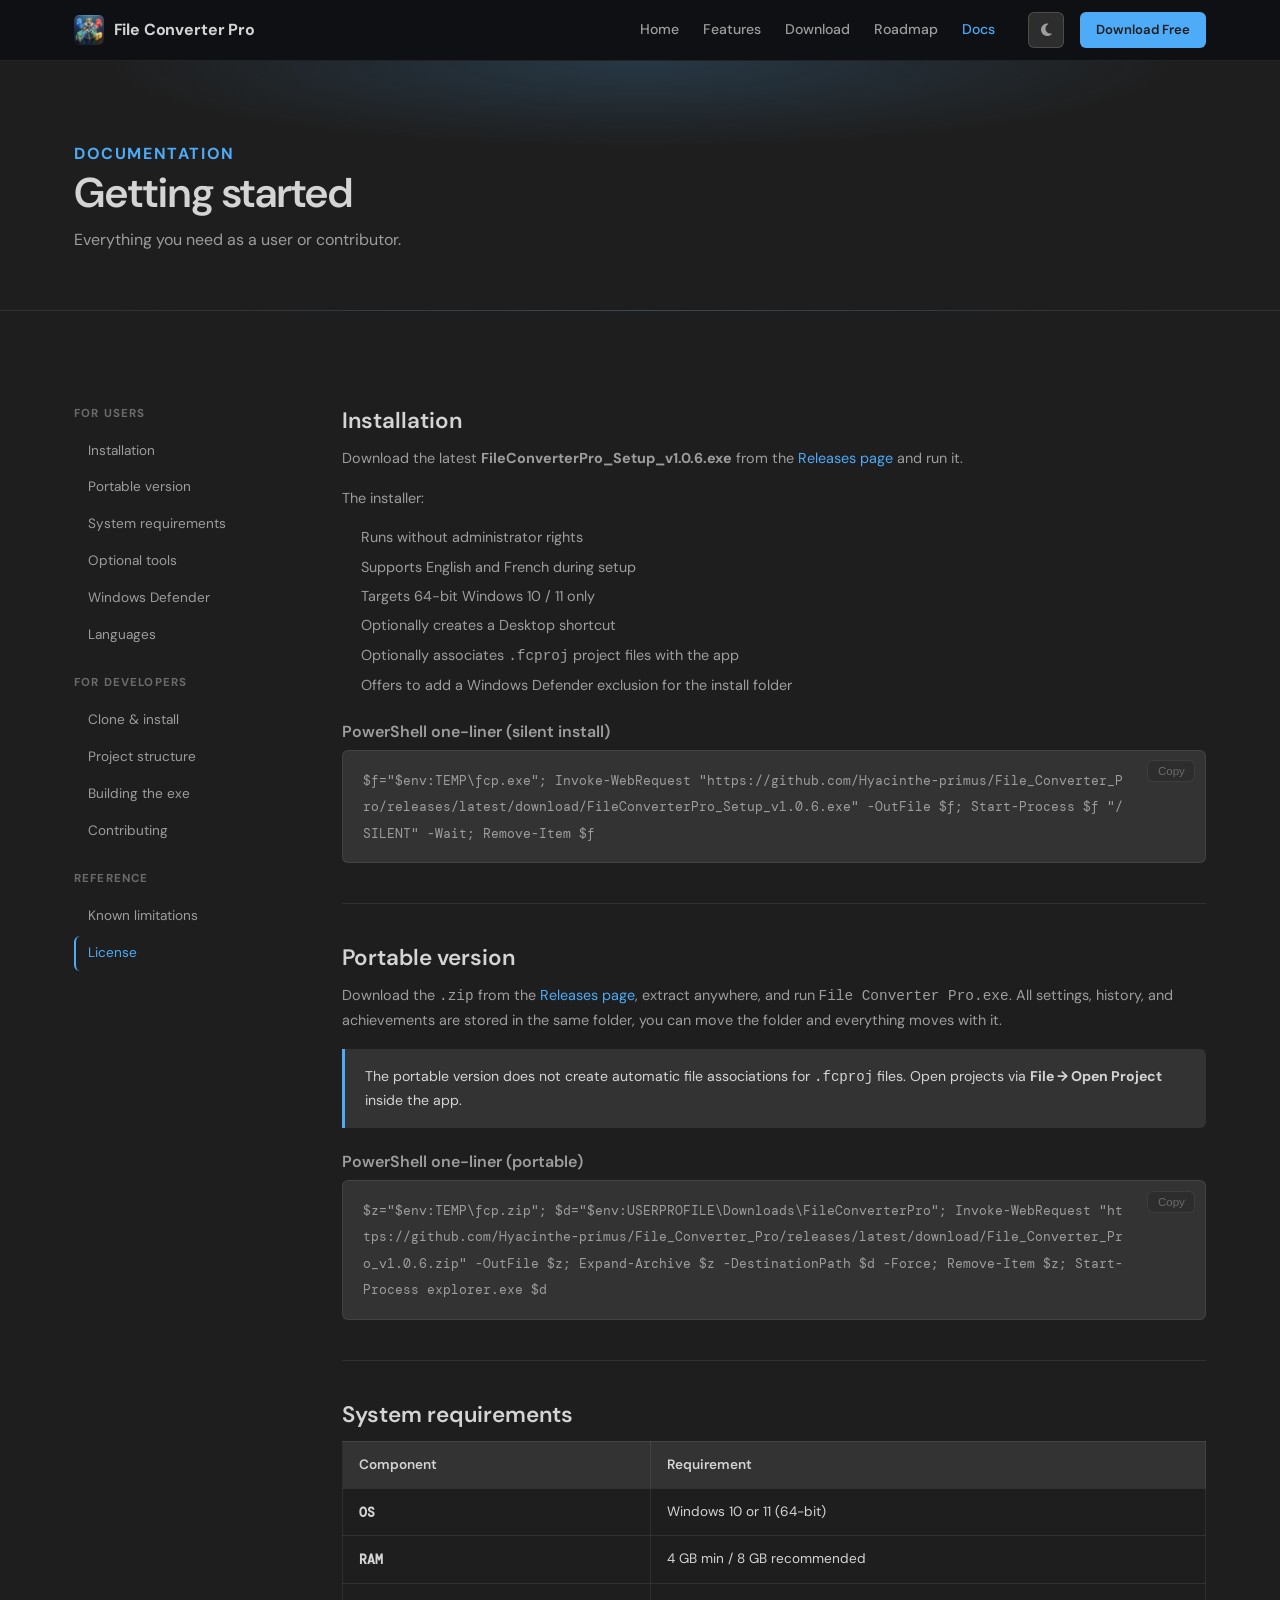
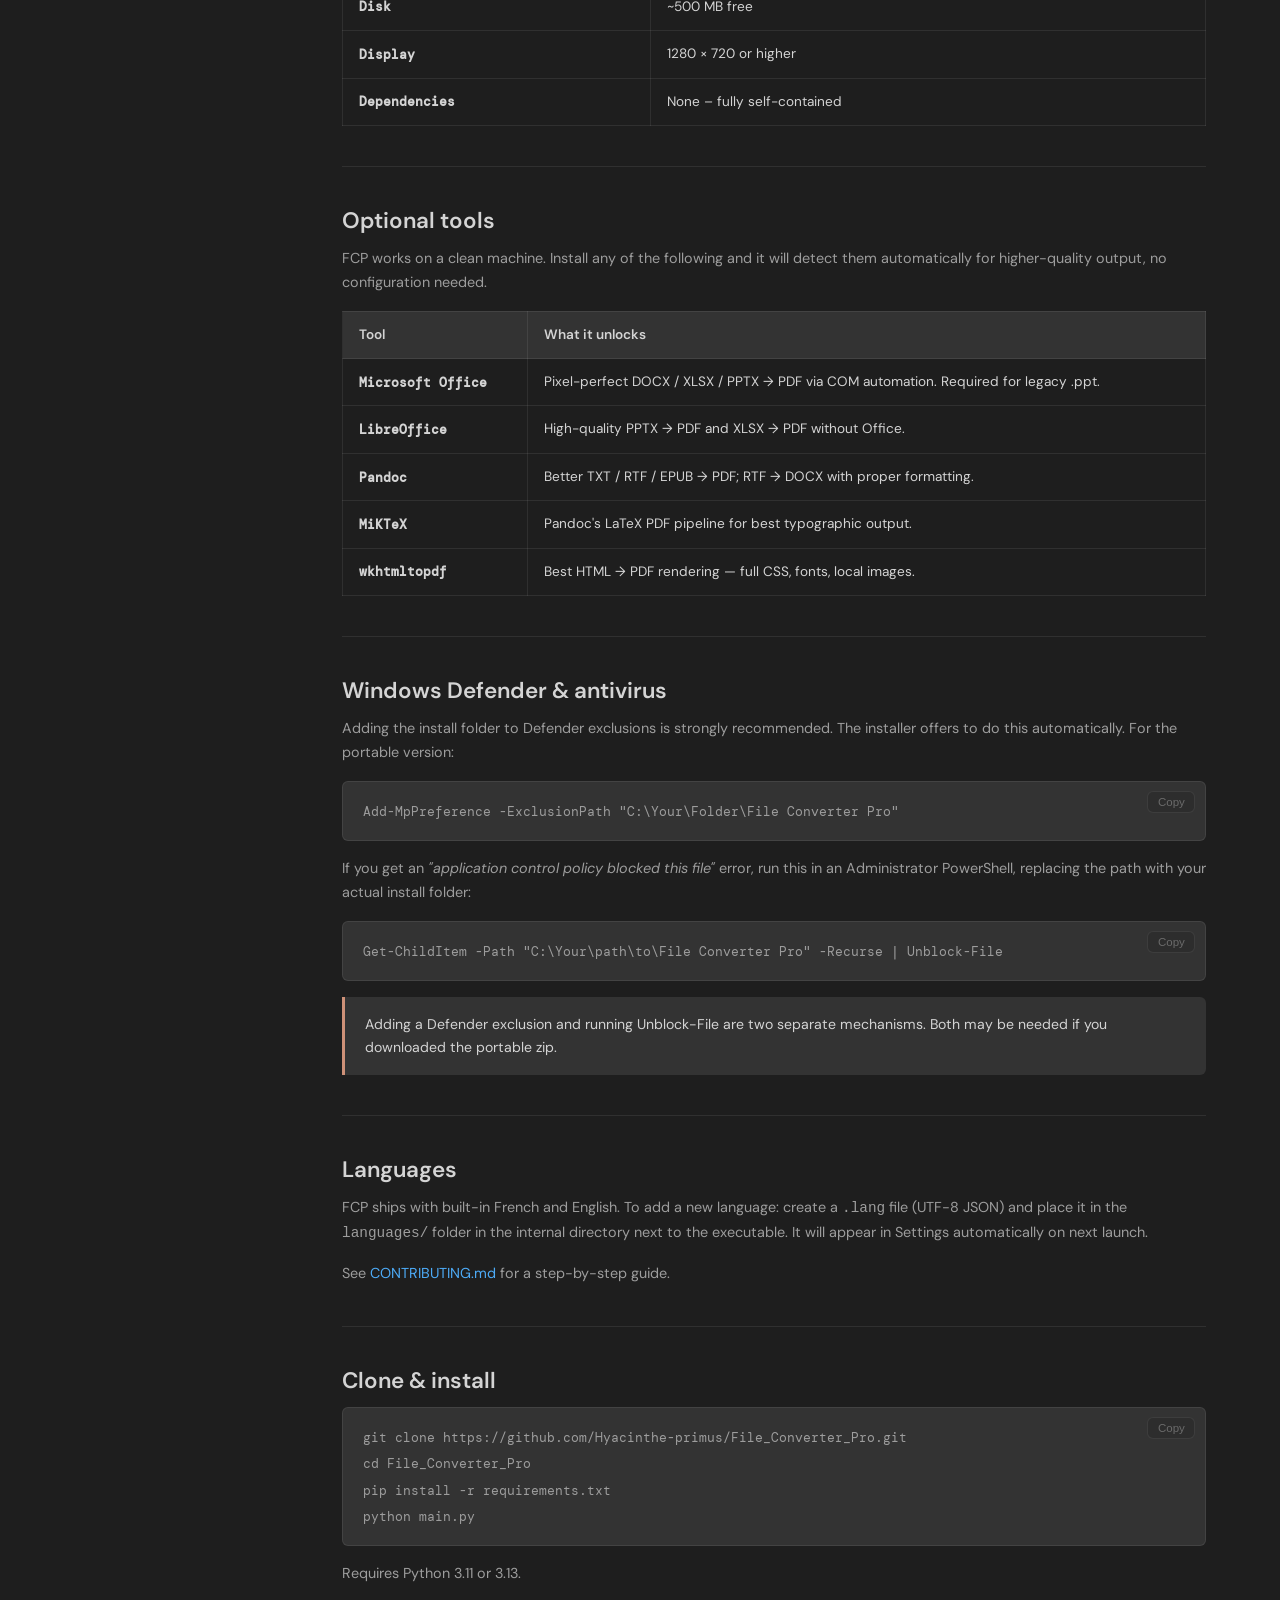
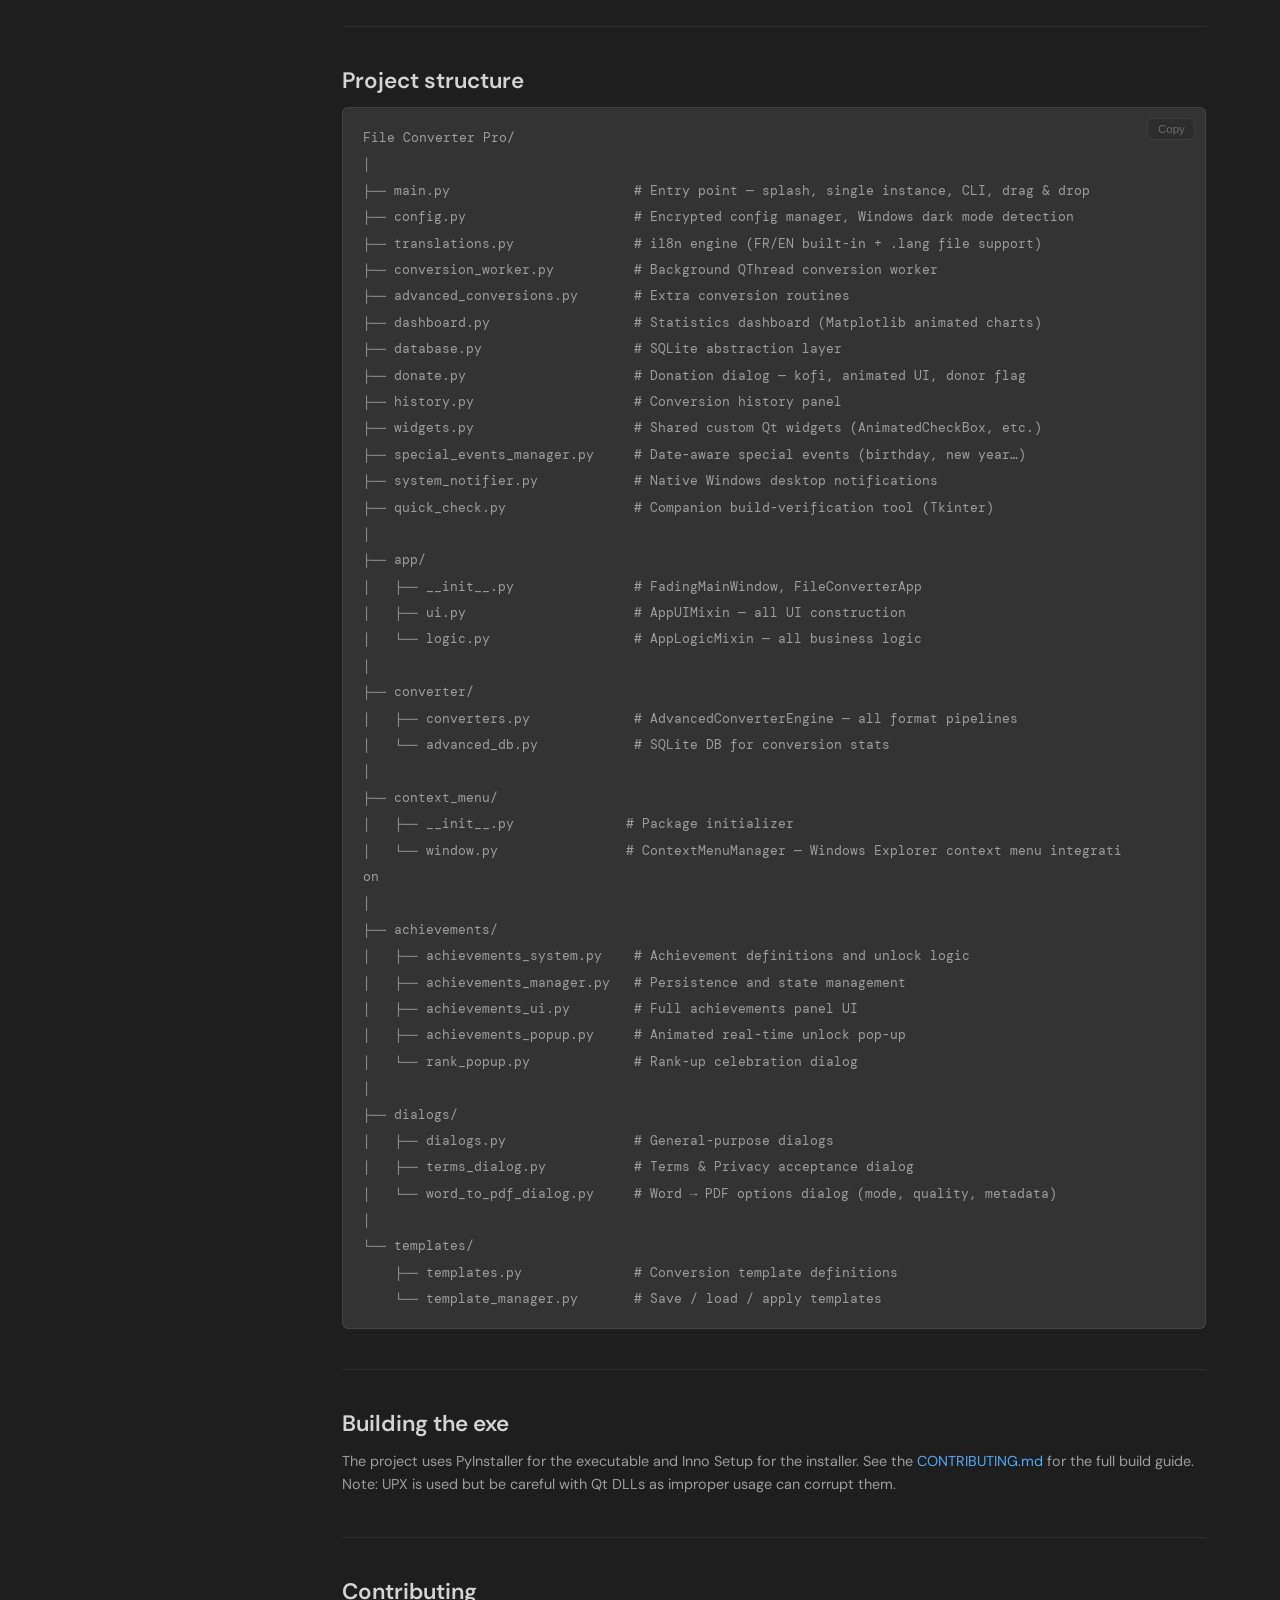
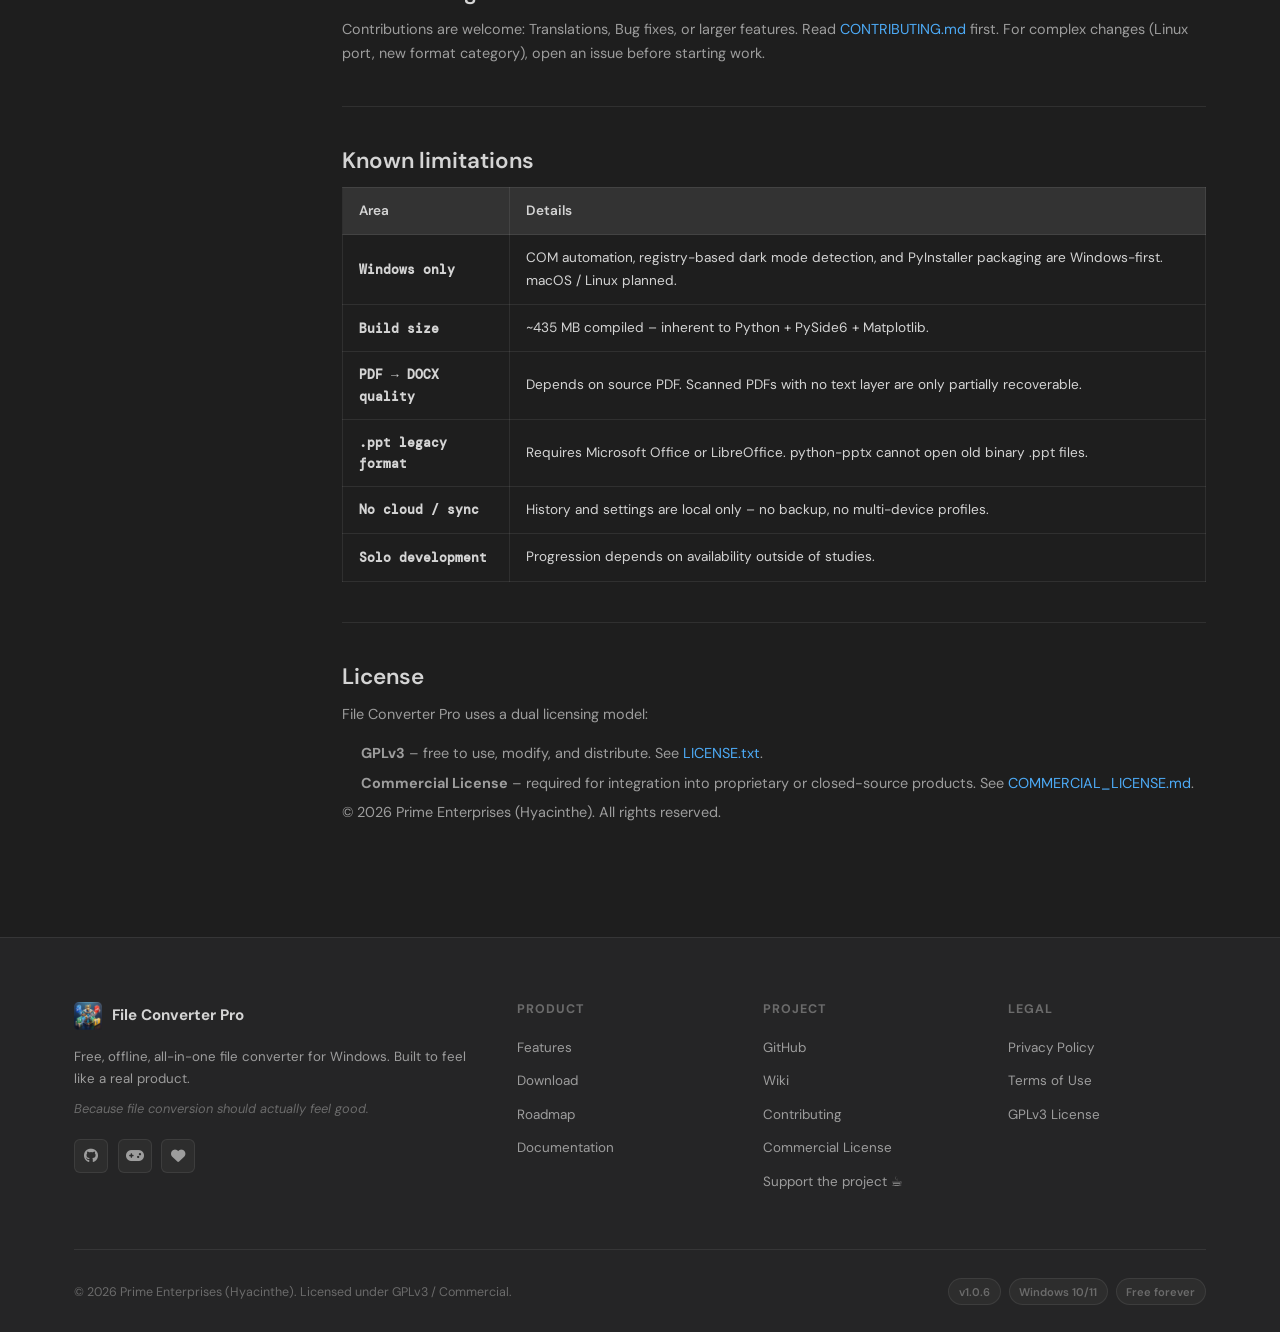
==== docs.html @ 2042a0cc "Added wiki to footer" ====
<!DOCTYPE html>
<html lang="en" data-theme="dark">
<head>
  <meta charset="UTF-8">
  <meta name="viewport" content="width=device-width, initial-scale=1.0">
  <title>Documentation - File Converter Pro</title>
  <meta name="description" content="Setup guide, supported formats, optional tools, troubleshooting and contributing guide for File Converter Pro.">
  <link rel="icon" href="images/favicon.ico" type="image/x-icon">
  <link rel="stylesheet" href="https://cdnjs.cloudflare.com/ajax/libs/font-awesome/6.4.0/css/all.min.css">
  <link href="https://fonts.googleapis.com/css2?family=DM+Sans:ital,opsz,wght@0,9..40,300;0,9..40,400;0,9..40,500;0,9..40,600;0,9..40,700;1,9..40,400&family=DM+Mono:wght@400;500&display=swap" rel="stylesheet">
  <link rel="stylesheet" href="css/style.css">
  <script>(function(){const t=localStorage.getItem('fcp-theme')||'dark';document.documentElement.setAttribute('data-theme',t);})();</script>
</head>
<body>
  <a href="#main-content" class="skip-link">Skip to main content</a>

  <header class="header" id="site-header">
    <div class="container">
      <div class="header-content">
        <div class="logo">
          <a href="index.html">
            <img src="images/logo.png" alt="File Converter Pro" class="logo-img">
            <span class="logo-text">File Converter Pro</span>
          </a>
        </div>
        <button class="mobile-menu-toggle" aria-label="Toggle navigation" id="mobile-toggle">
          <span class="bar"></span><span class="bar"></span><span class="bar"></span>
        </button>
        <nav class="main-nav" id="main-nav">
          <ul class="nav-list">
            <li class="nav-item"><a href="index.html" class="nav-link">Home</a></li>
            <li class="nav-item"><a href="features.html" class="nav-link">Features</a></li>
            <li class="nav-item"><a href="download.html" class="nav-link">Download</a></li>
            <li class="nav-item"><a href="roadmap.html" class="nav-link">Roadmap</a></li>
            <li class="nav-item active"><a href="docs.html" class="nav-link">Docs</a></li>
          </ul>
          <div class="header-right">
            <button class="theme-toggle" id="theme-toggle" aria-label="Toggle dark/light mode">
              <i class="fas fa-moon icon-moon"></i>
              <i class="fas fa-sun icon-sun"></i>
            </button>
            <a href="download.html" class="btn btn-primary btn-sm nav-cta">Download Free</a>
          </div>
        </nav>
      </div>
    </div>
  </header>

  <main id="main-content">

    <section class="page-hero">
      <div class="container">
        <p class="section-label">Documentation</p>
        <h1>Getting started</h1>
        <p>Everything you need as a user or contributor.</p>
      </div>
    </section>

    <section class="section">
      <div class="container">
        <div class="docs-layout">

          <aside class="docs-sidebar">
            <nav class="docs-nav">
              <h4>For Users</h4>
              <ul>
                <li><a href="#install">Installation</a></li>
                <li><a href="#portable">Portable version</a></li>
                <li><a href="#requirements">System requirements</a></li>
                <li><a href="#optional-tools">Optional tools</a></li>
                <li><a href="#defender">Windows Defender</a></li>
                <li><a href="#i18n">Languages</a></li>
              </ul>
              <h4 style="margin-top:1.5rem">For Developers</h4>
              <ul>
                <li><a href="#clone">Clone &amp; install</a></li>
                <li><a href="#structure">Project structure</a></li>
                <li><a href="#build">Building the exe</a></li>
                <li><a href="#contributing">Contributing</a></li>
              </ul>
              <h4 style="margin-top:1.5rem">Reference</h4>
              <ul>
                <li><a href="#known-limits">Known limitations</a></li>
                <li><a href="#license">License</a></li>
              </ul>
            </nav>
          </aside>

          <div class="docs-content">

            <h2 id="install">Installation</h2>
            <p>Download the latest <strong>FileConverterPro_Setup_v<span data-fcp="version">1.0.6</span>.exe</strong> from the <a href="https://github.com/Hyacinthe-primus/File_Converter_Pro/releases" target="_blank" rel="noopener">Releases page</a> and run it.</p>
            <p>The installer:</p>
            <ul>
              <li>Runs without administrator rights</li>
              <li>Supports English and French during setup</li>
              <li>Targets 64-bit Windows 10 / 11 only</li>
              <li>Optionally creates a Desktop shortcut</li>
              <li>Optionally associates <code>.fcproj</code> project files with the app</li>
              <li>Offers to add a Windows Defender exclusion for the install folder</li>
            </ul>

            <h3>PowerShell one-liner (silent install)</h3>
            <div class="code-block">
              <code data-fcp-installer-cmd>$f="$env:TEMP\fcp.exe"; Invoke-WebRequest "https://github.com/Hyacinthe-primus/File_Converter_Pro/releases/latest/download/FileConverterPro_Setup_v1.0.6.exe" -OutFile $f; Start-Process $f "/SILENT" -Wait; Remove-Item $f</code>
              <button class="copy-btn">Copy</button>
            </div>

            <h2 id="portable">Portable version</h2>
            <p>Download the <code>.zip</code> from the <a href="https://github.com/Hyacinthe-primus/File_Converter_Pro/releases" target="_blank" rel="noopener">Releases page</a>, extract anywhere, and run <code>File Converter Pro.exe</code>. All settings, history, and achievements are stored in the same folder, you can move the folder and everything moves with it.</p>
            <div class="alert">The portable version does not create automatic file associations for <code>.fcproj</code> files. Open projects via <strong>File → Open Project</strong> inside the app.</div>

            <h3>PowerShell one-liner (portable)</h3>
            <div class="code-block">
              <code data-fcp-portable-cmd>$z="$env:TEMP\fcp.zip"; $d="$env:USERPROFILE\Downloads\FileConverterPro"; Invoke-WebRequest "https://github.com/Hyacinthe-primus/File_Converter_Pro/releases/latest/download/File_Converter_Pro_v1.0.6.zip" -OutFile $z; Expand-Archive $z -DestinationPath $d -Force; Remove-Item $z; Start-Process explorer.exe $d</code>
              <button class="copy-btn">Copy</button>
            </div>

            <h2 id="requirements">System requirements</h2>
            <table class="req-table">
              <thead><tr><th>Component</th><th>Requirement</th></tr></thead>
              <tbody>
                <tr><td>OS</td><td>Windows 10 or 11 (64-bit)</td></tr>
                <tr><td>RAM</td><td>4 GB min / 8 GB recommended</td></tr>
                <tr><td>Disk</td><td>~500 MB free</td></tr>
                <tr><td>Display</td><td>1280 × 720 or higher</td></tr>
                <tr><td>Dependencies</td><td>None – fully self-contained</td></tr>
              </tbody>
            </table>

            <h2 id="optional-tools">Optional tools</h2>
            <p>FCP works on a clean machine. Install any of the following and it will detect them automatically for higher-quality output, no configuration needed.</p>
            <table class="req-table">
              <thead><tr><th>Tool</th><th>What it unlocks</th></tr></thead>
              <tbody>
                <tr><td>Microsoft Office</td><td>Pixel-perfect DOCX / XLSX / PPTX → PDF via COM automation. Required for legacy .ppt.</td></tr>
                <tr><td>LibreOffice</td><td>High-quality PPTX → PDF and XLSX → PDF without Office.</td></tr>
                <tr><td>Pandoc</td><td>Better TXT / RTF / EPUB → PDF; RTF → DOCX with proper formatting.</td></tr>
                <tr><td>MiKTeX</td><td>Pandoc's LaTeX PDF pipeline for best typographic output.</td></tr>
                <tr><td>wkhtmltopdf</td><td>Best HTML → PDF rendering — full CSS, fonts, local images.</td></tr>
              </tbody>
            </table>

            <h2 id="defender">Windows Defender &amp; antivirus</h2>
            <p>Adding the install folder to Defender exclusions is strongly recommended. The installer offers to do this automatically. For the portable version:</p>
            <div class="code-block">
              <code>Add-MpPreference -ExclusionPath "C:\Your\Folder\File Converter Pro"</code>
              <button class="copy-btn">Copy</button>
            </div>
            <p>If you get an <em>"application control policy blocked this file"</em> error, run this in an Administrator PowerShell, replacing the path with your actual install folder:</p>
            <div class="code-block">
              <code>Get-ChildItem -Path "C:\Your\path\to\File Converter Pro" -Recurse | Unblock-File</code>
              <button class="copy-btn">Copy</button>
            </div>
            <div class="alert warn">Adding a Defender exclusion and running Unblock-File are two separate mechanisms. Both may be needed if you downloaded the portable zip.</div>

            <h2 id="i18n">Languages</h2>
            <p>FCP ships with built-in French and English. To add a new language: create a <code>.lang</code> file (UTF-8 JSON) and place it in the <code>languages/</code> folder in the internal directory next to the executable. It will appear in Settings automatically on next launch.</p>
            <p>See <a href="https://github.com/Hyacinthe-primus/File_Converter_Pro/blob/main/CONTRIBUTING.md" target="_blank" rel="noopener">CONTRIBUTING.md</a> for a step-by-step guide.</p>

            <h2 id="clone">Clone &amp; install</h2>
            <div class="code-block">
              <code>git clone https://github.com/Hyacinthe-primus/File_Converter_Pro.git
cd File_Converter_Pro
pip install -r requirements.txt
python main.py</code>
              <button class="copy-btn">Copy</button>
            </div>
            <p>Requires Python 3.11 or 3.13.</p>

            <h2 id="structure">Project structure</h2>
            <div class="code-block">
              <code>File Converter Pro/
│
├── main.py                       # Entry point — splash, single instance, CLI, drag &amp; drop
├── config.py                     # Encrypted config manager, Windows dark mode detection
├── translations.py               # i18n engine (FR/EN built-in + .lang file support)
├── conversion_worker.py          # Background QThread conversion worker
├── advanced_conversions.py       # Extra conversion routines
├── dashboard.py                  # Statistics dashboard (Matplotlib animated charts)
├── database.py                   # SQLite abstraction layer
├── donate.py                     # Donation dialog — kofi, animated UI, donor flag
├── history.py                    # Conversion history panel
├── widgets.py                    # Shared custom Qt widgets (AnimatedCheckBox, etc.)
├── special_events_manager.py     # Date-aware special events (birthday, new year…)
├── system_notifier.py            # Native Windows desktop notifications
├── quick_check.py                # Companion build-verification tool (Tkinter)
│
├── app/
│   ├── __init__.py               # FadingMainWindow, FileConverterApp
│   ├── ui.py                     # AppUIMixin — all UI construction
│   └── logic.py                  # AppLogicMixin — all business logic
│
├── converter/
│   ├── converters.py             # AdvancedConverterEngine — all format pipelines
│   └── advanced_db.py            # SQLite DB for conversion stats
│
├── context_menu/
│   ├── __init__.py              # Package initializer
│   └── window.py                # ContextMenuManager — Windows Explorer context menu integration
│
├── achievements/
│   ├── achievements_system.py    # Achievement definitions and unlock logic
│   ├── achievements_manager.py   # Persistence and state management
│   ├── achievements_ui.py        # Full achievements panel UI
│   ├── achievements_popup.py     # Animated real-time unlock pop-up
│   └── rank_popup.py             # Rank-up celebration dialog
│
├── dialogs/
│   ├── dialogs.py                # General-purpose dialogs
│   ├── terms_dialog.py           # Terms &amp; Privacy acceptance dialog
│   └── word_to_pdf_dialog.py     # Word → PDF options dialog (mode, quality, metadata)
│
└── templates/
    ├── templates.py              # Conversion template definitions
    └── template_manager.py       # Save / load / apply templates</code>
              <button class="copy-btn">Copy</button>
            </div>

            <h2 id="build">Building the exe</h2>
            <p>The project uses PyInstaller for the executable and Inno Setup for the installer. See the <a href="https://github.com/Hyacinthe-primus/File_Converter_Pro/blob/main/CONTRIBUTING.md" target="_blank" rel="noopener">CONTRIBUTING.md</a> for the full build guide. Note: UPX is used but be careful with Qt DLLs as improper usage can corrupt them.</p>

            <h2 id="contributing">Contributing</h2>
            <p>Contributions are welcome: Translations, Bug fixes, or larger features. Read <a href="https://github.com/Hyacinthe-primus/File_Converter_Pro/blob/main/CONTRIBUTING.md" target="_blank" rel="noopener">CONTRIBUTING.md</a> first. For complex changes (Linux port, new format category), open an issue before starting work.</p>

            <h2 id="known-limits">Known limitations</h2>
            <table class="req-table">
              <thead><tr><th>Area</th><th>Details</th></tr></thead>
              <tbody>
                <tr><td>Windows only</td><td>COM automation, registry-based dark mode detection, and PyInstaller packaging are Windows-first. macOS / Linux planned.</td></tr>
                <tr><td>Build size</td><td>~435 MB compiled – inherent to Python + PySide6 + Matplotlib.</td></tr>
                <tr><td>PDF → DOCX quality</td><td>Depends on source PDF. Scanned PDFs with no text layer are only partially recoverable.</td></tr>
                <tr><td>.ppt legacy format</td><td>Requires Microsoft Office or LibreOffice. python-pptx cannot open old binary .ppt files.</td></tr>
                <tr><td>No cloud / sync</td><td>History and settings are local only – no backup, no multi-device profiles.</td></tr>
                <tr><td>Solo development</td><td>Progression depends on availability outside of studies.</td></tr>
              </tbody>
            </table>

            <h2 id="license">License</h2>
            <p>File Converter Pro uses a dual licensing model:</p>
            <ul>
              <li><strong>GPLv3</strong> – free to use, modify, and distribute. See <a href="https://www.gnu.org/licenses/gpl-3.0.fr.html#license-text" target="_blank" rel="noopener">LICENSE.txt</a>.</li>
              <li><strong>Commercial License</strong> – required for integration into proprietary or closed-source products. See <a href="https://github.com/Hyacinthe-primus/File_Converter_Pro/blob/main/COMMERCIAL_LICENSE.md" target="_blank" rel="noopener">COMMERCIAL_LICENSE.md</a>.</li>
            </ul>
            <p>&copy; <span data-fcp-year></span> Prime Enterprises (Hyacinthe). All rights reserved.</p>

          </div>
        </div>
      </div>
    </section>

  </main>

  <footer class="footer">
    <div class="container">
      <div class="footer-grid">
        <div class="footer-col footer-brand">
          <div class="footer-logo">
            <img src="images/logo.png" alt="File Converter Pro" class="footer-logo-img">
            <span>File Converter Pro</span>
          </div>
          <p>Free, offline, all-in-one file converter for Windows. Built to feel like a real product.</p>
          <p class="footer-tagline"><em>Because file conversion should actually feel good.</em></p>
          <div class="footer-social">
            <a href="https://github.com/Hyacinthe-primus/File_Converter_Pro" aria-label="GitHub" target="_blank" rel="noopener" data-fcp-href="githubUrl"><i class="fab fa-github"></i></a>
            <a href="https://hyacinthe-primus.itch.io/file-converter-pro" aria-label="itch.io" target="_blank" rel="noopener" data-fcp-href="itchioUrl"><i class="fas fa-gamepad"></i></a>
            <a href="https://ko-fi.com/hyacinthe_primus/goal?g=0" aria-label="Ko-fi" target="_blank" rel="noopener" data-fcp-href="kofiUrl"><i class="fas fa-heart"></i></a>
          </div>
        </div>
        <div class="footer-col">
          <h4>Product</h4>
          <ul>
            <li><a href="features.html">Features</a></li>
            <li><a href="download.html">Download</a></li>
            <li><a href="roadmap.html">Roadmap</a></li>
            <li><a href="docs.html">Documentation</a></li>
          </ul>
        </div>
        <div class="footer-col">
          <h4>Project</h4>
          <ul>
            <li><a href="https://github.com/Hyacinthe-primus/File_Converter_Pro" target="_blank" rel="noopener" data-fcp-href="githubUrl">GitHub</a></li>
            <li><a href="https://github.com/Hyacinthe-primus/File_Converter_Pro/wiki" target="_blank" rel="noopener">Wiki</a></li>
            <li><a href="https://github.com/Hyacinthe-primus/File_Converter_Pro/blob/main/CONTRIBUTING.md" target="_blank" rel="noopener">Contributing</a></li>
            <li><a href="https://github.com/Hyacinthe-primus/File_Converter_Pro/blob/main/COMMERCIAL_LICENSE.md" target="_blank" rel="noopener">Commercial License</a></li>
            <li><a href="https://ko-fi.com/hyacinthe_primus/goal?g=0" target="_blank" rel="noopener" data-fcp-href="kofiUrl">Support the project ☕</a></li>
          </ul>
        </div>
        <div class="footer-col">
          <h4>Legal</h4>
          <ul>
            <li><a href="legal/privacy_policy_en.html">Privacy Policy</a></li>
            <li><a href="legal/terms_conditions_en.html">Terms of Use</a></li>
            <li><a href="https://www.gnu.org/licenses/gpl-3.0.fr.html#license-text" target="_blank" rel="noopener">GPLv3 License</a></li>
          </ul>
        </div>
      </div>
      <div class="footer-bottom">
        <p>&copy; <span data-fcp-year></span> Prime Enterprises (Hyacinthe). Licensed under GPLv3 / Commercial.</p>
        <div class="footer-badges">
          <span class="badge-pill">v<span data-fcp="version">1.0.6</span></span>
          <span class="badge-pill">Windows 10/11</span>
          <span class="badge-pill">Free forever</span>
        </div>
      </div>
    </div>
  </footer>

  <button id="back-to-top" aria-label="Back to top"><i class="fas fa-arrow-up"></i></button>
  <script src="js/config.js"></script>
  <script src="js/script.js"></script>
</body>
</html>
---- css/style.css ----
/* Dark theme (default) */
:root,
[data-theme="dark"] {
    --bg:          #1e1e1e;
    --bg-2:        #252526;
    --bg-card:     #2d2d2d;
    --bg-card-2:   #333333;
    --border:      rgba(255,255,255,0.08);
    --border-2:    rgba(255,255,255,0.15);
    --text:        #d4d4d4;
    --text-muted:  #9d9d9d;
    --text-dim:    #6b6b6b;
    --accent:      #4dabf7;
    --accent-2:    #74c0fc;
    --accent-glow: rgba(77,171,247,0.18);
    --green:       #4ec994;
    --orange:      #ce9178;
    --red:         #f47067;
    --shadow-card: 0 4px 24px rgba(0,0,0,0.4);
    --shadow-hero: 0 32px 80px rgba(0,0,0,0.7), 0 0 0 1px var(--border);
    --radius:      6px;
    --radius-lg:   12px;
    --transition:  0.22s ease;
    --font-body:   'DM Sans', system-ui, sans-serif;
    --font-mono:   'DM Mono', 'Fira Code', monospace;
}

/* Light theme */
[data-theme="light"] {
    --bg:          #ffffff;
    --bg-2:        #f3f6fb;
    --bg-card:     #ffffff;
    --bg-card-2:   #e8f0fb;
    --border:      rgba(26,127,212,0.12);
    --border-2:    rgba(26,127,212,0.22);
    --text:        #0f1117;
    --text-muted:  #3b4a63;
    --text-dim:    #8494ae;
    --accent:      #1a7fd4;
    --accent-2:    #3a9ff5;
    --accent-glow: rgba(26,127,212,0.16);
    --green:       #1a7a3c;
    --orange:      #a85c00;
    --red:         #b83232;
    --shadow-card: 0 1px 3px rgba(26,127,212,0.07), 0 4px 16px rgba(26,127,212,0.06);
    --shadow-hero: 0 32px 80px rgba(26,127,212,0.10), 0 0 0 1px var(--border);
    --radius:      6px;
    --radius-lg:   12px;
    --transition:  0.22s ease;
    --font-body:   'DM Sans', system-ui, sans-serif;
    --font-mono:   'DM Mono', 'Fira Code', monospace;
}

*, *::before, *::after { box-sizing: border-box; margin: 0; padding: 0; }
html { scroll-behavior: smooth; font-size: 16px; }
body {
    font-family: var(--font-body);
    background: var(--bg);
    color: var(--text);
    line-height: 1.65;
    -webkit-font-smoothing: antialiased;
    transition: background 0.3s ease, color 0.3s ease;
}
a { color: var(--accent); text-decoration: none; transition: color var(--transition); }
a:hover { color: var(--accent-2); }
img { max-width: 100%; height: auto; display: block; }
ul { list-style: none; }
p { margin-bottom: 1rem; color: var(--text-muted); }
h1,h2,h3,h4,h5,h6 { color: var(--text); font-weight: 600; line-height: 1.25; }

.container { width: 100%; max-width: 1180px; margin: 0 auto; padding: 0 1.5rem; }
.text-center { text-align: center; }
.text-accent { color: var(--accent); }

.skip-link {
    position: absolute; top: -60px; left: 0;
    background: var(--accent); color: #000; padding: .5rem 1rem;
    z-index: 9999; border-radius: 0 0 var(--radius) 0;
    transition: top var(--transition);
}
.skip-link:focus { top: 0; }

.btn {
    display: inline-flex; align-items: center; gap: .45rem;
    padding: .7rem 1.4rem; border-radius: var(--radius);
    font-family: var(--font-body); font-size: .9rem; font-weight: 600;
    cursor: pointer; border: none; transition: all var(--transition);
    white-space: nowrap; text-decoration: none;
}
.btn-primary { background: var(--accent); color: #fff; }
[data-theme="dark"] .btn-primary { color: #1e1e1e; }
[data-theme="light"] .btn-primary { color: #fff; }
.btn-primary:hover { background: var(--accent-2); transform: translateY(-1px); box-shadow: 0 6px 24px var(--accent-glow); color: #fff; }
[data-theme="dark"] .btn-primary:hover { color: #1e1e1e; }
.btn-outline { background: transparent; border: 1.5px solid var(--border-2); color: var(--text); }
.btn-outline:hover { border-color: var(--accent); color: var(--accent); }
.btn-ghost { background: var(--bg-card); color: var(--text); border: 1px solid var(--border); }
.btn-ghost:hover { background: var(--bg-card-2); color: var(--accent); }
.btn-lg { padding: .9rem 2rem; font-size: 1rem; }
.btn-sm { padding: .45rem 1rem; font-size: .82rem; }

.theme-toggle {
    width: 36px; height: 36px; border-radius: var(--radius);
    background: var(--bg-card); border: 1px solid var(--border-2);
    color: var(--text-muted); cursor: pointer;
    display: flex; align-items: center; justify-content: center;
    font-size: .9rem; transition: all var(--transition); flex-shrink: 0;
}
.theme-toggle:hover { border-color: var(--accent); color: var(--accent); }
.theme-toggle .icon-sun { display: none; }
.theme-toggle .icon-moon { display: block; }
[data-theme="light"] .theme-toggle .icon-sun { display: block; }
[data-theme="light"] .theme-toggle .icon-moon { display: none; }

.header {
    position: sticky; top: 0; z-index: 900;
    background: rgba(13,15,20,0.88);
    backdrop-filter: blur(16px) saturate(1.4);
    border-bottom: 1px solid var(--border);
    transition: box-shadow var(--transition), background 0.3s ease;
}
[data-theme="light"] .header { background: rgba(245,246,248,0.92); }
.header.scrolled { box-shadow: 0 4px 32px rgba(0,0,0,.15); }
[data-theme="dark"] .header.scrolled { box-shadow: 0 4px 32px rgba(0,0,0,.45); }
.header-content {
    display: flex; align-items: center; justify-content: space-between;
    height: 60px; gap: 1.5rem; position: relative;
}
.logo a { display: flex; align-items: center; gap: .6rem; text-decoration: none; }
.logo-img { width: 30px; height: 30px; object-fit: contain; }
.logo-text { font-weight: 700; font-size: 1rem; color: var(--text); letter-spacing: -.01em; }
.header-right { display: flex; align-items: center; gap: .75rem; }
.main-nav { display: flex; align-items: center; gap: 1.4rem; }
.nav-list { display: flex; align-items: center; gap: .2rem; }
.nav-link {
    padding: .4rem .65rem; border-radius: var(--radius);
    color: var(--text-muted); font-size: .88rem; font-weight: 500;
    transition: color var(--transition), background var(--transition);
}
.nav-link:hover { color: var(--text); background: var(--bg-card); }
.nav-item.active .nav-link { color: var(--accent); }
.nav-cta { margin-left: .25rem; }
.mobile-menu-toggle { display: none; flex-direction: column; gap: 5px; background: none; border: none; cursor: pointer; padding: .3rem; }
.bar { width: 22px; height: 2px; background: var(--text); border-radius: 2px; transition: all var(--transition); }

@keyframes fadeUp {
    from { opacity: 0; transform: translateY(18px); }
    to   { opacity: 1; transform: translateY(0); }
}
.fade-up { opacity: 0; animation: fadeUp 0.55s ease forwards; }
.fade-up-1 { animation-delay: 0.05s; }
.fade-up-2 { animation-delay: 0.15s; }
.fade-up-3 { animation-delay: 0.25s; }
.fade-up-4 { animation-delay: 0.35s; }
.fade-up-5 { animation-delay: 0.45s; }

.hero {
    position: relative; overflow: hidden;
    padding: 7rem 0 5rem;
    background: radial-gradient(ellipse 80% 60% at 50% -10%, var(--accent-glow) 0%, transparent 65%);
}
.hero::before {
    content: ''; position: absolute; inset: 0;
    background-image: linear-gradient(var(--border) 1px, transparent 1px), linear-gradient(90deg, var(--border) 1px, transparent 1px);
    background-size: 48px 48px;
    mask-image: radial-gradient(ellipse 70% 60% at 50% 0%, black 30%, transparent 80%);
    pointer-events: none;
}
.hero-content { display: grid; grid-template-columns: 1fr 1fr; gap: 4rem; align-items: center; position: relative; }
.hero-label {
    display: inline-flex; align-items: center; gap: .45rem;
    background: var(--bg-card); border: 1px solid var(--border-2);
    color: var(--accent); font-size: .78rem; font-weight: 600; letter-spacing: .06em; text-transform: uppercase;
    padding: .3rem .8rem; border-radius: 99px; margin-bottom: 1.5rem;
}
.hero-title { font-size: clamp(2rem, 4.5vw, 3.2rem); font-weight: 700; letter-spacing: -.03em; line-height: 1.13; margin-bottom: 1.2rem; }
.hero-title .line-accent { color: var(--accent); display: block; }
.hero-subtitle { font-size: 1.05rem; color: var(--text-muted); margin-bottom: 2rem; max-width: 480px; }
.hero-actions { display: flex; flex-wrap: wrap; gap: .8rem; margin-bottom: 2.5rem; }
.hero-stats { display: flex; gap: 2rem; }
.stat-value { font-size: 1.5rem; font-weight: 700; color: var(--text); line-height: 1; }
.stat-label { font-size: .75rem; color: var(--text-dim); margin-top: .25rem; text-transform: uppercase; letter-spacing: .05em; }
.hero-visual { position: relative; }
.hero-screen { background: var(--bg-card); border: 1px solid var(--border-2); border-radius: var(--radius-lg); overflow: hidden; box-shadow: var(--shadow-hero); }
.screen-bar { background: var(--bg-card-2); border-bottom: 1px solid var(--border); padding: .6rem 1rem; display: flex; align-items: center; gap: .5rem; }
.screen-dots { display: flex; gap: .35rem; }
.dot { width: 10px; height: 10px; border-radius: 50%; }
.dot-red { background: #ff5f57; } .dot-yellow { background: #ffbd2e; } .dot-green { background: #28c840; }
.screen-title { font-size: .78rem; color: var(--text-dim); margin-left: .5rem; font-family: var(--font-mono); }
.hero-img { width: 100%; }

.trust-bar { padding: 1.5rem 0; border-top: 1px solid var(--border); border-bottom: 1px solid var(--border); background: var(--bg-2); }
.trust-bar-inner { display: flex; align-items: center; justify-content: center; gap: 2.5rem; flex-wrap: wrap; }
.trust-item { display: flex; align-items: center; gap: .45rem; font-size: .82rem; color: var(--text-dim); }
.trust-item i { color: var(--accent); font-size: .8rem; }
.trust-item strong { color: var(--text-muted); font-weight: 500; }

.handcrafted-bar { background: var(--bg-2); border-top: 1px solid var(--border); padding: .8rem 0; text-align: center; font-size: .82rem; color: var(--text-dim); }
.handcrafted-bar strong { color: var(--text-muted); }

.section { padding: 6rem 0; }
.section-alt { background: var(--bg-2); }
.section-label { font-size: .75rem; font-weight: 700; letter-spacing: .1em; text-transform: uppercase; color: var(--accent); margin-bottom: .75rem; }
.section-title { font-size: clamp(1.6rem, 3vw, 2.2rem); font-weight: 700; letter-spacing: -.025em; margin-bottom: .6rem; }
.section-sub { font-size: 1rem; color: var(--text-muted); max-width: 560px; }
.section-header { margin-bottom: 3.5rem; }
.section-header.center { text-align: center; }
.section-header.center .section-sub { margin: 0 auto; }

.features-grid { display: grid; grid-template-columns: repeat(3, 1fr); gap: 1.5px; background: var(--border); border: 1px solid var(--border); border-radius: var(--radius-lg); overflow: hidden; }
.feature-card { background: var(--bg-card); padding: 2rem; transition: background var(--transition); }
.feature-card:hover { background: var(--bg-card-2); }
.feature-card:hover .feature-icon { color: var(--accent); transform: scale(1.08); }
.feature-icon { font-size: 1.6rem; color: var(--accent); margin-bottom: 1rem; transition: all var(--transition); display: inline-block; }
.feature-card h3 { font-size: .98rem; margin-bottom: .45rem; }
.feature-card p { font-size: .85rem; margin: 0; }

.formats-tabs { display: flex; gap: .5rem; margin-bottom: 2rem; flex-wrap: wrap; }
.tab-btn { padding: .45rem 1rem; border-radius: var(--radius); font-size: .85rem; font-weight: 600; background: var(--bg-card); border: 1px solid var(--border-2); color: var(--text-muted); cursor: pointer; transition: all var(--transition); }
.tab-btn.active, .tab-btn:hover { background: var(--accent); color: #fff; border-color: var(--accent); }
[data-theme="dark"] .tab-btn.active, [data-theme="dark"] .tab-btn:hover { color: #0d0f14; }
.tab-content { display: none; }
.tab-content.active { display: block; }
.formats-list { display: flex; flex-wrap: wrap; gap: .5rem; }
.format-tag { font-family: var(--font-mono); font-size: .78rem; font-weight: 500; padding: .3rem .7rem; border-radius: var(--radius); background: var(--bg-card-2); border: 1px solid var(--border-2); color: var(--text-muted); }
.format-tag.arrow { color: var(--text-dim); background: none; border: none; padding: .3rem .2rem; }

.steps-grid { display: grid; grid-template-columns: repeat(4, 1fr); gap: 1.5px; background: var(--border); border: 1px solid var(--border); border-radius: var(--radius-lg); overflow: hidden; }
.step-card { background: var(--bg-card); padding: 2rem 1.75rem; position: relative; }
.step-num { font-size: 2.5rem; font-weight: 700; font-family: var(--font-mono); color: var(--bg-card-2); line-height: 1; margin-bottom: 1rem; -webkit-text-stroke: 1px var(--border-2); }
.step-card h3 { font-size: .95rem; margin-bottom: .45rem; }
.step-card p { font-size: .84rem; margin: 0; }

.compare-table-wrap { overflow-x: auto; }
.compare-table { width: 100%; border-collapse: collapse; font-size: .85rem; }
.compare-table th, .compare-table td { padding: .9rem 1rem; border: 1px solid var(--border); text-align: center; vertical-align: middle; }
.compare-table thead th { background: var(--bg-card-2); color: var(--text); font-weight: 600; }
.compare-table thead th:first-child { text-align: left; }
.compare-table tbody td:first-child { text-align: left; font-weight: 500; color: var(--text); }
.compare-table tbody tr:hover td { background: rgba(127,127,127,.04); }
.compare-table .fcp-col { background: rgba(77,171,247,.06); }
[data-theme="light"] .compare-table .fcp-col { background: rgba(26,127,212,.05); }
.check { color: var(--green); } .cross { color: var(--red); } .partial { color: var(--orange); }

.cta-band { background: linear-gradient(135deg, var(--bg-card-2) 0%, var(--accent-glow) 100%); border-top: 1px solid var(--border); border-bottom: 1px solid var(--border); padding: 5rem 0; text-align: center; }
.cta-band h2 { font-size: clamp(1.6rem, 3vw, 2.3rem); margin-bottom: .75rem; }
.cta-band p { max-width: 480px; margin: 0 auto 2rem; }
.cta-actions { display: flex; justify-content: center; gap: .8rem; flex-wrap: wrap; }

.page-hero { padding: 5rem 0 3.5rem; background: radial-gradient(ellipse 60% 50% at 50% 0%, var(--accent-glow) 0%, transparent 70%); border-bottom: 1px solid var(--border); }
.page-hero h1 { font-size: clamp(1.8rem, 3.5vw, 2.6rem); margin-bottom: .5rem; }
.page-hero p { font-size: 1rem; margin: 0; }
.download-count { display: inline-flex; align-items: center; gap: .35rem; background: rgba(105,219,124,.12); border: 1px solid rgba(105,219,124,.25); color: var(--green); font-size: .78rem; font-weight: 600; padding: .25rem .7rem; border-radius: 99px; margin-top: .75rem; }
[data-theme="light"] .download-count { background: rgba(26,143,58,.08); border-color: rgba(26,143,58,.2); }
.download-cards { display: grid; grid-template-columns: repeat(auto-fit, minmax(280px, 1fr)); gap: 1.5rem; margin-bottom: 3.5rem; }
.download-card { background: var(--bg-card); border: 1px solid var(--border-2); border-radius: var(--radius-lg); padding: 2rem; position: relative; transition: border-color var(--transition), transform var(--transition), box-shadow var(--transition); box-shadow: var(--shadow-card); display: flex; flex-direction: column; }
.download-card:hover { border-color: var(--accent); transform: translateY(-2px); box-shadow: 0 8px 32px var(--accent-glow); }
.download-card.featured { border-color: var(--accent); }
.card-badge { position: absolute; top: -11px; left: 1.5rem; background: var(--accent); color: #fff; font-size: .72rem; font-weight: 700; letter-spacing: .05em; text-transform: uppercase; padding: .2rem .6rem; border-radius: 99px; }
[data-theme="dark"] .card-badge { color: #0d0f14; }
.card-icon { font-size: 2rem; color: var(--accent); margin-bottom: 1rem; }
.download-card h3 { font-size: 1.1rem; margin-bottom: .25rem; }
.download-card .card-sub { font-size: .82rem; color: var(--text-dim); margin-bottom: 1.5rem; flex: 1; }
.download-card .btn { width: 100%; justify-content: center; text-align: center; }
.card-meta { font-size: .78rem; color: var(--text-dim); margin-top: .5rem; font-family: var(--font-mono); text-align: center; }

.modal-overlay { position: fixed; inset: 0; z-index: 1000; background: rgba(0,0,0,0.65); backdrop-filter: blur(6px); display: flex; align-items: center; justify-content: center; padding: 1.5rem; opacity: 0; pointer-events: none; transition: opacity 0.25s ease; }
.modal-overlay.open { opacity: 1; pointer-events: auto; }
.modal-box { background: var(--bg-card); border: 1px solid var(--border-2); border-radius: var(--radius-lg); padding: 2.5rem; max-width: 460px; width: 100%; text-align: center; transform: translateY(20px) scale(0.97); transition: transform 0.25s ease; box-shadow: var(--shadow-hero); position: relative; }
.modal-overlay.open .modal-box { transform: translateY(0) scale(1); }
.modal-close { position: absolute; top: 1rem; right: 1rem; background: none; border: none; color: var(--text-dim); font-size: 1rem; cursor: pointer; padding: .3rem; border-radius: var(--radius); transition: color var(--transition); }
.modal-close:hover { color: var(--text); }
.modal-emoji { font-size: 2.8rem; margin-bottom: 1rem; line-height: 1; }
.modal-box h2 { font-size: 1.25rem; margin-bottom: .5rem; }
.modal-box p { font-size: .88rem; color: var(--text-muted); margin-bottom: 1.5rem; }
.modal-actions { display: flex; flex-direction: column; gap: .6rem; }
.modal-actions .btn { justify-content: center; width: 100%; }
.modal-skip { background: none; border: none; color: var(--text-dim); font-size: .8rem; cursor: pointer; padding: .4rem; margin-top: .25rem; transition: color var(--transition); }
.modal-skip:hover { color: var(--text-muted); }
.download-starting { display: none; align-items: center; gap: .5rem; justify-content: center; color: var(--green); font-size: .82rem; font-weight: 600; margin-top: .85rem; }
.download-starting.visible { display: flex; }

.code-block { background: var(--bg-card-2); border: 1px solid var(--border); border-radius: var(--radius); padding: 1rem 1.25rem; padding-right: 5rem; position: relative; overflow-x: auto; margin-bottom: 1rem; }
.code-block code { font-family: var(--font-mono); font-size: .8rem; color: var(--text-muted); white-space: pre-wrap; word-break: break-all; }
.copy-btn { position: absolute; top: .6rem; right: .6rem; background: var(--bg-card); border: 1px solid var(--border); color: var(--text-dim); font-size: .72rem; padding: .25rem .6rem; border-radius: var(--radius); cursor: pointer; transition: all var(--transition); }
.copy-btn:hover { border-color: var(--accent); color: var(--accent); }
.copy-btn.copied { color: var(--green); border-color: var(--green); }

.req-table { width: 100%; border-collapse: collapse; font-size: .85rem; }
.req-table th, .req-table td { padding: .75rem 1rem; border: 1px solid var(--border); text-align: left; }
.req-table th { background: var(--bg-card-2); color: var(--text); font-weight: 600; }
.req-table tbody td:first-child { font-weight: 600; color: var(--text); font-family: var(--font-mono); font-size: .8rem; }

.feature-detail { display: grid; grid-template-columns: 1fr 1fr; gap: 4rem; align-items: center; padding: 4rem 0; border-bottom: 1px solid var(--border); }
.feature-detail:last-child { border-bottom: none; }
.feature-detail.reverse { direction: rtl; }
.feature-detail.reverse > * { direction: ltr; }
.feature-detail-content h2 { font-size: 1.5rem; margin-bottom: .75rem; }
.feature-detail-content p { margin-bottom: 1.25rem; }
.feature-benefits { display: flex; flex-direction: column; gap: .5rem; }
.feature-benefits li { display: flex; align-items: center; gap: .55rem; font-size: .88rem; color: var(--text-muted); }
.feature-benefits li i { color: var(--green); font-size: .8rem; }
.feature-visual { background: var(--bg-card-2); border: 1px solid var(--border); border-radius: var(--radius-lg); padding: 2rem; aspect-ratio: 4/3; display: flex; align-items: center; justify-content: center; font-size: 4rem; }

/* Roadmap */
.roadmap-grid { display: grid; grid-template-columns: repeat(auto-fit, minmax(280px, 1fr)); gap: 1.5rem; }
.roadmap-card { background: var(--bg-card); border: 1px solid var(--border); border-radius: var(--radius-lg); padding: 1.75rem; transition: border-color var(--transition); box-shadow: var(--shadow-card); }
.roadmap-card:hover { border-color: var(--border-2); }
.rm-status { display: inline-flex; align-items: center; gap: .4rem; font-size: .72rem; font-weight: 700; letter-spacing: .06em; text-transform: uppercase; padding: .2rem .6rem; border-radius: 99px; margin-bottom: 1rem; }
.rm-status.done { background: rgba(105,219,124,.12); color: var(--green); }
.rm-status.wip { background: rgba(255,169,77,.12); color: var(--orange); }
.rm-status.planned { background: rgba(77,171,247,.1); color: var(--accent); }
[data-theme="light"] .rm-status.done { background: rgba(26,143,58,.1); }
[data-theme="light"] .rm-status.planned { background: rgba(26,127,212,.1); }
.rm-dot { width: 6px; height: 6px; border-radius: 50%; background: currentColor; }
.roadmap-card h3 { font-size: .95rem; margin-bottom: .4rem; }
.roadmap-card p { font-size: .83rem; margin: 0; }

/* Docs */
.docs-layout { display: grid; grid-template-columns: 220px 1fr; gap: 3rem; align-items: start; }
.docs-sidebar { position: sticky; top: 80px; }
.docs-nav h4 { font-size: .72rem; font-weight: 700; letter-spacing: .1em; text-transform: uppercase; color: var(--text-dim); margin-bottom: .75rem; }
.docs-nav ul { display: flex; flex-direction: column; gap: .1rem; }
.docs-nav a { display: block; padding: .4rem .75rem; border-radius: var(--radius); font-size: .85rem; color: var(--text-muted); transition: all var(--transition); border-left: 2px solid transparent; }
.docs-nav a:hover { color: var(--text); background: var(--bg-card); }
.docs-nav a.active { color: var(--accent); border-left-color: var(--accent); }
.docs-content h2 { font-size: 1.4rem; margin-top: 2.5rem; margin-bottom: .75rem; padding-top: 2.5rem; border-top: 1px solid var(--border); }
.docs-content h2:first-child { margin-top: 0; padding-top: 0; border-top: none; }
.docs-content h3 { font-size: 1rem; margin-top: 1.5rem; margin-bottom: .5rem; color: var(--text-muted); }
.docs-content p { font-size: .9rem; }
.docs-content ul { padding-left: 1.2rem; }
.docs-content li { font-size: .9rem; color: var(--text-muted); margin-bottom: .35rem; }
.alert { background: var(--bg-card-2); border-left: 3px solid var(--accent); padding: 1rem 1.25rem; border-radius: 0 var(--radius) var(--radius) 0; font-size: .88rem; margin-bottom: 1.5rem; }
.alert.warn { border-color: var(--orange); }
.alert.success { border-color: var(--green); }

.solo-strip { background: var(--bg-card); border: 1px solid var(--border); border-radius: var(--radius-lg); padding: 2rem 2.5rem; display: flex; align-items: center; gap: 2rem; margin-top: 4rem; flex-wrap: wrap; box-shadow: var(--shadow-card); }
.solo-strip-icon { font-size: 2.5rem; flex-shrink: 0; }
.solo-strip h3 { font-size: 1rem; margin-bottom: .3rem; }
.solo-strip p { font-size: .84rem; margin: 0; }
.solo-strip-actions { display: flex; gap: .6rem; flex-wrap: wrap; margin-left: auto; }

.footer { background: var(--bg-2); border-top: 1px solid var(--border); padding: 4rem 0 2rem; }
.footer-grid { display: grid; grid-template-columns: 2fr 1fr 1fr 1fr; gap: 3rem; margin-bottom: 3rem; }
.footer-brand .footer-logo { display: flex; align-items: center; gap: .6rem; margin-bottom: 1rem; }
.footer-logo-img { width: 28px; height: 28px; object-fit: contain; }
.footer-brand span { font-weight: 700; font-size: .95rem; }
.footer-brand p { font-size: .83rem; margin-bottom: .5rem; }
.footer-tagline { font-style: italic; color: var(--text-dim) !important; font-size: .8rem !important; }
.footer-social { display: flex; gap: .6rem; margin-top: 1.25rem; }
.footer-social a { width: 34px; height: 34px; border-radius: var(--radius); background: var(--bg-card); border: 1px solid var(--border); display: flex; align-items: center; justify-content: center; color: var(--text-muted); font-size: .9rem; transition: all var(--transition); }
.footer-social a:hover { border-color: var(--accent); color: var(--accent); }
.footer-col h4 { font-size: .78rem; font-weight: 700; letter-spacing: .08em; text-transform: uppercase; color: var(--text-dim); margin-bottom: 1rem; }
.footer-col ul li { margin-bottom: .45rem; }
.footer-col ul a { font-size: .84rem; color: var(--text-muted); transition: color var(--transition); }
.footer-col ul a:hover { color: var(--text); }
.footer-bottom { border-top: 1px solid var(--border); padding-top: 1.75rem; display: flex; align-items: center; justify-content: space-between; flex-wrap: wrap; gap: 1rem; }
.footer-bottom p { font-size: .78rem; color: var(--text-dim); margin: 0; }
.footer-badges { display: flex; gap: .5rem; }
.badge-pill { font-size: .7rem; font-weight: 600; padding: .2rem .6rem; background: var(--bg-card); border: 1px solid var(--border); border-radius: 99px; color: var(--text-dim); }

#back-to-top { position: fixed; bottom: 1.5rem; right: 1.5rem; z-index: 800; width: 40px; height: 40px; border-radius: var(--radius); background: var(--bg-card-2); border: 1px solid var(--border-2); color: var(--text-muted); font-size: .9rem; cursor: pointer; opacity: 0; pointer-events: none; transition: all var(--transition); display: flex; align-items: center; justify-content: center; }
#back-to-top.visible { opacity: 1; pointer-events: auto; }
#back-to-top:hover { border-color: var(--accent); color: var(--accent); }

@media (max-width: 900px) {
    .hero-content { grid-template-columns: 1fr; gap: 2.5rem; }
    .hero-visual { order: -1; }
    .features-grid { grid-template-columns: 1fr 1fr; }
    .steps-grid { grid-template-columns: 1fr 1fr; }
    .feature-detail { grid-template-columns: 1fr; gap: 2rem; }
    .feature-detail.reverse { direction: ltr; }
    .footer-grid { grid-template-columns: 1fr 1fr; }
    .docs-layout { grid-template-columns: 1fr; }
    .docs-sidebar { position: static; }
    .trust-bar-inner { gap: 1.5rem; }
    .download-cards { grid-template-columns: 1fr 1fr; }
    .roadmap-grid { grid-template-columns: 1fr 1fr; }
    .req-table { font-size: .8rem; }
    .section { padding: 4rem 0; }
    .page-hero { padding: 3.5rem 0 2.5rem; }
}

@media (max-width: 640px) {
    .mobile-menu-toggle { display: flex; }
    .main-nav {
        display: none;
        flex-direction: column;
        align-items: stretch;
        position: absolute;
        top: calc(100% + 8px);
        right: 1rem;
        left: auto;
        width: 220px;
        background: var(--bg-card);
        border: 1px solid var(--border);
        border-radius: 12px;
        padding: .75rem;
        gap: .25rem;
        z-index: 950;
        box-shadow: 0 8px 24px rgba(0,0,0,0.25);
    }
    .main-nav.open { display: flex; }
    .nav-list {
        flex-direction: column;
        align-items: stretch;
        gap: 0;
        border-bottom: 1px solid var(--border);
        padding-bottom: 1rem;
        margin-bottom: 1rem;
    }
    .nav-item { border-radius: var(--radius); }
    .nav-link { padding: .8rem 1rem; font-size: 1rem; display: block; border-radius: var(--radius); }
    .nav-item.active .nav-link { background: var(--bg-card); }
    .header-right { flex-direction: column; align-items: stretch; gap: .75rem; margin-top: .5rem; }
    .theme-toggle { width: 100%; justify-content: center; height: 40px; }
    .nav-cta { margin: 0; text-align: center; justify-content: center; width: 100%; }
    /* Grids */
    .features-grid { grid-template-columns: 1fr; }
    .steps-grid { grid-template-columns: 1fr; }
    .download-cards { grid-template-columns: 1fr; }
    .roadmap-grid { grid-template-columns: 1fr; }
    /* Hero */
    .hero { padding: 4rem 0 3rem; }
    .hero-stats { gap: 1.25rem; flex-wrap: wrap; }
    .hero-actions { flex-direction: column; align-items: stretch; }
    .hero-actions .btn { justify-content: center; }
    /* Footer */
    .footer-grid { grid-template-columns: 1fr; gap: 2rem; }
    .footer-bottom { flex-direction: column; align-items: flex-start; }
    .footer-badges { flex-wrap: wrap; }
    /* Misc */
    .solo-strip { flex-direction: column; text-align: center; }
    .solo-strip-actions { margin-left: 0; justify-content: center; }
    .modal-box { padding: 1.75rem 1.25rem; }
    .section { padding: 3rem 0; }
    .page-hero { padding: 2.5rem 0 2rem; }
    .page-hero h1 { font-size: 1.7rem; }
    .cta-band { padding: 3.5rem 0; }
    .cta-actions { flex-direction: column; align-items: stretch; }
    .cta-actions .btn { justify-content: center; }
}

@media (max-width: 480px) {
    html { font-size: 15px; }
    .container { padding: 0 1rem; }
    .logo-text { font-size: .9rem; }
    .header-content { height: 56px; }
    .hero { padding: 3rem 0 2.5rem; }
    .hero-title { font-size: 1.65rem; }
    .hero-subtitle { font-size: .92rem; }
    .hero-label { font-size: .7rem; }
    .stat-value { font-size: 1.2rem; }
    .section { padding: 2.5rem 0; }
    .section-title { font-size: 1.4rem; }
    .section-header { margin-bottom: 2rem; }
    .page-hero { padding: 2rem 0 1.75rem; }
    .page-hero h1 { font-size: 1.5rem; }
    .page-hero p { font-size: .9rem; }
    .feature-card { padding: 1.5rem; }
    .feature-detail { padding: 2rem 0; gap: 1.5rem; }
    .feature-detail-content h2 { font-size: 1.2rem; }
    .feature-visual { aspect-ratio: 3/2; padding: 1rem; font-size: 2.5rem; }
    .download-card { padding: 1.5rem; }
    .download-card h3 { font-size: 1rem; }
    .roadmap-card { padding: 1.25rem; }
    .req-table { font-size: .78rem; display: block; overflow-x: auto; }
    .req-table th, .req-table td { padding: .55rem .7rem; min-width: 90px; }
    .compare-table-wrap { overflow-x: auto; }
    .compare-table { font-size: .78rem; }
    .compare-table th, .compare-table td { padding: .55rem .7rem; }
    .code-block { padding: .85rem 1rem; padding-right: 4.5rem; }
    .code-block code { font-size: .72rem; }
    .docs-content h2 { font-size: 1.15rem; }
    .docs-nav a { font-size: .8rem; }
    .modal-overlay { padding: 1rem; }
    .modal-box { padding: 1.5rem 1rem; }
    .modal-emoji { font-size: 2.2rem; }
    .modal-box h2 { font-size: 1.1rem; }
    .step-card { padding: 1.5rem 1.25rem; }
    .step-num { font-size: 2rem; }
    .solo-strip { padding: 1.5rem; gap: 1rem; }
    .solo-strip-icon { font-size: 2rem; }
    #back-to-top { width: 36px; height: 36px; bottom: 1rem; right: 1rem; font-size: .8rem; }
    .trust-bar-inner { gap: .75rem; flex-direction: column; align-items: flex-start; padding: 0 1rem; }
    .formats-tabs { gap: .35rem; }
    .tab-btn { padding: .35rem .75rem; font-size: .78rem; }
    .footer { padding: 2.5rem 0 1.5rem; }
    .footer-grid { gap: 1.5rem; }
    .footer-bottom { gap: .75rem; }
    .cta-band { padding: 2.5rem 0; }
    .cta-band h2 { font-size: 1.35rem; }
    .download-count { font-size: .72rem; }
    .alert { font-size: .82rem; padding: .85rem 1rem; }
}
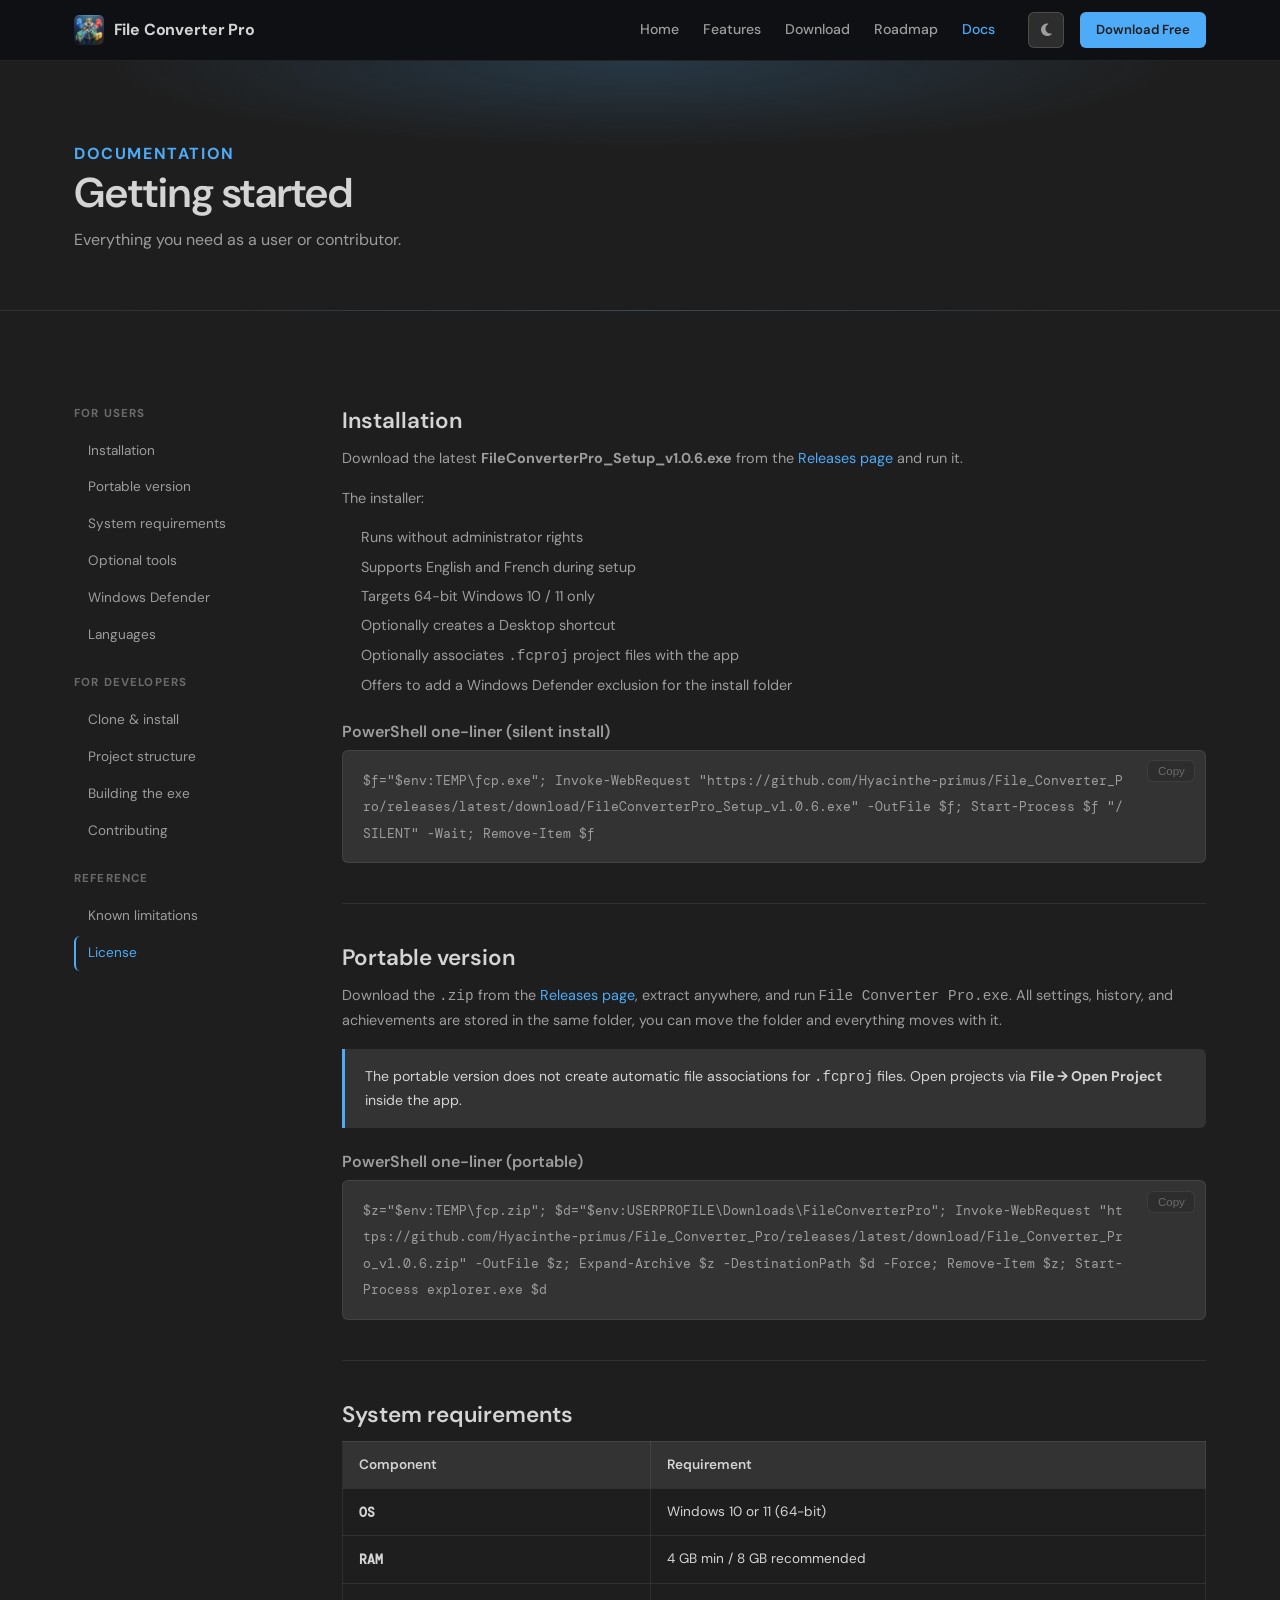
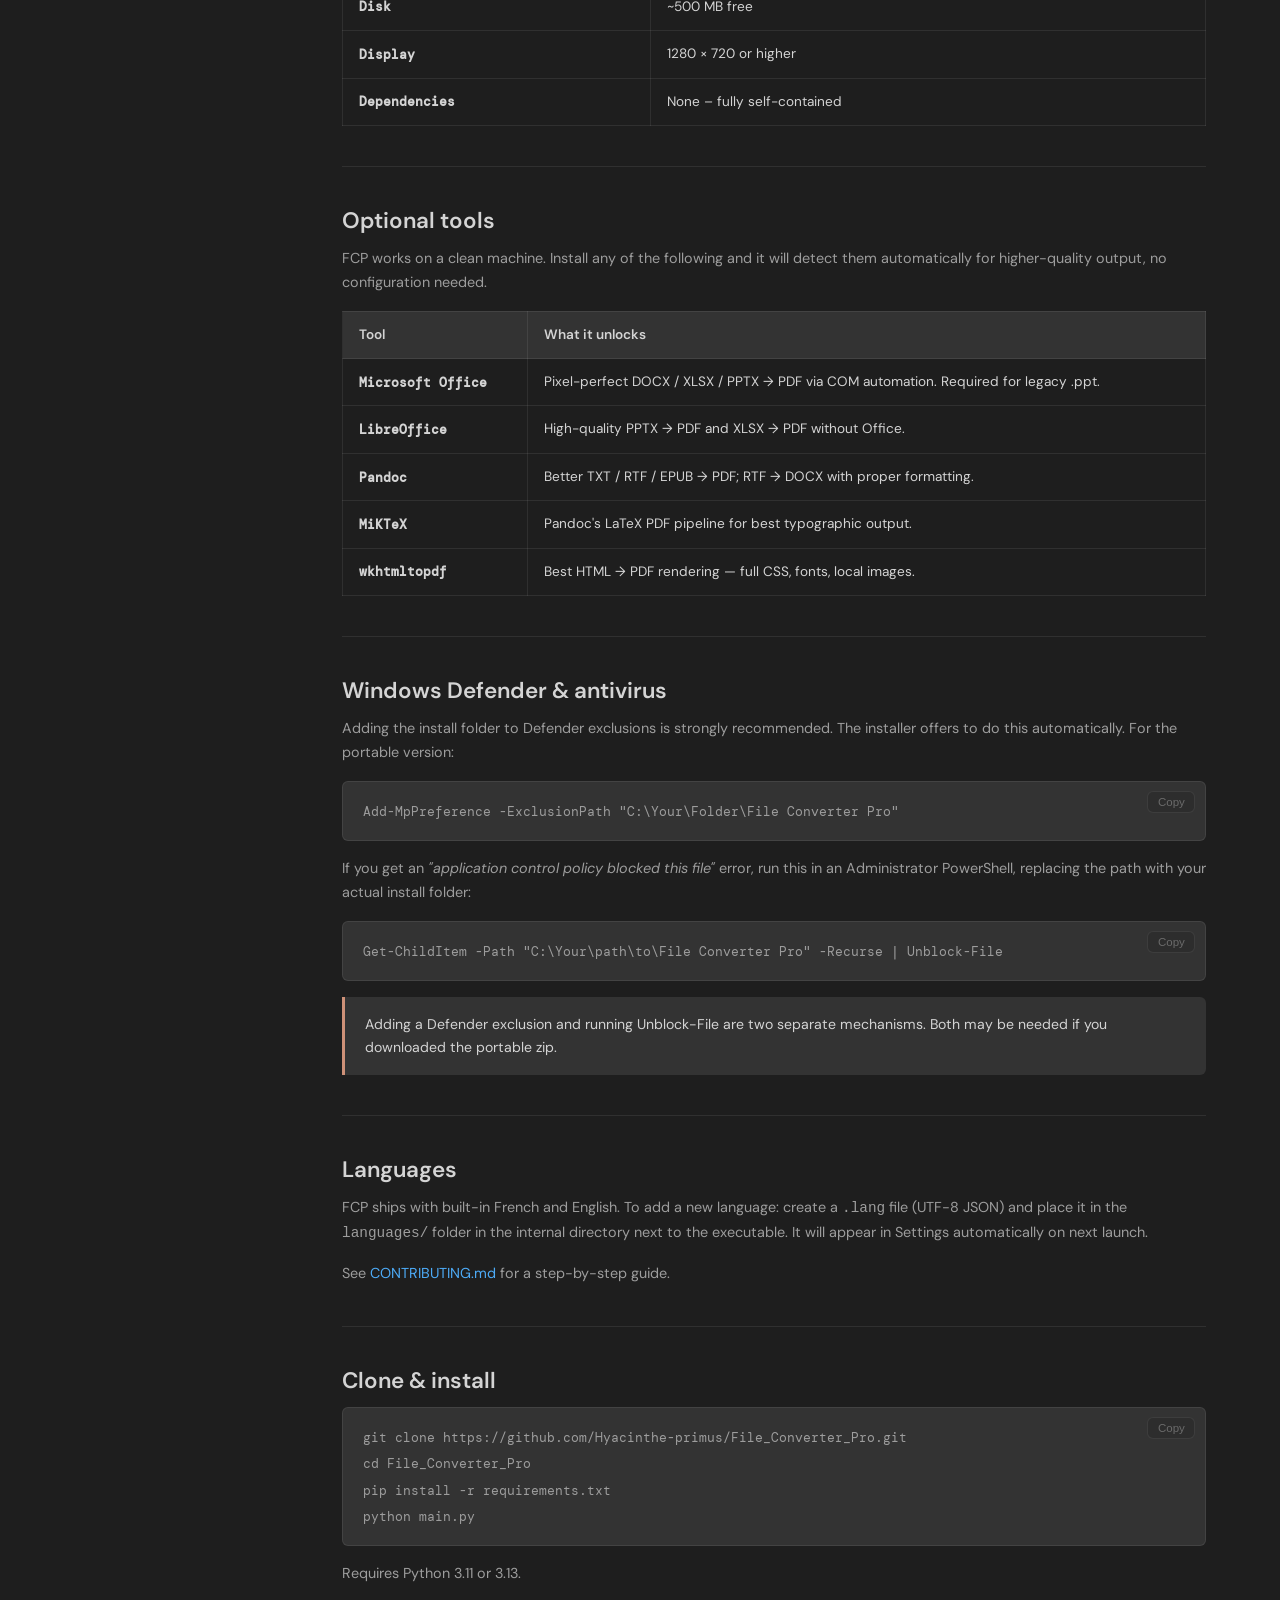
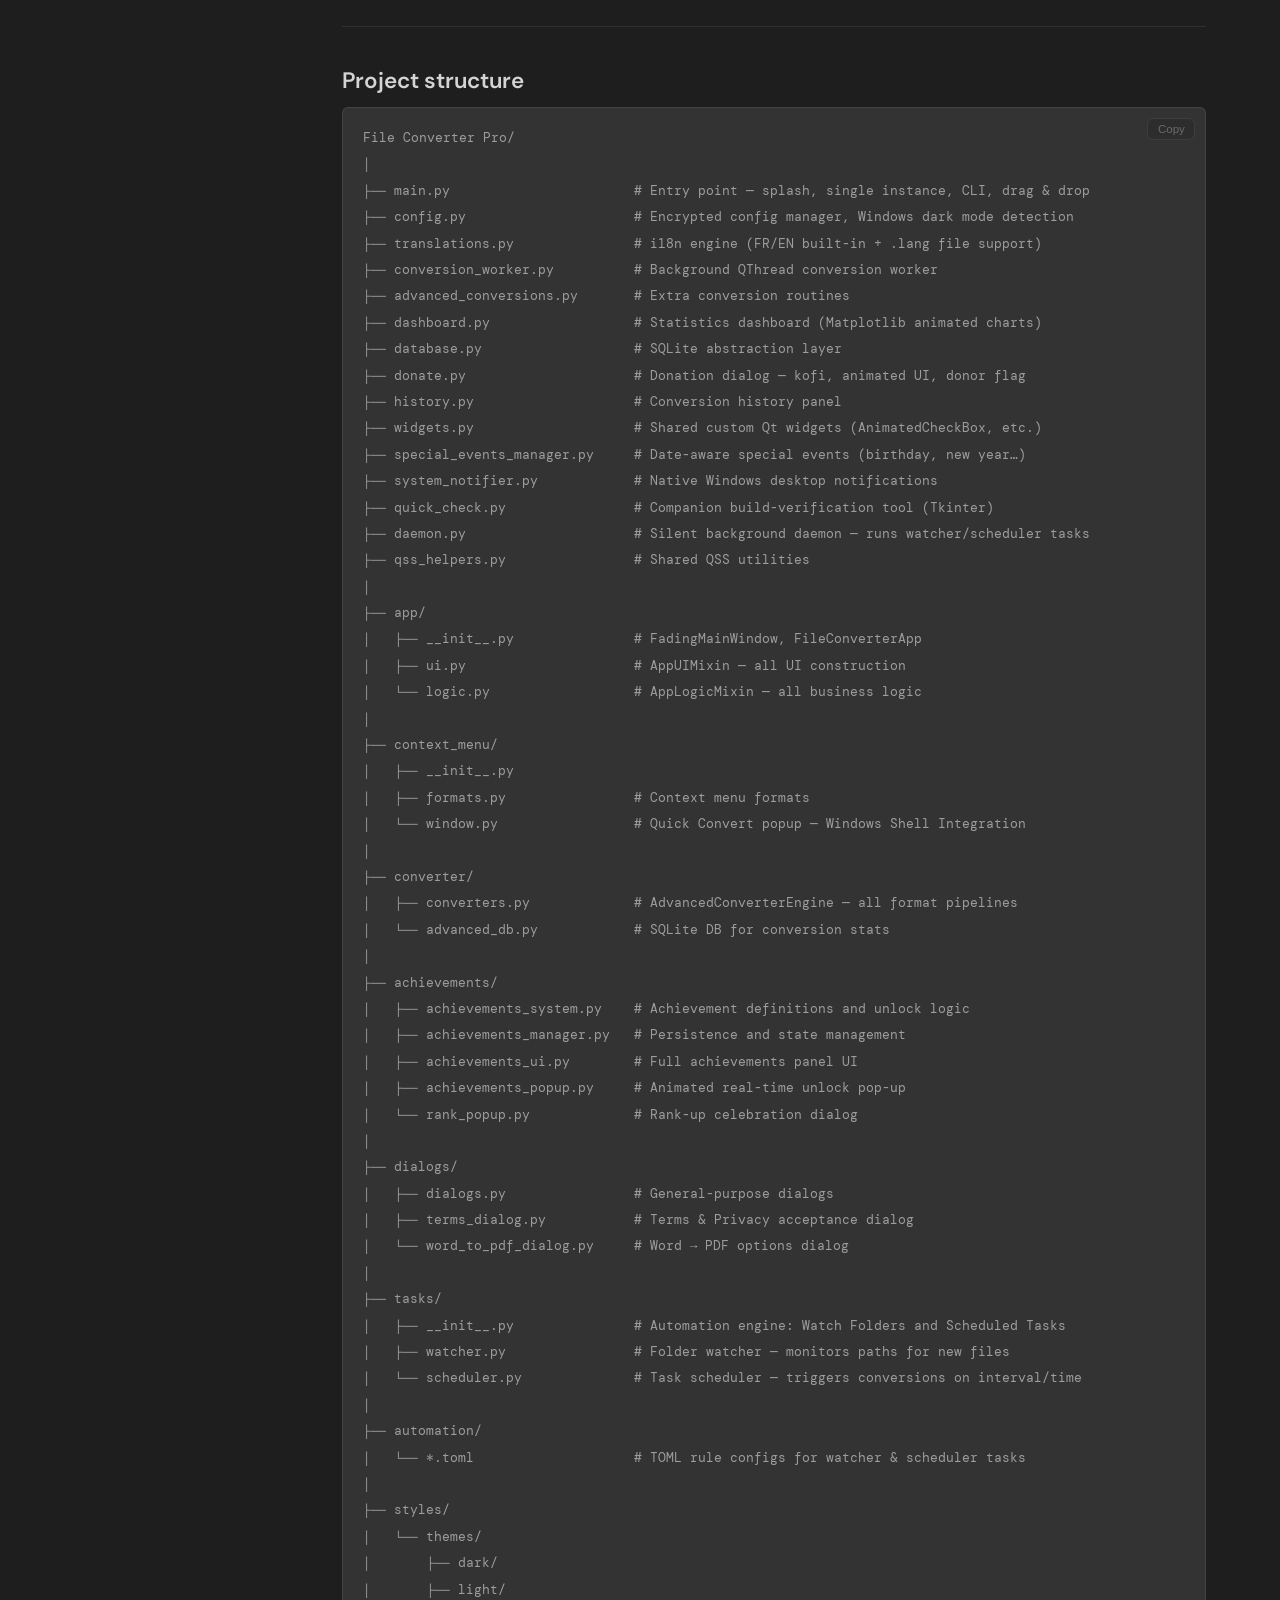
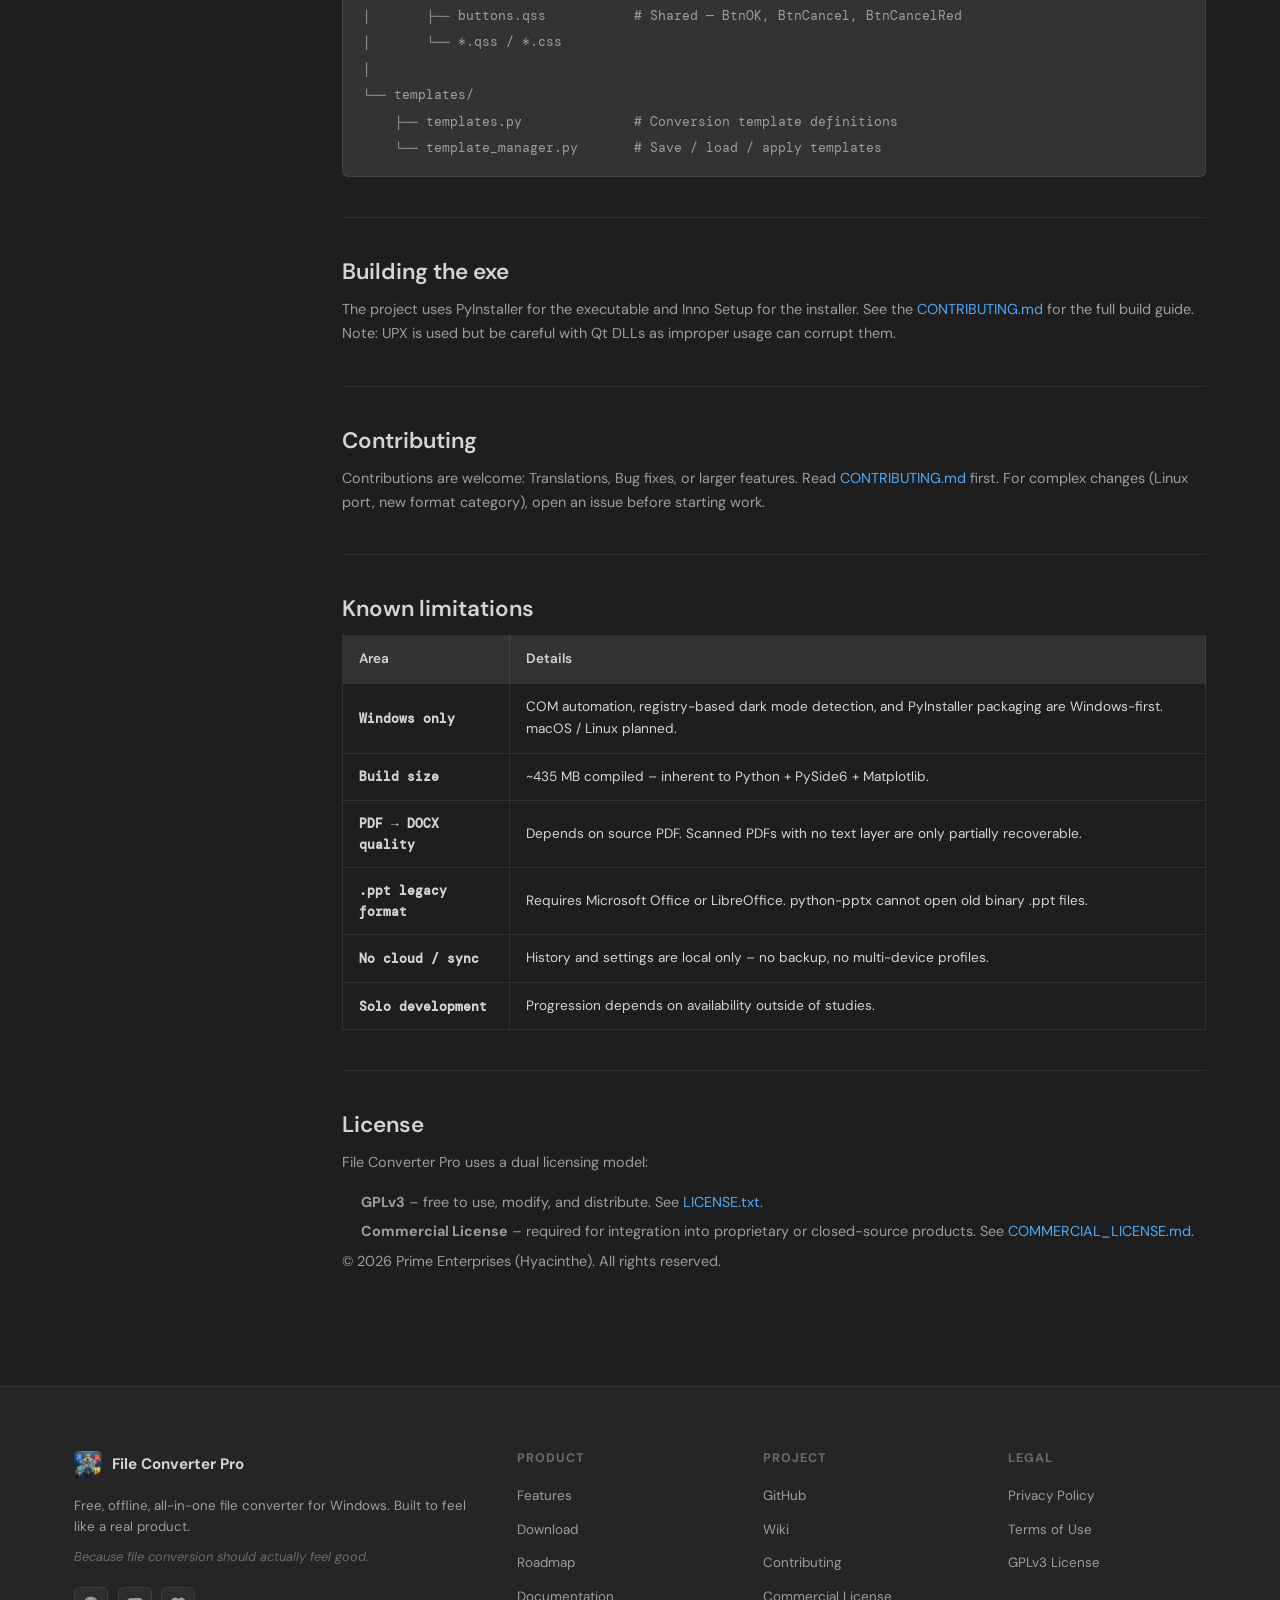
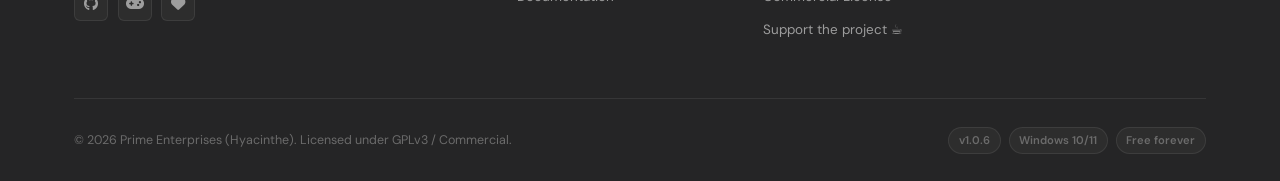
==== commit 718de14f: "Updated Project structure" ====
--- a/docs.html
+++ b/docs.html
@@ -172,7 +172,7 @@
             <div class="code-block">
               <code>File Converter Pro/
 │
-├── main.py                       # Entry point — splash, single instance, CLI, drag &amp; drop
+├── main.py                       # Entry point — splash, single instance, CLI, drag & drop
 ├── config.py                     # Encrypted config manager, Windows dark mode detection
 ├── translations.py               # i18n engine (FR/EN built-in + .lang file support)
 ├── conversion_worker.py          # Background QThread conversion worker
@@ -185,19 +185,22 @@
 ├── special_events_manager.py     # Date-aware special events (birthday, new year…)
 ├── system_notifier.py            # Native Windows desktop notifications
 ├── quick_check.py                # Companion build-verification tool (Tkinter)
+├── daemon.py                     # Silent background daemon — runs watcher/scheduler tasks
+├── qss_helpers.py                # Shared QSS utilities
 │
 ├── app/
 │   ├── __init__.py               # FadingMainWindow, FileConverterApp
 │   ├── ui.py                     # AppUIMixin — all UI construction
 │   └── logic.py                  # AppLogicMixin — all business logic
 │
+├── context_menu/
+│   ├── __init__.py
+│   ├── formats.py                # Context menu formats
+│   └── window.py                 # Quick Convert popup — Windows Shell Integration
+│
 ├── converter/
 │   ├── converters.py             # AdvancedConverterEngine — all format pipelines
 │   └── advanced_db.py            # SQLite DB for conversion stats
-│
-├── context_menu/
-│   ├── __init__.py              # Package initializer
-│   └── window.py                # ContextMenuManager — Windows Explorer context menu integration
 │
 ├── achievements/
 │   ├── achievements_system.py    # Achievement definitions and unlock logic
@@ -208,8 +211,23 @@
 │
 ├── dialogs/
 │   ├── dialogs.py                # General-purpose dialogs
-│   ├── terms_dialog.py           # Terms &amp; Privacy acceptance dialog
-│   └── word_to_pdf_dialog.py     # Word → PDF options dialog (mode, quality, metadata)
+│   ├── terms_dialog.py           # Terms & Privacy acceptance dialog
+│   └── word_to_pdf_dialog.py     # Word → PDF options dialog
+│
+├── tasks/
+│   ├── __init__.py               # Automation engine: Watch Folders and Scheduled Tasks
+│   ├── watcher.py                # Folder watcher — monitors paths for new files
+│   └── scheduler.py              # Task scheduler — triggers conversions on interval/time
+│
+├── automation/
+│   └── *.toml                    # TOML rule configs for watcher & scheduler tasks
+│
+├── styles/
+│   └── themes/
+│       ├── dark/
+│       ├── light/
+│       ├── buttons.qss           # Shared — BtnOK, BtnCancel, BtnCancelRed
+│       └── *.qss / *.css
 │
 └── templates/
     ├── templates.py              # Conversion template definitions
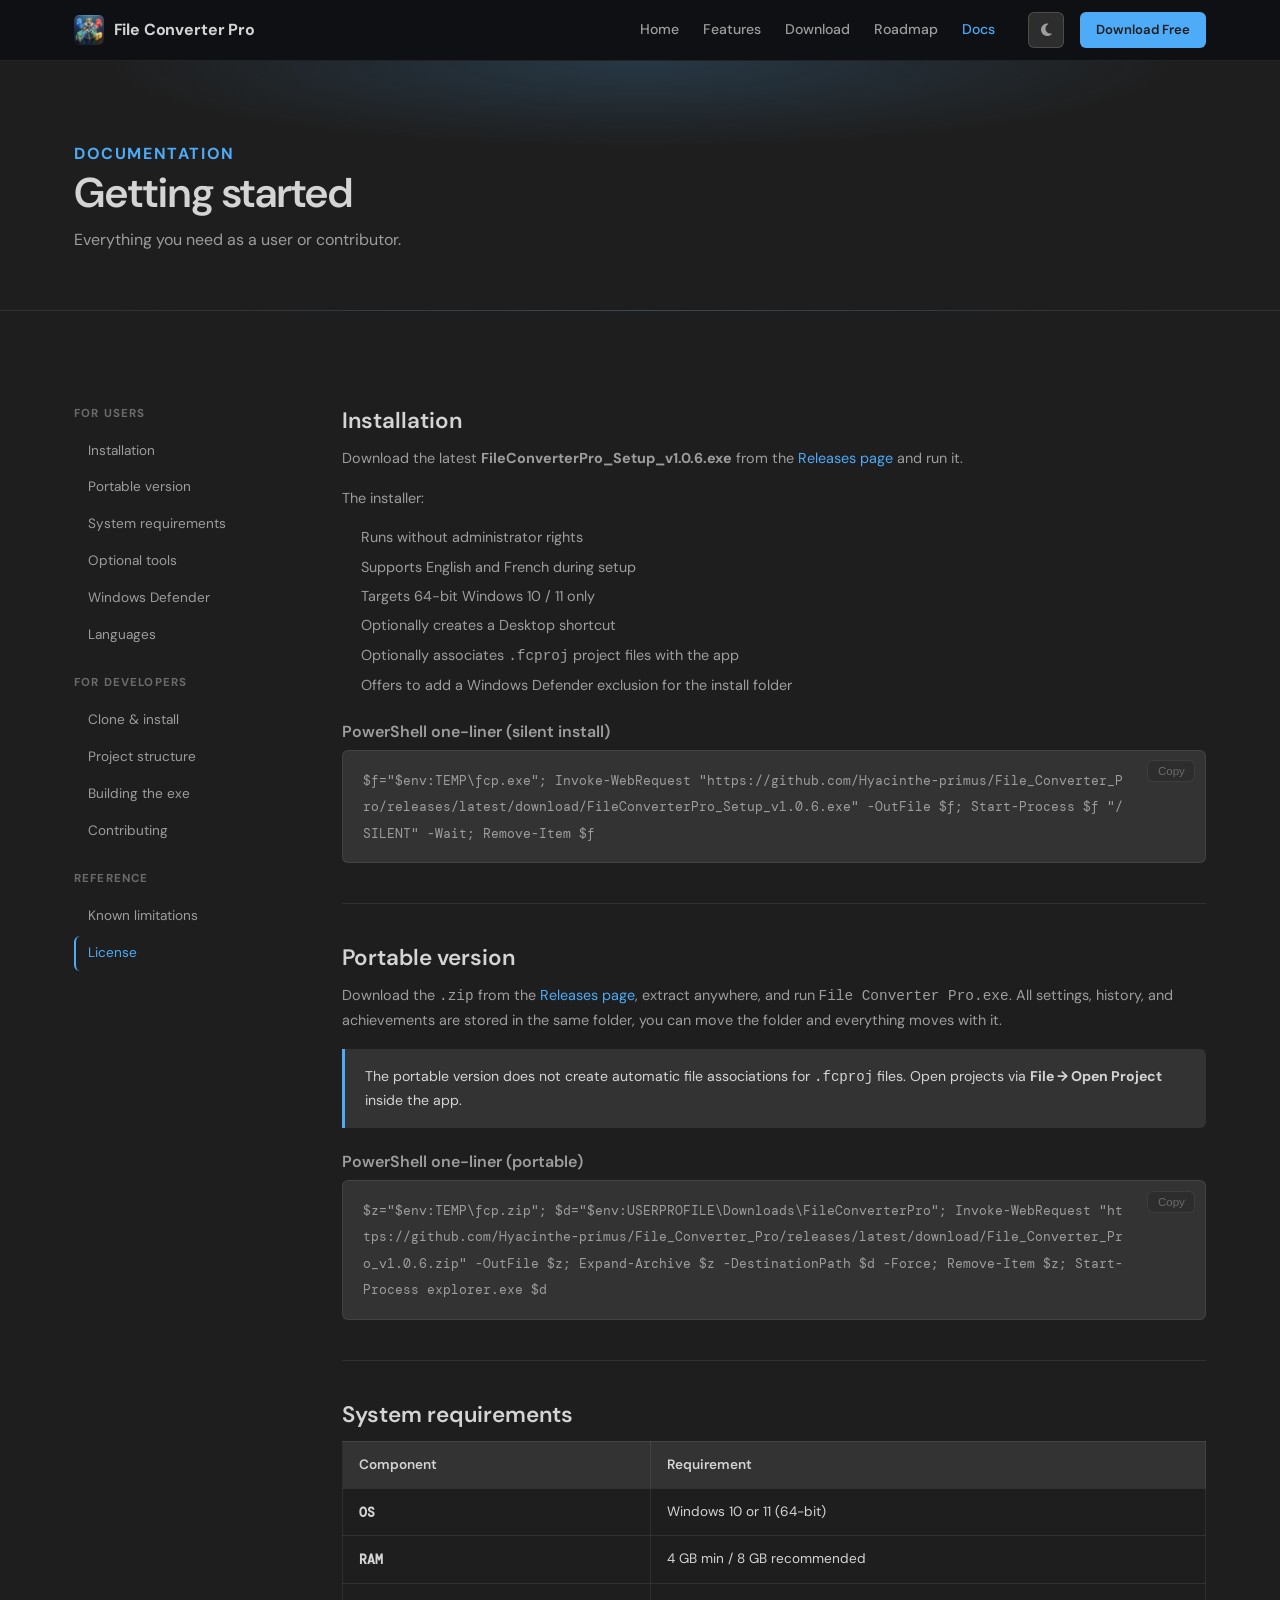
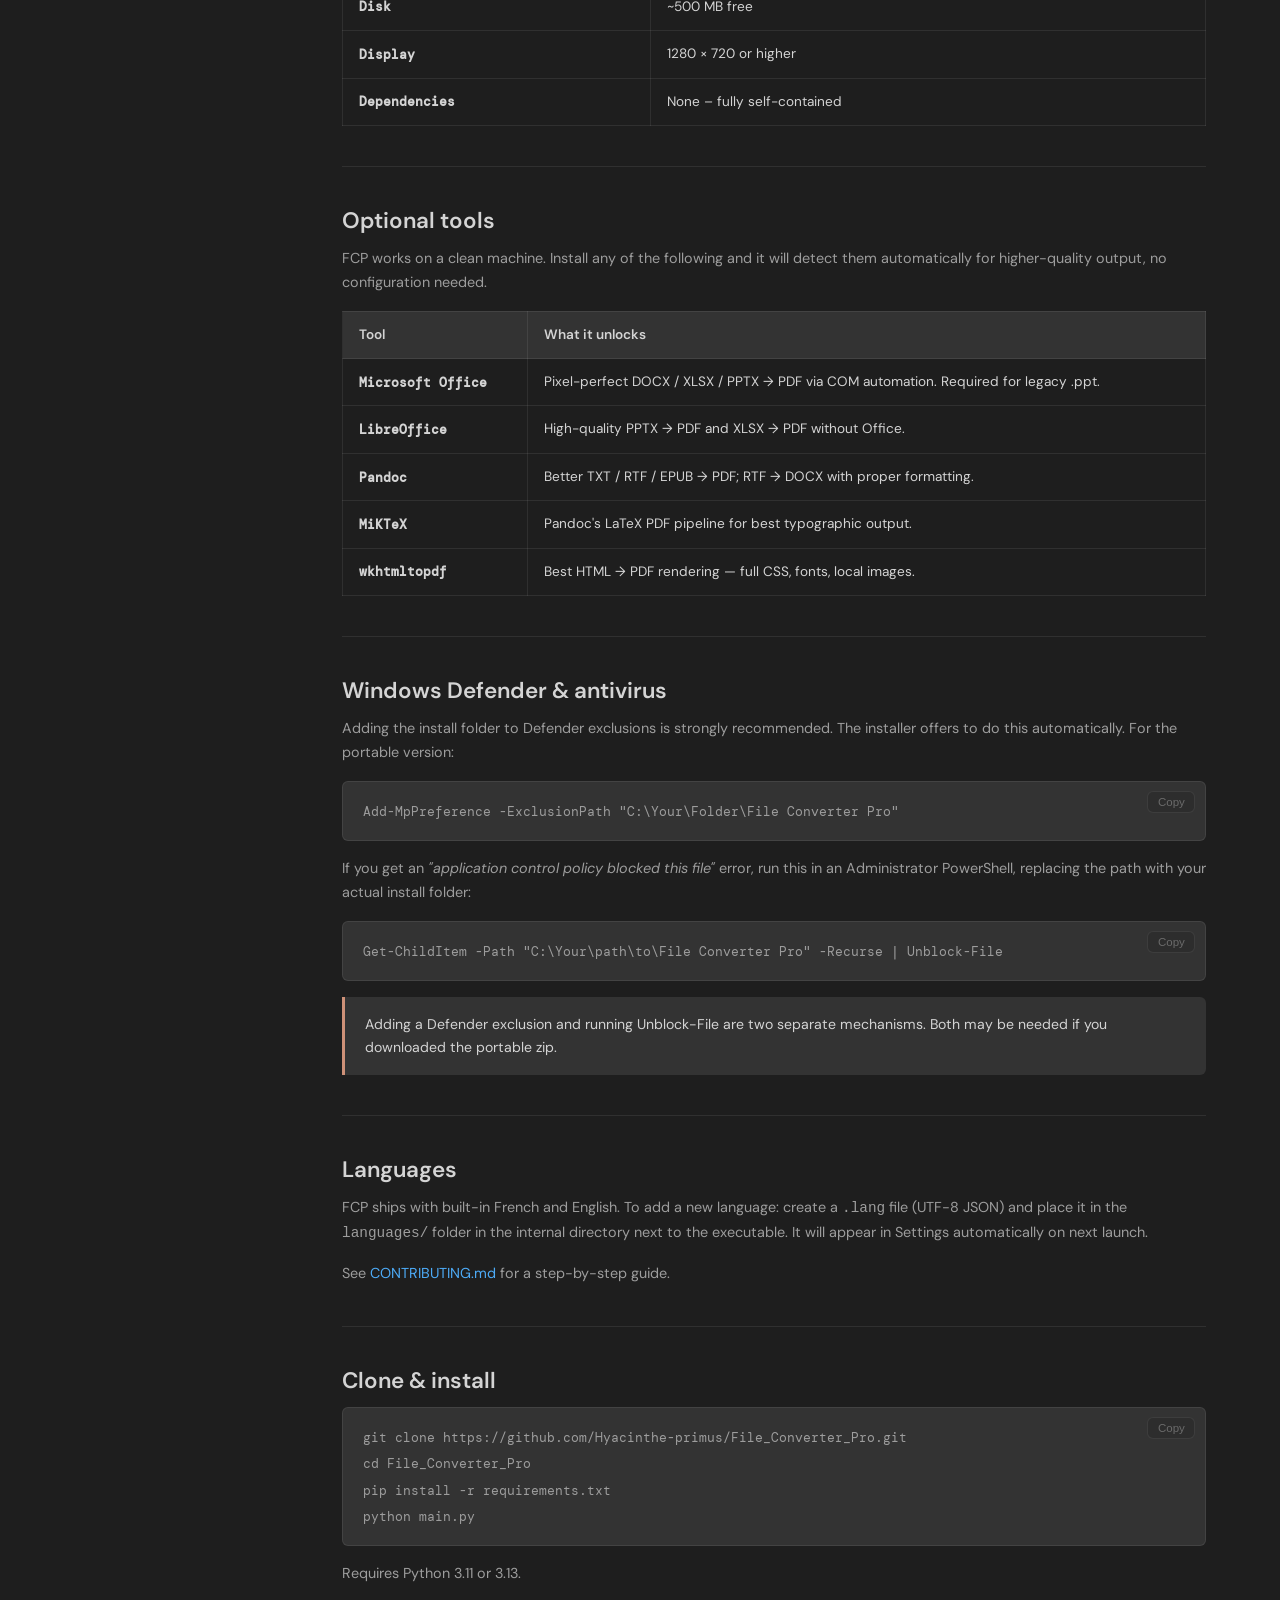
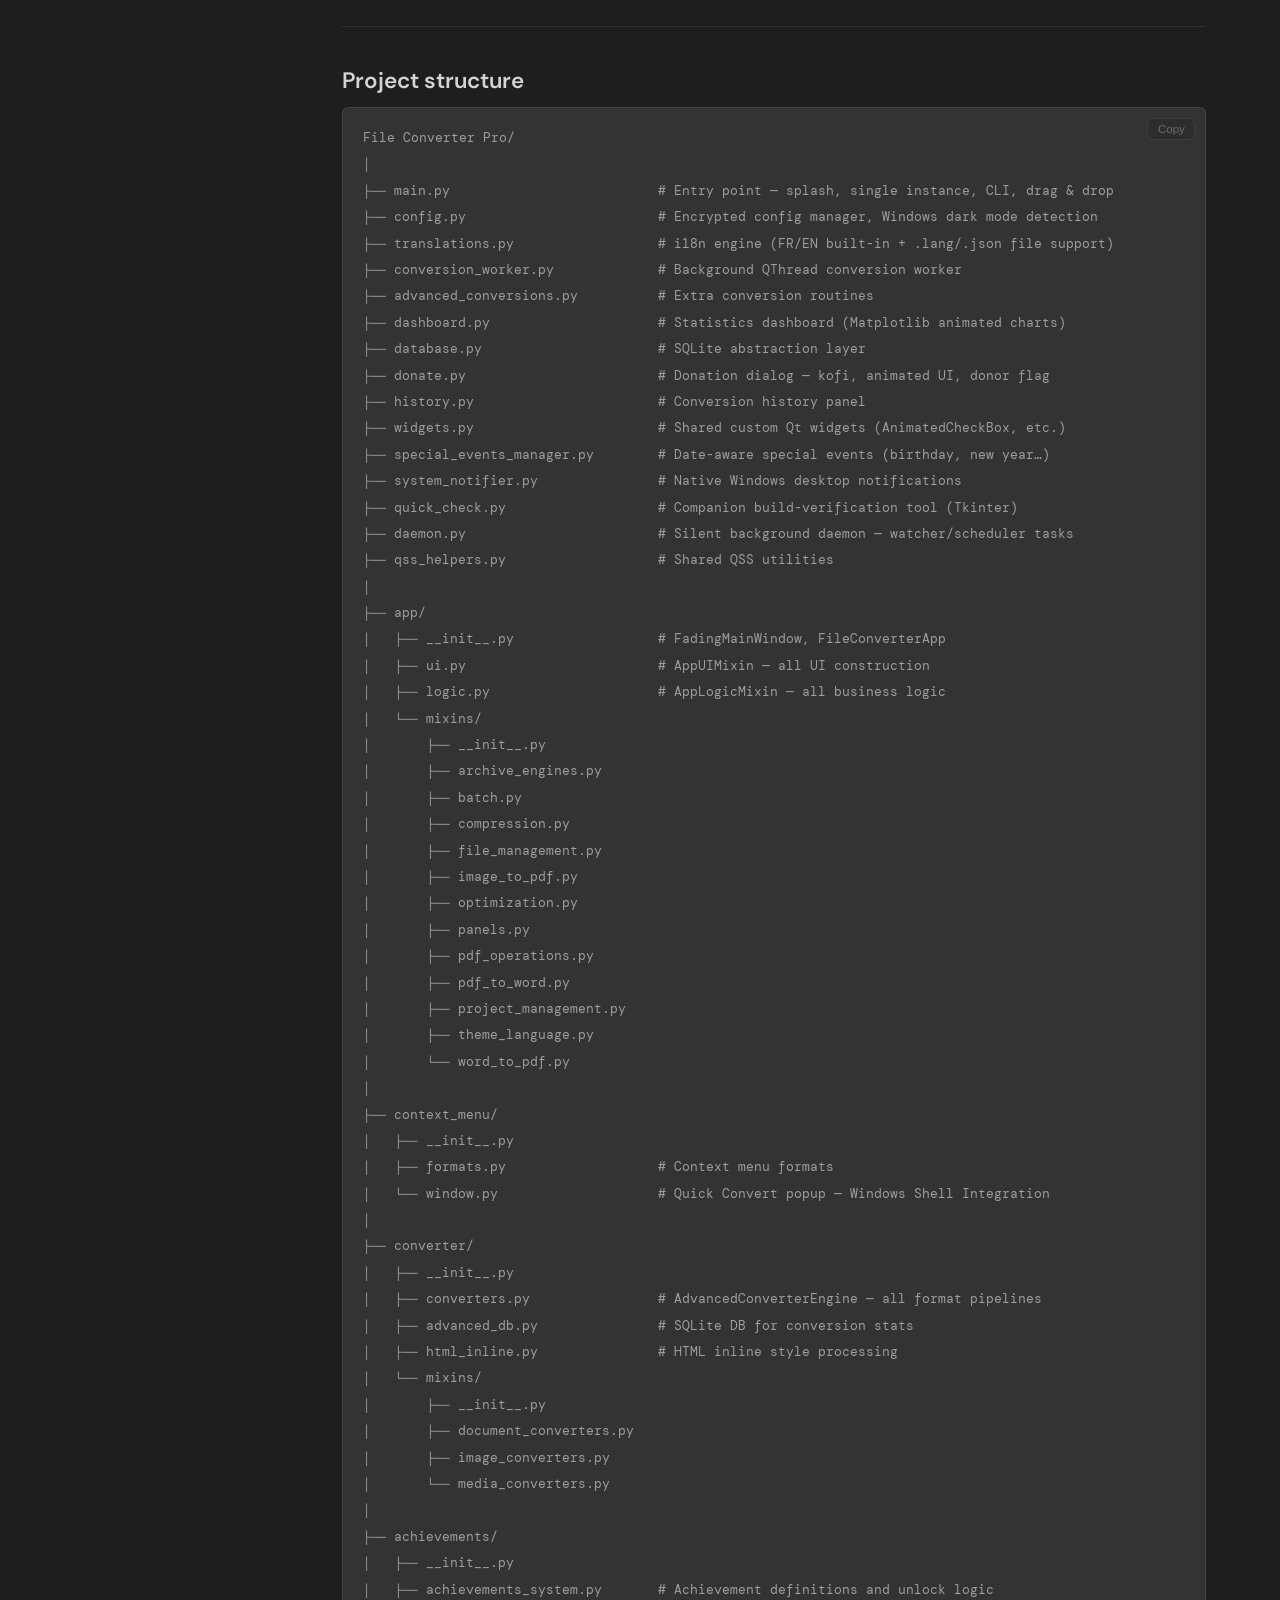
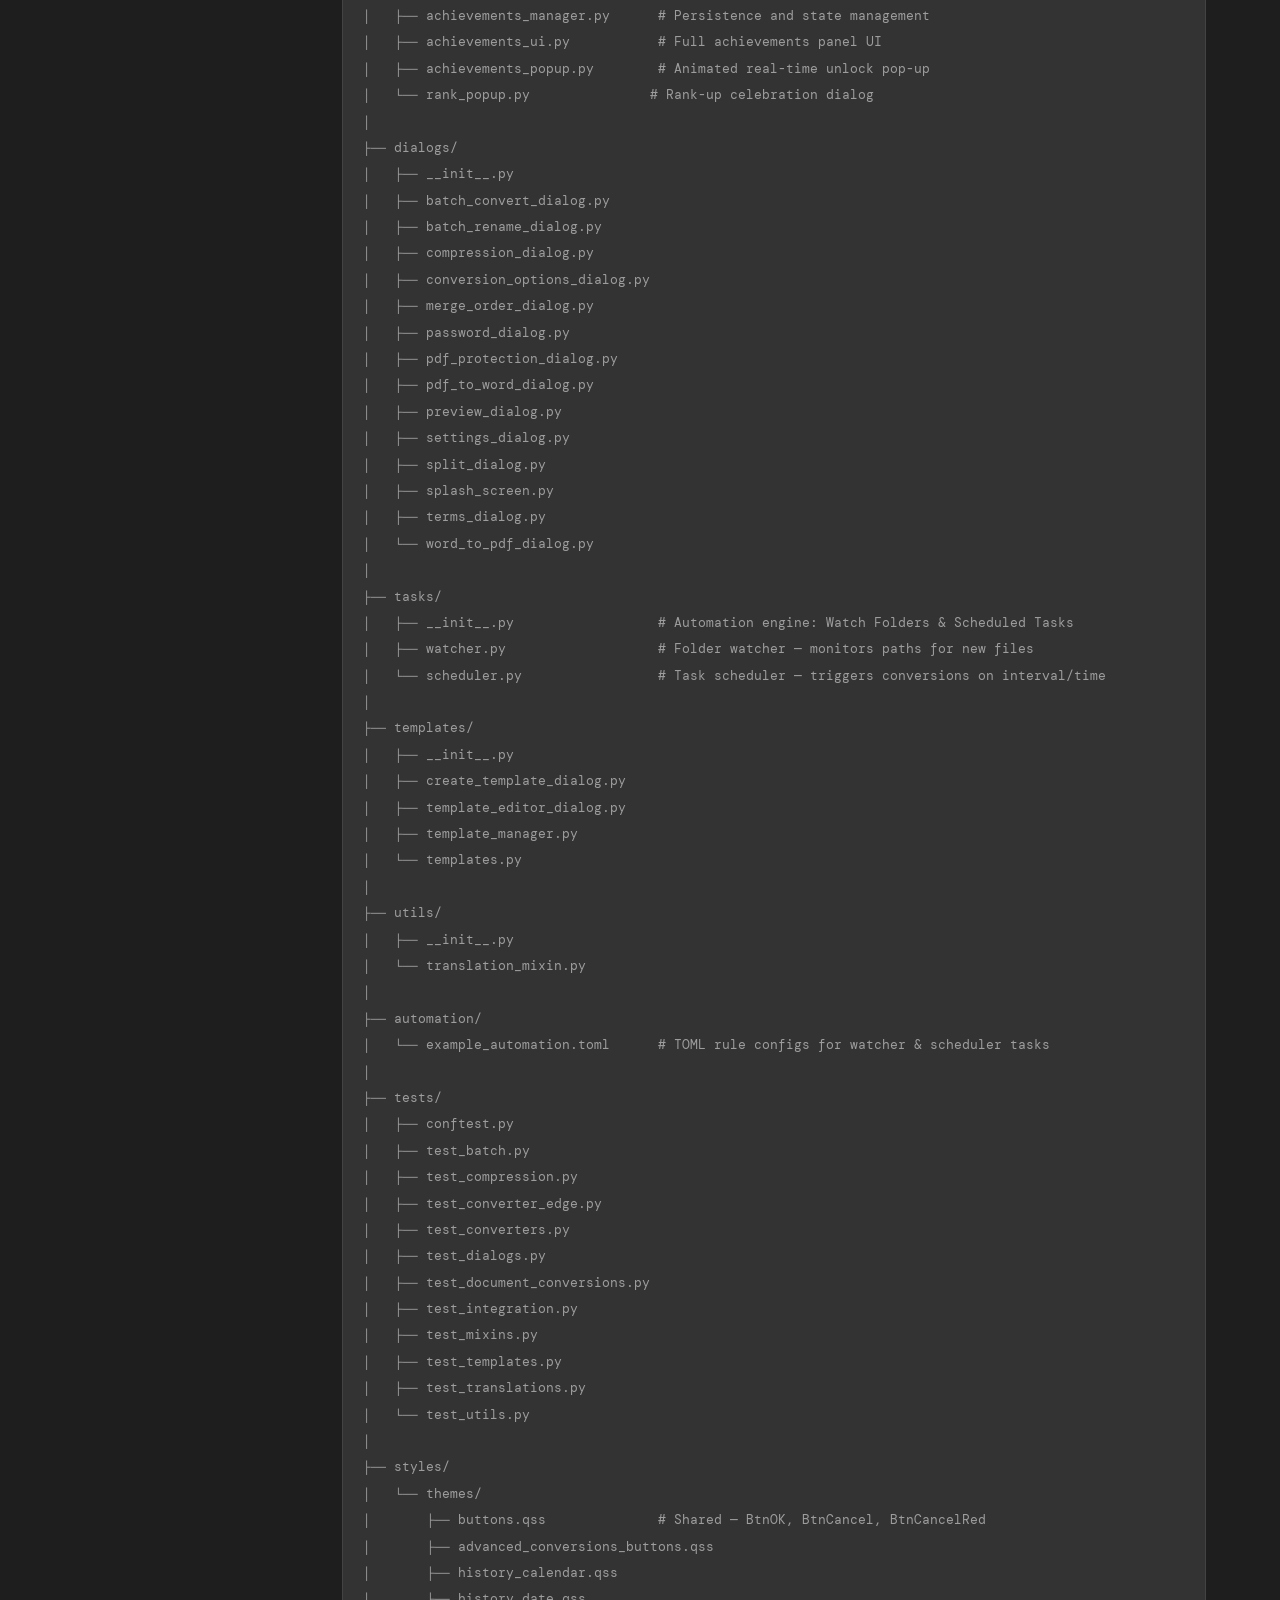
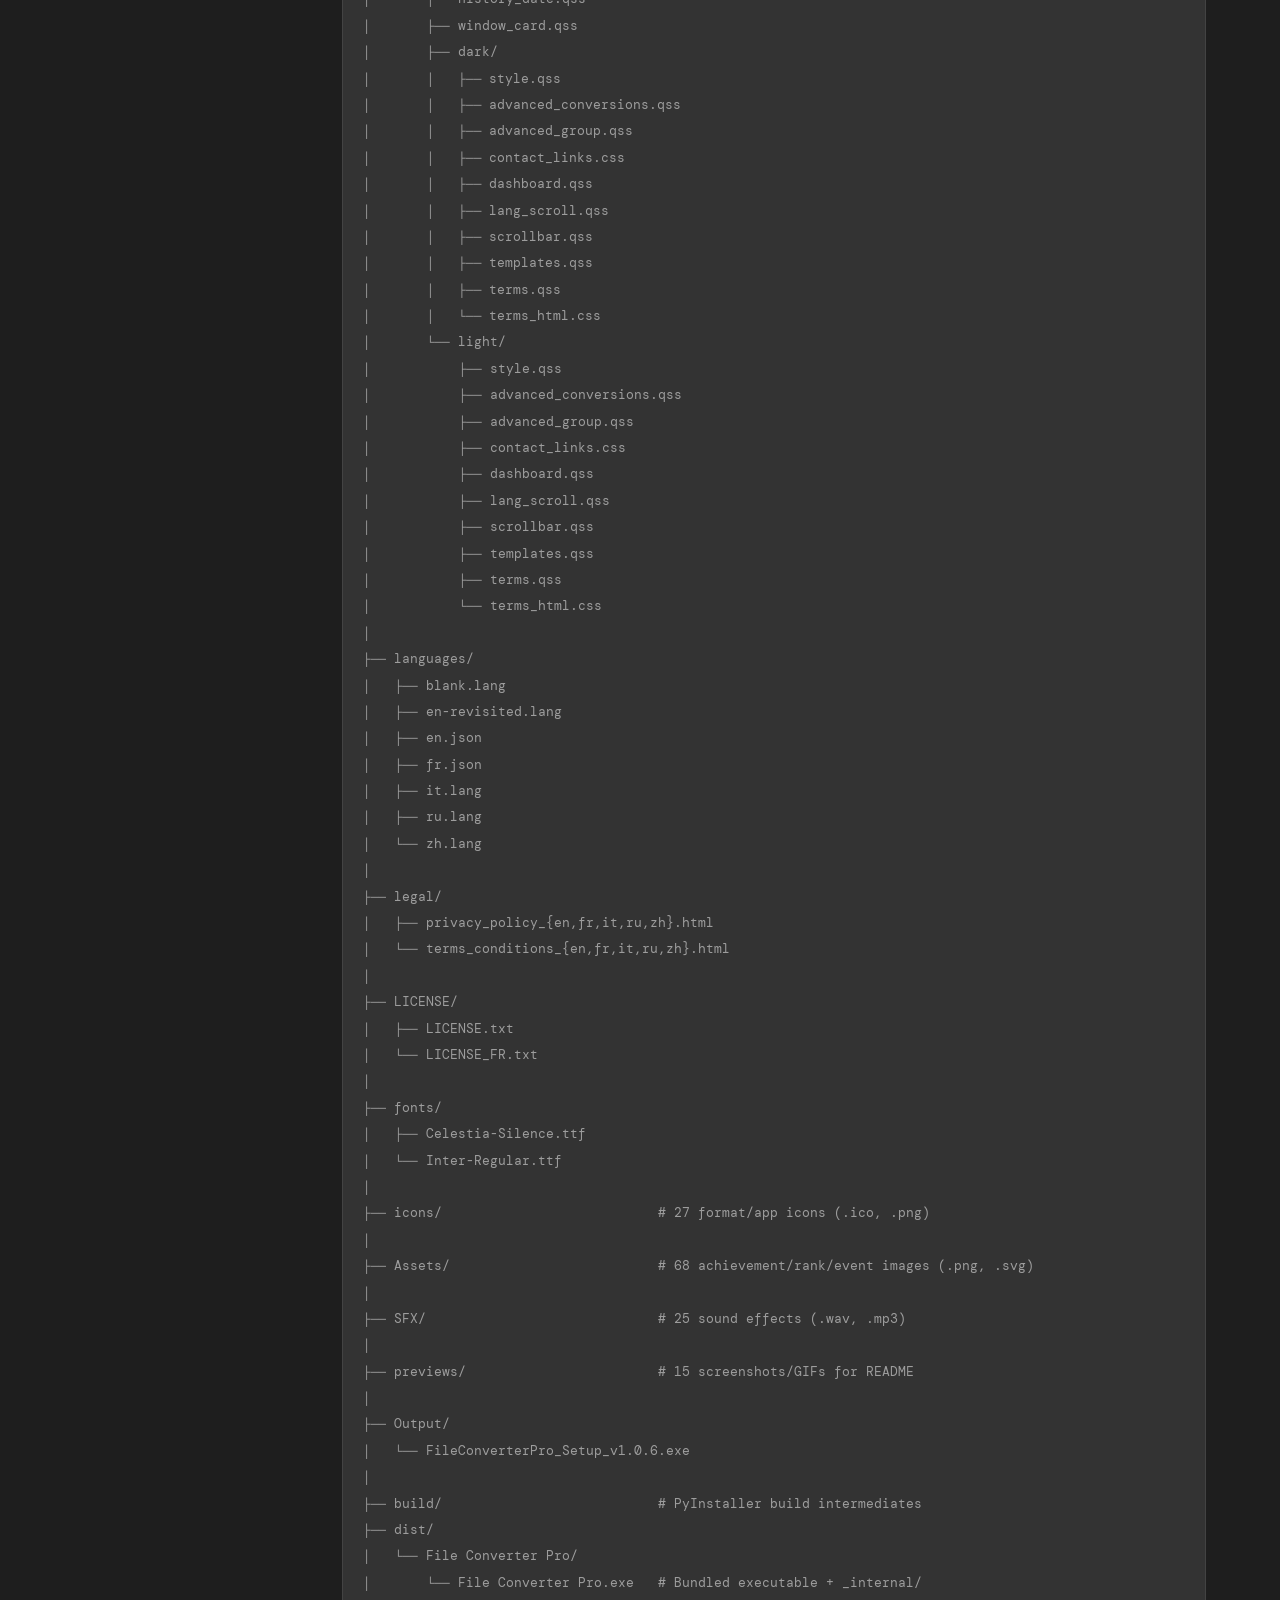
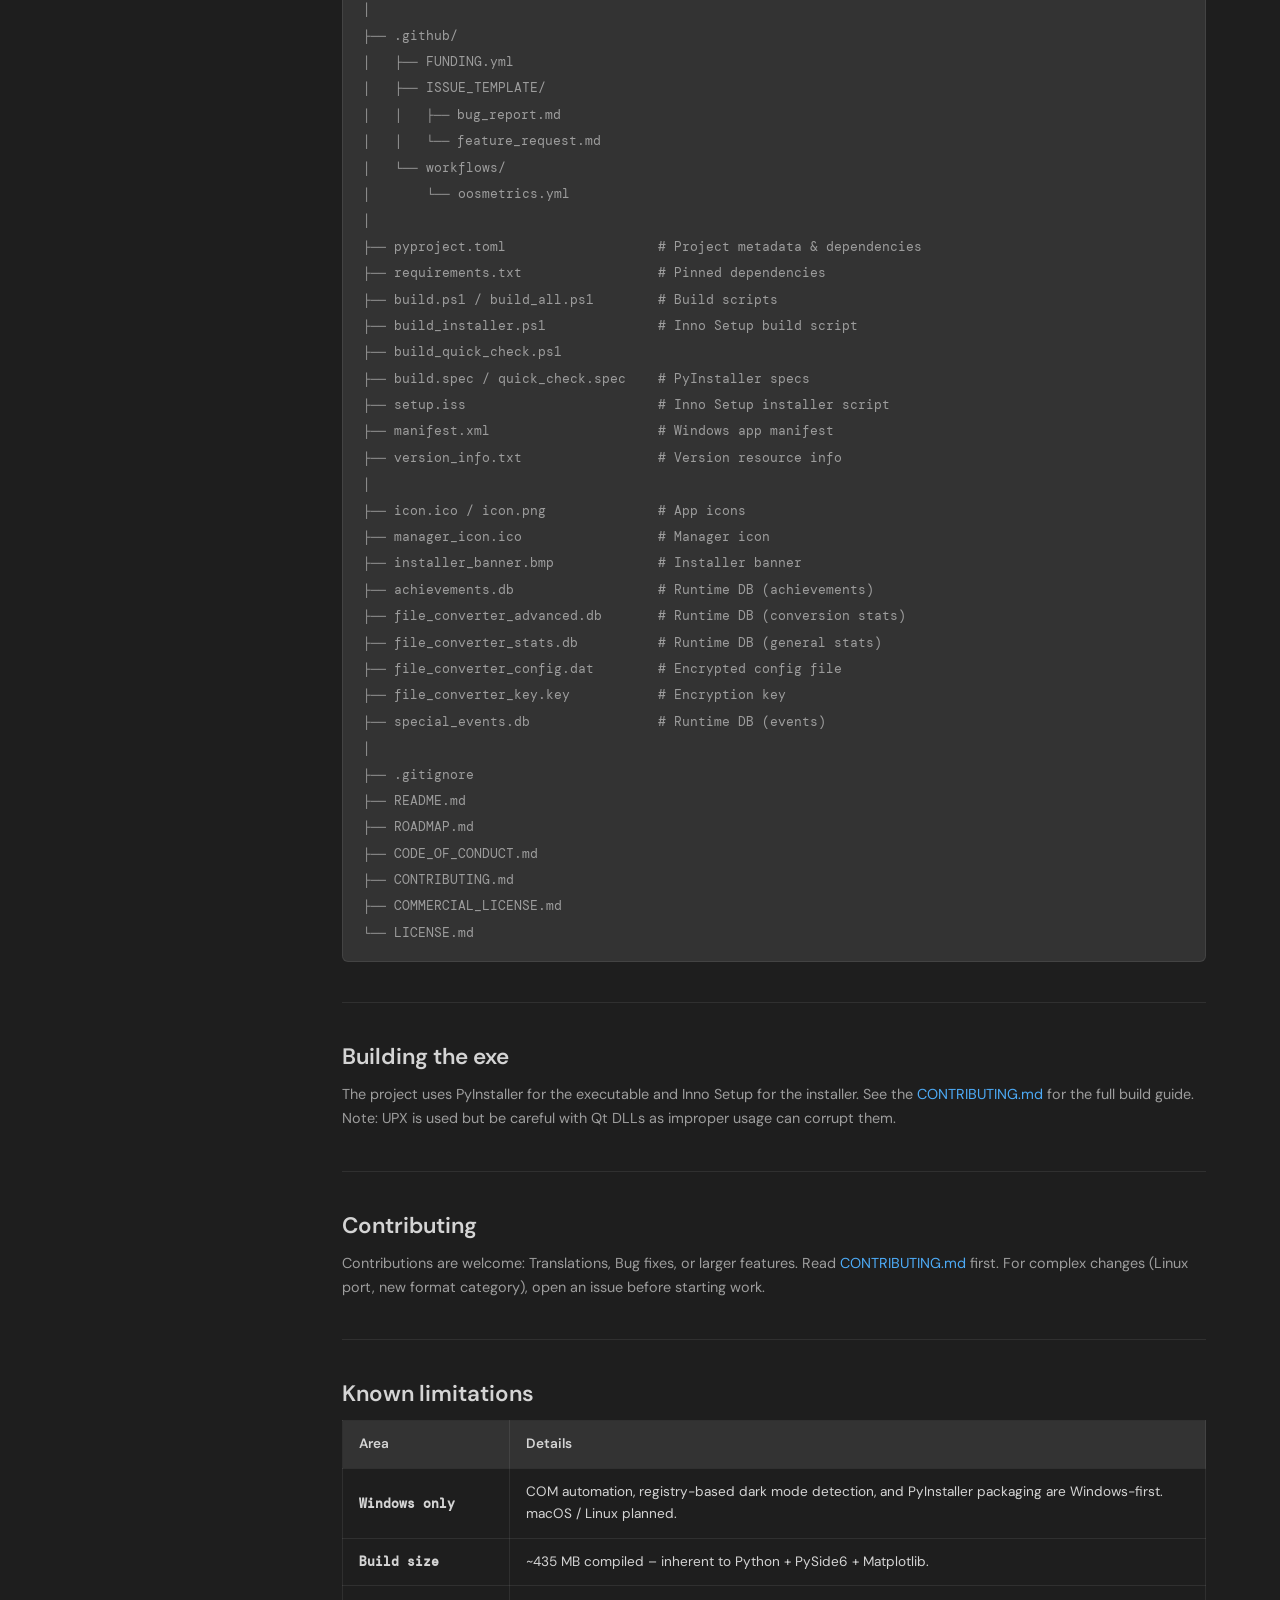
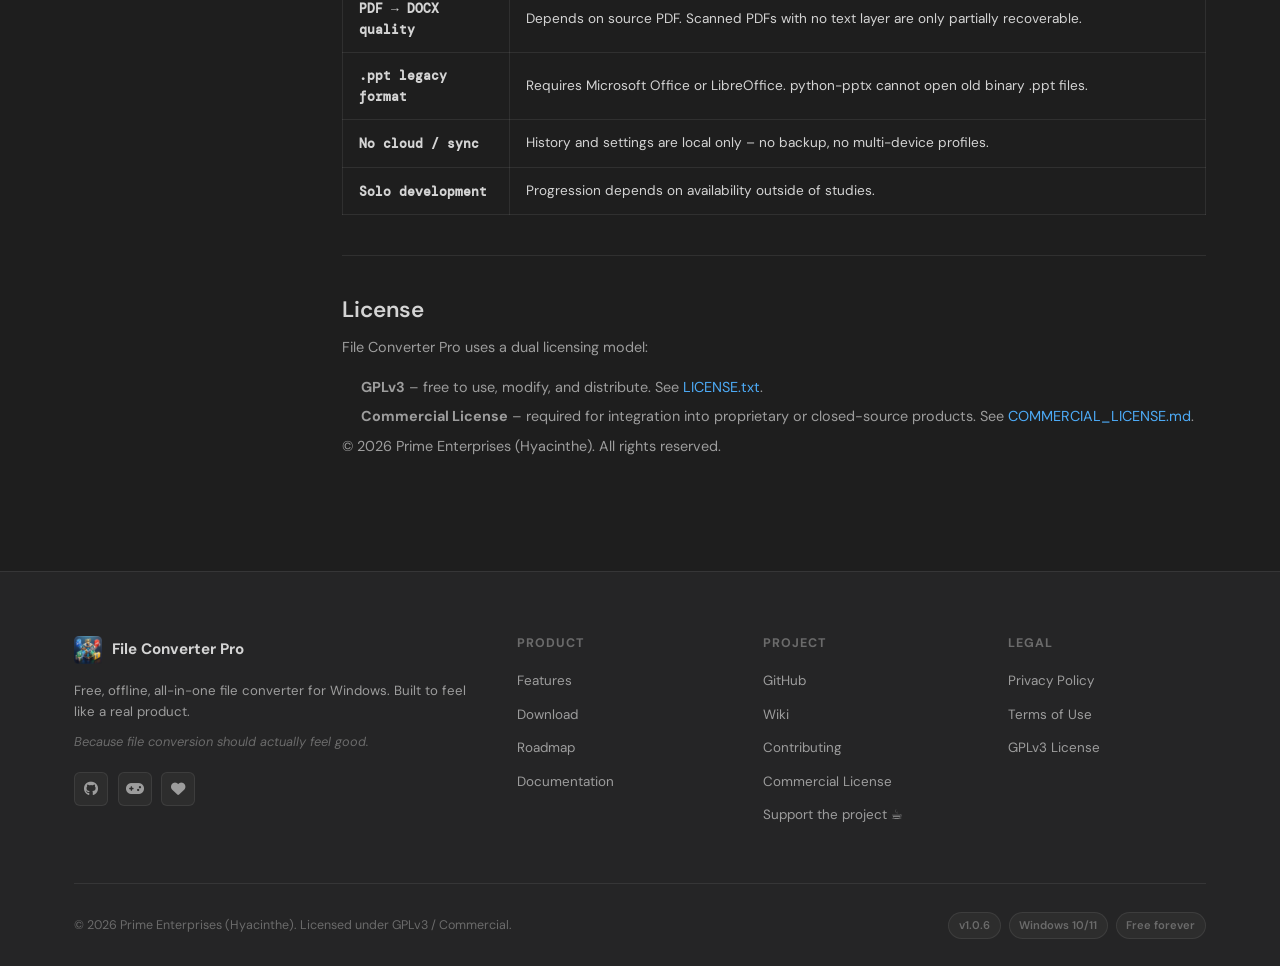
==== commit a70acaff: "Updated directory tree" ====
--- a/docs.html
+++ b/docs.html
@@ -172,66 +172,217 @@
             <div class="code-block">
               <code>File Converter Pro/
 │
-├── main.py                       # Entry point — splash, single instance, CLI, drag & drop
-├── config.py                     # Encrypted config manager, Windows dark mode detection
-├── translations.py               # i18n engine (FR/EN built-in + .lang file support)
-├── conversion_worker.py          # Background QThread conversion worker
-├── advanced_conversions.py       # Extra conversion routines
-├── dashboard.py                  # Statistics dashboard (Matplotlib animated charts)
-├── database.py                   # SQLite abstraction layer
-├── donate.py                     # Donation dialog — kofi, animated UI, donor flag
-├── history.py                    # Conversion history panel
-├── widgets.py                    # Shared custom Qt widgets (AnimatedCheckBox, etc.)
-├── special_events_manager.py     # Date-aware special events (birthday, new year…)
-├── system_notifier.py            # Native Windows desktop notifications
-├── quick_check.py                # Companion build-verification tool (Tkinter)
-├── daemon.py                     # Silent background daemon — runs watcher/scheduler tasks
-├── qss_helpers.py                # Shared QSS utilities
+├── main.py                          # Entry point — splash, single instance, CLI, drag & drop
+├── config.py                        # Encrypted config manager, Windows dark mode detection
+├── translations.py                  # i18n engine (FR/EN built-in + .lang/.json file support)
+├── conversion_worker.py             # Background QThread conversion worker
+├── advanced_conversions.py          # Extra conversion routines
+├── dashboard.py                     # Statistics dashboard (Matplotlib animated charts)
+├── database.py                      # SQLite abstraction layer
+├── donate.py                        # Donation dialog — kofi, animated UI, donor flag
+├── history.py                       # Conversion history panel
+├── widgets.py                       # Shared custom Qt widgets (AnimatedCheckBox, etc.)
+├── special_events_manager.py        # Date-aware special events (birthday, new year…)
+├── system_notifier.py               # Native Windows desktop notifications
+├── quick_check.py                   # Companion build-verification tool (Tkinter)
+├── daemon.py                        # Silent background daemon — watcher/scheduler tasks
+├── qss_helpers.py                   # Shared QSS utilities
 │
 ├── app/
-│   ├── __init__.py               # FadingMainWindow, FileConverterApp
-│   ├── ui.py                     # AppUIMixin — all UI construction
-│   └── logic.py                  # AppLogicMixin — all business logic
+│   ├── __init__.py                  # FadingMainWindow, FileConverterApp
+│   ├── ui.py                        # AppUIMixin — all UI construction
+│   ├── logic.py                     # AppLogicMixin — all business logic
+│   └── mixins/
+│       ├── __init__.py
+│       ├── archive_engines.py
+│       ├── batch.py
+│       ├── compression.py
+│       ├── file_management.py
+│       ├── image_to_pdf.py
+│       ├── optimization.py
+│       ├── panels.py
+│       ├── pdf_operations.py
+│       ├── pdf_to_word.py
+│       ├── project_management.py
+│       ├── theme_language.py
+│       └── word_to_pdf.py
 │
 ├── context_menu/
 │   ├── __init__.py
-│   ├── formats.py                # Context menu formats
-│   └── window.py                 # Quick Convert popup — Windows Shell Integration
+│   ├── formats.py                   # Context menu formats
+│   └── window.py                    # Quick Convert popup — Windows Shell Integration
 │
 ├── converter/
-│   ├── converters.py             # AdvancedConverterEngine — all format pipelines
-│   └── advanced_db.py            # SQLite DB for conversion stats
+│   ├── __init__.py
+│   ├── converters.py                # AdvancedConverterEngine — all format pipelines
+│   ├── advanced_db.py               # SQLite DB for conversion stats
+│   ├── html_inline.py               # HTML inline style processing
+│   └── mixins/
+│       ├── __init__.py
+│       ├── document_converters.py
+│       ├── image_converters.py
+│       └── media_converters.py
 │
 ├── achievements/
-│   ├── achievements_system.py    # Achievement definitions and unlock logic
-│   ├── achievements_manager.py   # Persistence and state management
-│   ├── achievements_ui.py        # Full achievements panel UI
-│   ├── achievements_popup.py     # Animated real-time unlock pop-up
-│   └── rank_popup.py             # Rank-up celebration dialog
+│   ├── __init__.py
+│   ├── achievements_system.py       # Achievement definitions and unlock logic
+│   ├── achievements_manager.py      # Persistence and state management
+│   ├── achievements_ui.py           # Full achievements panel UI
+│   ├── achievements_popup.py        # Animated real-time unlock pop-up
+│   └── rank_popup.py               # Rank-up celebration dialog
 │
 ├── dialogs/
-│   ├── dialogs.py                # General-purpose dialogs
-│   ├── terms_dialog.py           # Terms & Privacy acceptance dialog
-│   └── word_to_pdf_dialog.py     # Word → PDF options dialog
+│   ├── __init__.py
+│   ├── batch_convert_dialog.py
+│   ├── batch_rename_dialog.py
+│   ├── compression_dialog.py
+│   ├── conversion_options_dialog.py
+│   ├── merge_order_dialog.py
+│   ├── password_dialog.py
+│   ├── pdf_protection_dialog.py
+│   ├── pdf_to_word_dialog.py
+│   ├── preview_dialog.py
+│   ├── settings_dialog.py
+│   ├── split_dialog.py
+│   ├── splash_screen.py
+│   ├── terms_dialog.py
+│   └── word_to_pdf_dialog.py
 │
 ├── tasks/
-│   ├── __init__.py               # Automation engine: Watch Folders and Scheduled Tasks
-│   ├── watcher.py                # Folder watcher — monitors paths for new files
-│   └── scheduler.py              # Task scheduler — triggers conversions on interval/time
+│   ├── __init__.py                  # Automation engine: Watch Folders & Scheduled Tasks
+│   ├── watcher.py                   # Folder watcher — monitors paths for new files
+│   └── scheduler.py                 # Task scheduler — triggers conversions on interval/time
+│
+├── templates/
+│   ├── __init__.py
+│   ├── create_template_dialog.py
+│   ├── template_editor_dialog.py
+│   ├── template_manager.py
+│   └── templates.py
+│
+├── utils/
+│   ├── __init__.py
+│   └── translation_mixin.py
 │
 ├── automation/
-│   └── *.toml                    # TOML rule configs for watcher & scheduler tasks
+│   └── example_automation.toml      # TOML rule configs for watcher & scheduler tasks
+│
+├── tests/
+│   ├── conftest.py
+│   ├── test_batch.py
+│   ├── test_compression.py
+│   ├── test_converter_edge.py
+│   ├── test_converters.py
+│   ├── test_dialogs.py
+│   ├── test_document_conversions.py
+│   ├── test_integration.py
+│   ├── test_mixins.py
+│   ├── test_templates.py
+│   ├── test_translations.py
+│   └── test_utils.py
 │
 ├── styles/
 │   └── themes/
+│       ├── buttons.qss              # Shared — BtnOK, BtnCancel, BtnCancelRed
+│       ├── advanced_conversions_buttons.qss
+│       ├── history_calendar.qss
+│       ├── history_date.qss
+│       ├── window_card.qss
 │       ├── dark/
-│       ├── light/
-│       ├── buttons.qss           # Shared — BtnOK, BtnCancel, BtnCancelRed
-│       └── *.qss / *.css
-│
-└── templates/
-    ├── templates.py              # Conversion template definitions
-    └── template_manager.py       # Save / load / apply templates</code>
+│       │   ├── style.qss
+│       │   ├── advanced_conversions.qss
+│       │   ├── advanced_group.qss
+│       │   ├── contact_links.css
+│       │   ├── dashboard.qss
+│       │   ├── lang_scroll.qss
+│       │   ├── scrollbar.qss
+│       │   ├── templates.qss
+│       │   ├── terms.qss
+│       │   └── terms_html.css
+│       └── light/
+│           ├── style.qss
+│           ├── advanced_conversions.qss
+│           ├── advanced_group.qss
+│           ├── contact_links.css
+│           ├── dashboard.qss
+│           ├── lang_scroll.qss
+│           ├── scrollbar.qss
+│           ├── templates.qss
+│           ├── terms.qss
+│           └── terms_html.css
+│
+├── languages/
+│   ├── blank.lang
+│   ├── en-revisited.lang
+│   ├── en.json
+│   ├── fr.json
+│   ├── it.lang
+│   ├── ru.lang
+│   └── zh.lang
+│
+├── legal/
+│   ├── privacy_policy_{en,fr,it,ru,zh}.html
+│   └── terms_conditions_{en,fr,it,ru,zh}.html
+│
+├── LICENSE/
+│   ├── LICENSE.txt
+│   └── LICENSE_FR.txt
+│
+├── fonts/
+│   ├── Celestia-Silence.ttf
+│   └── Inter-Regular.ttf
+│
+├── icons/                           # 27 format/app icons (.ico, .png)
+│
+├── Assets/                          # 68 achievement/rank/event images (.png, .svg)
+│
+├── SFX/                             # 25 sound effects (.wav, .mp3)
+│
+├── previews/                        # 15 screenshots/GIFs for README
+│
+├── Output/
+│   └── FileConverterPro_Setup_v1.0.6.exe
+│
+├── build/                           # PyInstaller build intermediates
+├── dist/
+│   └── File Converter Pro/
+│       └── File Converter Pro.exe   # Bundled executable + _internal/
+│
+├── .github/
+│   ├── FUNDING.yml
+│   ├── ISSUE_TEMPLATE/
+│   │   ├── bug_report.md
+│   │   └── feature_request.md
+│   └── workflows/
+│       └── oosmetrics.yml
+│
+├── pyproject.toml                   # Project metadata & dependencies
+├── requirements.txt                 # Pinned dependencies
+├── build.ps1 / build_all.ps1        # Build scripts
+├── build_installer.ps1              # Inno Setup build script
+├── build_quick_check.ps1
+├── build.spec / quick_check.spec    # PyInstaller specs
+├── setup.iss                        # Inno Setup installer script
+├── manifest.xml                     # Windows app manifest
+├── version_info.txt                 # Version resource info
+│
+├── icon.ico / icon.png              # App icons
+├── manager_icon.ico                 # Manager icon
+├── installer_banner.bmp             # Installer banner
+├── achievements.db                  # Runtime DB (achievements)
+├── file_converter_advanced.db       # Runtime DB (conversion stats)
+├── file_converter_stats.db          # Runtime DB (general stats)
+├── file_converter_config.dat        # Encrypted config file
+├── file_converter_key.key           # Encryption key
+├── special_events.db                # Runtime DB (events)
+│
+├── .gitignore
+├── README.md
+├── ROADMAP.md
+├── CODE_OF_CONDUCT.md
+├── CONTRIBUTING.md
+├── COMMERCIAL_LICENSE.md
+└── LICENSE.md</code>
               <button class="copy-btn">Copy</button>
             </div>
 
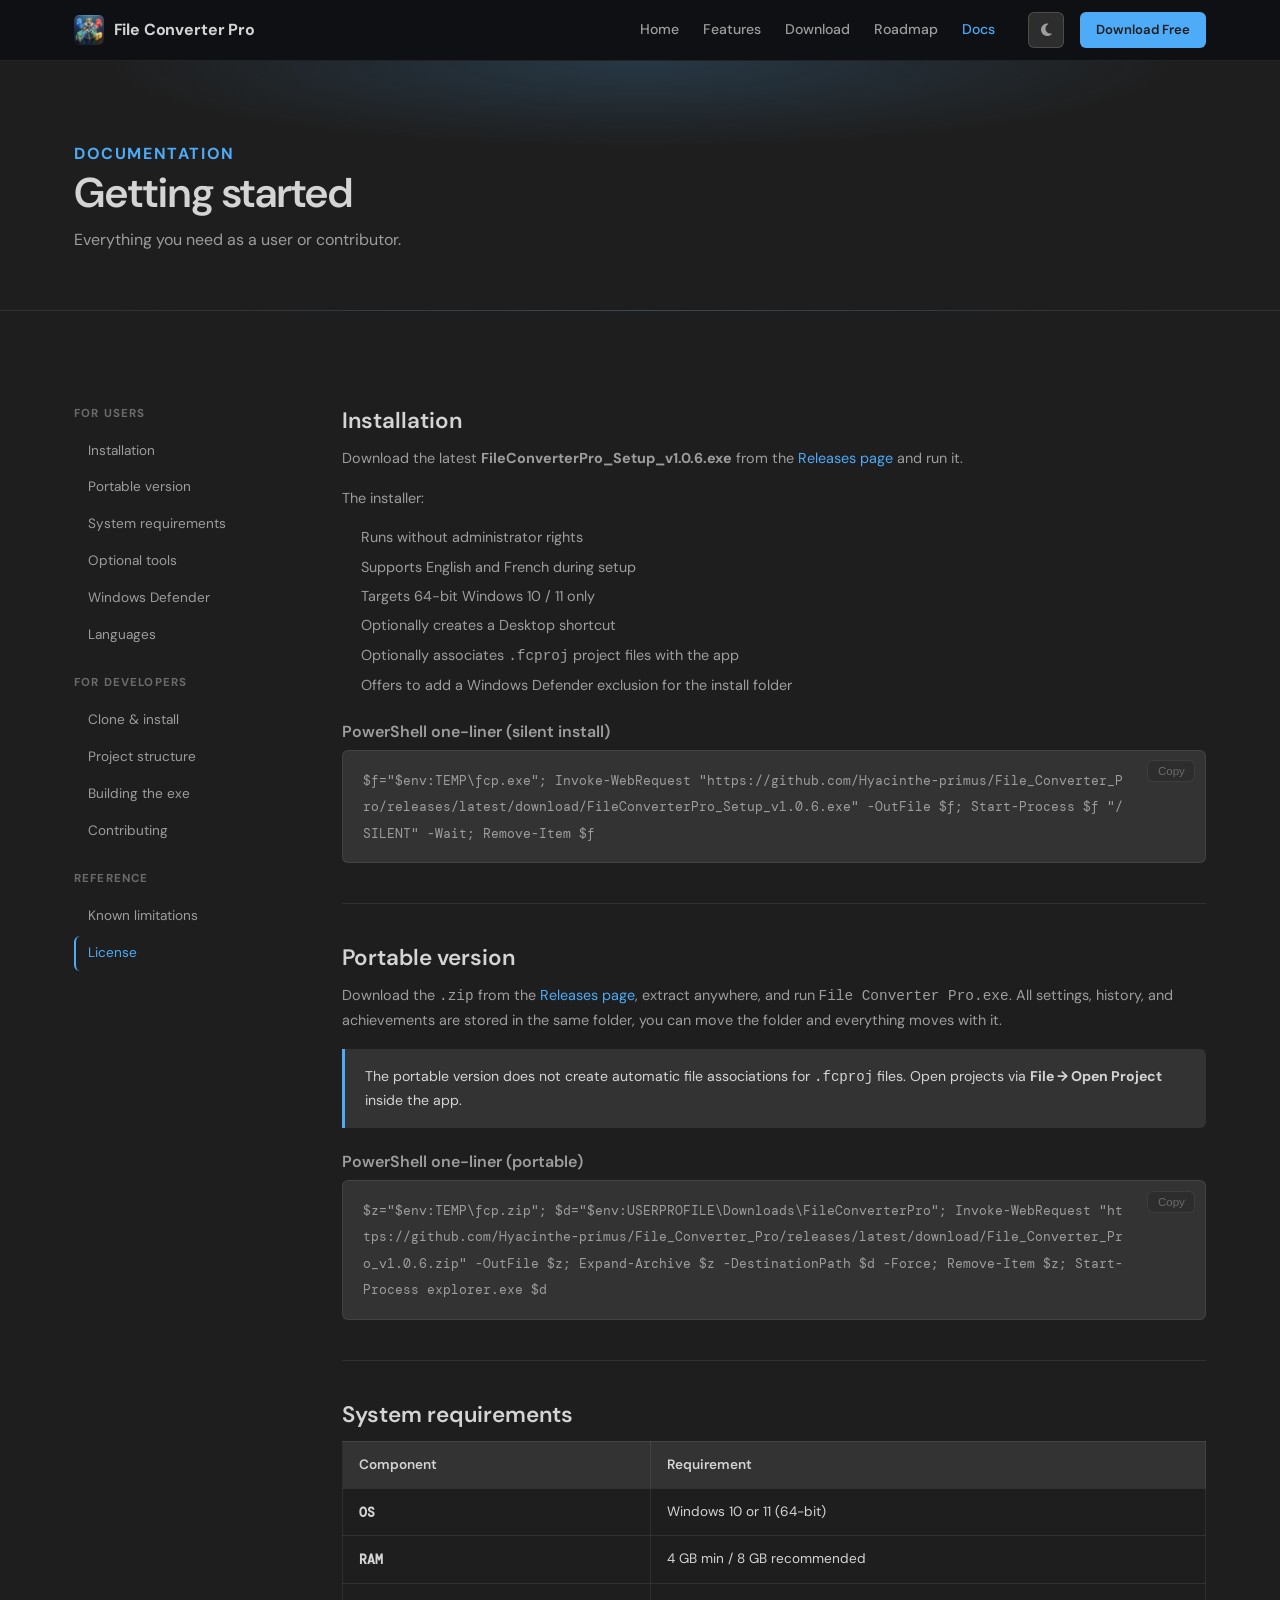
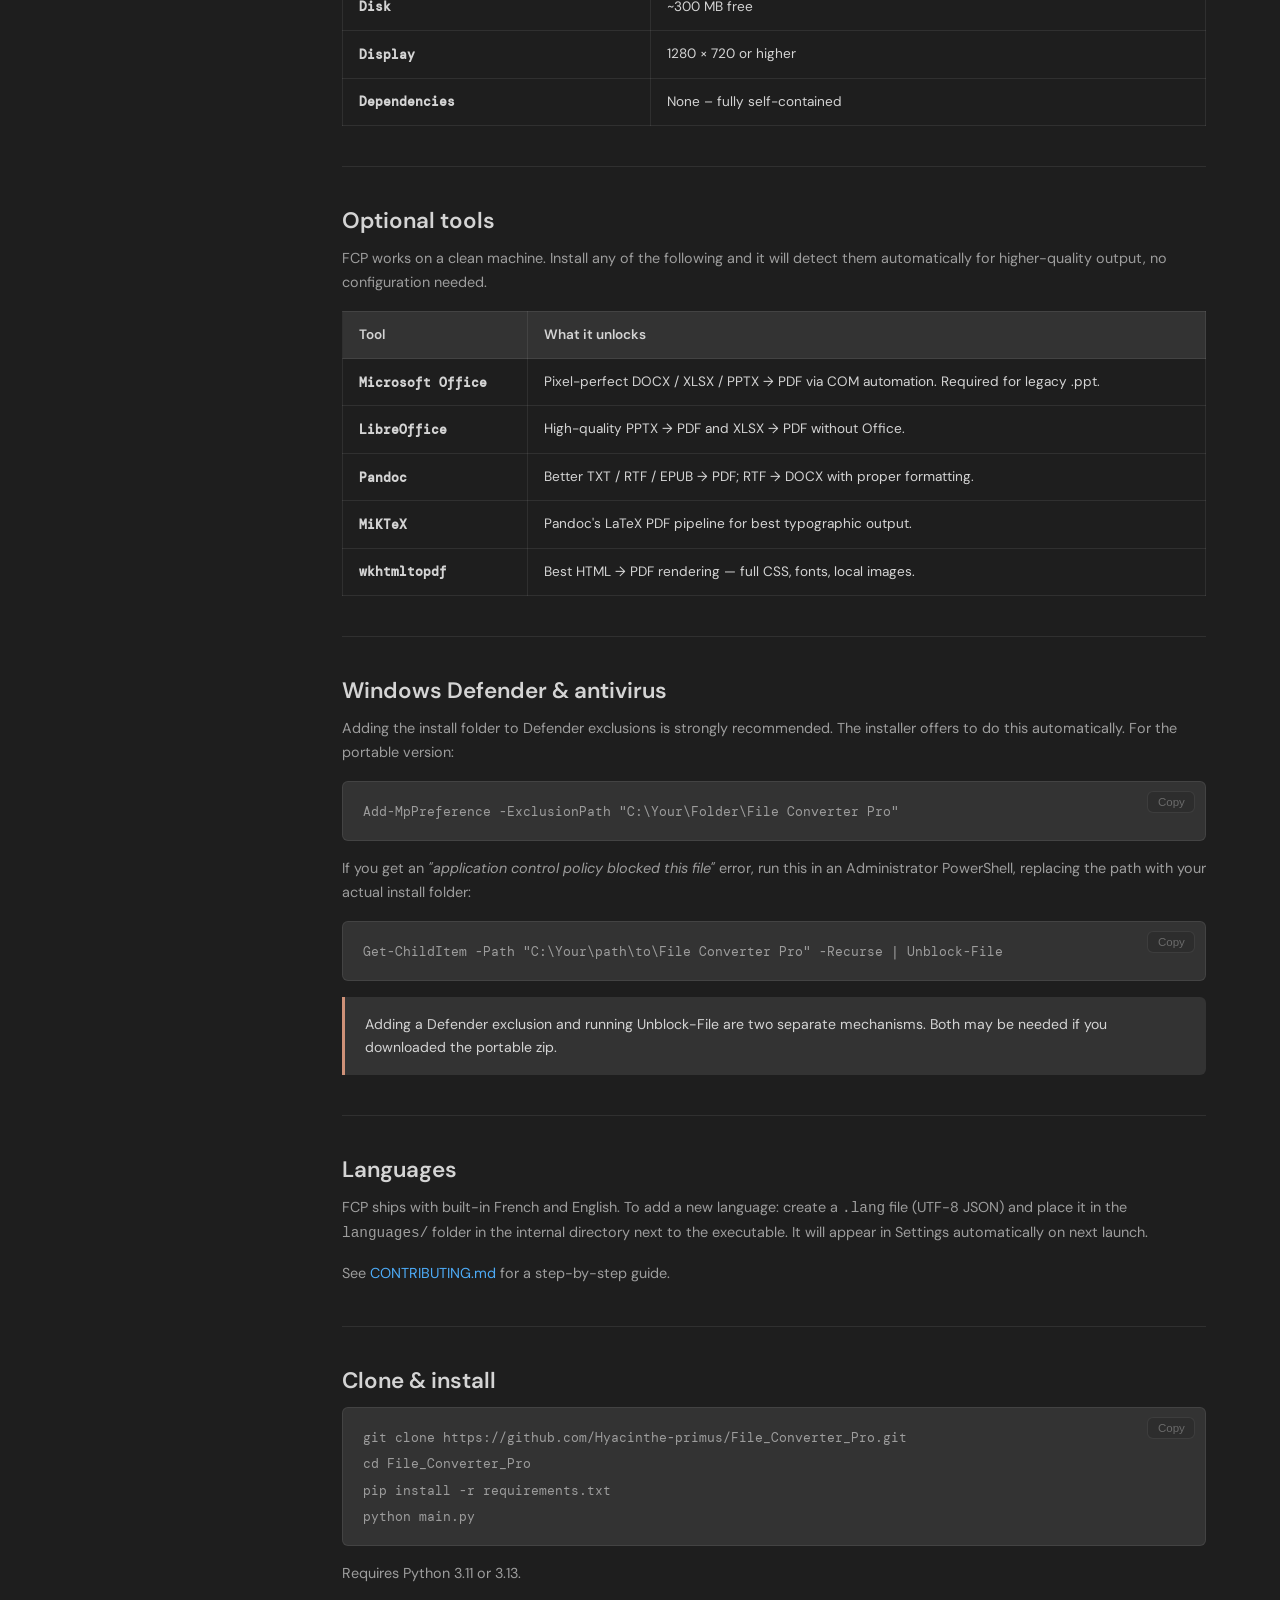
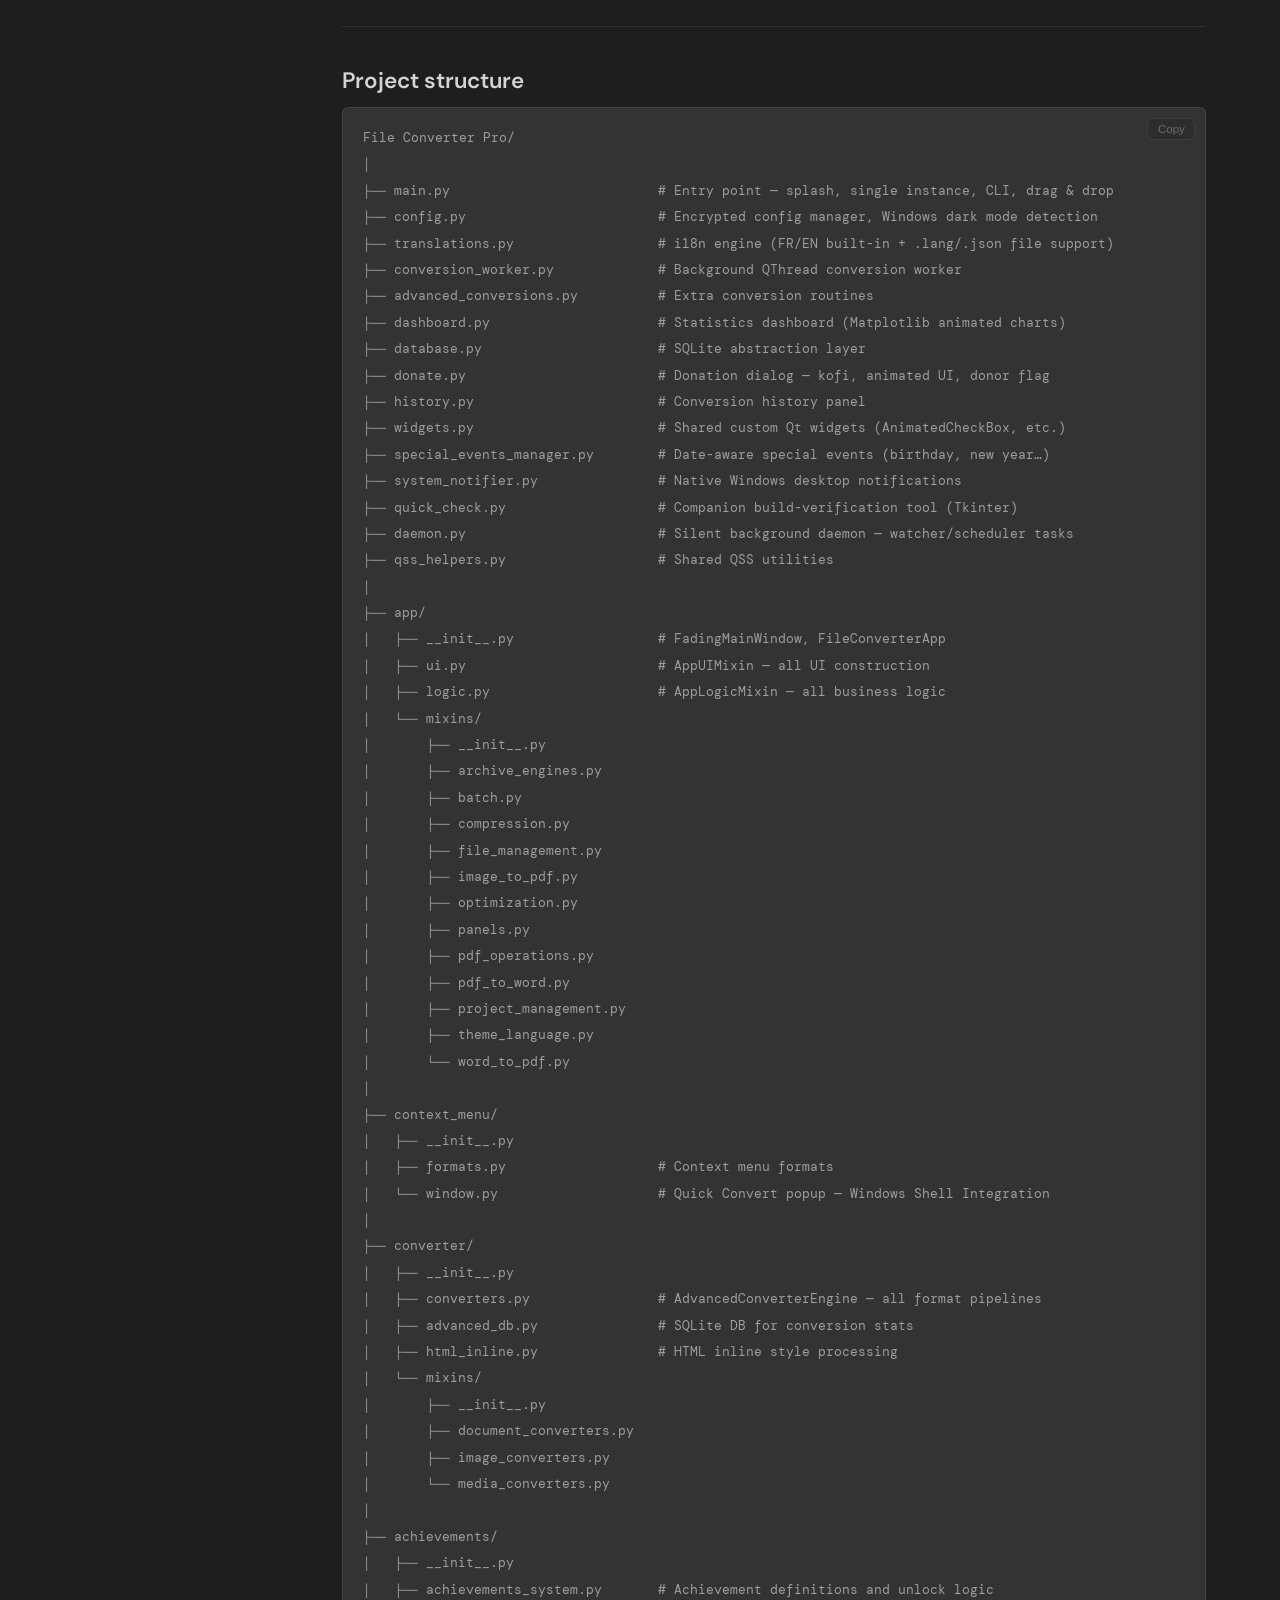
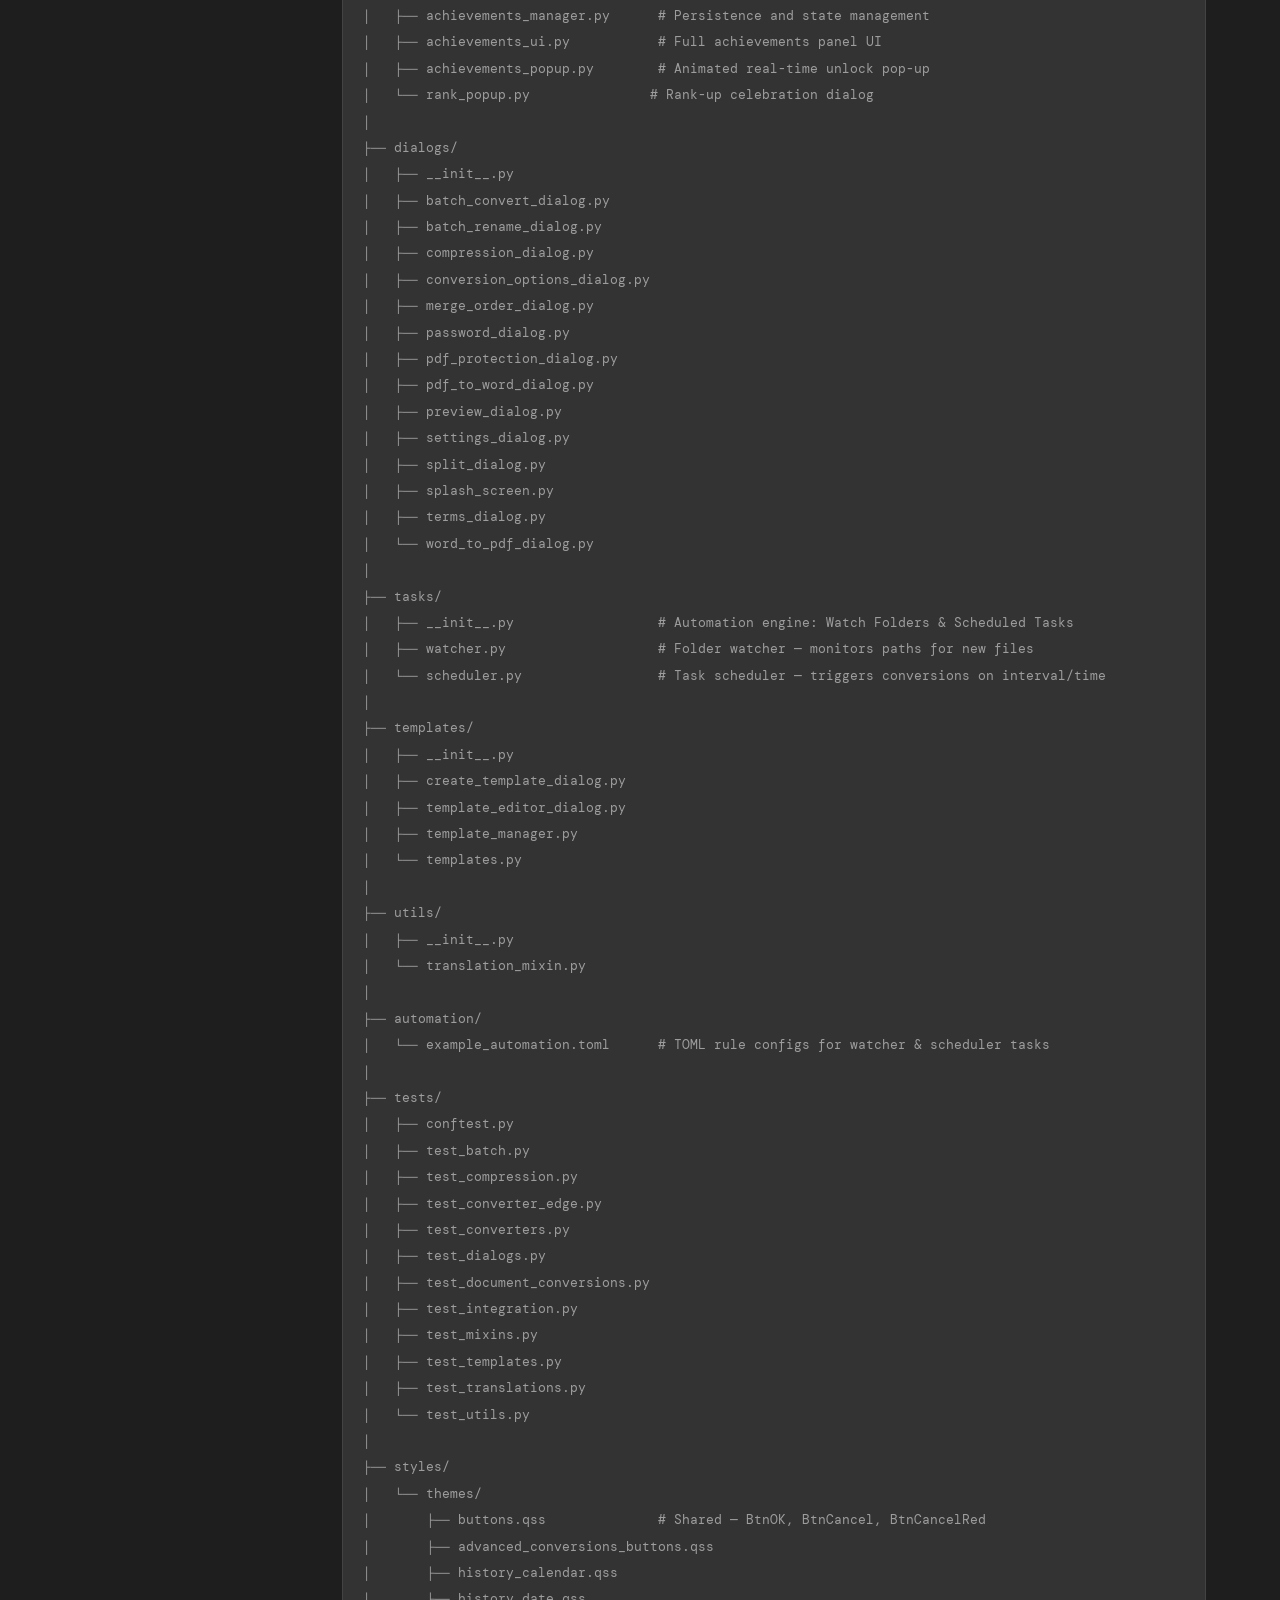
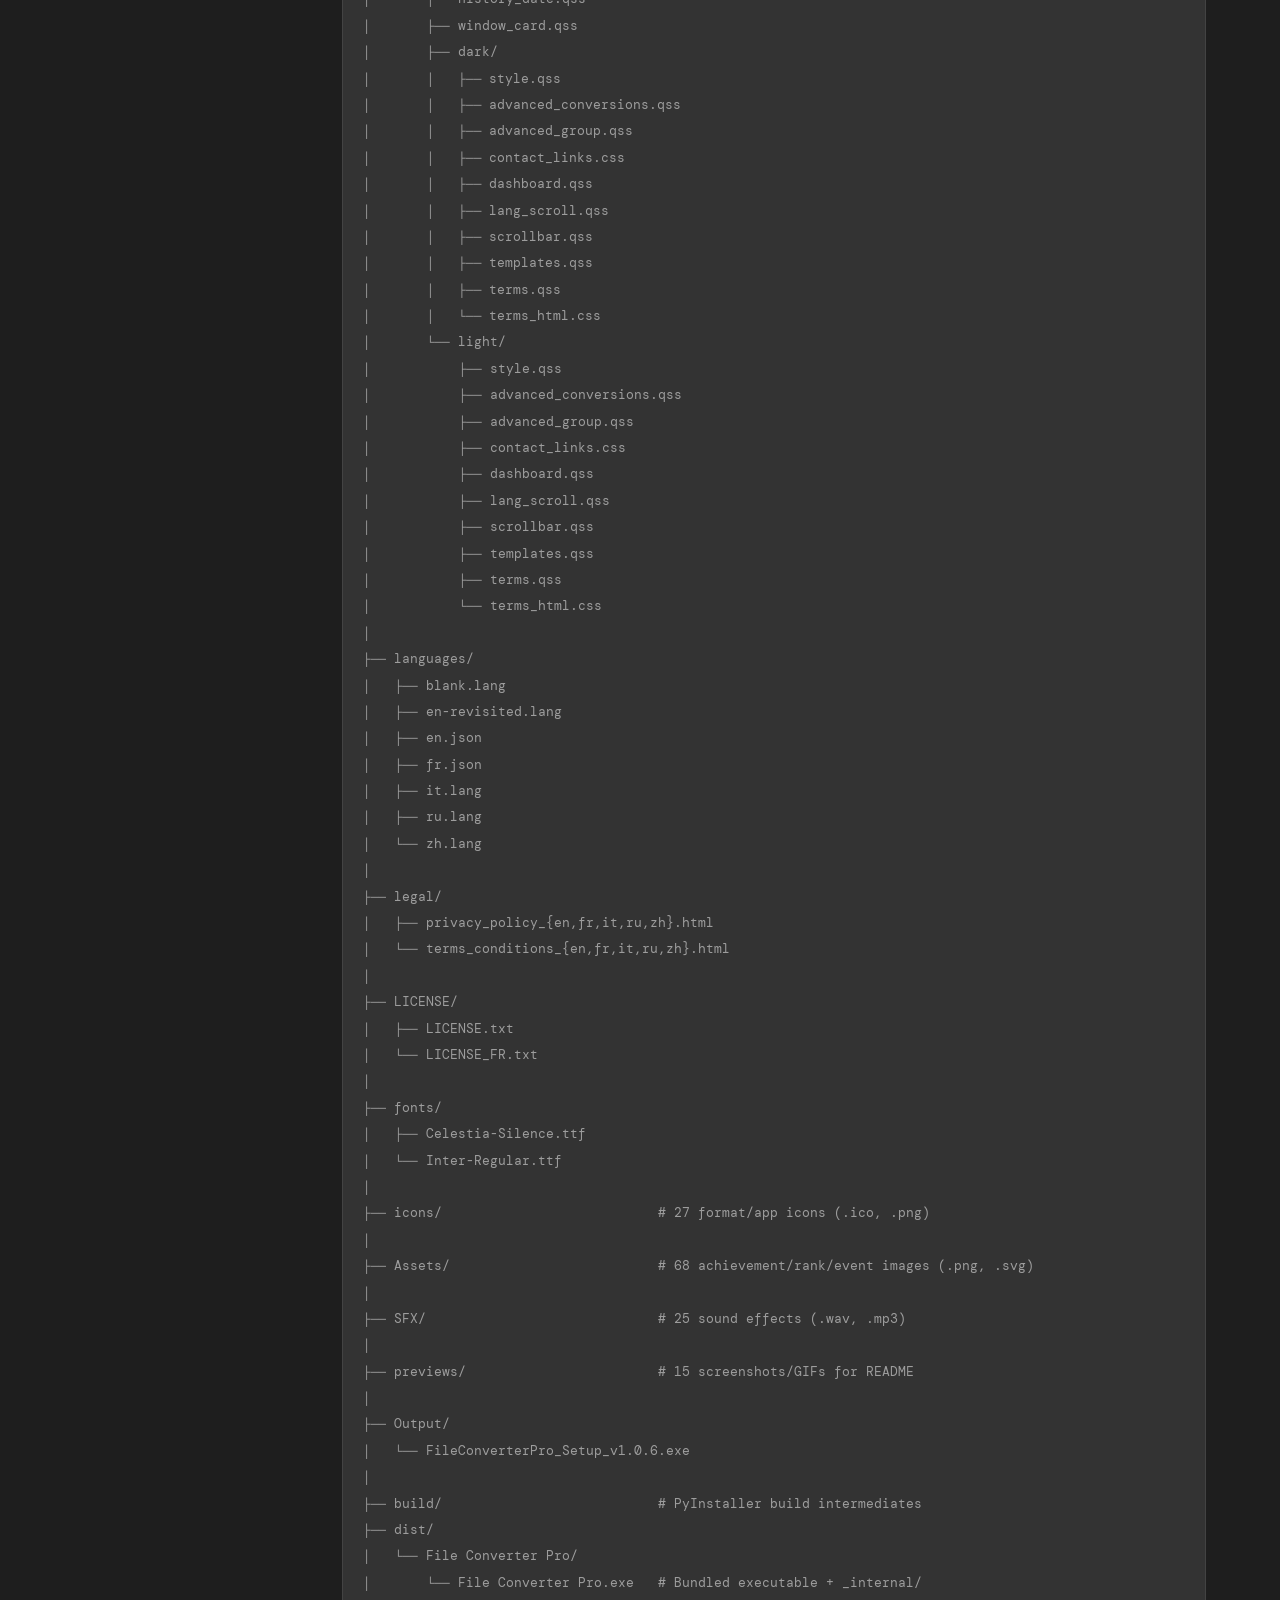
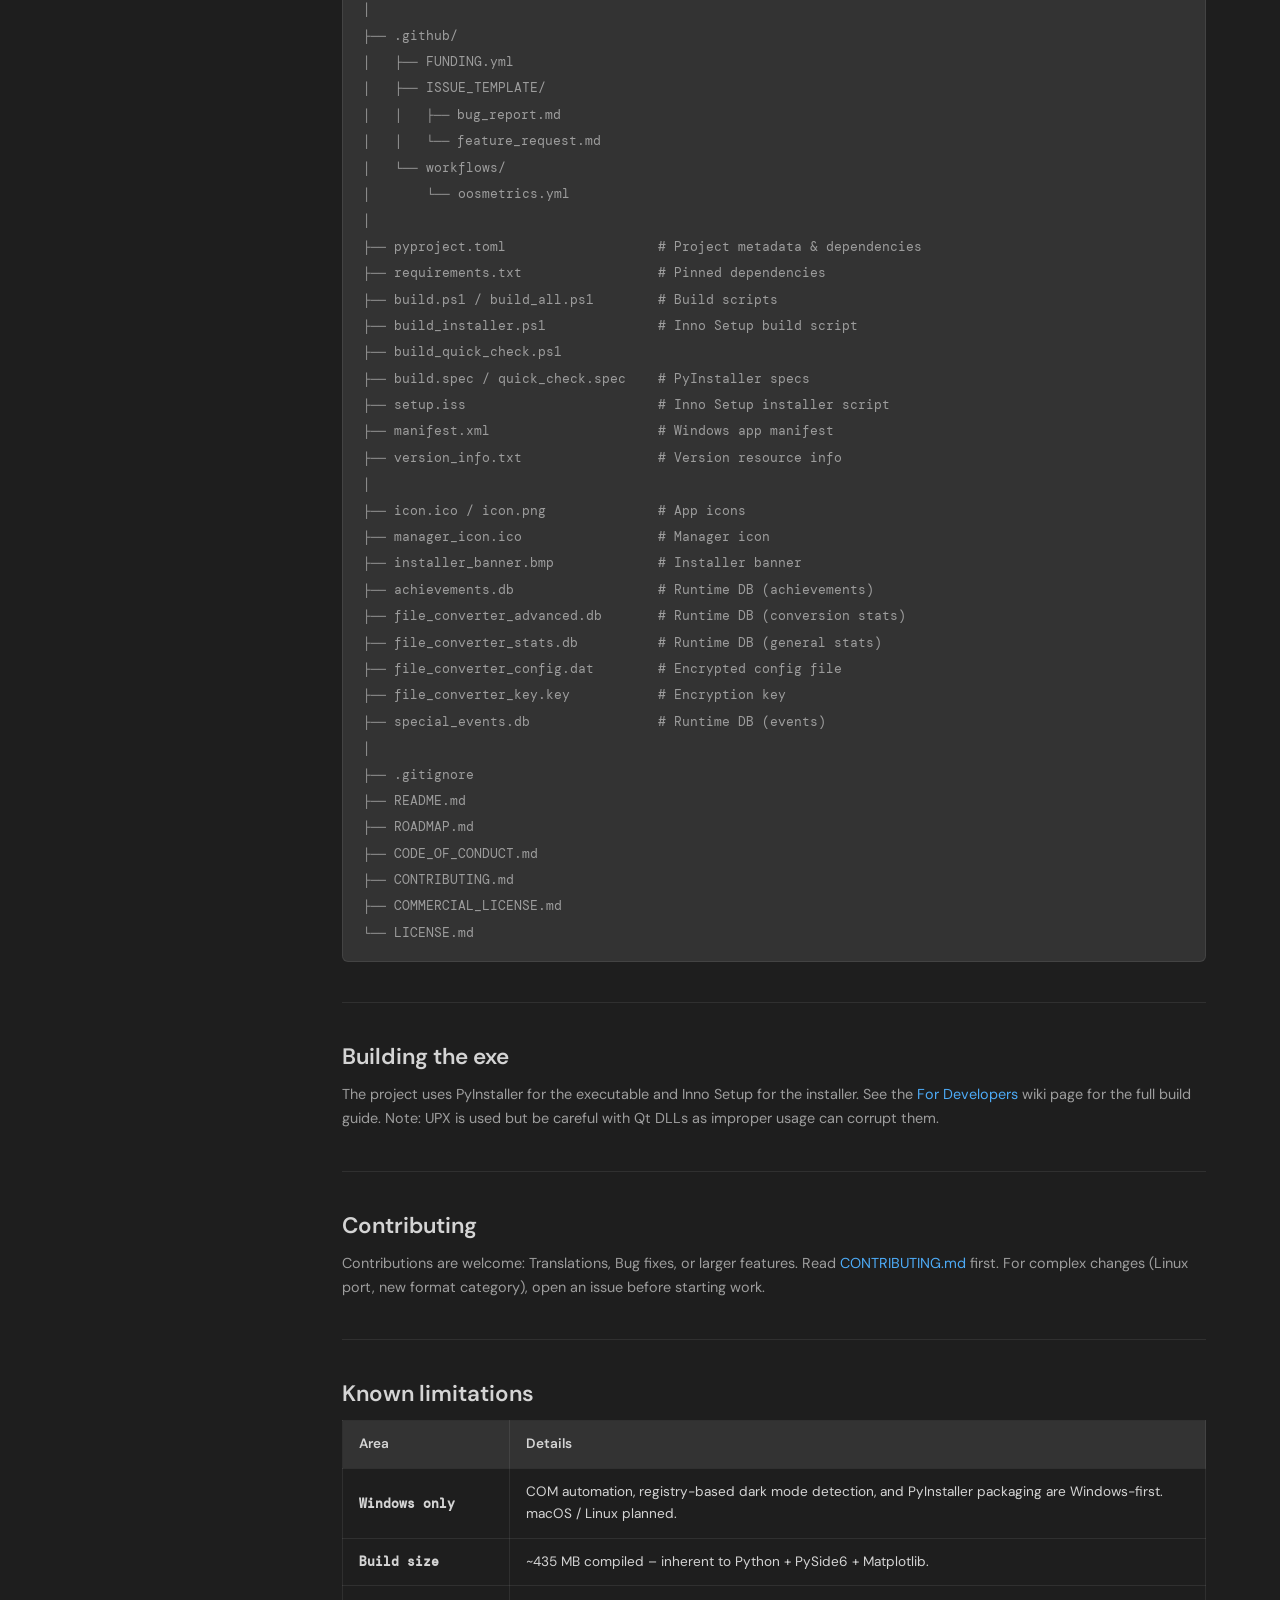
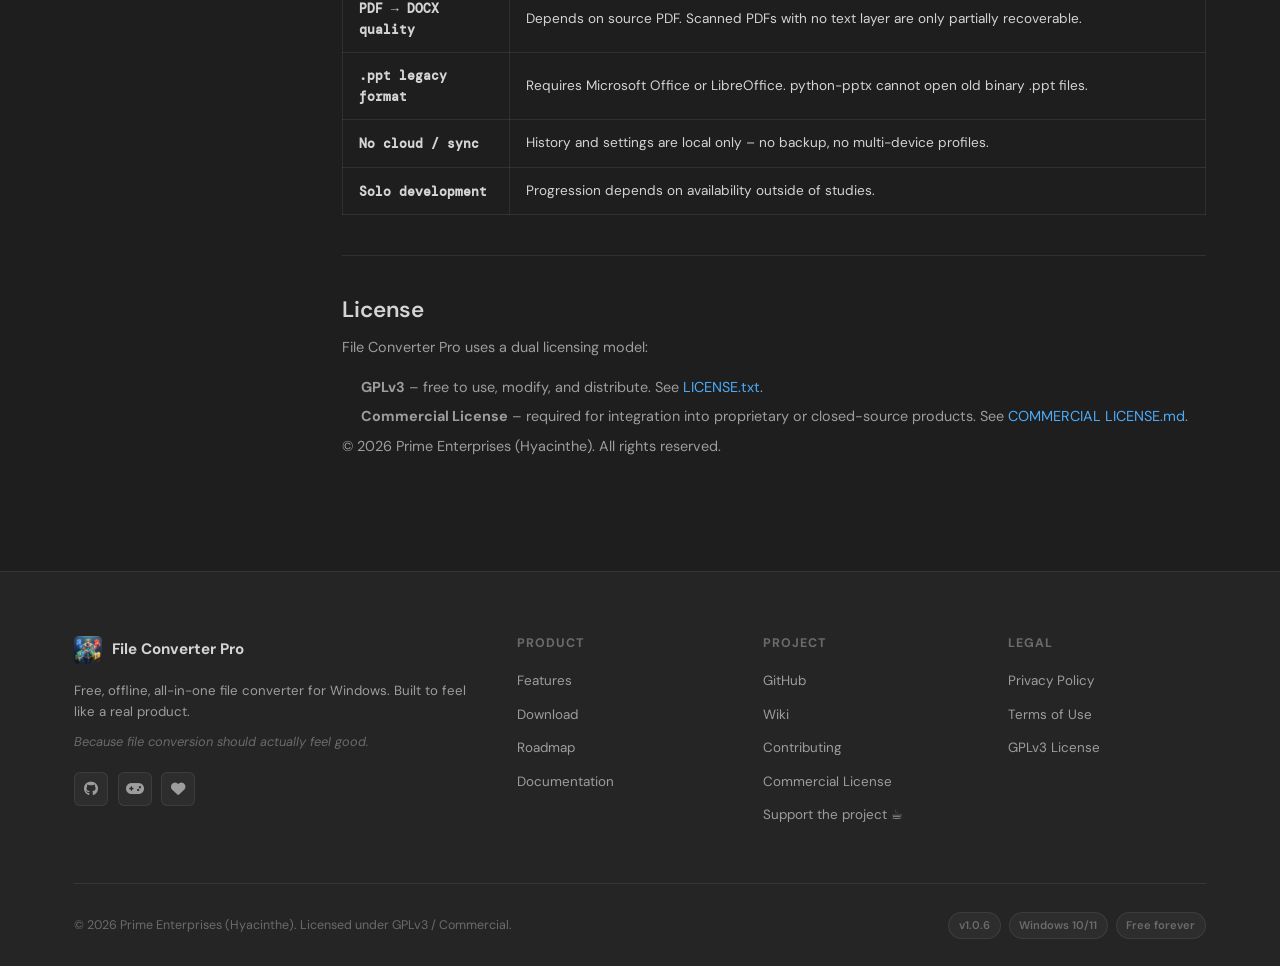
==== commit 3476ee7a: "Minor fixes" ====
--- a/docs.html
+++ b/docs.html
@@ -122,7 +122,7 @@
               <tbody>
                 <tr><td>OS</td><td>Windows 10 or 11 (64-bit)</td></tr>
                 <tr><td>RAM</td><td>4 GB min / 8 GB recommended</td></tr>
-                <tr><td>Disk</td><td>~500 MB free</td></tr>
+                <tr><td>Disk</td><td>~300 MB free</td></tr>
                 <tr><td>Display</td><td>1280 × 720 or higher</td></tr>
                 <tr><td>Dependencies</td><td>None – fully self-contained</td></tr>
               </tbody>
@@ -387,7 +387,7 @@
             </div>
 
             <h2 id="build">Building the exe</h2>
-            <p>The project uses PyInstaller for the executable and Inno Setup for the installer. See the <a href="https://github.com/Hyacinthe-primus/File_Converter_Pro/blob/main/CONTRIBUTING.md" target="_blank" rel="noopener">CONTRIBUTING.md</a> for the full build guide. Note: UPX is used but be careful with Qt DLLs as improper usage can corrupt them.</p>
+            <p>The project uses PyInstaller for the executable and Inno Setup for the installer. See the <a href="https://github.com/Hyacinthe-primus/File_Converter_Pro/wiki/For-Developers#building-the-exe" target="_blank" rel="noopener">For Developers</a> wiki page for the full build guide. Note: UPX is used but be careful with Qt DLLs as improper usage can corrupt them.</p>
 
             <h2 id="contributing">Contributing</h2>
             <p>Contributions are welcome: Translations, Bug fixes, or larger features. Read <a href="https://github.com/Hyacinthe-primus/File_Converter_Pro/blob/main/CONTRIBUTING.md" target="_blank" rel="noopener">CONTRIBUTING.md</a> first. For complex changes (Linux port, new format category), open an issue before starting work.</p>
@@ -408,8 +408,8 @@
             <h2 id="license">License</h2>
             <p>File Converter Pro uses a dual licensing model:</p>
             <ul>
-              <li><strong>GPLv3</strong> – free to use, modify, and distribute. See <a href="https://www.gnu.org/licenses/gpl-3.0.fr.html#license-text" target="_blank" rel="noopener">LICENSE.txt</a>.</li>
-              <li><strong>Commercial License</strong> – required for integration into proprietary or closed-source products. See <a href="https://github.com/Hyacinthe-primus/File_Converter_Pro/blob/main/COMMERCIAL_LICENSE.md" target="_blank" rel="noopener">COMMERCIAL_LICENSE.md</a>.</li>
+              <li><strong>GPLv3</strong> – free to use, modify, and distribute. See <a href="https://www.gnu.org/licenses/gpl-3.0.html#license-text" target="_blank" rel="noopener">LICENSE.txt</a>.</li>
+              <li><strong>Commercial License</strong> – required for integration into proprietary or closed-source products. See <a href="https://github.com/Hyacinthe-primus/File_Converter_Pro/blob/main/COMMERCIAL_LICENSE.md" target="_blank" rel="noopener">COMMERCIAL LICENSE.md</a>.</li>
             </ul>
             <p>&copy; <span data-fcp-year></span> Prime Enterprises (Hyacinthe). All rights reserved.</p>
 
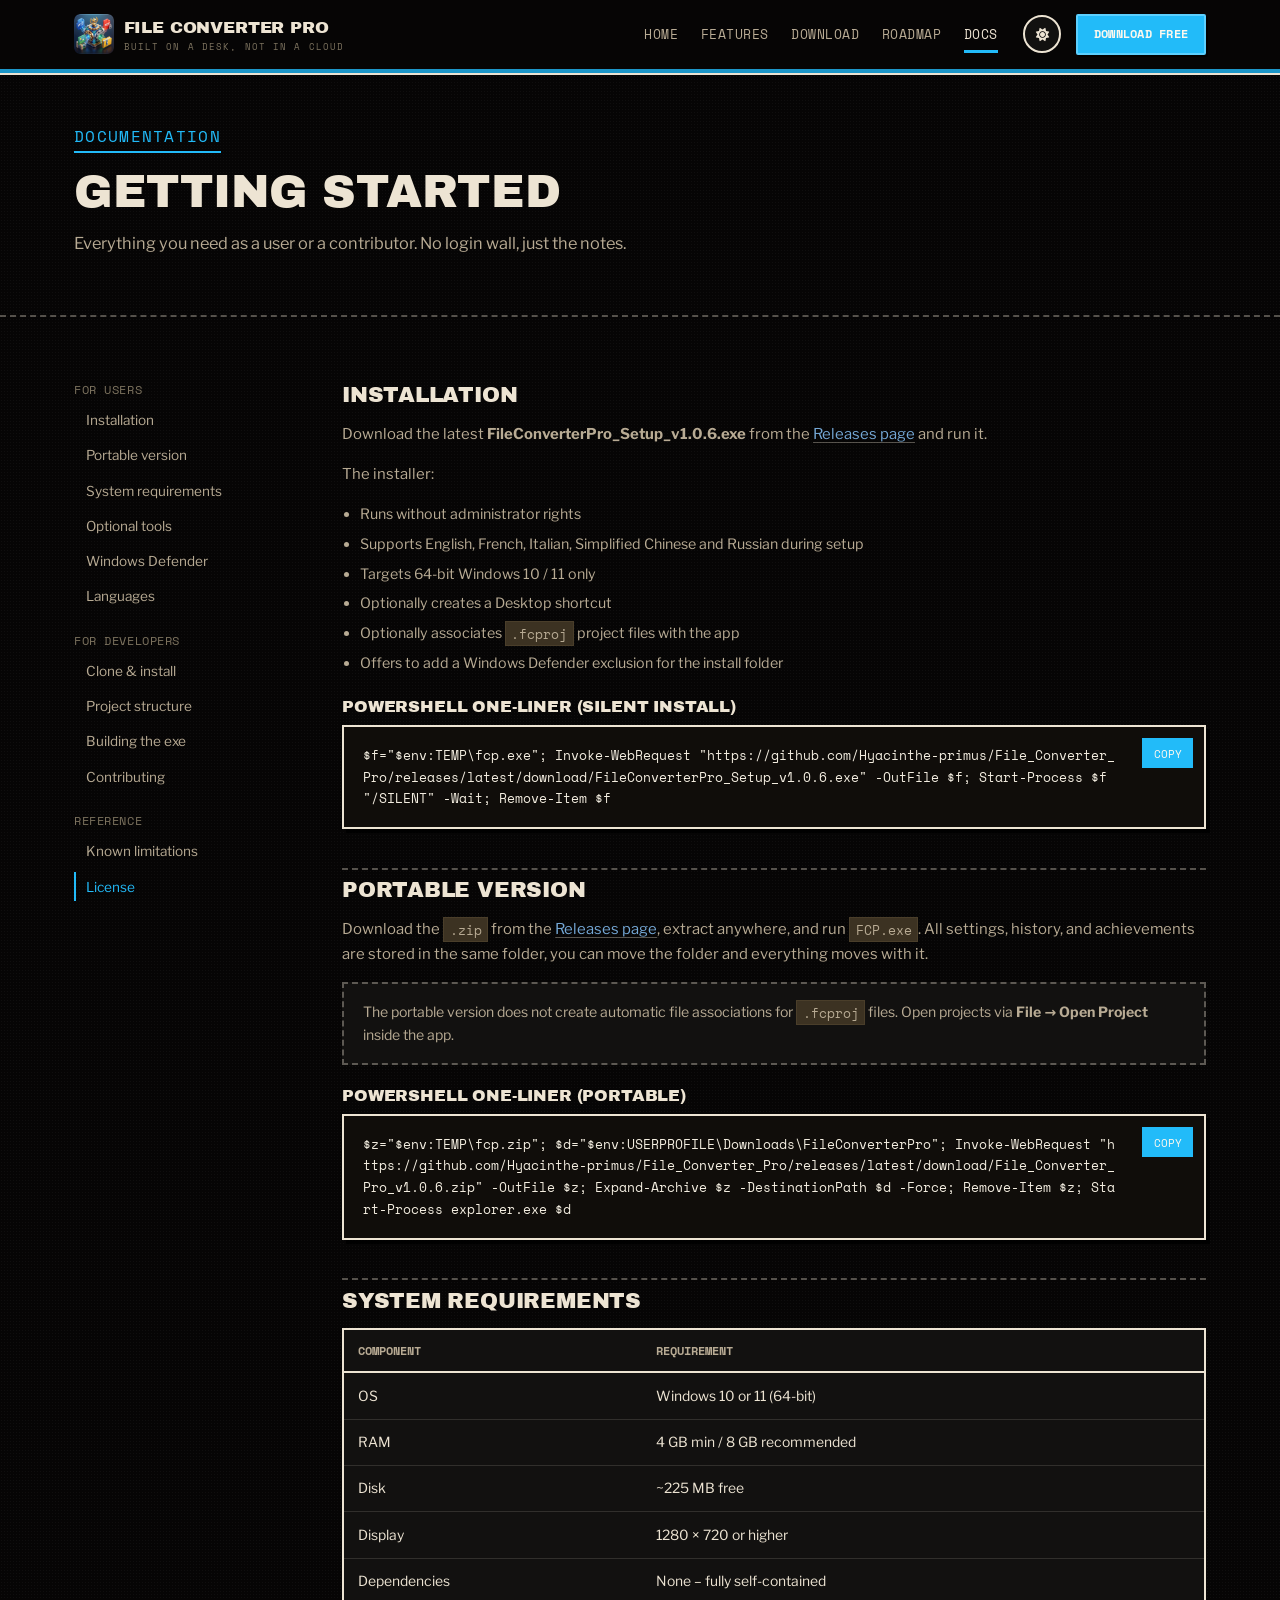
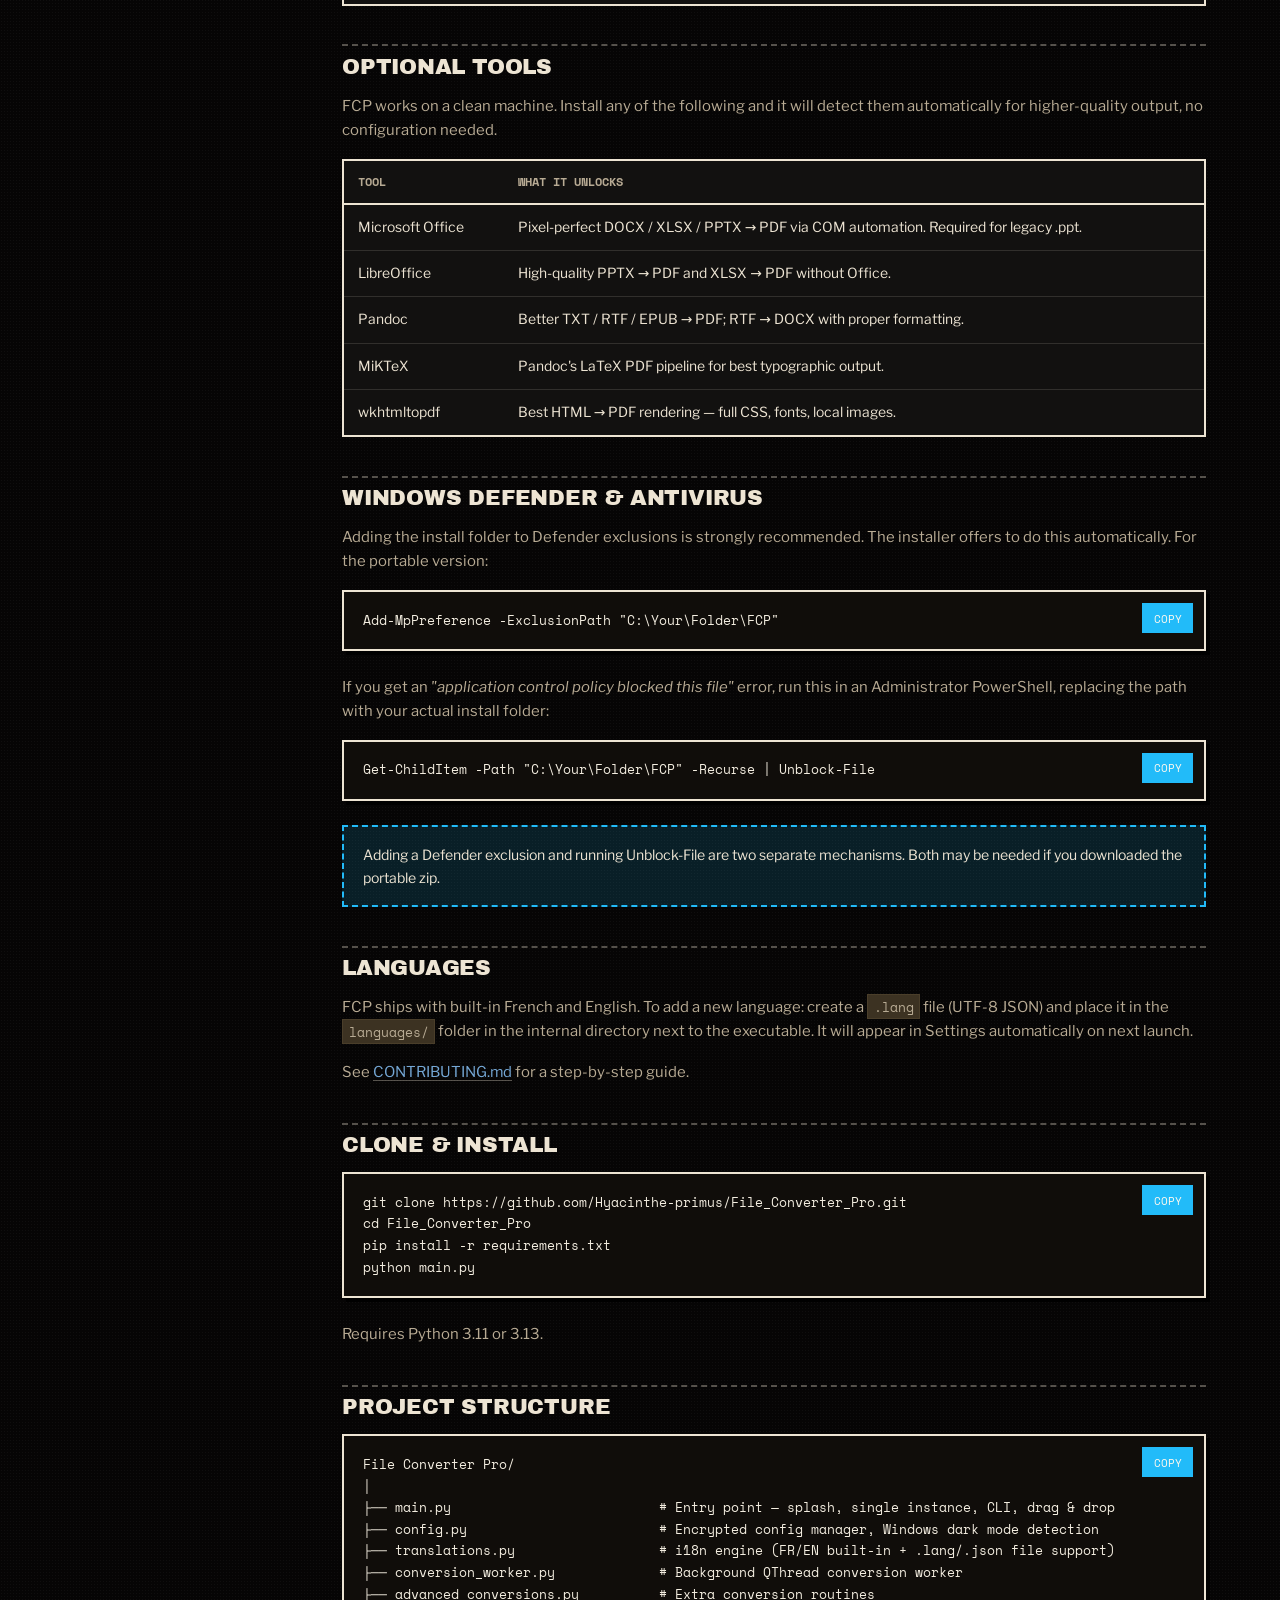
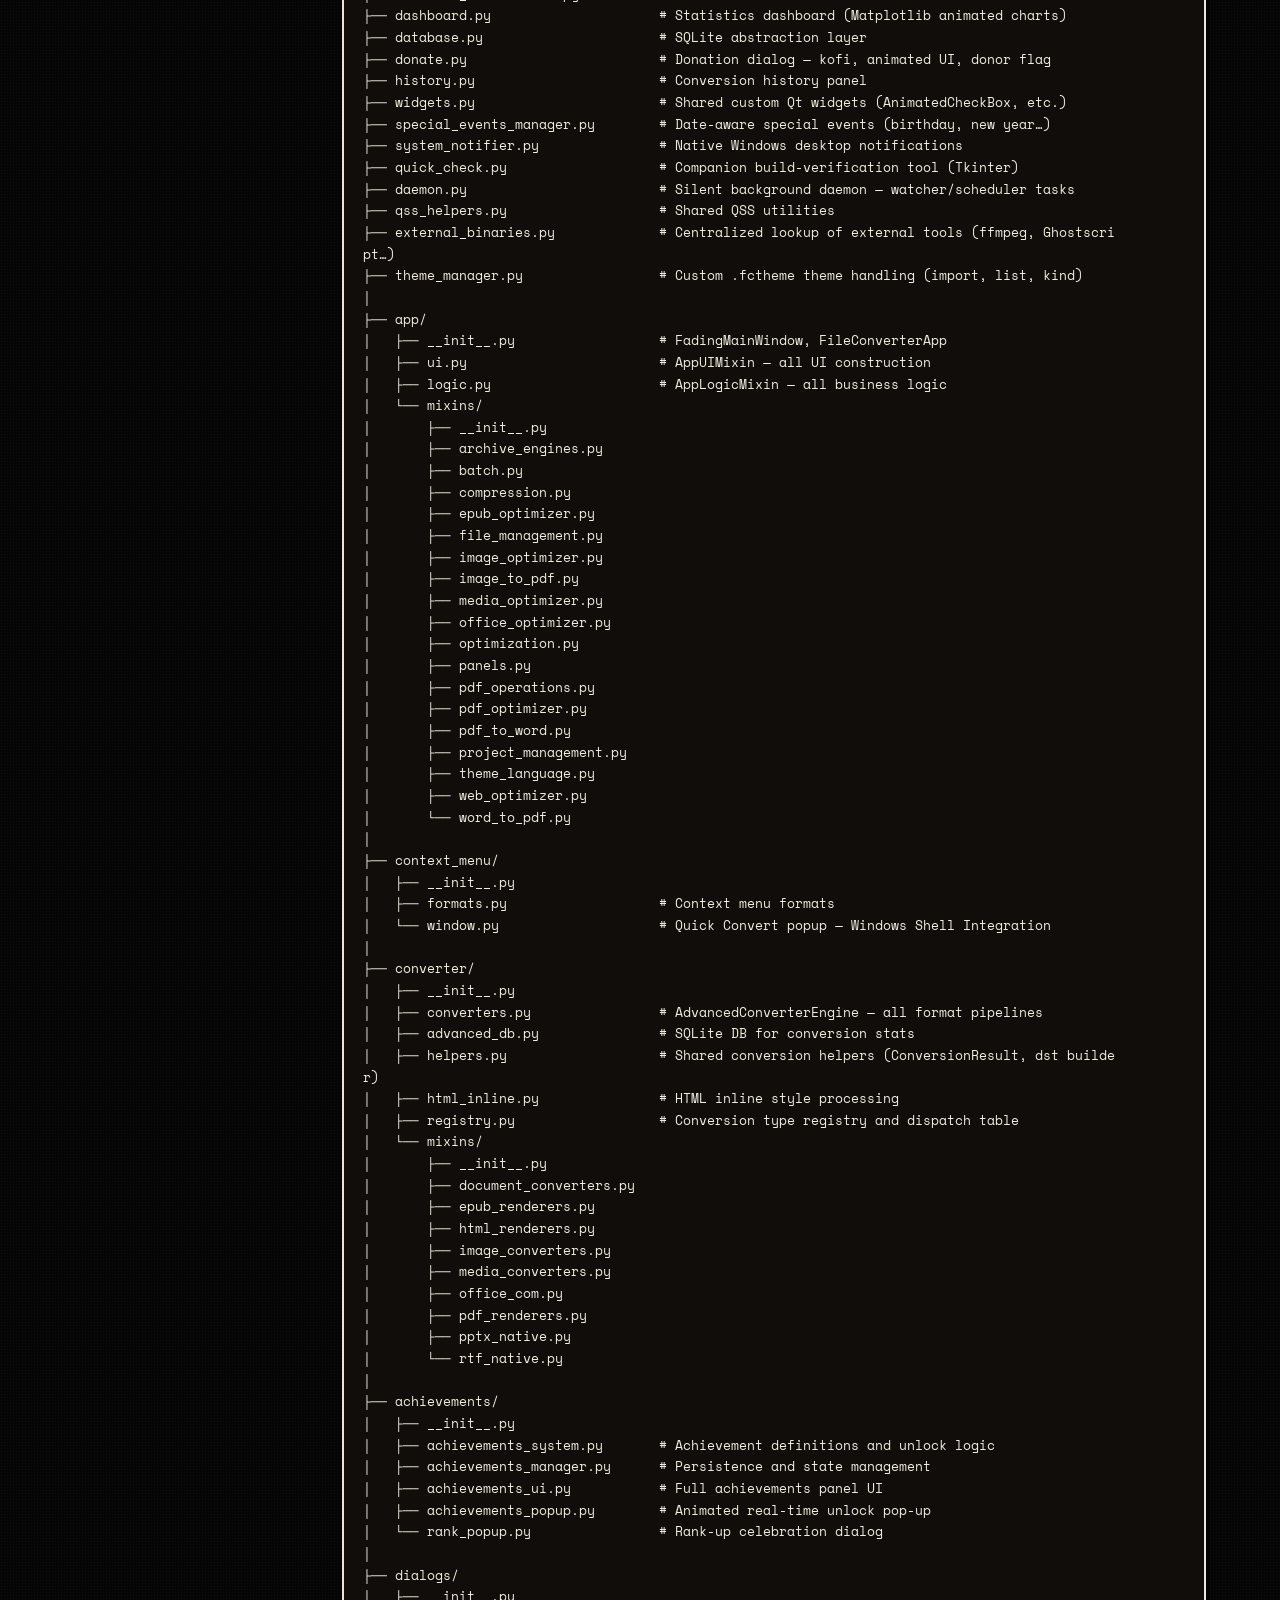
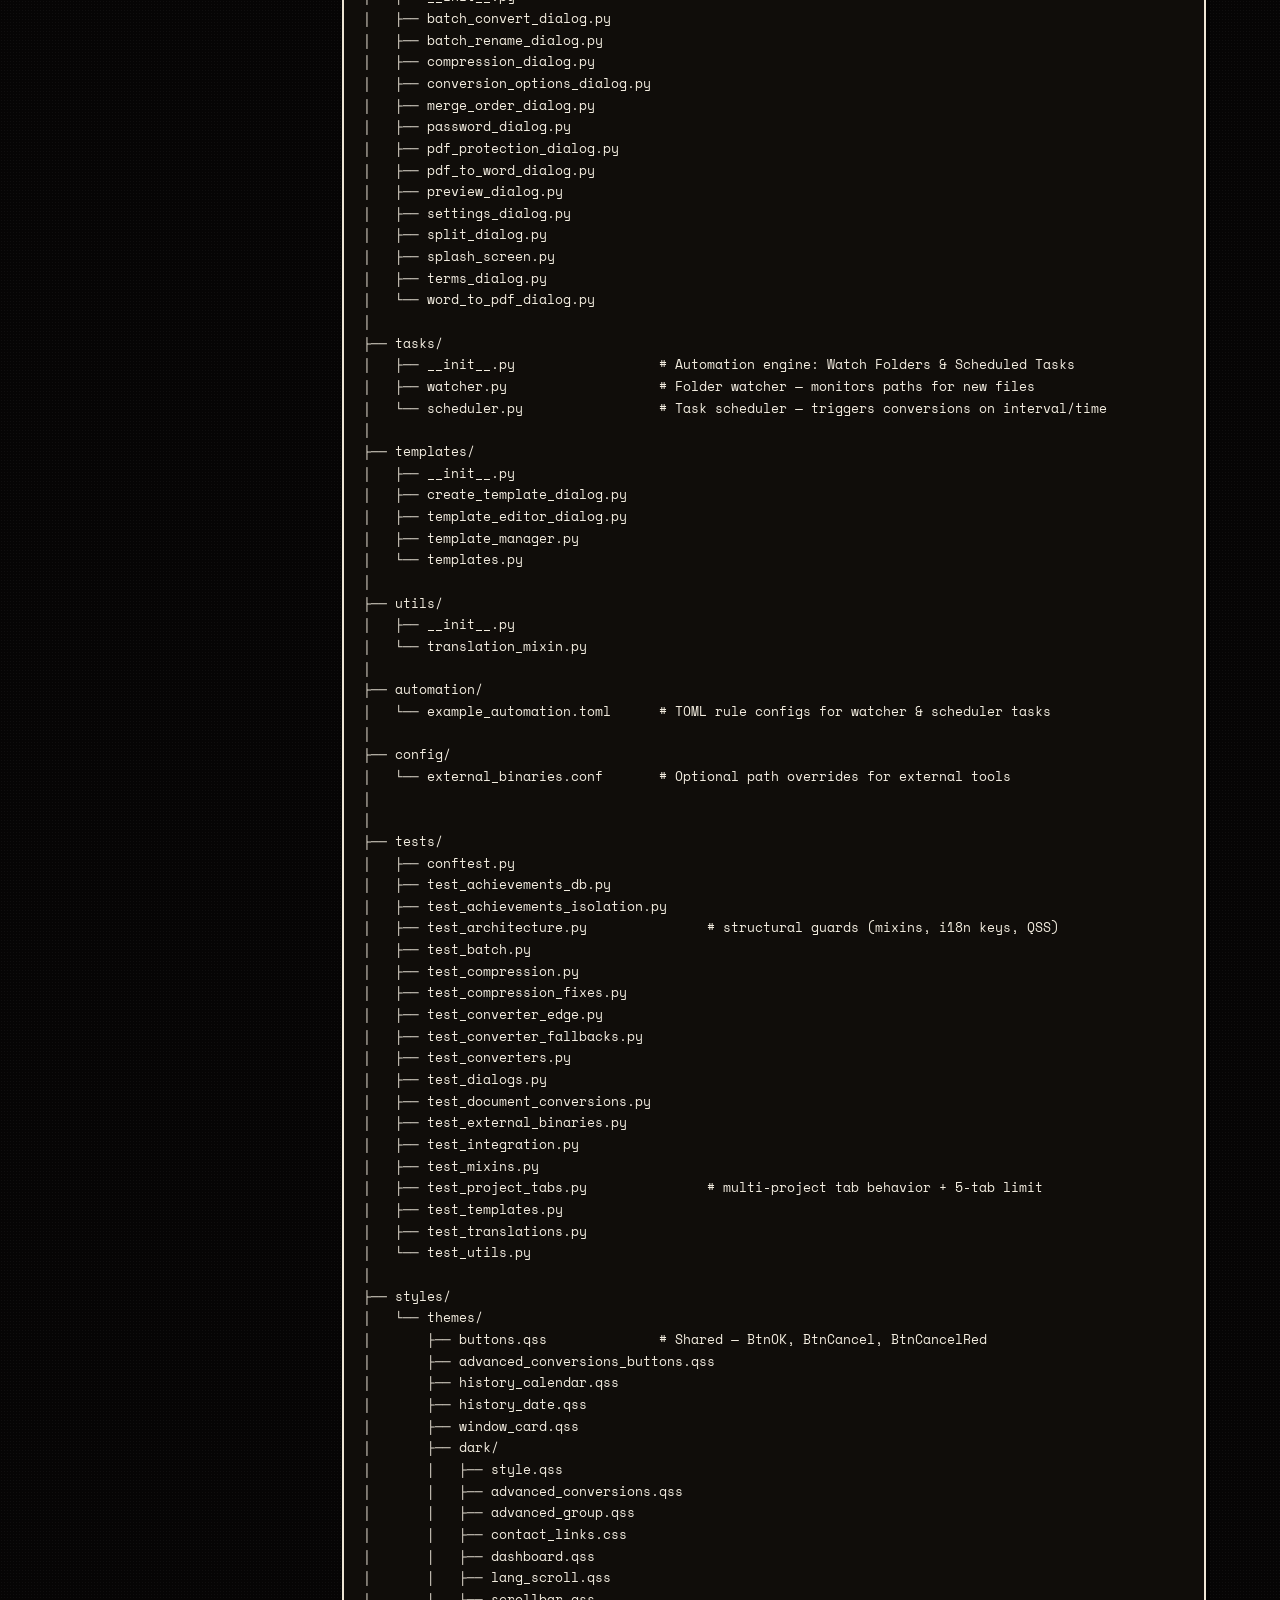
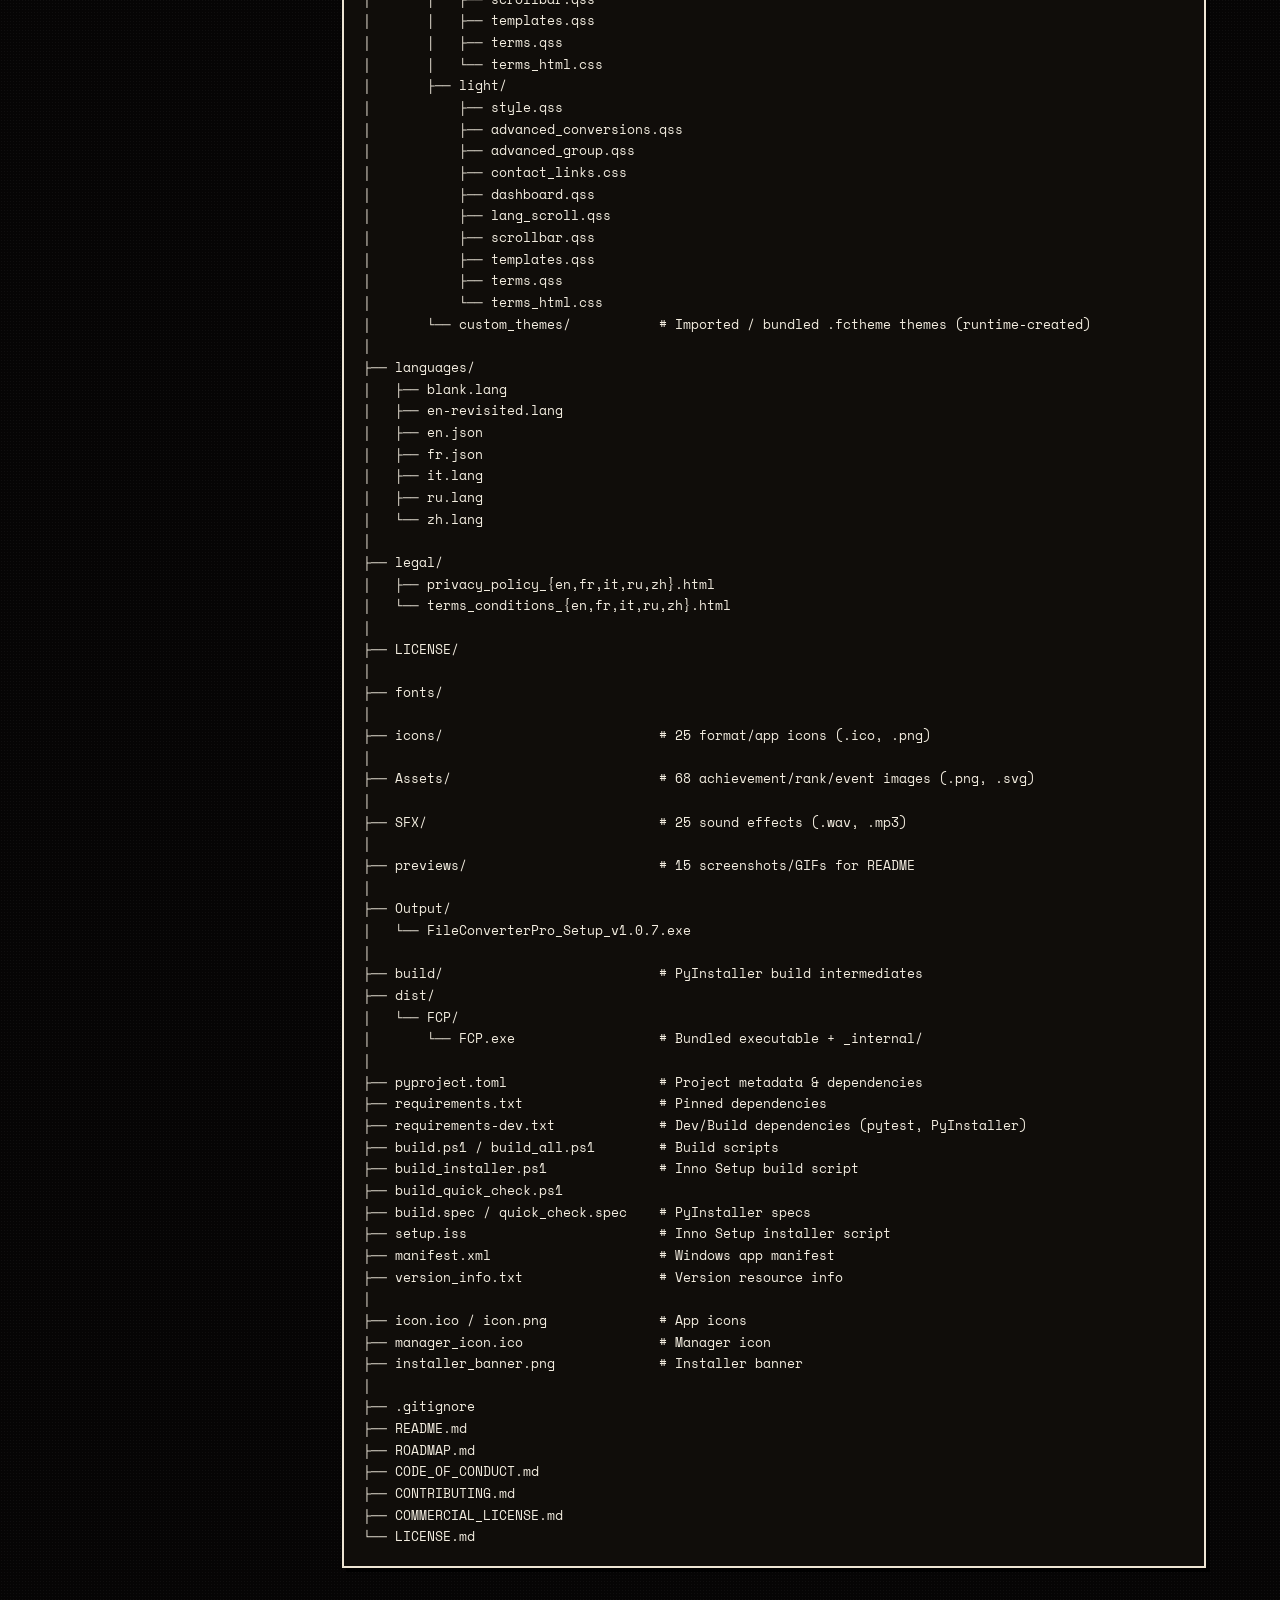
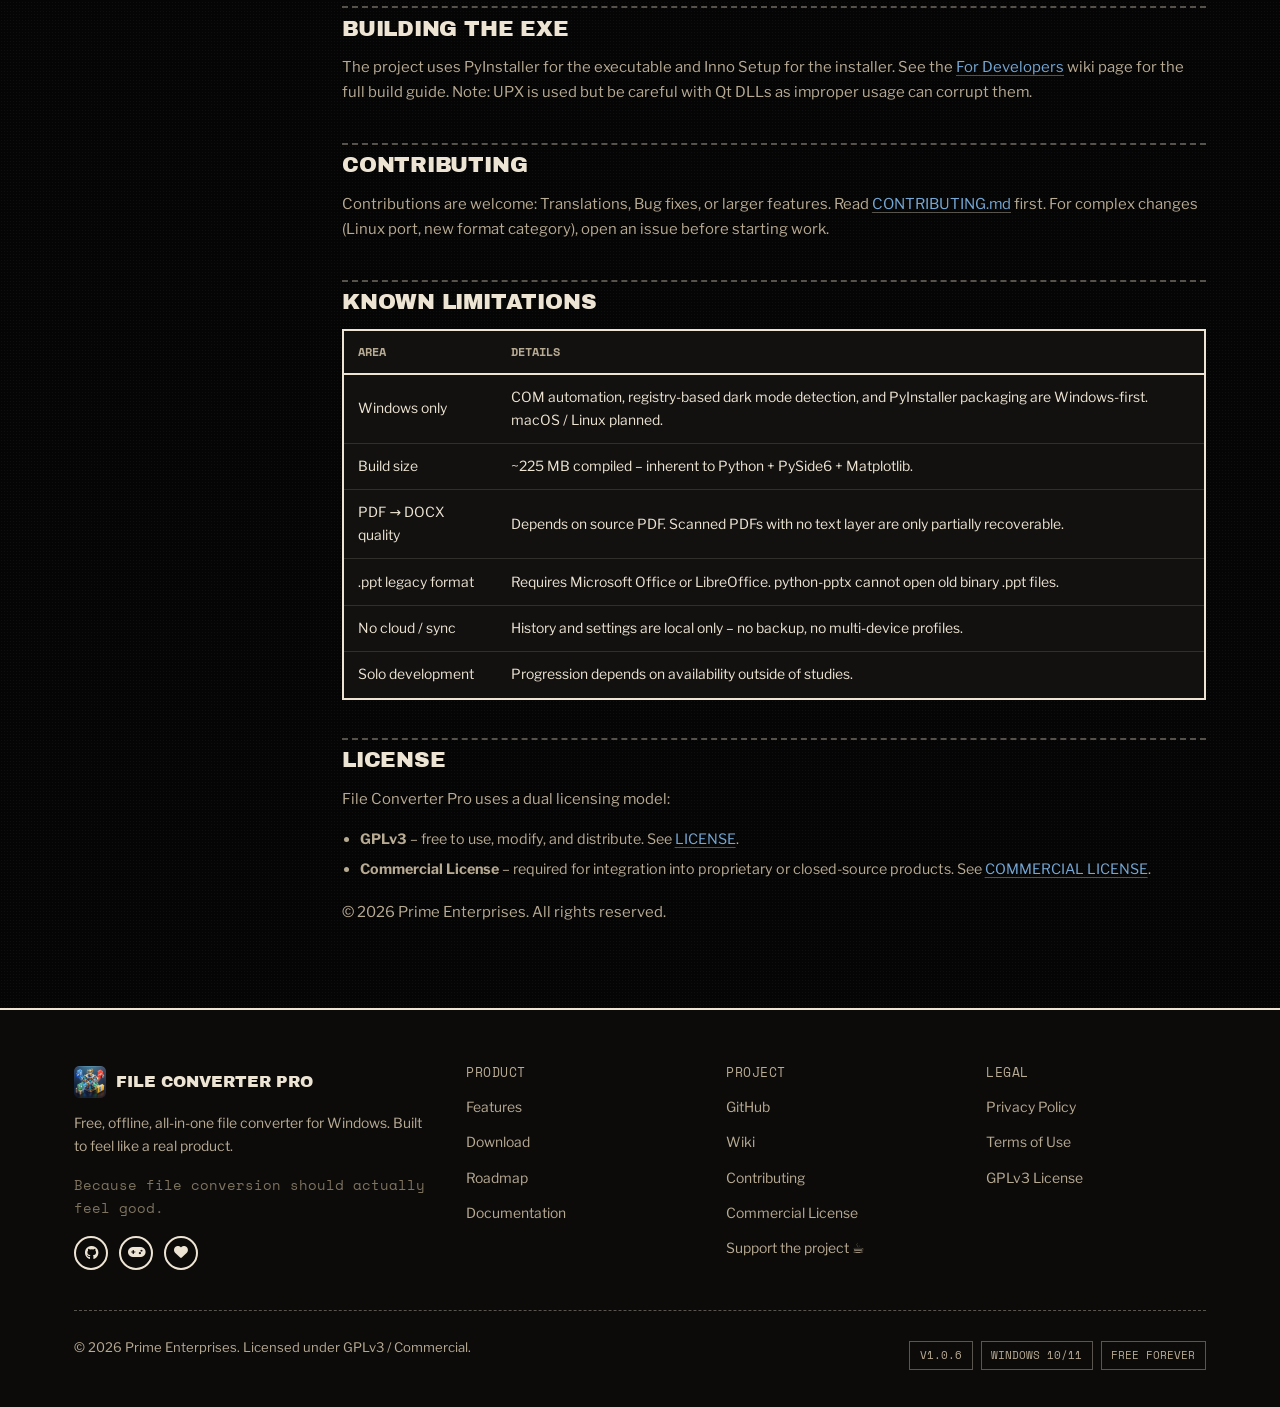
==== commit 75e3f6e3: "Replace FC text logo with images/logo.png and set dark theme as default" ====
--- a/docs.html
+++ b/docs.html
@@ -7,7 +7,7 @@
   <meta name="description" content="Setup guide, supported formats, optional tools, troubleshooting and contributing guide for File Converter Pro.">
   <link rel="icon" href="images/favicon.ico" type="image/x-icon">
   <link rel="stylesheet" href="https://cdnjs.cloudflare.com/ajax/libs/font-awesome/6.4.0/css/all.min.css">
-  <link href="https://fonts.googleapis.com/css2?family=DM+Sans:ital,opsz,wght@0,9..40,300;0,9..40,400;0,9..40,500;0,9..40,600;0,9..40,700;1,9..40,400&family=DM+Mono:wght@400;500&display=swap" rel="stylesheet">
+  <link href="https://fonts.googleapis.com/css2?family=Archivo+Black&family=Libre+Franklin:ital,wght@0,300;0,400;0,500;0,600;0,700;1,400&family=Space+Mono:wght@400;700&display=swap" rel="stylesheet">
   <link rel="stylesheet" href="css/style.css">
   <script>(function(){const t=localStorage.getItem('fcp-theme')||'dark';document.documentElement.setAttribute('data-theme',t);})();</script>
 </head>
@@ -19,8 +19,8 @@
       <div class="header-content">
         <div class="logo">
           <a href="index.html">
-            <img src="images/logo.png" alt="File Converter Pro" class="logo-img">
-            <span class="logo-text">File Converter Pro</span>
+            <img src="images/logo.png" alt="FC" class="logo-mark">
+            <span class="logo-text">File Converter Pro<em>built on a desk, not in a cloud</em></span>
           </a>
         </div>
         <button class="mobile-menu-toggle" aria-label="Toggle navigation" id="mobile-toggle">
@@ -46,13 +46,13 @@
     </div>
   </header>
 
-  <main id="main-content">
+<main id="main-content">
 
     <section class="page-hero">
       <div class="container">
         <p class="section-label">Documentation</p>
         <h1>Getting started</h1>
-        <p>Everything you need as a user or contributor.</p>
+        <p>Everything you need as a user or a contributor. No login wall, just the notes.</p>
       </div>
     </section>
 
@@ -89,11 +89,11 @@
           <div class="docs-content">
 
             <h2 id="install">Installation</h2>
-            <p>Download the latest <strong>FileConverterPro_Setup_v<span data-fcp="version">1.0.6</span>.exe</strong> from the <a href="https://github.com/Hyacinthe-primus/File_Converter_Pro/releases" target="_blank" rel="noopener">Releases page</a> and run it.</p>
+            <p>Download the latest <strong>FileConverterPro_Setup_v<span data-fcp="version">1.0.7</span>.exe</strong> from the <a href="https://github.com/Hyacinthe-primus/File_Converter_Pro/releases" target="_blank" rel="noopener">Releases page</a> and run it.</p>
             <p>The installer:</p>
             <ul>
               <li>Runs without administrator rights</li>
-              <li>Supports English and French during setup</li>
+              <li>Supports English, French, Italian, Simplified Chinese and Russian during setup</li>
               <li>Targets 64-bit Windows 10 / 11 only</li>
               <li>Optionally creates a Desktop shortcut</li>
               <li>Optionally associates <code>.fcproj</code> project files with the app</li>
@@ -102,17 +102,17 @@
 
             <h3>PowerShell one-liner (silent install)</h3>
             <div class="code-block">
-              <code data-fcp-installer-cmd>$f="$env:TEMP\fcp.exe"; Invoke-WebRequest "https://github.com/Hyacinthe-primus/File_Converter_Pro/releases/latest/download/FileConverterPro_Setup_v1.0.6.exe" -OutFile $f; Start-Process $f "/SILENT" -Wait; Remove-Item $f</code>
+              <code data-fcp-installer-cmd>$f="$env:TEMP\fcp.exe"; Invoke-WebRequest "https://github.com/Hyacinthe-primus/File_Converter_Pro/releases/latest/download/FileConverterPro_Setup_v1.0.7.exe" -OutFile $f; Start-Process $f "/SILENT" -Wait; Remove-Item $f</code>
               <button class="copy-btn">Copy</button>
             </div>
 
             <h2 id="portable">Portable version</h2>
-            <p>Download the <code>.zip</code> from the <a href="https://github.com/Hyacinthe-primus/File_Converter_Pro/releases" target="_blank" rel="noopener">Releases page</a>, extract anywhere, and run <code>File Converter Pro.exe</code>. All settings, history, and achievements are stored in the same folder, you can move the folder and everything moves with it.</p>
+            <p>Download the <code>.zip</code> from the <a href="https://github.com/Hyacinthe-primus/File_Converter_Pro/releases" target="_blank" rel="noopener">Releases page</a>, extract anywhere, and run <code>FCP.exe</code>. All settings, history, and achievements are stored in the same folder, you can move the folder and everything moves with it.</p>
             <div class="alert">The portable version does not create automatic file associations for <code>.fcproj</code> files. Open projects via <strong>File → Open Project</strong> inside the app.</div>
 
             <h3>PowerShell one-liner (portable)</h3>
             <div class="code-block">
-              <code data-fcp-portable-cmd>$z="$env:TEMP\fcp.zip"; $d="$env:USERPROFILE\Downloads\FileConverterPro"; Invoke-WebRequest "https://github.com/Hyacinthe-primus/File_Converter_Pro/releases/latest/download/File_Converter_Pro_v1.0.6.zip" -OutFile $z; Expand-Archive $z -DestinationPath $d -Force; Remove-Item $z; Start-Process explorer.exe $d</code>
+              <code data-fcp-portable-cmd>$z="$env:TEMP\fcp.zip"; $d="$env:USERPROFILE\Downloads\FileConverterPro"; Invoke-WebRequest "https://github.com/Hyacinthe-primus/File_Converter_Pro/releases/latest/download/File_Converter_Pro_v1.0.7.zip" -OutFile $z; Expand-Archive $z -DestinationPath $d -Force; Remove-Item $z; Start-Process explorer.exe $d</code>
               <button class="copy-btn">Copy</button>
             </div>
 
@@ -122,7 +122,7 @@
               <tbody>
                 <tr><td>OS</td><td>Windows 10 or 11 (64-bit)</td></tr>
                 <tr><td>RAM</td><td>4 GB min / 8 GB recommended</td></tr>
-                <tr><td>Disk</td><td>~300 MB free</td></tr>
+                <tr><td>Disk</td><td>~225 MB free</td></tr>
                 <tr><td>Display</td><td>1280 × 720 or higher</td></tr>
                 <tr><td>Dependencies</td><td>None – fully self-contained</td></tr>
               </tbody>
@@ -144,12 +144,12 @@
             <h2 id="defender">Windows Defender &amp; antivirus</h2>
             <p>Adding the install folder to Defender exclusions is strongly recommended. The installer offers to do this automatically. For the portable version:</p>
             <div class="code-block">
-              <code>Add-MpPreference -ExclusionPath "C:\Your\Folder\File Converter Pro"</code>
+              <code>Add-MpPreference -ExclusionPath "C:\Your\Folder\FCP"</code>
               <button class="copy-btn">Copy</button>
             </div>
             <p>If you get an <em>"application control policy blocked this file"</em> error, run this in an Administrator PowerShell, replacing the path with your actual install folder:</p>
             <div class="code-block">
-              <code>Get-ChildItem -Path "C:\Your\path\to\File Converter Pro" -Recurse | Unblock-File</code>
+              <code>Get-ChildItem -Path "C:\Your\Folder\FCP" -Recurse | Unblock-File</code>
               <button class="copy-btn">Copy</button>
             </div>
             <div class="alert warn">Adding a Defender exclusion and running Unblock-File are two separate mechanisms. Both may be needed if you downloaded the portable zip.</div>
@@ -187,6 +187,8 @@
 ├── quick_check.py                   # Companion build-verification tool (Tkinter)
 ├── daemon.py                        # Silent background daemon — watcher/scheduler tasks
 ├── qss_helpers.py                   # Shared QSS utilities
+├── external_binaries.py             # Centralized lookup of external tools (ffmpeg, Ghostscript…)
+├── theme_manager.py                 # Custom .fctheme theme handling (import, list, kind)
 │
 ├── app/
 │   ├── __init__.py                  # FadingMainWindow, FileConverterApp
@@ -197,14 +199,20 @@
 │       ├── archive_engines.py
 │       ├── batch.py
 │       ├── compression.py
+│       ├── epub_optimizer.py
 │       ├── file_management.py
+│       ├── image_optimizer.py
 │       ├── image_to_pdf.py
+│       ├── media_optimizer.py
+│       ├── office_optimizer.py
 │       ├── optimization.py
 │       ├── panels.py
 │       ├── pdf_operations.py
+│       ├── pdf_optimizer.py
 │       ├── pdf_to_word.py
 │       ├── project_management.py
 │       ├── theme_language.py
+│       ├── web_optimizer.py
 │       └── word_to_pdf.py
 │
 ├── context_menu/
@@ -216,12 +224,20 @@
 │   ├── __init__.py
 │   ├── converters.py                # AdvancedConverterEngine — all format pipelines
 │   ├── advanced_db.py               # SQLite DB for conversion stats
+│   ├── helpers.py                   # Shared conversion helpers (ConversionResult, dst builder)
 │   ├── html_inline.py               # HTML inline style processing
+│   ├── registry.py                  # Conversion type registry and dispatch table
 │   └── mixins/
 │       ├── __init__.py
 │       ├── document_converters.py
+│       ├── epub_renderers.py
+│       ├── html_renderers.py
 │       ├── image_converters.py
-│       └── media_converters.py
+│       ├── media_converters.py
+│       ├── office_com.py
+│       ├── pdf_renderers.py
+│       ├── pptx_native.py
+│       └── rtf_native.py
 │
 ├── achievements/
 │   ├── __init__.py
@@ -229,7 +245,7 @@
 │   ├── achievements_manager.py      # Persistence and state management
 │   ├── achievements_ui.py           # Full achievements panel UI
 │   ├── achievements_popup.py        # Animated real-time unlock pop-up
-│   └── rank_popup.py               # Rank-up celebration dialog
+│   └── rank_popup.py                # Rank-up celebration dialog
 │
 ├── dialogs/
 │   ├── __init__.py
@@ -267,16 +283,27 @@
 ├── automation/
 │   └── example_automation.toml      # TOML rule configs for watcher & scheduler tasks
 │
+├── config/
+│   └── external_binaries.conf       # Optional path overrides for external tools
+│
+│
 ├── tests/
 │   ├── conftest.py
+│   ├── test_achievements_db.py
+│   ├── test_achievements_isolation.py
+│   ├── test_architecture.py               # structural guards (mixins, i18n keys, QSS)
 │   ├── test_batch.py
 │   ├── test_compression.py
+│   ├── test_compression_fixes.py
 │   ├── test_converter_edge.py
+│   ├── test_converter_fallbacks.py
 │   ├── test_converters.py
 │   ├── test_dialogs.py
 │   ├── test_document_conversions.py
+│   ├── test_external_binaries.py
 │   ├── test_integration.py
 │   ├── test_mixins.py
+│   ├── test_project_tabs.py               # multi-project tab behavior + 5-tab limit
 │   ├── test_templates.py
 │   ├── test_translations.py
 │   └── test_utils.py
@@ -299,7 +326,7 @@
 │       │   ├── templates.qss
 │       │   ├── terms.qss
 │       │   └── terms_html.css
-│       └── light/
+│       ├── light/
 │           ├── style.qss
 │           ├── advanced_conversions.qss
 │           ├── advanced_group.qss
@@ -310,6 +337,7 @@
 │           ├── templates.qss
 │           ├── terms.qss
 │           └── terms_html.css
+│       └── custom_themes/           # Imported / bundled .fctheme themes (runtime-created)
 │
 ├── languages/
 │   ├── blank.lang
@@ -325,14 +353,10 @@
 │   └── terms_conditions_{en,fr,it,ru,zh}.html
 │
 ├── LICENSE/
-│   ├── LICENSE.txt
-│   └── LICENSE_FR.txt
 │
 ├── fonts/
-│   ├── Celestia-Silence.ttf
-│   └── Inter-Regular.ttf
-│
-├── icons/                           # 27 format/app icons (.ico, .png)
+│
+├── icons/                           # 25 format/app icons (.ico, .png)
 │
 ├── Assets/                          # 68 achievement/rank/event images (.png, .svg)
 │
@@ -341,23 +365,16 @@
 ├── previews/                        # 15 screenshots/GIFs for README
 │
 ├── Output/
-│   └── FileConverterPro_Setup_v1.0.6.exe
+│   └── FileConverterPro_Setup_v1.0.7.exe
 │
 ├── build/                           # PyInstaller build intermediates
 ├── dist/
-│   └── File Converter Pro/
-│       └── File Converter Pro.exe   # Bundled executable + _internal/
-│
-├── .github/
-│   ├── FUNDING.yml
-│   ├── ISSUE_TEMPLATE/
-│   │   ├── bug_report.md
-│   │   └── feature_request.md
-│   └── workflows/
-│       └── oosmetrics.yml
+│   └── FCP/
+│       └── FCP.exe                  # Bundled executable + _internal/
 │
 ├── pyproject.toml                   # Project metadata & dependencies
 ├── requirements.txt                 # Pinned dependencies
+├── requirements-dev.txt             # Dev/Build dependencies (pytest, PyInstaller)
 ├── build.ps1 / build_all.ps1        # Build scripts
 ├── build_installer.ps1              # Inno Setup build script
 ├── build_quick_check.ps1
@@ -368,13 +385,7 @@
 │
 ├── icon.ico / icon.png              # App icons
 ├── manager_icon.ico                 # Manager icon
-├── installer_banner.bmp             # Installer banner
-├── achievements.db                  # Runtime DB (achievements)
-├── file_converter_advanced.db       # Runtime DB (conversion stats)
-├── file_converter_stats.db          # Runtime DB (general stats)
-├── file_converter_config.dat        # Encrypted config file
-├── file_converter_key.key           # Encryption key
-├── special_events.db                # Runtime DB (events)
+├── installer_banner.png             # Installer banner
 │
 ├── .gitignore
 ├── README.md
@@ -397,7 +408,7 @@
               <thead><tr><th>Area</th><th>Details</th></tr></thead>
               <tbody>
                 <tr><td>Windows only</td><td>COM automation, registry-based dark mode detection, and PyInstaller packaging are Windows-first. macOS / Linux planned.</td></tr>
-                <tr><td>Build size</td><td>~435 MB compiled – inherent to Python + PySide6 + Matplotlib.</td></tr>
+                <tr><td>Build size</td><td>~225 MB compiled – inherent to Python + PySide6 + Matplotlib.</td></tr>
                 <tr><td>PDF → DOCX quality</td><td>Depends on source PDF. Scanned PDFs with no text layer are only partially recoverable.</td></tr>
                 <tr><td>.ppt legacy format</td><td>Requires Microsoft Office or LibreOffice. python-pptx cannot open old binary .ppt files.</td></tr>
                 <tr><td>No cloud / sync</td><td>History and settings are local only – no backup, no multi-device profiles.</td></tr>
@@ -408,10 +419,10 @@
             <h2 id="license">License</h2>
             <p>File Converter Pro uses a dual licensing model:</p>
             <ul>
-              <li><strong>GPLv3</strong> – free to use, modify, and distribute. See <a href="https://www.gnu.org/licenses/gpl-3.0.html#license-text" target="_blank" rel="noopener">LICENSE.txt</a>.</li>
-              <li><strong>Commercial License</strong> – required for integration into proprietary or closed-source products. See <a href="https://github.com/Hyacinthe-primus/File_Converter_Pro/blob/main/COMMERCIAL_LICENSE.md" target="_blank" rel="noopener">COMMERCIAL LICENSE.md</a>.</li>
+              <li><strong>GPLv3</strong> – free to use, modify, and distribute. See <a href="https://www.gnu.org/licenses/gpl-3.0.html#license-text" target="_blank" rel="noopener">LICENSE</a>.</li>
+              <li><strong>Commercial License</strong> – required for integration into proprietary or closed-source products. See <a href="https://github.com/Hyacinthe-primus/File_Converter_Pro/blob/main/COMMERCIAL_LICENSE.md" target="_blank" rel="noopener">COMMERCIAL LICENSE</a>.</li>
             </ul>
-            <p>&copy; <span data-fcp-year></span> Prime Enterprises (Hyacinthe). All rights reserved.</p>
+            <p>&copy; <span data-fcp-year></span> Prime Enterprises. All rights reserved.</p>
 
           </div>
         </div>
@@ -425,11 +436,11 @@
       <div class="footer-grid">
         <div class="footer-col footer-brand">
           <div class="footer-logo">
-            <img src="images/logo.png" alt="File Converter Pro" class="footer-logo-img">
+            <img src="images/logo.png" alt="FC" class="logo-mark" style="height:32px;">
             <span>File Converter Pro</span>
           </div>
           <p>Free, offline, all-in-one file converter for Windows. Built to feel like a real product.</p>
-          <p class="footer-tagline"><em>Because file conversion should actually feel good.</em></p>
+          <p class="footer-tagline">Because file conversion should actually feel good.</p>
           <div class="footer-social">
             <a href="https://github.com/Hyacinthe-primus/File_Converter_Pro" aria-label="GitHub" target="_blank" rel="noopener" data-fcp-href="githubUrl"><i class="fab fa-github"></i></a>
             <a href="https://hyacinthe-primus.itch.io/file-converter-pro" aria-label="itch.io" target="_blank" rel="noopener" data-fcp-href="itchioUrl"><i class="fas fa-gamepad"></i></a>
@@ -465,9 +476,9 @@
         </div>
       </div>
       <div class="footer-bottom">
-        <p>&copy; <span data-fcp-year></span> Prime Enterprises (Hyacinthe). Licensed under GPLv3 / Commercial.</p>
+        <p>&copy; <span data-fcp-year></span> Prime Enterprises. Licensed under GPLv3 / Commercial.</p>
         <div class="footer-badges">
-          <span class="badge-pill">v<span data-fcp="version">1.0.6</span></span>
+          <span class="badge-pill">v<span data-fcp="version">1.0.7</span></span>
           <span class="badge-pill">Windows 10/11</span>
           <span class="badge-pill">Free forever</span>
         </div>
@@ -479,4 +490,4 @@
   <script src="js/config.js"></script>
   <script src="js/script.js"></script>
 </body>
-</html>+</html>
--- a/css/style.css
+++ b/css/style.css
@@ -1,495 +1,539 @@
-/* Dark theme (default) */
+/* 
+   File Converter Pro, a "Desk Notes" theme; yeah that's all*/
+
+/* Tokens */
 :root,
+[data-theme="light"] {
+  --paper:        #f3ede0;
+  --paper-2:      #e9dfc8;
+  --card:         #faf6ec;
+  --card-2:       #f3ecd9;
+  --ink:          #201c16;
+  --ink-soft:     #5c5344;
+  --ink-faint:    #8c8171;
+  --line:         rgba(32,28,22,0.16);
+  --line-strong:  rgba(32,28,22,0.42);
+  --marker:       #0f7fb8;
+  --marker-2:     #0a6690;
+  --marker-tint:  rgba(15,127,184,0.12);
+  --tape:         #d9caa0;
+  --tape-2:       #cbb98a;
+  --moss:         #46613c;
+  --moss-tint:    rgba(70,97,60,0.12);
+  --pencil:       #2c5478;
+  --pencil-tint:  rgba(44,84,120,0.10);
+  --sticky:       #e8c95e;
+  --shadow-hard:  rgba(32,28,22,0.9);
+  --shadow-soft:  rgba(32,28,22,0.16);
+
+  --font-display: 'Archivo Black', 'Arial Black', sans-serif;
+  --font-body:    'Libre Franklin', system-ui, sans-serif;
+  --font-mono:    'Space Mono', 'Courier New', monospace;
+}
+
 [data-theme="dark"] {
-    --bg:          #1e1e1e;
-    --bg-2:        #252526;
-    --bg-card:     #2d2d2d;
-    --bg-card-2:   #333333;
-    --border:      rgba(255,255,255,0.08);
-    --border-2:    rgba(255,255,255,0.15);
-    --text:        #d4d4d4;
-    --text-muted:  #9d9d9d;
-    --text-dim:    #6b6b6b;
-    --accent:      #4dabf7;
-    --accent-2:    #74c0fc;
-    --accent-glow: rgba(77,171,247,0.18);
-    --green:       #4ec994;
-    --orange:      #ce9178;
-    --red:         #f47067;
-    --shadow-card: 0 4px 24px rgba(0,0,0,0.4);
-    --shadow-hero: 0 32px 80px rgba(0,0,0,0.7), 0 0 0 1px var(--border);
-    --radius:      6px;
-    --radius-lg:   12px;
-    --transition:  0.22s ease;
-    --font-body:   'DM Sans', system-ui, sans-serif;
-    --font-mono:   'DM Mono', 'Fira Code', monospace;
-}
-
-/* Light theme */
-[data-theme="light"] {
-    --bg:          #ffffff;
-    --bg-2:        #f3f6fb;
-    --bg-card:     #ffffff;
-    --bg-card-2:   #e8f0fb;
-    --border:      rgba(26,127,212,0.12);
-    --border-2:    rgba(26,127,212,0.22);
-    --text:        #0f1117;
-    --text-muted:  #3b4a63;
-    --text-dim:    #8494ae;
-    --accent:      #1a7fd4;
-    --accent-2:    #3a9ff5;
-    --accent-glow: rgba(26,127,212,0.16);
-    --green:       #1a7a3c;
-    --orange:      #a85c00;
-    --red:         #b83232;
-    --shadow-card: 0 1px 3px rgba(26,127,212,0.07), 0 4px 16px rgba(26,127,212,0.06);
-    --shadow-hero: 0 32px 80px rgba(26,127,212,0.10), 0 0 0 1px var(--border);
-    --radius:      6px;
-    --radius-lg:   12px;
-    --transition:  0.22s ease;
-    --font-body:   'DM Sans', system-ui, sans-serif;
-    --font-mono:   'DM Mono', 'Fira Code', monospace;
-}
-
+  --paper:        #060505;
+  --paper-2:      #0c0b0a;
+  --card:         #121110;
+  --card-2:       #1a1816;
+  --ink:          #ede4d3;
+  --ink-soft:     #b8ab94;
+  --ink-faint:    #7d735f;
+  --line:         rgba(237,228,211,0.14);
+  --line-strong:  rgba(237,228,211,0.34);
+  --marker:       #22bbf9;
+  --marker-2:     #5cd0ff;
+  --marker-tint:  rgba(34,187,249,0.14);
+  --tape:         #3c3222;
+  --tape-2:       #4a3e2a;
+  --moss:         #86b473;
+  --moss-tint:    rgba(134,180,115,0.14);
+  --pencil:       #75a8d6;
+  --pencil-tint:  rgba(117,168,214,0.12);
+  --sticky:       #caa438;
+  --shadow-hard:  rgba(0,0,0,0.85);
+  --shadow-soft:  rgba(0,0,0,0.4);
+}
+
+/* Reset */
 *, *::before, *::after { box-sizing: border-box; margin: 0; padding: 0; }
 html { scroll-behavior: smooth; font-size: 16px; }
 body {
-    font-family: var(--font-body);
-    background: var(--bg);
-    color: var(--text);
-    line-height: 1.65;
-    -webkit-font-smoothing: antialiased;
-    transition: background 0.3s ease, color 0.3s ease;
-}
-a { color: var(--accent); text-decoration: none; transition: color var(--transition); }
-a:hover { color: var(--accent-2); }
+  font-family: var(--font-body);
+  background: var(--paper);
+  background-image:
+    radial-gradient(rgba(0,0,0,0.05) 1px, transparent 1px);
+  background-size: 3px 3px;
+  color: var(--ink);
+  line-height: 1.65;
+  -webkit-font-smoothing: antialiased;
+  transition: background 0.25s ease, color 0.25s ease;
+}
+[data-theme="dark"] body { background-image: radial-gradient(rgba(255,255,255,0.035) 1px, transparent 1px); }
+
+a { color: var(--pencil); text-decoration: underline; text-decoration-color: var(--line-strong); text-underline-offset: 3px; transition: color .15s ease, text-decoration-color .15s ease; }
+a:hover { color: var(--marker); text-decoration-color: var(--marker); }
 img { max-width: 100%; height: auto; display: block; }
 ul { list-style: none; }
-p { margin-bottom: 1rem; color: var(--text-muted); }
-h1,h2,h3,h4,h5,h6 { color: var(--text); font-weight: 600; line-height: 1.25; }
+p { margin-bottom: 1rem; color: var(--ink-soft); }
+code, .mono { font-family: var(--font-mono); }
+h1,h2,h3,h4,h5,h6 { color: var(--ink); font-family: var(--font-display); font-weight: 400; line-height: 1.08; letter-spacing: -0.01em; text-transform: uppercase; }
+
+::selection { background: var(--marker); color: #fdf8ee; }
 
 .container { width: 100%; max-width: 1180px; margin: 0 auto; padding: 0 1.5rem; }
 .text-center { text-align: center; }
-.text-accent { color: var(--accent); }
+.text-accent { color: var(--marker); }
 
 .skip-link {
-    position: absolute; top: -60px; left: 0;
-    background: var(--accent); color: #000; padding: .5rem 1rem;
-    z-index: 9999; border-radius: 0 0 var(--radius) 0;
-    transition: top var(--transition);
+  position: absolute; top: -60px; left: 0;
+  background: var(--marker); color: #fdf8ee; padding: .5rem 1rem;
+  z-index: 9999; font-family: var(--font-mono); font-size: .85rem;
+  transition: top .2s ease;
 }
 .skip-link:focus { top: 0; }
 
+:focus-visible { outline: 2px dashed var(--marker); outline-offset: 3px; }
+
+@media (prefers-reduced-motion: reduce) {
+  *, *::before, *::after { animation-duration: 0.001ms !important; animation-iteration-count: 1 !important; transition-duration: 0.001ms !important; scroll-behavior: auto !important; }
+}
+
+/* Torn-paper divider (the site's signature seam) */
+.torn {
+  position: relative;
+  height: 22px;
+  background: var(--paper);
+}
+.torn::before {
+  content: "";
+  position: absolute; inset: 0;
+  background: var(--paper-2);
+  clip-path: polygon(
+    0% 100%, 3% 40%, 6% 90%, 9% 30%, 13% 80%, 17% 20%, 21% 70%, 25% 15%,
+    29% 65%, 33% 10%, 37% 60%, 41% 25%, 45% 75%, 49% 15%, 53% 65%, 57% 20%,
+    61% 70%, 65% 10%, 69% 60%, 73% 25%, 77% 75%, 81% 15%, 85% 65%, 89% 20%,
+    93% 70%, 97% 10%, 100% 60%, 100% 100%
+  );
+}
+.torn.flip::before { transform: scaleY(-1); }
+.section-alt + .torn { background: var(--paper-2); }
+.section-alt + .torn::before { background: var(--paper); }
+
+/* Tape + stamp signature bits */
+.tape {
+  position: absolute;
+  width: 64px; height: 24px;
+  background: repeating-linear-gradient(45deg, var(--tape), var(--tape) 3px, var(--tape-2) 3px, var(--tape-2) 6px);
+  opacity: .85;
+  box-shadow: 0 1px 2px var(--shadow-soft);
+}
+
+.stamp {
+  display: inline-flex; align-items: center; justify-content: center;
+  width: 108px; height: 108px;
+  border: 3px solid var(--marker);
+  border-radius: 50%;
+  color: var(--marker);
+  font-family: var(--font-mono);
+  font-size: .62rem;
+  font-weight: 700;
+  letter-spacing: .05em;
+  text-align: center;
+  text-transform: uppercase;
+  transform: rotate(-9deg);
+  position: relative;
+  flex-shrink: 0;
+}
+.stamp::before {
+  content: "";
+  position: absolute; inset: 6px;
+  border: 1px solid var(--marker);
+  border-radius: 50%;
+}
+.stamp span { padding: 0 .6rem; line-height: 1.25; }
+
+/* Buttons: pressable ticket-stubs */
 .btn {
-    display: inline-flex; align-items: center; gap: .45rem;
-    padding: .7rem 1.4rem; border-radius: var(--radius);
-    font-family: var(--font-body); font-size: .9rem; font-weight: 600;
-    cursor: pointer; border: none; transition: all var(--transition);
-    white-space: nowrap; text-decoration: none;
-}
-.btn-primary { background: var(--accent); color: #fff; }
-[data-theme="dark"] .btn-primary { color: #1e1e1e; }
-[data-theme="light"] .btn-primary { color: #fff; }
-.btn-primary:hover { background: var(--accent-2); transform: translateY(-1px); box-shadow: 0 6px 24px var(--accent-glow); color: #fff; }
-[data-theme="dark"] .btn-primary:hover { color: #1e1e1e; }
-.btn-outline { background: transparent; border: 1.5px solid var(--border-2); color: var(--text); }
-.btn-outline:hover { border-color: var(--accent); color: var(--accent); }
-.btn-ghost { background: var(--bg-card); color: var(--text); border: 1px solid var(--border); }
-.btn-ghost:hover { background: var(--bg-card-2); color: var(--accent); }
-.btn-lg { padding: .9rem 2rem; font-size: 1rem; }
-.btn-sm { padding: .45rem 1rem; font-size: .82rem; }
-
+  display: inline-flex; align-items: center; justify-content: center; gap: .55rem;
+  font-family: var(--font-mono);
+  font-size: .85rem;
+  font-weight: 700;
+  letter-spacing: .02em;
+  text-transform: uppercase;
+  text-decoration: none;
+  padding: .8rem 1.4rem;
+  border: 2px solid var(--ink);
+  border-radius: 2px;
+  background: var(--card);
+  color: var(--ink);
+  cursor: pointer;
+  box-shadow: 4px 4px 0 var(--shadow-hard);
+  transition: transform .1s ease, box-shadow .1s ease, background .15s ease;
+  white-space: nowrap;
+}
+.btn:hover { color: var(--ink); text-decoration: none; }
+.btn:hover, .btn:focus-visible { transform: translate(-2px,-2px); box-shadow: 6px 6px 0 var(--shadow-hard); }
+.btn:active { transform: translate(2px,2px); box-shadow: 1px 1px 0 var(--shadow-hard); }
+
+.btn-primary { background: var(--marker); border-color: var(--marker-2); color: #fdf8ee; }
+.btn-primary:hover { color: #fdf8ee; }
+.btn-outline { background: var(--card); }
+.btn-ghost { background: transparent; border-color: var(--line-strong); box-shadow: none; }
+.btn-ghost:hover, .btn-ghost:focus-visible { box-shadow: 3px 3px 0 var(--shadow-hard); border-color: var(--ink); }
+.btn-lg { padding: 1rem 1.7rem; font-size: .92rem; }
+.btn-sm { padding: .55rem 1rem; font-size: .75rem; box-shadow: 2px 2px 0 var(--shadow-hard); }
+
+/* Header */
+.header {
+  position: sticky; top: 0; z-index: 500;
+  background: var(--paper);
+  border-bottom: 2px solid var(--ink);
+}
+.header::after {
+  content: "";
+  display: block; height: 4px;
+  background: var(--marker);
+  opacity: .8;
+}
+.header-content { display: flex; align-items: center; justify-content: space-between; padding: .85rem 0; gap: 1rem; }
+.header.scrolled { box-shadow: 0 4px 0 var(--shadow-soft); }
+
+.logo a { display: flex; align-items: center; gap: .6rem; text-decoration: none; }
+.logo-mark {
+  height: 40px; flex-shrink: 0;
+  display: block;
+}
+.logo-text { font-family: var(--font-display); text-transform: uppercase; font-size: 1.05rem; color: var(--ink); letter-spacing: -0.01em; }
+.logo-text em { display: block; font-family: var(--font-mono); font-style: normal; font-size: .58rem; letter-spacing: .12em; color: var(--ink-faint); text-transform: uppercase; margin-top: -2px; }
+
+.mobile-menu-toggle { display: none; flex-direction: column; gap: 4px; background: none; border: 2px solid var(--ink); padding: .5rem .6rem; cursor: pointer; }
+.mobile-menu-toggle .bar { width: 20px; height: 2px; background: var(--ink); }
+
+.main-nav { display: flex; align-items: center; gap: 1.6rem; }
+.nav-list { display: flex; gap: 1.4rem; }
+.nav-link {
+  font-family: var(--font-mono); font-size: .82rem; text-transform: uppercase; letter-spacing: .04em;
+  color: var(--ink-soft); text-decoration: none; padding: .3rem 0; position: relative;
+}
+.nav-link::after {
+  content: ""; position: absolute; left: 0; right: 0; bottom: -4px; height: 3px;
+  background: var(--marker); transform: scaleX(0); transform-origin: left; transition: transform .18s ease;
+}
+.nav-link:hover, .nav-item.active .nav-link { color: var(--ink); }
+.nav-item.active .nav-link::after, .nav-link:hover::after { transform: scaleX(1); }
+
+.header-right { display: flex; align-items: center; gap: .9rem; }
 .theme-toggle {
-    width: 36px; height: 36px; border-radius: var(--radius);
-    background: var(--bg-card); border: 1px solid var(--border-2);
-    color: var(--text-muted); cursor: pointer;
-    display: flex; align-items: center; justify-content: center;
-    font-size: .9rem; transition: all var(--transition); flex-shrink: 0;
-}
-.theme-toggle:hover { border-color: var(--accent); color: var(--accent); }
+  width: 38px; height: 38px; display: flex; align-items: center; justify-content: center;
+  border: 2px solid var(--ink); background: var(--card); border-radius: 50%; cursor: pointer; color: var(--ink);
+}
 .theme-toggle .icon-sun { display: none; }
-.theme-toggle .icon-moon { display: block; }
-[data-theme="light"] .theme-toggle .icon-sun { display: block; }
-[data-theme="light"] .theme-toggle .icon-moon { display: none; }
-
-.header {
-    position: sticky; top: 0; z-index: 900;
-    background: rgba(13,15,20,0.88);
-    backdrop-filter: blur(16px) saturate(1.4);
-    border-bottom: 1px solid var(--border);
-    transition: box-shadow var(--transition), background 0.3s ease;
-}
-[data-theme="light"] .header { background: rgba(245,246,248,0.92); }
-.header.scrolled { box-shadow: 0 4px 32px rgba(0,0,0,.15); }
-[data-theme="dark"] .header.scrolled { box-shadow: 0 4px 32px rgba(0,0,0,.45); }
-.header-content {
-    display: flex; align-items: center; justify-content: space-between;
-    height: 60px; gap: 1.5rem; position: relative;
-}
-.logo a { display: flex; align-items: center; gap: .6rem; text-decoration: none; }
-.logo-img { width: 30px; height: 30px; object-fit: contain; }
-.logo-text { font-weight: 700; font-size: 1rem; color: var(--text); letter-spacing: -.01em; }
-.header-right { display: flex; align-items: center; gap: .75rem; }
-.main-nav { display: flex; align-items: center; gap: 1.4rem; }
-.nav-list { display: flex; align-items: center; gap: .2rem; }
-.nav-link {
-    padding: .4rem .65rem; border-radius: var(--radius);
-    color: var(--text-muted); font-size: .88rem; font-weight: 500;
-    transition: color var(--transition), background var(--transition);
-}
-.nav-link:hover { color: var(--text); background: var(--bg-card); }
-.nav-item.active .nav-link { color: var(--accent); }
-.nav-cta { margin-left: .25rem; }
-.mobile-menu-toggle { display: none; flex-direction: column; gap: 5px; background: none; border: none; cursor: pointer; padding: .3rem; }
-.bar { width: 22px; height: 2px; background: var(--text); border-radius: 2px; transition: all var(--transition); }
-
-@keyframes fadeUp {
-    from { opacity: 0; transform: translateY(18px); }
-    to   { opacity: 1; transform: translateY(0); }
-}
-.fade-up { opacity: 0; animation: fadeUp 0.55s ease forwards; }
-.fade-up-1 { animation-delay: 0.05s; }
-.fade-up-2 { animation-delay: 0.15s; }
-.fade-up-3 { animation-delay: 0.25s; }
-.fade-up-4 { animation-delay: 0.35s; }
-.fade-up-5 { animation-delay: 0.45s; }
-
-.hero {
-    position: relative; overflow: hidden;
-    padding: 7rem 0 5rem;
-    background: radial-gradient(ellipse 80% 60% at 50% -10%, var(--accent-glow) 0%, transparent 65%);
-}
-.hero::before {
-    content: ''; position: absolute; inset: 0;
-    background-image: linear-gradient(var(--border) 1px, transparent 1px), linear-gradient(90deg, var(--border) 1px, transparent 1px);
-    background-size: 48px 48px;
-    mask-image: radial-gradient(ellipse 70% 60% at 50% 0%, black 30%, transparent 80%);
-    pointer-events: none;
-}
-.hero-content { display: grid; grid-template-columns: 1fr 1fr; gap: 4rem; align-items: center; position: relative; }
+[data-theme="dark"] .theme-toggle .icon-moon { display: none; }
+[data-theme="dark"] .theme-toggle .icon-sun { display: inline; }
+
+@media (max-width: 880px) {
+  .mobile-menu-toggle { display: flex; }
+  .main-nav {
+    position: absolute; top: 100%; left: 0; right: 0;
+    background: var(--paper); border-bottom: 2px solid var(--ink);
+    flex-direction: column; align-items: stretch; gap: 0;
+    max-height: 0; overflow: hidden; transition: max-height .25s ease;
+  }
+  .main-nav.open { max-height: 480px; }
+  .nav-list { flex-direction: column; gap: 0; padding: 1rem 1.5rem 0; }
+  .nav-item { border-bottom: 1px solid var(--line); }
+  .nav-link { display: block; padding: .9rem 0; }
+  .header-right { flex-direction: column; align-items: stretch; padding: 1rem 1.5rem 1.4rem; gap: .8rem; }
+  .nav-cta { text-align: center; }
+}
+
+/* Hero */
+.hero { padding: 3.5rem 0 3rem; }
+.hero-content { display: grid; grid-template-columns: 1.05fr .95fr; gap: 3.5rem; align-items: center; }
 .hero-label {
-    display: inline-flex; align-items: center; gap: .45rem;
-    background: var(--bg-card); border: 1px solid var(--border-2);
-    color: var(--accent); font-size: .78rem; font-weight: 600; letter-spacing: .06em; text-transform: uppercase;
-    padding: .3rem .8rem; border-radius: 99px; margin-bottom: 1.5rem;
-}
-.hero-title { font-size: clamp(2rem, 4.5vw, 3.2rem); font-weight: 700; letter-spacing: -.03em; line-height: 1.13; margin-bottom: 1.2rem; }
-.hero-title .line-accent { color: var(--accent); display: block; }
-.hero-subtitle { font-size: 1.05rem; color: var(--text-muted); margin-bottom: 2rem; max-width: 480px; }
-.hero-actions { display: flex; flex-wrap: wrap; gap: .8rem; margin-bottom: 2.5rem; }
-.hero-stats { display: flex; gap: 2rem; }
-.stat-value { font-size: 1.5rem; font-weight: 700; color: var(--text); line-height: 1; }
-.stat-label { font-size: .75rem; color: var(--text-dim); margin-top: .25rem; text-transform: uppercase; letter-spacing: .05em; }
+  display: inline-flex; align-items: center; gap: .5rem;
+  font-family: var(--font-mono); font-size: .78rem; text-transform: uppercase; letter-spacing: .06em;
+  padding: .35rem .7rem; border: 1px dashed var(--line-strong); color: var(--ink-soft); margin-bottom: 1.1rem;
+}
+.hero-title { font-size: clamp(2.5rem, 5.4vw, 4.1rem); margin-bottom: 1.2rem; }
+.hero-title .line-accent { display: block; color: var(--marker); position: relative; }
+.hero-subtitle { font-size: 1.08rem; max-width: 46ch; color: var(--ink-soft); }
+.hero-actions { display: flex; gap: 1rem; flex-wrap: wrap; margin: 1.6rem 0 2.2rem; }
+.hero-stats { display: flex; gap: 1.8rem; }
+.stat-item { border-left: 2px solid var(--line-strong); padding-left: .8rem; }
+.stat-value { font-family: var(--font-display); font-size: 1.7rem; color: var(--ink); }
+.stat-label { font-family: var(--font-mono); font-size: .72rem; text-transform: uppercase; color: var(--ink-faint); letter-spacing: .04em; }
+
 .hero-visual { position: relative; }
-.hero-screen { background: var(--bg-card); border: 1px solid var(--border-2); border-radius: var(--radius-lg); overflow: hidden; box-shadow: var(--shadow-hero); }
-.screen-bar { background: var(--bg-card-2); border-bottom: 1px solid var(--border); padding: .6rem 1rem; display: flex; align-items: center; gap: .5rem; }
-.screen-dots { display: flex; gap: .35rem; }
-.dot { width: 10px; height: 10px; border-radius: 50%; }
-.dot-red { background: #ff5f57; } .dot-yellow { background: #ffbd2e; } .dot-green { background: #28c840; }
-.screen-title { font-size: .78rem; color: var(--text-dim); margin-left: .5rem; font-family: var(--font-mono); }
+.hero-screen {
+  position: relative;
+  background: var(--card);
+  border: 2px solid var(--ink);
+  padding: .6rem;
+  transform: rotate(1.6deg);
+  box-shadow: 8px 8px 0 var(--shadow-hard);
+}
+.hero-screen::before, .hero-screen::after { content: ""; position: absolute; width: 46px; height: 20px; background: repeating-linear-gradient(45deg, var(--tape), var(--tape) 3px, var(--tape-2) 3px, var(--tape-2) 6px); opacity: .85; box-shadow: 0 1px 2px var(--shadow-soft); }
+.hero-screen::before { top: -12px; left: 20px; transform: rotate(-5deg); }
+.hero-screen::after { bottom: -12px; right: 24px; transform: rotate(4deg); }
+.screen-bar { display: flex; align-items: center; gap: .5rem; padding: .35rem .4rem .55rem; border-bottom: 1px dashed var(--line-strong); margin-bottom: .5rem; }
+.screen-dots { display: flex; gap: 5px; }
+.dot { width: 9px; height: 9px; border-radius: 50%; border: 1.5px solid var(--ink); }
+.dot-red { background: var(--marker); } .dot-yellow { background: var(--sticky); } .dot-green { background: var(--moss); }
+.screen-title { font-family: var(--font-mono); font-size: .7rem; color: var(--ink-faint); margin-left: .3rem; }
 .hero-img { width: 100%; }
 
-.trust-bar { padding: 1.5rem 0; border-top: 1px solid var(--border); border-bottom: 1px solid var(--border); background: var(--bg-2); }
-.trust-bar-inner { display: flex; align-items: center; justify-content: center; gap: 2.5rem; flex-wrap: wrap; }
-.trust-item { display: flex; align-items: center; gap: .45rem; font-size: .82rem; color: var(--text-dim); }
-.trust-item i { color: var(--accent); font-size: .8rem; }
-.trust-item strong { color: var(--text-muted); font-weight: 500; }
-
-.handcrafted-bar { background: var(--bg-2); border-top: 1px solid var(--border); padding: .8rem 0; text-align: center; font-size: .82rem; color: var(--text-dim); }
-.handcrafted-bar strong { color: var(--text-muted); }
-
-.section { padding: 6rem 0; }
-.section-alt { background: var(--bg-2); }
-.section-label { font-size: .75rem; font-weight: 700; letter-spacing: .1em; text-transform: uppercase; color: var(--accent); margin-bottom: .75rem; }
-.section-title { font-size: clamp(1.6rem, 3vw, 2.2rem); font-weight: 700; letter-spacing: -.025em; margin-bottom: .6rem; }
-.section-sub { font-size: 1rem; color: var(--text-muted); max-width: 560px; }
-.section-header { margin-bottom: 3.5rem; }
-.section-header.center { text-align: center; }
-.section-header.center .section-sub { margin: 0 auto; }
-
-.features-grid { display: grid; grid-template-columns: repeat(3, 1fr); gap: 1.5px; background: var(--border); border: 1px solid var(--border); border-radius: var(--radius-lg); overflow: hidden; }
-.feature-card { background: var(--bg-card); padding: 2rem; transition: background var(--transition); }
-.feature-card:hover { background: var(--bg-card-2); }
-.feature-card:hover .feature-icon { color: var(--accent); transform: scale(1.08); }
-.feature-icon { font-size: 1.6rem; color: var(--accent); margin-bottom: 1rem; transition: all var(--transition); display: inline-block; }
-.feature-card h3 { font-size: .98rem; margin-bottom: .45rem; }
-.feature-card p { font-size: .85rem; margin: 0; }
-
-.formats-tabs { display: flex; gap: .5rem; margin-bottom: 2rem; flex-wrap: wrap; }
-.tab-btn { padding: .45rem 1rem; border-radius: var(--radius); font-size: .85rem; font-weight: 600; background: var(--bg-card); border: 1px solid var(--border-2); color: var(--text-muted); cursor: pointer; transition: all var(--transition); }
-.tab-btn.active, .tab-btn:hover { background: var(--accent); color: #fff; border-color: var(--accent); }
-[data-theme="dark"] .tab-btn.active, [data-theme="dark"] .tab-btn:hover { color: #0d0f14; }
-.tab-content { display: none; }
+.fade-up { opacity: 0; transform: translateY(14px); animation: fadeUp .55s ease forwards; }
+.fade-up-1 { animation-delay: .02s; } .fade-up-2 { animation-delay: .09s; } .fade-up-3 { animation-delay: .16s; }
+.fade-up-4 { animation-delay: .23s; } .fade-up-5 { animation-delay: .30s; }
+@keyframes fadeUp { to { opacity: 1; transform: none; } }
+
+@media (max-width: 900px) { .hero-content { grid-template-columns: 1fr; } .hero-visual { order: -1; } }
+
+/* Trust strip (receipt tape) */
+.trust-bar { background: var(--ink); color: var(--paper); padding: .7rem 0; overflow: hidden; }
+.trust-bar-inner { display: flex; flex-wrap: wrap; gap: 1.8rem; justify-content: center; font-family: var(--font-mono); font-size: .76rem; text-transform: uppercase; letter-spacing: .03em; }
+.trust-item { display: flex; align-items: center; gap: .5rem; color: var(--paper); opacity: .92; }
+.trust-item i { color: var(--marker-2); }
+[data-theme="dark"] .trust-bar { background: var(--card-2); }
+[data-theme="dark"] .trust-bar-inner, [data-theme="dark"] .trust-item { color: var(--ink); }
+
+/* Sections */
+.section { padding: 4.2rem 0; }
+.section-alt { background: var(--paper-2); }
+.section-header { max-width: 640px; margin-bottom: 2.6rem; }
+.section-header.center { max-width: 640px; margin-left: auto; margin-right: auto; text-align: center; }
+.section-label {
+  font-family: var(--font-mono); font-size: .78rem; text-transform: uppercase; letter-spacing: .08em;
+  color: var(--marker); margin-bottom: .5rem; display: inline-block;
+  border-bottom: 2px solid var(--marker); padding-bottom: .1rem;
+}
+.section-title { font-size: clamp(1.7rem, 3.4vw, 2.35rem); margin-bottom: .7rem; }
+.section-sub { color: var(--ink-soft); font-size: 1rem; }
+
+/* Feature cards: pinned index cards */
+.features-grid { display: grid; grid-template-columns: repeat(3, 1fr); gap: 1.7rem 1.5rem; }
+.feature-card {
+  position: relative;
+  background: var(--card);
+  border: 2px solid var(--ink);
+  padding: 1.6rem 1.5rem 1.5rem;
+  box-shadow: 5px 5px 0 var(--shadow-hard);
+  transition: transform .15s ease, box-shadow .15s ease;
+}
+.feature-card:nth-child(3n+1) { transform: rotate(-.6deg); }
+.feature-card:nth-child(3n+2) { transform: rotate(.5deg); }
+.feature-card:nth-child(3n+3) { transform: rotate(-.3deg); }
+.feature-card:hover { transform: translate(-3px,-3px) rotate(0deg); box-shadow: 8px 8px 0 var(--shadow-hard); }
+.feature-card::before {
+  content: ""; position: absolute; top: -10px; left: 50%; margin-left: -26px;
+  width: 52px; height: 18px;
+  background: repeating-linear-gradient(45deg, var(--tape), var(--tape) 3px, var(--tape-2) 3px, var(--tape-2) 6px);
+  opacity: .85; box-shadow: 0 1px 2px var(--shadow-soft);
+}
+.feature-icon { width: 40px; height: 40px; display: flex; align-items: center; justify-content: center; border: 2px solid var(--ink); border-radius: 50%; color: var(--marker); font-size: 1.05rem; margin-bottom: 1rem; background: var(--paper); }
+.feature-card h3 { font-size: 1.02rem; margin-bottom: .5rem; }
+.feature-card p { font-size: .89rem; margin-bottom: 0; }
+
+@media (max-width: 880px) { .features-grid { grid-template-columns: repeat(2,1fr); } }
+@media (max-width: 560px) { .features-grid { grid-template-columns: 1fr; } }
+
+/* Formats tabs: index-card labels */
+.formats-tabs { display: flex; flex-wrap: wrap; gap: .6rem; margin-bottom: 1.6rem; }
+.tab-btn {
+  font-family: var(--font-mono); font-size: .8rem; text-transform: uppercase; letter-spacing: .03em;
+  padding: .6rem 1rem; border: 2px solid var(--ink); background: var(--card); color: var(--ink-soft); cursor: pointer;
+  display: flex; align-items: center; gap: .5rem;
+}
+.tab-btn.active { background: var(--ink); color: var(--paper); }
+[data-theme="dark"] .tab-btn.active { background: var(--marker); color: #1b1712; border-color: var(--marker-2); }
+.tab-content { display: none; background: var(--card); border: 2px solid var(--ink); padding: 1.4rem; box-shadow: 5px 5px 0 var(--shadow-hard); }
 .tab-content.active { display: block; }
-.formats-list { display: flex; flex-wrap: wrap; gap: .5rem; }
-.format-tag { font-family: var(--font-mono); font-size: .78rem; font-weight: 500; padding: .3rem .7rem; border-radius: var(--radius); background: var(--bg-card-2); border: 1px solid var(--border-2); color: var(--text-muted); }
-.format-tag.arrow { color: var(--text-dim); background: none; border: none; padding: .3rem .2rem; }
-
-.steps-grid { display: grid; grid-template-columns: repeat(4, 1fr); gap: 1.5px; background: var(--border); border: 1px solid var(--border); border-radius: var(--radius-lg); overflow: hidden; }
-.step-card { background: var(--bg-card); padding: 2rem 1.75rem; position: relative; }
-.step-num { font-size: 2.5rem; font-weight: 700; font-family: var(--font-mono); color: var(--bg-card-2); line-height: 1; margin-bottom: 1rem; -webkit-text-stroke: 1px var(--border-2); }
-.step-card h3 { font-size: .95rem; margin-bottom: .45rem; }
-.step-card p { font-size: .84rem; margin: 0; }
-
-.compare-table-wrap { overflow-x: auto; }
-.compare-table { width: 100%; border-collapse: collapse; font-size: .85rem; }
-.compare-table th, .compare-table td { padding: .9rem 1rem; border: 1px solid var(--border); text-align: center; vertical-align: middle; }
-.compare-table thead th { background: var(--bg-card-2); color: var(--text); font-weight: 600; }
-.compare-table thead th:first-child { text-align: left; }
-.compare-table tbody td:first-child { text-align: left; font-weight: 500; color: var(--text); }
-.compare-table tbody tr:hover td { background: rgba(127,127,127,.04); }
-.compare-table .fcp-col { background: rgba(77,171,247,.06); }
-[data-theme="light"] .compare-table .fcp-col { background: rgba(26,127,212,.05); }
-.check { color: var(--green); } .cross { color: var(--red); } .partial { color: var(--orange); }
-
-.cta-band { background: linear-gradient(135deg, var(--bg-card-2) 0%, var(--accent-glow) 100%); border-top: 1px solid var(--border); border-bottom: 1px solid var(--border); padding: 5rem 0; text-align: center; }
-.cta-band h2 { font-size: clamp(1.6rem, 3vw, 2.3rem); margin-bottom: .75rem; }
-.cta-band p { max-width: 480px; margin: 0 auto 2rem; }
-.cta-actions { display: flex; justify-content: center; gap: .8rem; flex-wrap: wrap; }
-
-.page-hero { padding: 5rem 0 3.5rem; background: radial-gradient(ellipse 60% 50% at 50% 0%, var(--accent-glow) 0%, transparent 70%); border-bottom: 1px solid var(--border); }
-.page-hero h1 { font-size: clamp(1.8rem, 3.5vw, 2.6rem); margin-bottom: .5rem; }
-.page-hero p { font-size: 1rem; margin: 0; }
-.download-count { display: inline-flex; align-items: center; gap: .35rem; background: rgba(105,219,124,.12); border: 1px solid rgba(105,219,124,.25); color: var(--green); font-size: .78rem; font-weight: 600; padding: .25rem .7rem; border-radius: 99px; margin-top: .75rem; }
-[data-theme="light"] .download-count { background: rgba(26,143,58,.08); border-color: rgba(26,143,58,.2); }
-.download-cards { display: grid; grid-template-columns: repeat(auto-fit, minmax(280px, 1fr)); gap: 1.5rem; margin-bottom: 3.5rem; }
-.download-card { background: var(--bg-card); border: 1px solid var(--border-2); border-radius: var(--radius-lg); padding: 2rem; position: relative; transition: border-color var(--transition), transform var(--transition), box-shadow var(--transition); box-shadow: var(--shadow-card); display: flex; flex-direction: column; }
-.download-card:hover { border-color: var(--accent); transform: translateY(-2px); box-shadow: 0 8px 32px var(--accent-glow); }
-.download-card.featured { border-color: var(--accent); }
-.card-badge { position: absolute; top: -11px; left: 1.5rem; background: var(--accent); color: #fff; font-size: .72rem; font-weight: 700; letter-spacing: .05em; text-transform: uppercase; padding: .2rem .6rem; border-radius: 99px; }
-[data-theme="dark"] .card-badge { color: #0d0f14; }
-.card-icon { font-size: 2rem; color: var(--accent); margin-bottom: 1rem; }
-.download-card h3 { font-size: 1.1rem; margin-bottom: .25rem; }
-.download-card .card-sub { font-size: .82rem; color: var(--text-dim); margin-bottom: 1.5rem; flex: 1; }
-.download-card .btn { width: 100%; justify-content: center; text-align: center; }
-.card-meta { font-size: .78rem; color: var(--text-dim); margin-top: .5rem; font-family: var(--font-mono); text-align: center; }
-
-.modal-overlay { position: fixed; inset: 0; z-index: 1000; background: rgba(0,0,0,0.65); backdrop-filter: blur(6px); display: flex; align-items: center; justify-content: center; padding: 1.5rem; opacity: 0; pointer-events: none; transition: opacity 0.25s ease; }
-.modal-overlay.open { opacity: 1; pointer-events: auto; }
-.modal-box { background: var(--bg-card); border: 1px solid var(--border-2); border-radius: var(--radius-lg); padding: 2.5rem; max-width: 460px; width: 100%; text-align: center; transform: translateY(20px) scale(0.97); transition: transform 0.25s ease; box-shadow: var(--shadow-hero); position: relative; }
-.modal-overlay.open .modal-box { transform: translateY(0) scale(1); }
-.modal-close { position: absolute; top: 1rem; right: 1rem; background: none; border: none; color: var(--text-dim); font-size: 1rem; cursor: pointer; padding: .3rem; border-radius: var(--radius); transition: color var(--transition); }
-.modal-close:hover { color: var(--text); }
-.modal-emoji { font-size: 2.8rem; margin-bottom: 1rem; line-height: 1; }
-.modal-box h2 { font-size: 1.25rem; margin-bottom: .5rem; }
-.modal-box p { font-size: .88rem; color: var(--text-muted); margin-bottom: 1.5rem; }
-.modal-actions { display: flex; flex-direction: column; gap: .6rem; }
-.modal-actions .btn { justify-content: center; width: 100%; }
-.modal-skip { background: none; border: none; color: var(--text-dim); font-size: .8rem; cursor: pointer; padding: .4rem; margin-top: .25rem; transition: color var(--transition); }
-.modal-skip:hover { color: var(--text-muted); }
-.download-starting { display: none; align-items: center; gap: .5rem; justify-content: center; color: var(--green); font-size: .82rem; font-weight: 600; margin-top: .85rem; }
-.download-starting.visible { display: flex; }
-
-.code-block { background: var(--bg-card-2); border: 1px solid var(--border); border-radius: var(--radius); padding: 1rem 1.25rem; padding-right: 5rem; position: relative; overflow-x: auto; margin-bottom: 1rem; }
-.code-block code { font-family: var(--font-mono); font-size: .8rem; color: var(--text-muted); white-space: pre-wrap; word-break: break-all; }
-.copy-btn { position: absolute; top: .6rem; right: .6rem; background: var(--bg-card); border: 1px solid var(--border); color: var(--text-dim); font-size: .72rem; padding: .25rem .6rem; border-radius: var(--radius); cursor: pointer; transition: all var(--transition); }
-.copy-btn:hover { border-color: var(--accent); color: var(--accent); }
-.copy-btn.copied { color: var(--green); border-color: var(--green); }
-
-.req-table { width: 100%; border-collapse: collapse; font-size: .85rem; }
-.req-table th, .req-table td { padding: .75rem 1rem; border: 1px solid var(--border); text-align: left; }
-.req-table th { background: var(--bg-card-2); color: var(--text); font-weight: 600; }
-.req-table tbody td:first-child { font-weight: 600; color: var(--text); font-family: var(--font-mono); font-size: .8rem; }
-
-.feature-detail { display: grid; grid-template-columns: 1fr 1fr; gap: 4rem; align-items: center; padding: 4rem 0; border-bottom: 1px solid var(--border); }
-.feature-detail:last-child { border-bottom: none; }
-.feature-detail.reverse { direction: rtl; }
-.feature-detail.reverse > * { direction: ltr; }
-.feature-detail-content h2 { font-size: 1.5rem; margin-bottom: .75rem; }
-.feature-detail-content p { margin-bottom: 1.25rem; }
-.feature-benefits { display: flex; flex-direction: column; gap: .5rem; }
-.feature-benefits li { display: flex; align-items: center; gap: .55rem; font-size: .88rem; color: var(--text-muted); }
-.feature-benefits li i { color: var(--green); font-size: .8rem; }
-.feature-visual { background: var(--bg-card-2); border: 1px solid var(--border); border-radius: var(--radius-lg); padding: 2rem; aspect-ratio: 4/3; display: flex; align-items: center; justify-content: center; font-size: 4rem; }
-
-/* Roadmap */
-.roadmap-grid { display: grid; grid-template-columns: repeat(auto-fit, minmax(280px, 1fr)); gap: 1.5rem; }
-.roadmap-card { background: var(--bg-card); border: 1px solid var(--border); border-radius: var(--radius-lg); padding: 1.75rem; transition: border-color var(--transition); box-shadow: var(--shadow-card); }
-.roadmap-card:hover { border-color: var(--border-2); }
-.rm-status { display: inline-flex; align-items: center; gap: .4rem; font-size: .72rem; font-weight: 700; letter-spacing: .06em; text-transform: uppercase; padding: .2rem .6rem; border-radius: 99px; margin-bottom: 1rem; }
-.rm-status.done { background: rgba(105,219,124,.12); color: var(--green); }
-.rm-status.wip { background: rgba(255,169,77,.12); color: var(--orange); }
-.rm-status.planned { background: rgba(77,171,247,.1); color: var(--accent); }
-[data-theme="light"] .rm-status.done { background: rgba(26,143,58,.1); }
-[data-theme="light"] .rm-status.planned { background: rgba(26,127,212,.1); }
-.rm-dot { width: 6px; height: 6px; border-radius: 50%; background: currentColor; }
-.roadmap-card h3 { font-size: .95rem; margin-bottom: .4rem; }
-.roadmap-card p { font-size: .83rem; margin: 0; }
-
-/* Docs */
+.formats-list { display: flex; flex-wrap: wrap; gap: .5rem; align-items: center; }
+.format-tag {
+  font-family: var(--font-mono); font-size: .74rem; text-transform: uppercase; letter-spacing: .02em;
+  padding: .3rem .6rem; background: var(--tape); border: 1px solid var(--tape-2); color: var(--ink);
+  transform: rotate(-.6deg);
+}
+.format-tag:nth-child(3n) { transform: rotate(.7deg); }
+.format-tag.arrow { background: none; border: none; color: var(--marker); padding: 0 .1rem; transform: none; font-weight: 700; }
+
+/* Steps: notebook margin numbers */
+.steps-grid { display: grid; grid-template-columns: repeat(4, 1fr); gap: 1.6rem; }
+.step-card { position: relative; padding-left: .2rem; border-left: 3px solid var(--line-strong); padding-left: 1.1rem; }
+.step-num { font-family: var(--font-display); font-size: 2.6rem; color: var(--marker); opacity: .28; line-height: 1; margin-bottom: .3rem; }
+.step-card h3 { font-size: 1rem; margin-bottom: .5rem; }
+.step-card p { font-size: .88rem; }
+@media (max-width: 880px) { .steps-grid { grid-template-columns: repeat(2,1fr); } }
+@media (max-width: 560px) { .steps-grid { grid-template-columns: 1fr; } }
+
+/* Compare table: ledger */
+.compare-table-wrap { overflow-x: auto; border: 2px solid var(--ink); }
+.compare-table { width: 100%; border-collapse: collapse; min-width: 720px; background: var(--card); }
+.compare-table th, .compare-table td { padding: .8rem .9rem; text-align: left; border-bottom: 1px solid var(--line); font-size: .86rem; }
+.compare-table thead th { font-family: var(--font-mono); text-transform: uppercase; font-size: .74rem; letter-spacing: .03em; color: var(--ink-soft); border-bottom: 2px solid var(--ink); }
+.compare-table .fcp-col { background: var(--marker-tint); font-weight: 600; }
+.compare-table tbody tr:last-child td { border-bottom: none; }
+.check { color: var(--moss); } .cross { color: var(--marker); opacity: .7; } .partial { color: var(--sticky); }
+
+/* Solo strip */
+.solo-strip {
+  display: grid; grid-template-columns: auto 1fr auto; gap: 1.6rem; align-items: center;
+  background: var(--card); border: 2px dashed var(--line-strong); padding: 1.6rem 1.8rem;
+}
+.solo-strip-icon { font-size: 2.4rem; }
+.solo-strip h3 { font-size: 1.1rem; margin-bottom: .4rem; }
+.solo-strip p { font-size: .9rem; margin-bottom: 0; }
+.solo-strip-actions { display: flex; flex-direction: column; gap: .6rem; }
+@media (max-width: 720px) { .solo-strip { grid-template-columns: 1fr; text-align: center; } .solo-strip-actions { flex-direction: row; justify-content: center; flex-wrap: wrap; } }
+
+/* CTA band */
+.cta-band { background: var(--ink); color: var(--paper); padding: 4rem 0; text-align: center; position: relative; }
+.cta-band h2 { color: var(--paper); font-size: clamp(1.6rem,3.4vw,2.2rem); margin-bottom: .7rem; }
+.cta-band p { color: var(--paper); opacity: .78; margin-bottom: 1.8rem; }
+.cta-actions { display: flex; gap: 1rem; justify-content: center; flex-wrap: wrap; }
+.cta-band .btn { box-shadow: 4px 4px 0 rgba(0,0,0,.5); }
+.cta-band .btn-outline { background: transparent; border-color: var(--paper); color: var(--paper); }
+.cta-band .btn-primary { border-color: #fdf8ee; }
+
+/* Footer */
+.footer { background: var(--paper-2); border-top: 2px solid var(--ink); padding: 3.5rem 0 2rem; }
+.footer-grid { display: grid; grid-template-columns: 1.6fr 1fr 1fr 1fr; gap: 2.5rem; margin-bottom: 2.5rem; }
+.footer-logo { display: flex; align-items: center; gap: .6rem; margin-bottom: .9rem; }
+.footer-logo-img { display: none; }
+.footer-logo span { font-family: var(--font-display); text-transform: uppercase; font-size: 1rem; }
+.footer-brand p { font-size: .87rem; }
+.footer-tagline { font-family: var(--font-mono); font-size: .78rem; color: var(--ink-faint); }
+.footer-social { display: flex; gap: .7rem; margin-top: 1rem; }
+.footer-col .footer-social a { width: 34px; height: 34px; border: 2px solid var(--ink); border-radius: 50%; display: flex; align-items: center; justify-content: center; color: var(--ink); text-decoration: none; }
+.footer-col .footer-social a:hover { background: var(--marker); border-color: var(--marker-2); color: #fdf8ee; }
+.footer-col h4 { font-size: .8rem; letter-spacing: .04em; margin-bottom: .9rem; font-family: var(--font-mono); text-transform: uppercase; color: var(--ink-soft); }
+.footer-col ul { display: flex; flex-direction: column; gap: .55rem; }
+.footer-col a { color: var(--ink-soft); text-decoration: none; font-size: .87rem; }
+.footer-col a:hover { color: var(--marker); text-decoration: underline; }
+.footer-bottom { display: flex; justify-content: space-between; align-items: center; flex-wrap: wrap; gap: 1rem; padding-top: 1.6rem; border-top: 1px dashed var(--line-strong); font-size: .82rem; color: var(--ink-faint); }
+.footer-badges { display: flex; gap: .5rem; flex-wrap: wrap; }
+.badge-pill { font-family: var(--font-mono); font-size: .68rem; text-transform: uppercase; padding: .3rem .6rem; border: 1px solid var(--line-strong); color: var(--ink-soft); }
+@media (max-width: 880px) { .footer-grid { grid-template-columns: 1fr 1fr; } }
+@media (max-width: 560px) { .footer-grid { grid-template-columns: 1fr; } .footer-bottom { flex-direction: column; align-items: flex-start; } }
+
+/* Back to top */
+#back-to-top {
+  position: fixed; right: 1.6rem; bottom: 1.6rem; z-index: 400;
+  width: 44px; height: 44px; border: 2px solid var(--ink); border-radius: 50%;
+  background: var(--card); color: var(--ink); cursor: pointer;
+  box-shadow: 3px 3px 0 var(--shadow-hard);
+  opacity: 0; visibility: hidden; transform: translateY(8px);
+  transition: opacity .2s ease, transform .2s ease, visibility .2s;
+}
+#back-to-top.visible { opacity: 1; visibility: visible; transform: none; }
+#back-to-top:hover { background: var(--marker); border-color: var(--marker-2); color: #fdf8ee; }
+
+/* PAGE HERO (subpages) */
+.page-hero { padding: 3rem 0 2.6rem; border-bottom: 2px dashed var(--line-strong); }
+.page-hero h1 { font-size: clamp(2rem, 4.2vw, 2.9rem); margin: .4rem 0 .8rem; }
+.page-hero p { max-width: 56ch; font-size: 1.02rem; }
+
+/* Feature detail rows (features.html) */
+.feature-detail { display: grid; grid-template-columns: 1fr 1fr; gap: 3rem; align-items: center; margin-bottom: 4.2rem; }
+.feature-detail.reverse .feature-detail-content { order: 2; }
+.feature-detail.reverse .feature-visual { order: 1; }
+.feature-detail h2 { font-size: 1.5rem; margin-bottom: .8rem; }
+.feature-benefits { display: flex; flex-direction: column; gap: .55rem; margin-top: 1.1rem; }
+.feature-benefits li { display: flex; gap: .6rem; font-size: .89rem; color: var(--ink-soft); align-items: flex-start; }
+.feature-benefits i { color: var(--moss); margin-top: .2rem; }
+.feature-visual {
+  position: relative; background: var(--card); border: 2px solid var(--ink);
+  padding: .6rem; box-shadow: 6px 6px 0 var(--shadow-hard);
+  transform: rotate(-1.1deg);
+}
+.feature-detail.reverse .feature-visual { transform: rotate(1.1deg); }
+.feature-visual::before { content: ""; position: absolute; width: 48px; height: 18px; top: -11px; left: 24px; background: repeating-linear-gradient(45deg, var(--tape), var(--tape) 3px, var(--tape-2) 3px, var(--tape-2) 6px); opacity: .85; transform: rotate(-4deg); box-shadow: 0 1px 2px var(--shadow-soft); }
+.feature-visual img { width: 100%; }
+@media (max-width: 880px) {
+  .feature-detail, .feature-detail.reverse { grid-template-columns: 1fr; }
+  .feature-detail.reverse .feature-detail-content, .feature-detail.reverse .feature-visual { order: initial; }
+}
+
+/* DOWNLOAD PAGE */
+.download-count { margin-top: 1rem; display: inline-flex; align-items: center; gap: .5rem; font-family: var(--font-mono); font-size: .85rem; color: var(--ink-soft); }
+.download-cards { display: grid; grid-template-columns: repeat(3, 1fr); gap: 1.6rem; }
+.download-card {
+  position: relative; background: var(--card); border: 2px solid var(--ink); padding: 1.8rem 1.6rem;
+  box-shadow: 5px 5px 0 var(--shadow-hard); display: flex; flex-direction: column; gap: .3rem;
+}
+.download-card.featured { border-color: var(--marker); box-shadow: 5px 5px 0 var(--marker-2); }
+.card-badge {
+  position: absolute; top: -13px; right: 18px; background: var(--marker); color: #fdf8ee;
+  font-family: var(--font-mono); font-size: .68rem; text-transform: uppercase; padding: .3rem .6rem; letter-spacing: .04em;
+  transform: rotate(-3deg); box-shadow: 2px 2px 0 var(--shadow-hard);
+}
+.card-icon { width: 42px; height: 42px; display: flex; align-items: center; justify-content: center; border: 2px solid var(--ink); border-radius: 50%; color: var(--marker); background: var(--paper); margin-bottom: .8rem; }
+.download-card h3 { font-size: 1.15rem; margin-bottom: .4rem; }
+.card-sub { font-size: .87rem; flex-grow: 1; }
+.card-meta { font-family: var(--font-mono); font-size: .74rem; color: var(--ink-faint); margin-top: .5rem; margin-bottom: 0; }
+.download-card .btn { margin-top: .3rem; }
+@media (max-width: 880px) { .download-cards { grid-template-columns: 1fr; } }
+
+.code-block { position: relative; background: #17130f; color: #f3ede0; font-family: var(--font-mono); font-size: .82rem; padding: 1.1rem 5.2rem 1.1rem 1.2rem; margin-bottom: 1.5rem; overflow-x: auto; white-space: normal; border: 2px solid var(--ink); box-shadow: 4px 4px 0 var(--shadow-hard); }
+.code-block code { display: block; text-align: left; white-space: pre-wrap; word-break: break-all; text-indent: 0; margin: 0; padding: 0; }
+[data-theme="dark"] .code-block { background: #100d0a; }
+.copy-btn { position: absolute; top: .7rem; right: .7rem; font-family: var(--font-mono); font-size: .7rem; text-transform: uppercase; background: var(--marker); color: #fdf8ee; border: none; padding: .4rem .7rem; cursor: pointer; }
+.copy-btn.copied { background: var(--moss); }
+
+.req-table { width: 100%; border-collapse: collapse; margin-bottom: 1rem; border: 2px solid var(--ink); background: var(--card); }
+.req-table th, .req-table td { text-align: left; padding: .7rem .9rem; border-bottom: 1px solid var(--line); font-size: .87rem; }
+.req-table thead th { font-family: var(--font-mono); text-transform: uppercase; font-size: .73rem; color: var(--ink-soft); border-bottom: 2px solid var(--ink); }
+.req-table tbody tr:last-child td { border-bottom: none; }
+.req-table a { font-size: inherit; }
+
+.alert { border: 2px dashed var(--line-strong); background: var(--card); padding: 1rem 1.2rem; font-size: .88rem; color: var(--ink-soft); }
+.alert.warn { border-color: var(--marker); background: var(--marker-tint); color: var(--ink); }
+.alert a { font-weight: 600; }
+
+/* Donation modal */
+.modal-overlay { position: fixed; inset: 0; background: rgba(20,17,12,.7); z-index: 1000; display: flex; align-items: center; justify-content: center; padding: 1.5rem; opacity: 0; visibility: hidden; transition: opacity .2s ease, visibility .2s; }
+.modal-overlay.open { opacity: 1; visibility: visible; }
+.modal-box { position: relative; background: var(--card); border: 2px solid var(--ink); max-width: 420px; width: 100%; padding: 2.2rem 1.9rem 1.9rem; text-align: center; box-shadow: 8px 8px 0 var(--shadow-hard); }
+.modal-emoji { font-size: 2.4rem; margin-bottom: .8rem; }
+.modal-box h2 { font-size: 1.25rem; margin-bottom: .8rem; }
+.modal-box p { font-size: .89rem; }
+.modal-close { position: absolute; top: .8rem; right: .8rem; background: none; border: 2px solid var(--ink); width: 30px; height: 30px; border-radius: 50%; cursor: pointer; color: var(--ink); }
+.modal-actions { display: flex; flex-direction: column; gap: .7rem; margin-top: 1.2rem; }
+.modal-skip { display: block; margin: 1rem auto 0; background: none; border: none; font-family: var(--font-mono); font-size: .78rem; text-decoration: underline; color: var(--ink-faint); cursor: pointer; }
+.download-starting { display: none; margin-top: 1rem; font-family: var(--font-mono); font-size: .82rem; color: var(--moss); }
+.download-starting.visible { display: block; }
+
+/* ROADMAP PAGE */
+.roadmap-grid { display: grid; grid-template-columns: repeat(2, 1fr); gap: 1.1rem; }
+.roadmap-card { position: relative; background: var(--card); border: 2px solid var(--ink); padding: 1.2rem 1.3rem; box-shadow: 4px 4px 0 var(--shadow-hard); }
+.rm-status { display: inline-flex; align-items: center; gap: .4rem; font-family: var(--font-mono); font-size: .68rem; text-transform: uppercase; letter-spacing: .05em; margin-bottom: .5rem; }
+.rm-dot { width: 8px; height: 8px; border-radius: 50%; }
+.rm-status.done { color: var(--moss); } .rm-status.done .rm-dot { background: var(--moss); }
+.rm-status.planned { color: var(--pencil); } .rm-status.planned .rm-dot { background: var(--pencil); border: 1px dashed var(--pencil); background: transparent; }
+.roadmap-card h3 { font-size: .96rem; margin-bottom: .35rem; }
+.roadmap-card p { font-size: .85rem; margin-bottom: 0; }
+.roadmap-card.done-card::after {
+  content: "SHIPPED"; position: absolute; top: 8px; right: -6px;
+  font-family: var(--font-mono); font-size: .6rem; letter-spacing: .06em;
+  color: var(--moss); border: 2px solid var(--moss); padding: .1rem .4rem;
+  transform: rotate(8deg); opacity: .55;
+}
+@media (max-width: 700px) { .roadmap-grid { grid-template-columns: 1fr; } }
+
+/* DOCS PAGE */
 .docs-layout { display: grid; grid-template-columns: 220px 1fr; gap: 3rem; align-items: start; }
-.docs-sidebar { position: sticky; top: 80px; }
-.docs-nav h4 { font-size: .72rem; font-weight: 700; letter-spacing: .1em; text-transform: uppercase; color: var(--text-dim); margin-bottom: .75rem; }
-.docs-nav ul { display: flex; flex-direction: column; gap: .1rem; }
-.docs-nav a { display: block; padding: .4rem .75rem; border-radius: var(--radius); font-size: .85rem; color: var(--text-muted); transition: all var(--transition); border-left: 2px solid transparent; }
-.docs-nav a:hover { color: var(--text); background: var(--bg-card); }
-.docs-nav a.active { color: var(--accent); border-left-color: var(--accent); }
-.docs-content h2 { font-size: 1.4rem; margin-top: 2.5rem; margin-bottom: .75rem; padding-top: 2.5rem; border-top: 1px solid var(--border); }
+.docs-sidebar { position: sticky; top: 90px; }
+.docs-nav h4 { font-family: var(--font-mono); font-size: .72rem; text-transform: uppercase; letter-spacing: .05em; color: var(--ink-faint); margin-bottom: .6rem; }
+.docs-nav ul { display: flex; flex-direction: column; gap: .4rem; margin-bottom: .3rem; }
+.docs-nav a { font-size: .85rem; color: var(--ink-soft); text-decoration: none; display: block; padding: .2rem 0 .2rem .6rem; border-left: 2px solid transparent; }
+.docs-nav a:hover, .docs-nav a.active { color: var(--marker); border-left-color: var(--marker); }
+.docs-content h2 { font-size: 1.35rem; margin: 2.4rem 0 .9rem; padding-top: .6rem; border-top: 2px dashed var(--line-strong); }
 .docs-content h2:first-child { margin-top: 0; padding-top: 0; border-top: none; }
-.docs-content h3 { font-size: 1rem; margin-top: 1.5rem; margin-bottom: .5rem; color: var(--text-muted); }
-.docs-content p { font-size: .9rem; }
-.docs-content ul { padding-left: 1.2rem; }
-.docs-content li { font-size: .9rem; color: var(--text-muted); margin-bottom: .35rem; }
-.alert { background: var(--bg-card-2); border-left: 3px solid var(--accent); padding: 1rem 1.25rem; border-radius: 0 var(--radius) var(--radius) 0; font-size: .88rem; margin-bottom: 1.5rem; }
-.alert.warn { border-color: var(--orange); }
-.alert.success { border-color: var(--green); }
-
-.solo-strip { background: var(--bg-card); border: 1px solid var(--border); border-radius: var(--radius-lg); padding: 2rem 2.5rem; display: flex; align-items: center; gap: 2rem; margin-top: 4rem; flex-wrap: wrap; box-shadow: var(--shadow-card); }
-.solo-strip-icon { font-size: 2.5rem; flex-shrink: 0; }
-.solo-strip h3 { font-size: 1rem; margin-bottom: .3rem; }
-.solo-strip p { font-size: .84rem; margin: 0; }
-.solo-strip-actions { display: flex; gap: .6rem; flex-wrap: wrap; margin-left: auto; }
-
-.footer { background: var(--bg-2); border-top: 1px solid var(--border); padding: 4rem 0 2rem; }
-.footer-grid { display: grid; grid-template-columns: 2fr 1fr 1fr 1fr; gap: 3rem; margin-bottom: 3rem; }
-.footer-brand .footer-logo { display: flex; align-items: center; gap: .6rem; margin-bottom: 1rem; }
-.footer-logo-img { width: 28px; height: 28px; object-fit: contain; }
-.footer-brand span { font-weight: 700; font-size: .95rem; }
-.footer-brand p { font-size: .83rem; margin-bottom: .5rem; }
-.footer-tagline { font-style: italic; color: var(--text-dim) !important; font-size: .8rem !important; }
-.footer-social { display: flex; gap: .6rem; margin-top: 1.25rem; }
-.footer-social a { width: 34px; height: 34px; border-radius: var(--radius); background: var(--bg-card); border: 1px solid var(--border); display: flex; align-items: center; justify-content: center; color: var(--text-muted); font-size: .9rem; transition: all var(--transition); }
-.footer-social a:hover { border-color: var(--accent); color: var(--accent); }
-.footer-col h4 { font-size: .78rem; font-weight: 700; letter-spacing: .08em; text-transform: uppercase; color: var(--text-dim); margin-bottom: 1rem; }
-.footer-col ul li { margin-bottom: .45rem; }
-.footer-col ul a { font-size: .84rem; color: var(--text-muted); transition: color var(--transition); }
-.footer-col ul a:hover { color: var(--text); }
-.footer-bottom { border-top: 1px solid var(--border); padding-top: 1.75rem; display: flex; align-items: center; justify-content: space-between; flex-wrap: wrap; gap: 1rem; }
-.footer-bottom p { font-size: .78rem; color: var(--text-dim); margin: 0; }
-.footer-badges { display: flex; gap: .5rem; }
-.badge-pill { font-size: .7rem; font-weight: 600; padding: .2rem .6rem; background: var(--bg-card); border: 1px solid var(--border); border-radius: 99px; color: var(--text-dim); }
-
-#back-to-top { position: fixed; bottom: 1.5rem; right: 1.5rem; z-index: 800; width: 40px; height: 40px; border-radius: var(--radius); background: var(--bg-card-2); border: 1px solid var(--border-2); color: var(--text-muted); font-size: .9rem; cursor: pointer; opacity: 0; pointer-events: none; transition: all var(--transition); display: flex; align-items: center; justify-content: center; }
-#back-to-top.visible { opacity: 1; pointer-events: auto; }
-#back-to-top:hover { border-color: var(--accent); color: var(--accent); }
-
-@media (max-width: 900px) {
-    .hero-content { grid-template-columns: 1fr; gap: 2.5rem; }
-    .hero-visual { order: -1; }
-    .features-grid { grid-template-columns: 1fr 1fr; }
-    .steps-grid { grid-template-columns: 1fr 1fr; }
-    .feature-detail { grid-template-columns: 1fr; gap: 2rem; }
-    .feature-detail.reverse { direction: ltr; }
-    .footer-grid { grid-template-columns: 1fr 1fr; }
-    .docs-layout { grid-template-columns: 1fr; }
-    .docs-sidebar { position: static; }
-    .trust-bar-inner { gap: 1.5rem; }
-    .download-cards { grid-template-columns: 1fr 1fr; }
-    .roadmap-grid { grid-template-columns: 1fr 1fr; }
-    .req-table { font-size: .8rem; }
-    .section { padding: 4rem 0; }
-    .page-hero { padding: 3.5rem 0 2.5rem; }
-}
-
-@media (max-width: 640px) {
-    .mobile-menu-toggle { display: flex; }
-    .main-nav {
-        display: none;
-        flex-direction: column;
-        align-items: stretch;
-        position: absolute;
-        top: calc(100% + 8px);
-        right: 1rem;
-        left: auto;
-        width: 220px;
-        background: var(--bg-card);
-        border: 1px solid var(--border);
-        border-radius: 12px;
-        padding: .75rem;
-        gap: .25rem;
-        z-index: 950;
-        box-shadow: 0 8px 24px rgba(0,0,0,0.25);
-    }
-    .main-nav.open { display: flex; }
-    .nav-list {
-        flex-direction: column;
-        align-items: stretch;
-        gap: 0;
-        border-bottom: 1px solid var(--border);
-        padding-bottom: 1rem;
-        margin-bottom: 1rem;
-    }
-    .nav-item { border-radius: var(--radius); }
-    .nav-link { padding: .8rem 1rem; font-size: 1rem; display: block; border-radius: var(--radius); }
-    .nav-item.active .nav-link { background: var(--bg-card); }
-    .header-right { flex-direction: column; align-items: stretch; gap: .75rem; margin-top: .5rem; }
-    .theme-toggle { width: 100%; justify-content: center; height: 40px; }
-    .nav-cta { margin: 0; text-align: center; justify-content: center; width: 100%; }
-    /* Grids */
-    .features-grid { grid-template-columns: 1fr; }
-    .steps-grid { grid-template-columns: 1fr; }
-    .download-cards { grid-template-columns: 1fr; }
-    .roadmap-grid { grid-template-columns: 1fr; }
-    /* Hero */
-    .hero { padding: 4rem 0 3rem; }
-    .hero-stats { gap: 1.25rem; flex-wrap: wrap; }
-    .hero-actions { flex-direction: column; align-items: stretch; }
-    .hero-actions .btn { justify-content: center; }
-    /* Footer */
-    .footer-grid { grid-template-columns: 1fr; gap: 2rem; }
-    .footer-bottom { flex-direction: column; align-items: flex-start; }
-    .footer-badges { flex-wrap: wrap; }
-    /* Misc */
-    .solo-strip { flex-direction: column; text-align: center; }
-    .solo-strip-actions { margin-left: 0; justify-content: center; }
-    .modal-box { padding: 1.75rem 1.25rem; }
-    .section { padding: 3rem 0; }
-    .page-hero { padding: 2.5rem 0 2rem; }
-    .page-hero h1 { font-size: 1.7rem; }
-    .cta-band { padding: 3.5rem 0; }
-    .cta-actions { flex-direction: column; align-items: stretch; }
-    .cta-actions .btn { justify-content: center; }
-}
-
-@media (max-width: 480px) {
-    html { font-size: 15px; }
-    .container { padding: 0 1rem; }
-    .logo-text { font-size: .9rem; }
-    .header-content { height: 56px; }
-    .hero { padding: 3rem 0 2.5rem; }
-    .hero-title { font-size: 1.65rem; }
-    .hero-subtitle { font-size: .92rem; }
-    .hero-label { font-size: .7rem; }
-    .stat-value { font-size: 1.2rem; }
-    .section { padding: 2.5rem 0; }
-    .section-title { font-size: 1.4rem; }
-    .section-header { margin-bottom: 2rem; }
-    .page-hero { padding: 2rem 0 1.75rem; }
-    .page-hero h1 { font-size: 1.5rem; }
-    .page-hero p { font-size: .9rem; }
-    .feature-card { padding: 1.5rem; }
-    .feature-detail { padding: 2rem 0; gap: 1.5rem; }
-    .feature-detail-content h2 { font-size: 1.2rem; }
-    .feature-visual { aspect-ratio: 3/2; padding: 1rem; font-size: 2.5rem; }
-    .download-card { padding: 1.5rem; }
-    .download-card h3 { font-size: 1rem; }
-    .roadmap-card { padding: 1.25rem; }
-    .req-table { font-size: .78rem; display: block; overflow-x: auto; }
-    .req-table th, .req-table td { padding: .55rem .7rem; min-width: 90px; }
-    .compare-table-wrap { overflow-x: auto; }
-    .compare-table { font-size: .78rem; }
-    .compare-table th, .compare-table td { padding: .55rem .7rem; }
-    .code-block { padding: .85rem 1rem; padding-right: 4.5rem; }
-    .code-block code { font-size: .72rem; }
-    .docs-content h2 { font-size: 1.15rem; }
-    .docs-nav a { font-size: .8rem; }
-    .modal-overlay { padding: 1rem; }
-    .modal-box { padding: 1.5rem 1rem; }
-    .modal-emoji { font-size: 2.2rem; }
-    .modal-box h2 { font-size: 1.1rem; }
-    .step-card { padding: 1.5rem 1.25rem; }
-    .step-num { font-size: 2rem; }
-    .solo-strip { padding: 1.5rem; gap: 1rem; }
-    .solo-strip-icon { font-size: 2rem; }
-    #back-to-top { width: 36px; height: 36px; bottom: 1rem; right: 1rem; font-size: .8rem; }
-    .trust-bar-inner { gap: .75rem; flex-direction: column; align-items: flex-start; padding: 0 1rem; }
-    .formats-tabs { gap: .35rem; }
-    .tab-btn { padding: .35rem .75rem; font-size: .78rem; }
-    .footer { padding: 2.5rem 0 1.5rem; }
-    .footer-grid { gap: 1.5rem; }
-    .footer-bottom { gap: .75rem; }
-    .cta-band { padding: 2.5rem 0; }
-    .cta-band h2 { font-size: 1.35rem; }
-    .download-count { font-size: .72rem; }
-    .alert { font-size: .82rem; padding: .85rem 1rem; }
-}+.docs-content h3 { font-size: 1.02rem; margin: 1.4rem 0 .6rem; }
+.docs-content p { font-size: .93rem; }
+.docs-content ul { display: flex; flex-direction: column; gap: .4rem; margin: .8rem 0 1.2rem; padding-left: 1.1rem; }
+.docs-content li { font-size: .89rem; color: var(--ink-soft); list-style: disc; }
+.docs-content code:not(.code-block code) { background: var(--tape); padding: .1rem .35rem; font-size: .84rem; border: 1px solid var(--tape-2); }
+@media (max-width: 900px) { .docs-layout { grid-template-columns: 1fr; } .docs-sidebar { position: static; } }
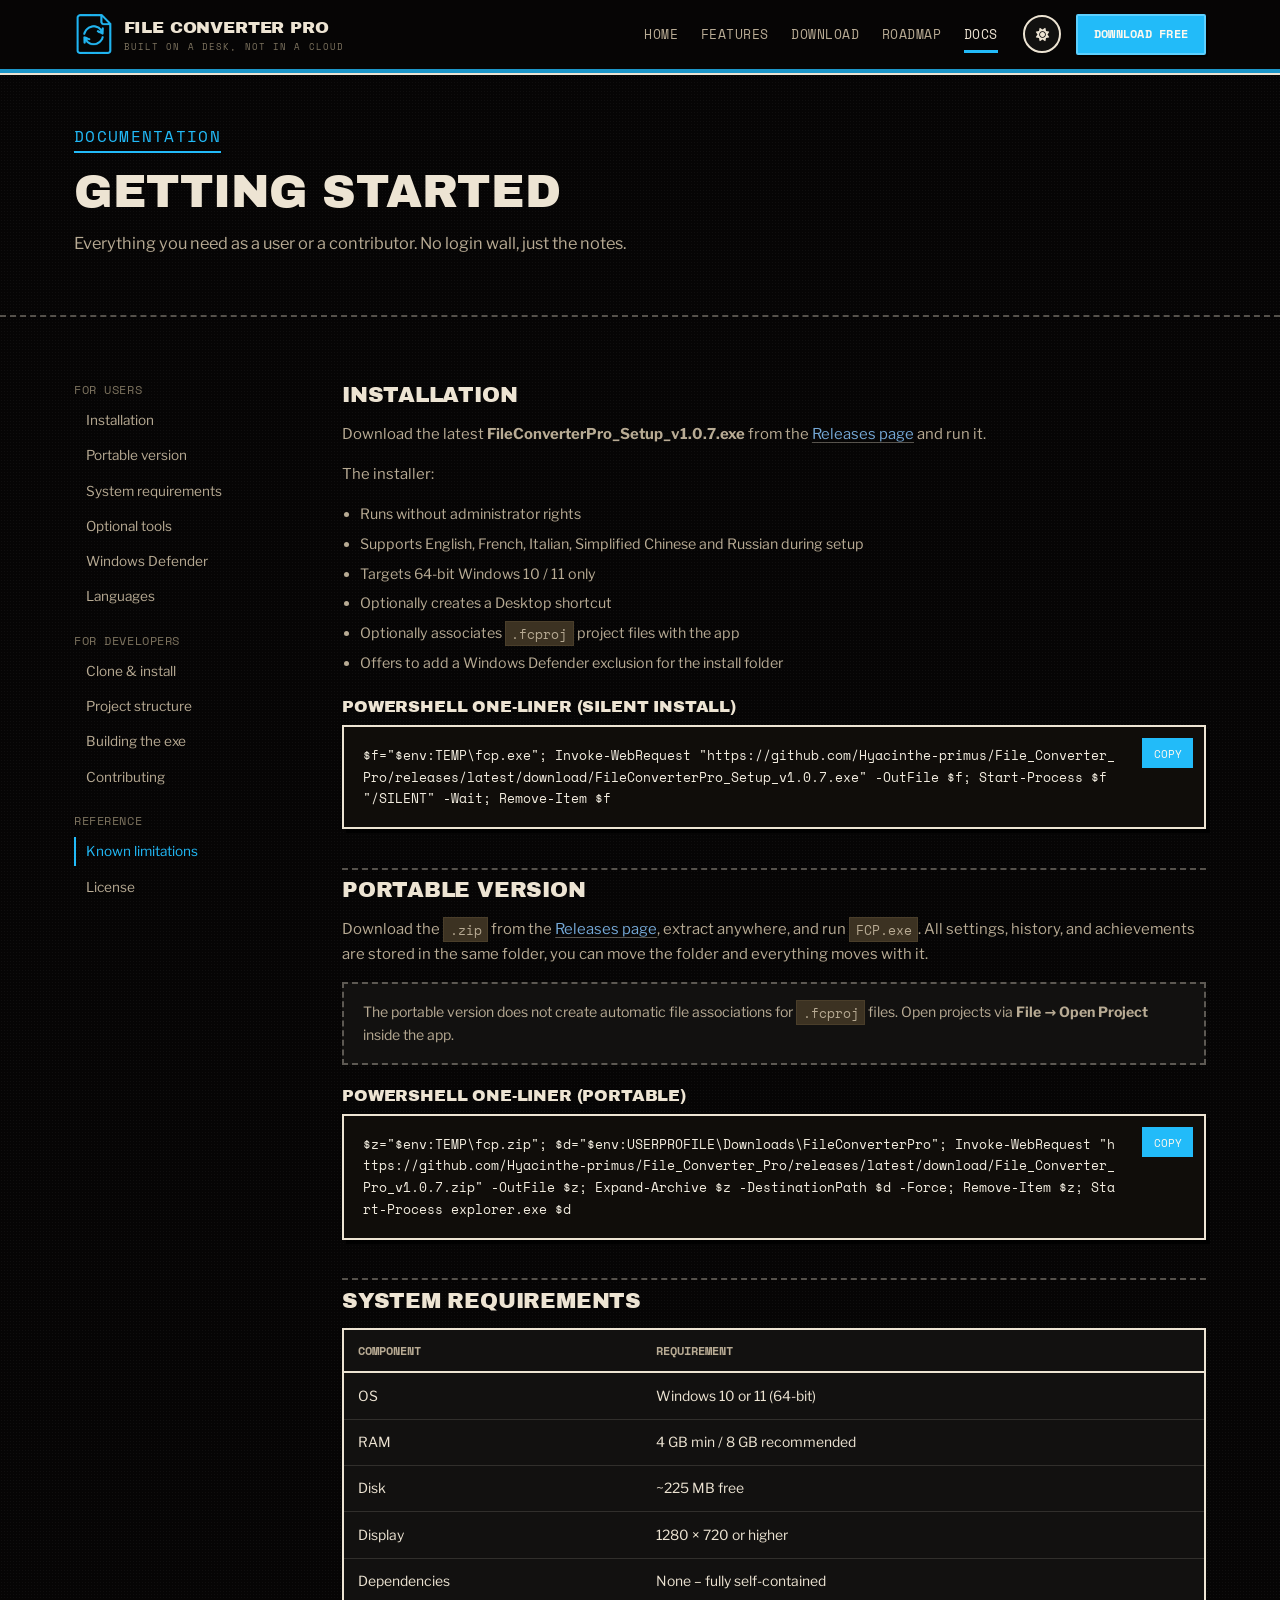
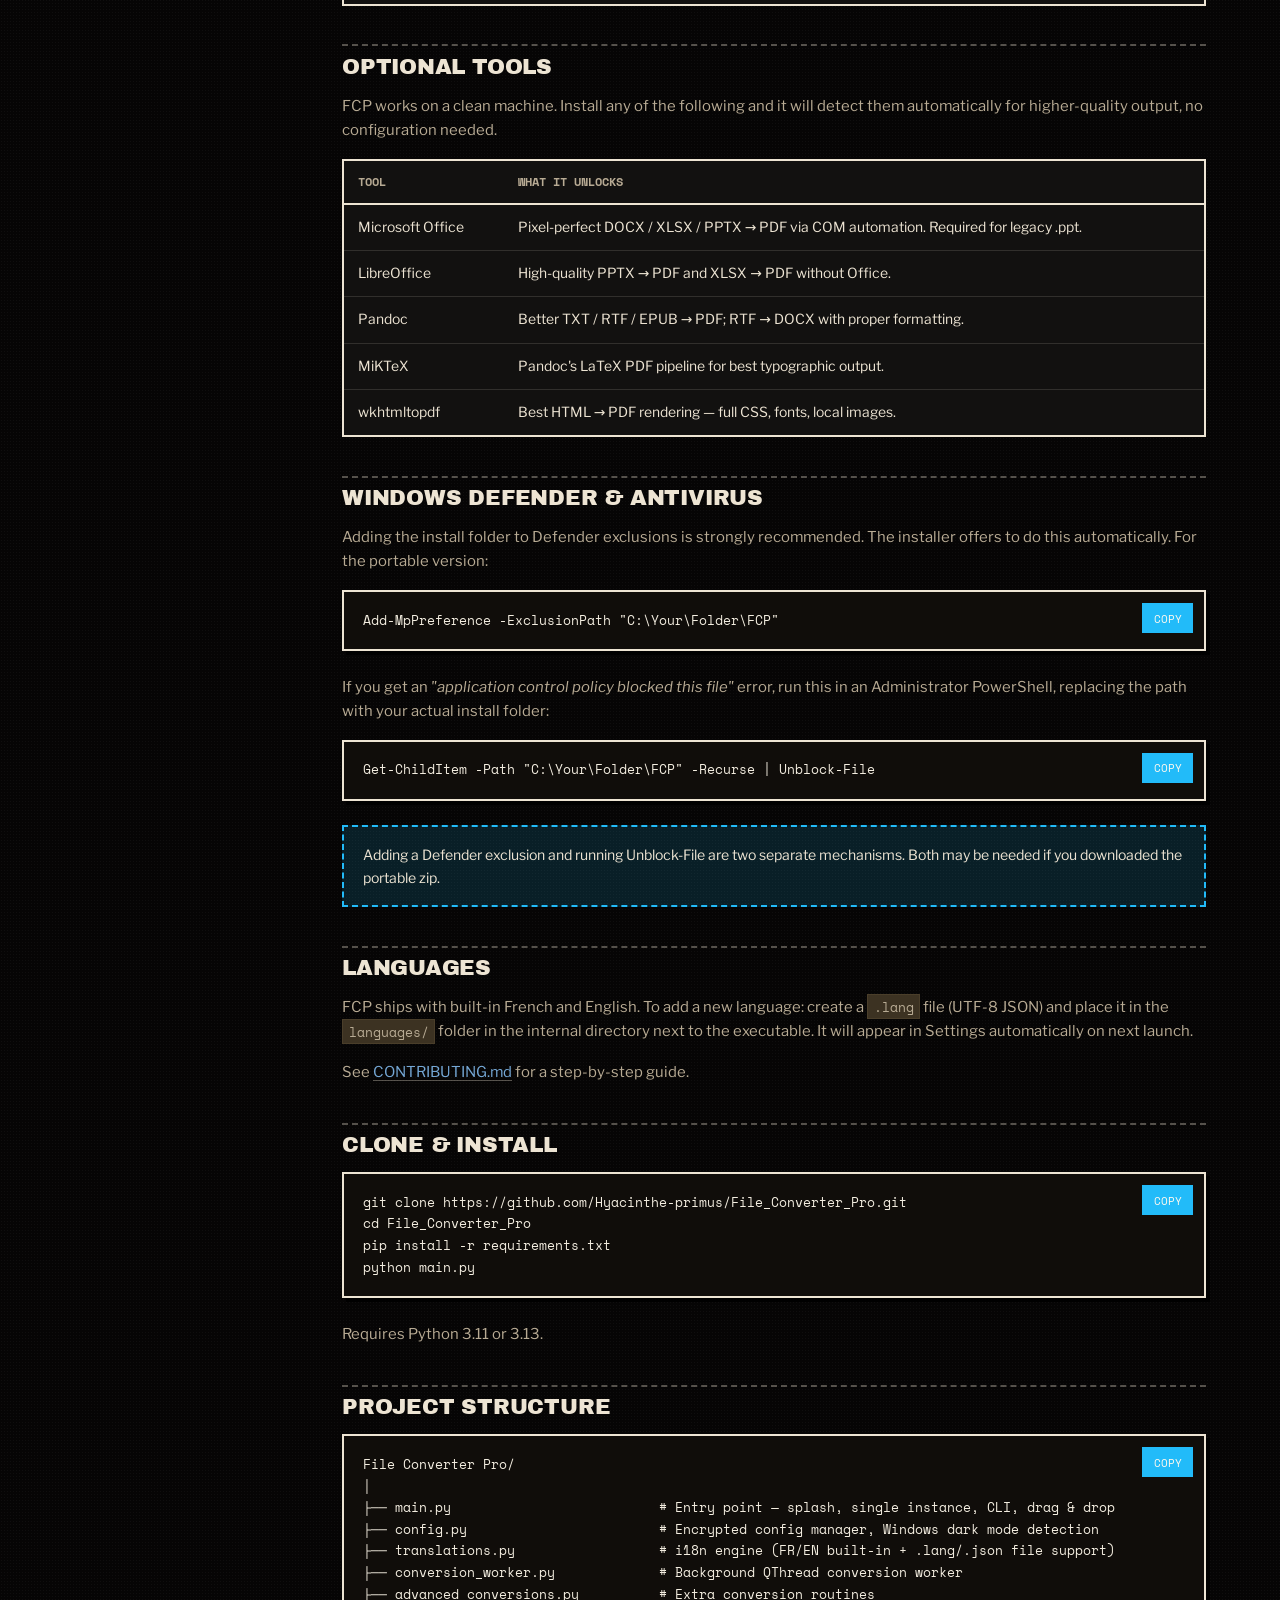
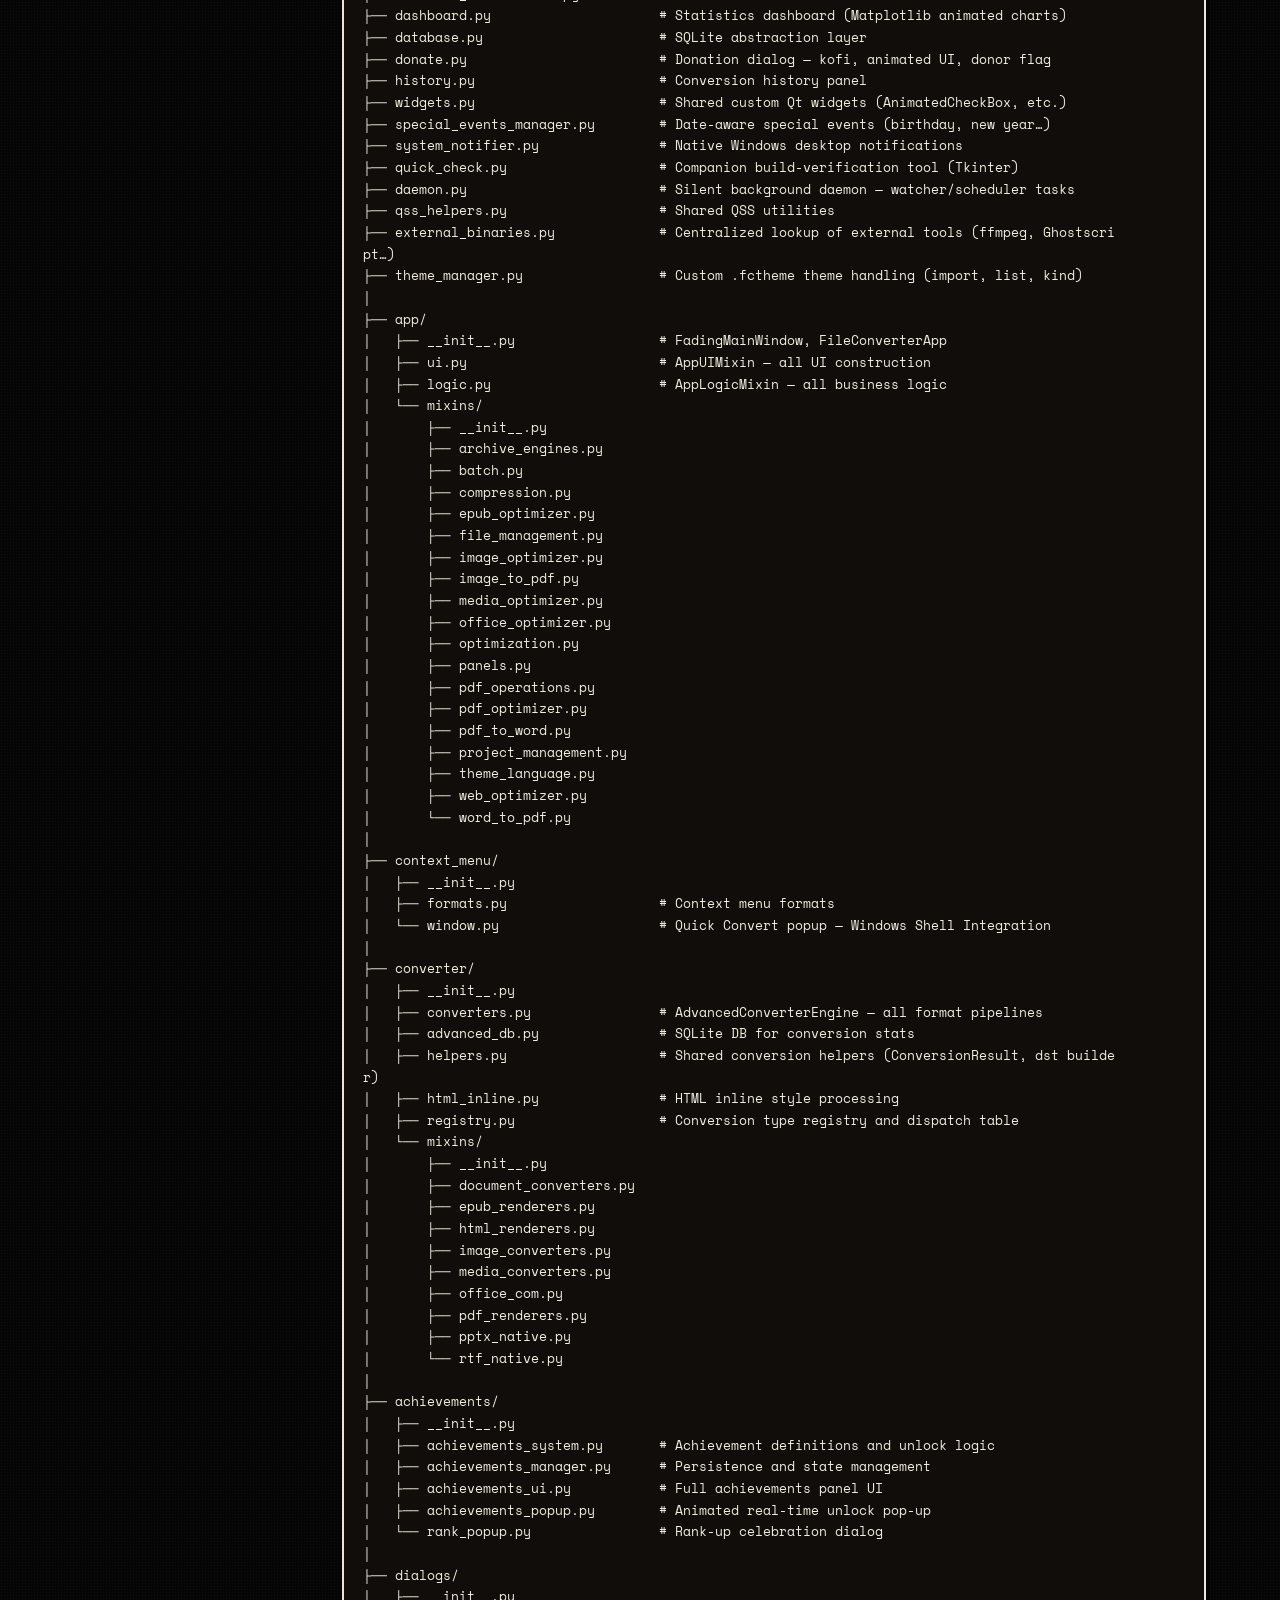
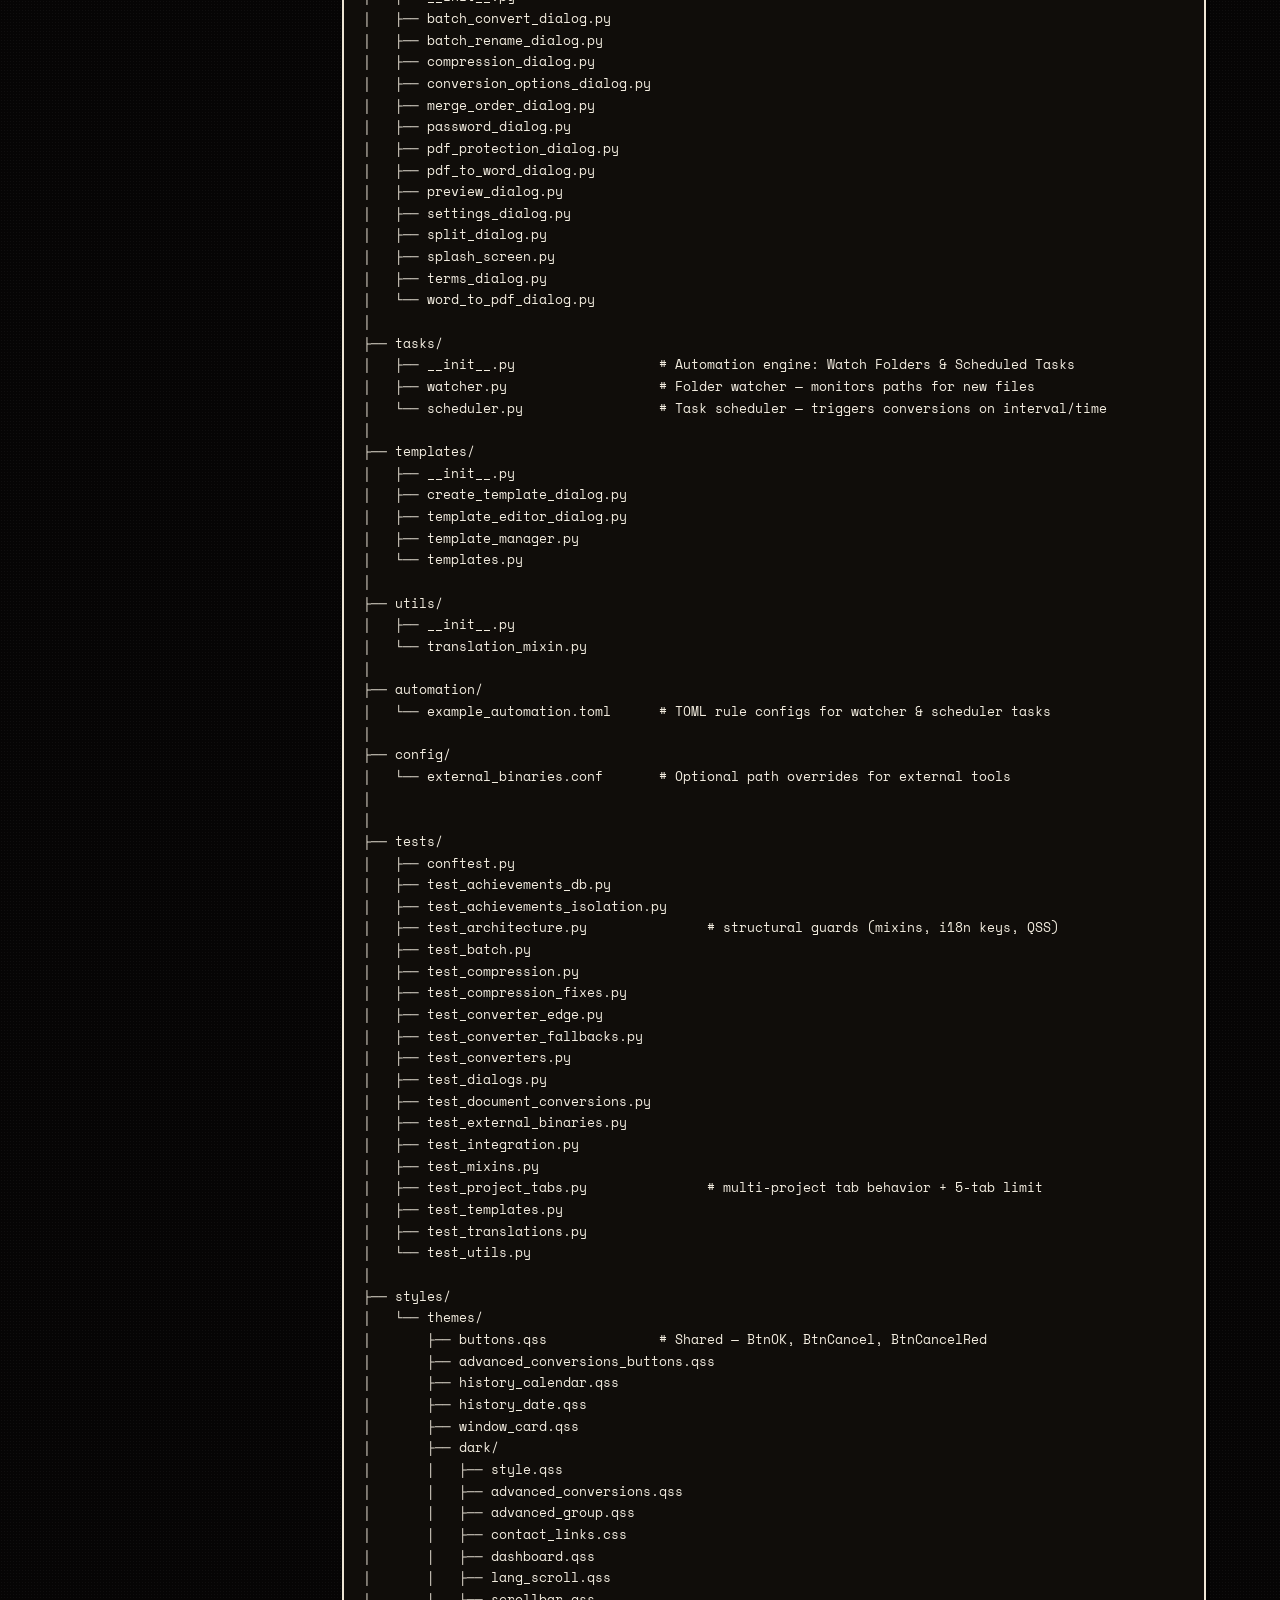
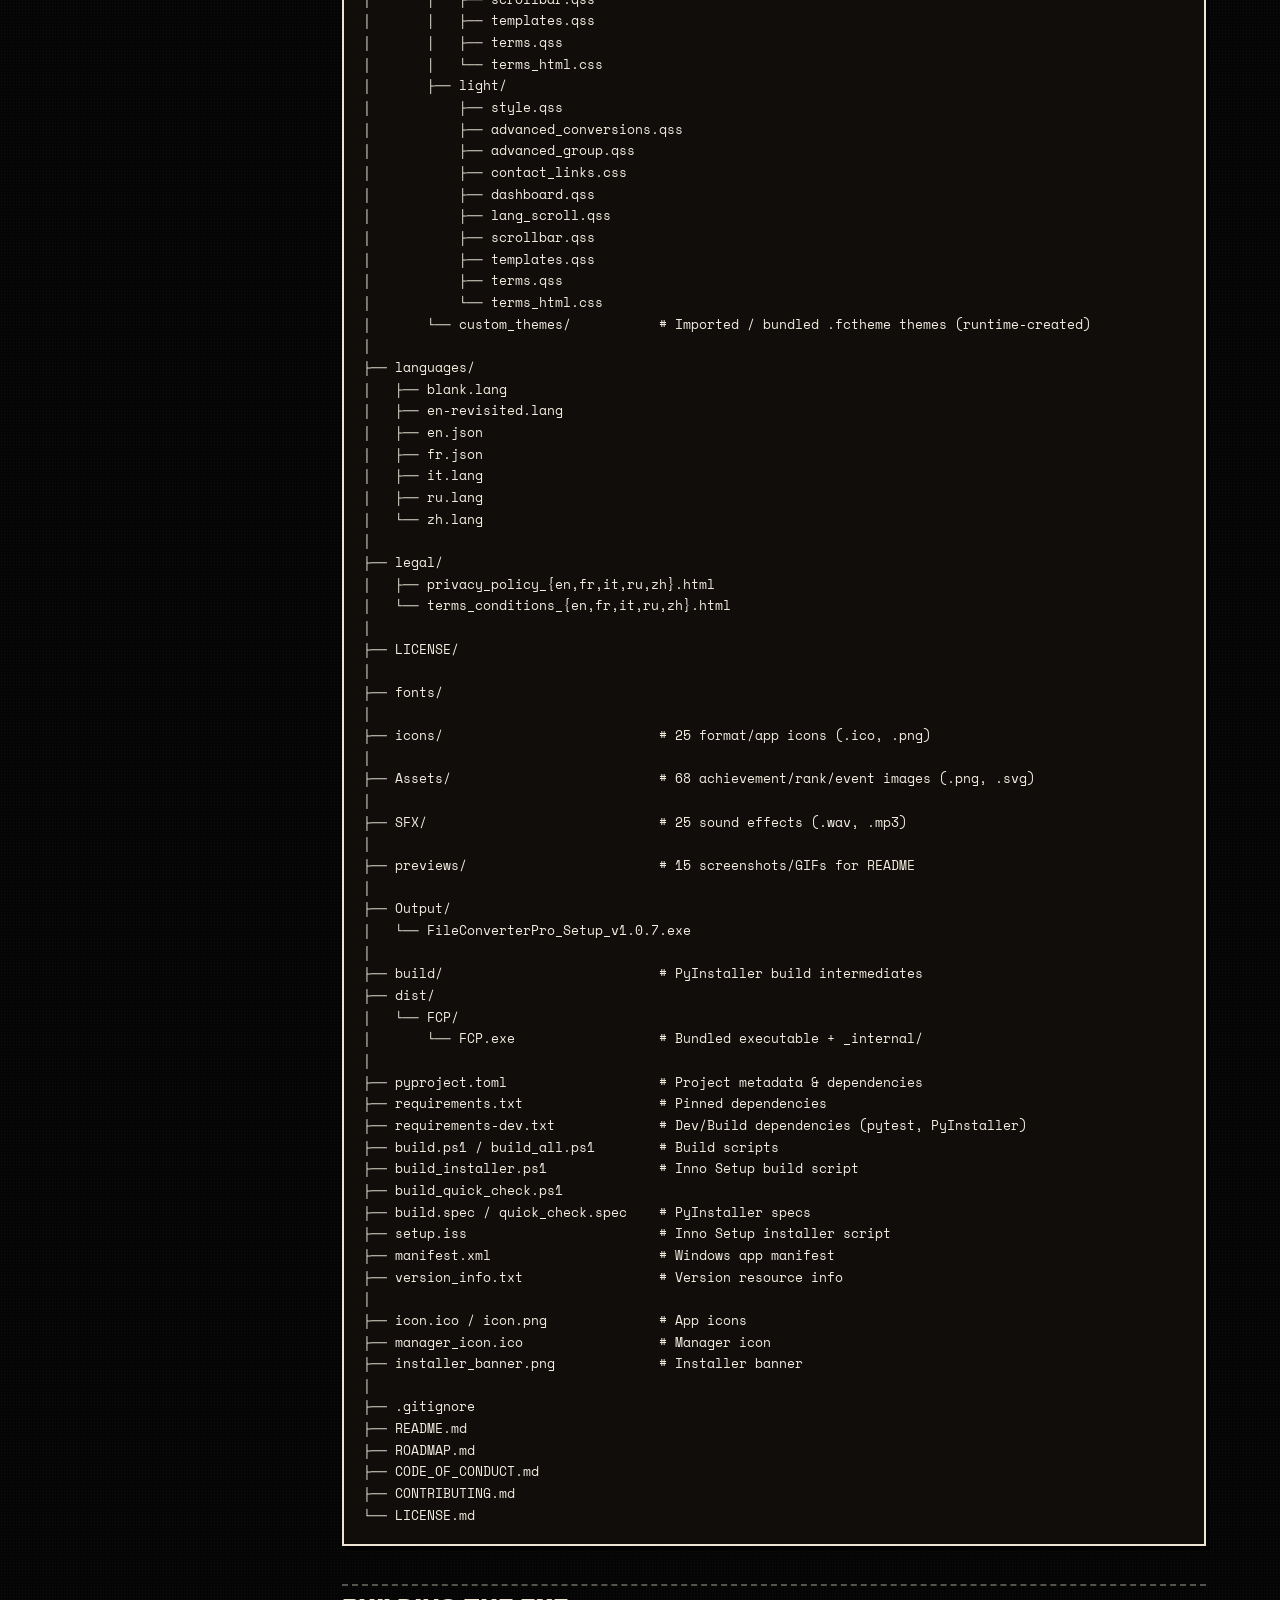
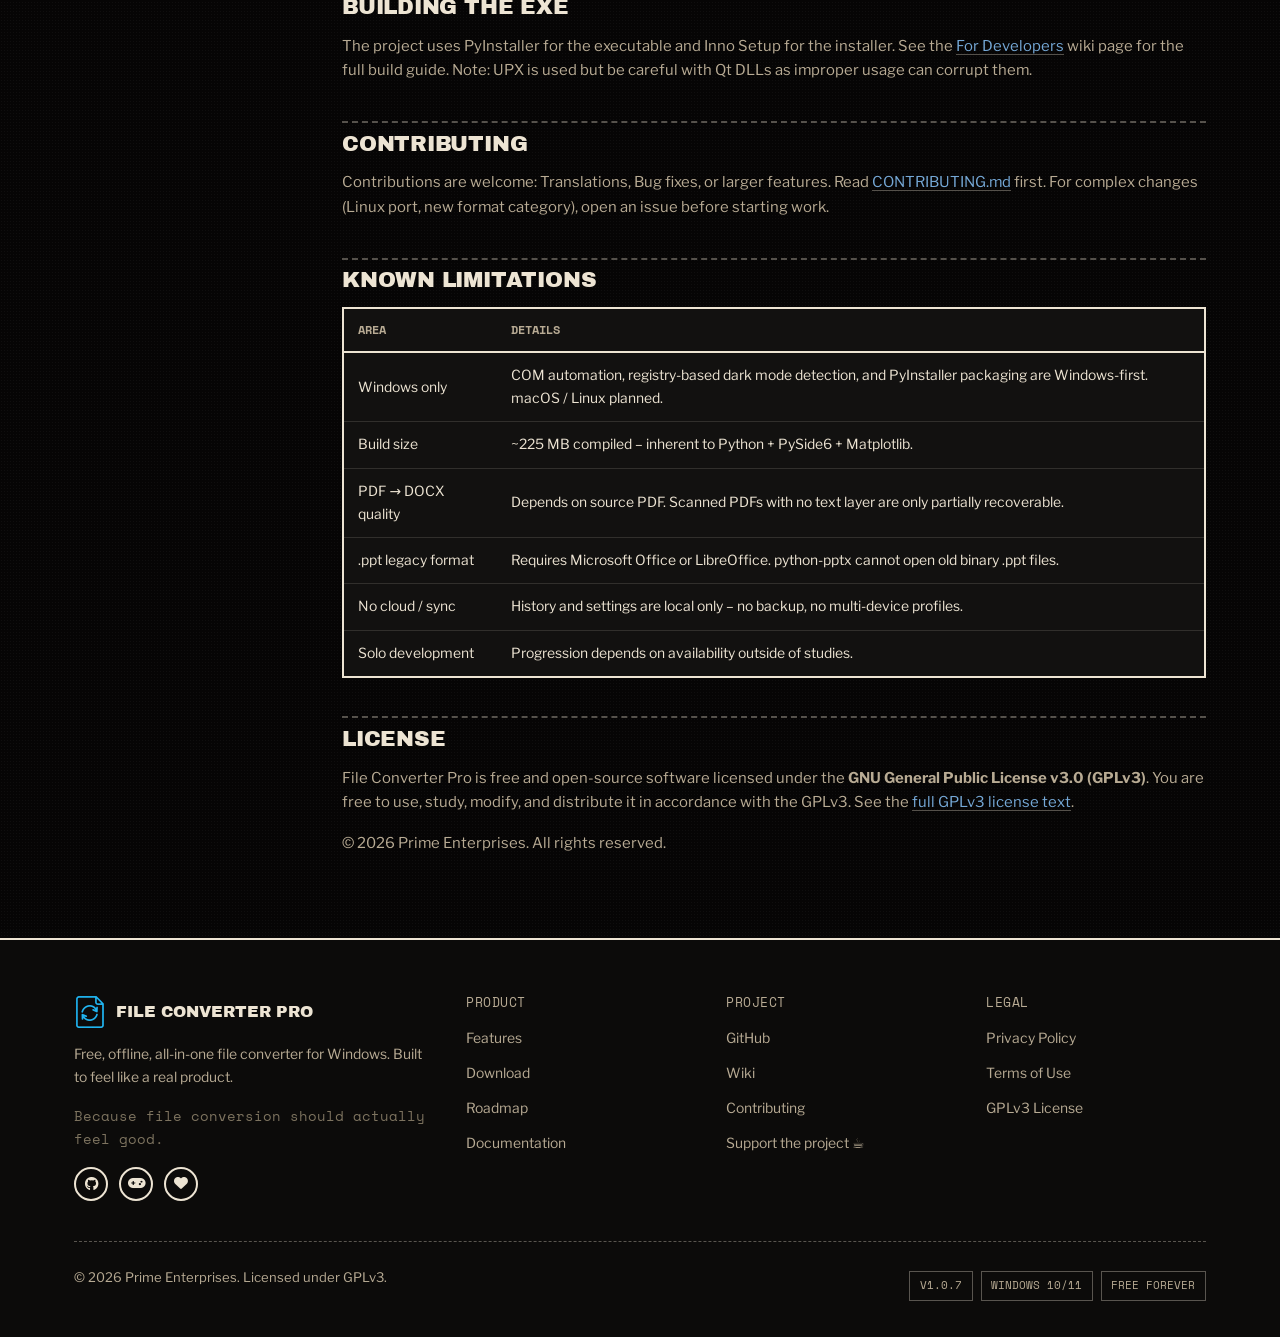
==== commit 1e316cd1: "docs: keep only GPLv3 license across website" ====
--- a/docs.html
+++ b/docs.html
@@ -392,7 +392,6 @@
 ├── ROADMAP.md
 ├── CODE_OF_CONDUCT.md
 ├── CONTRIBUTING.md
-├── COMMERCIAL_LICENSE.md
 └── LICENSE.md</code>
               <button class="copy-btn">Copy</button>
             </div>
@@ -417,11 +416,7 @@
             </table>
 
             <h2 id="license">License</h2>
-            <p>File Converter Pro uses a dual licensing model:</p>
-            <ul>
-              <li><strong>GPLv3</strong> – free to use, modify, and distribute. See <a href="https://www.gnu.org/licenses/gpl-3.0.html#license-text" target="_blank" rel="noopener">LICENSE</a>.</li>
-              <li><strong>Commercial License</strong> – required for integration into proprietary or closed-source products. See <a href="https://github.com/Hyacinthe-primus/File_Converter_Pro/blob/main/COMMERCIAL_LICENSE.md" target="_blank" rel="noopener">COMMERCIAL LICENSE</a>.</li>
-            </ul>
+            <p>File Converter Pro is free and open-source software licensed under the <strong>GNU General Public License v3.0 (GPLv3)</strong>. You are free to use, study, modify, and distribute it in accordance with the GPLv3. See the <a href="https://www.gnu.org/licenses/gpl-3.0.html#license-text" target="_blank" rel="noopener">full GPLv3 license text</a>.</p>
             <p>&copy; <span data-fcp-year></span> Prime Enterprises. All rights reserved.</p>
 
           </div>
@@ -462,7 +457,6 @@
             <li><a href="https://github.com/Hyacinthe-primus/File_Converter_Pro" target="_blank" rel="noopener" data-fcp-href="githubUrl">GitHub</a></li>
             <li><a href="https://github.com/Hyacinthe-primus/File_Converter_Pro/wiki" target="_blank" rel="noopener">Wiki</a></li>
             <li><a href="https://github.com/Hyacinthe-primus/File_Converter_Pro/blob/main/CONTRIBUTING.md" target="_blank" rel="noopener">Contributing</a></li>
-            <li><a href="https://github.com/Hyacinthe-primus/File_Converter_Pro/blob/main/COMMERCIAL_LICENSE.md" target="_blank" rel="noopener">Commercial License</a></li>
             <li><a href="https://ko-fi.com/hyacinthe_primus/goal?g=0" target="_blank" rel="noopener" data-fcp-href="kofiUrl">Support the project ☕</a></li>
           </ul>
         </div>
@@ -476,7 +470,7 @@
         </div>
       </div>
       <div class="footer-bottom">
-        <p>&copy; <span data-fcp-year></span> Prime Enterprises. Licensed under GPLv3 / Commercial.</p>
+        <p>&copy; <span data-fcp-year></span> Prime Enterprises. Licensed under GPLv3.</p>
         <div class="footer-badges">
           <span class="badge-pill">v<span data-fcp="version">1.0.7</span></span>
           <span class="badge-pill">Windows 10/11</span>
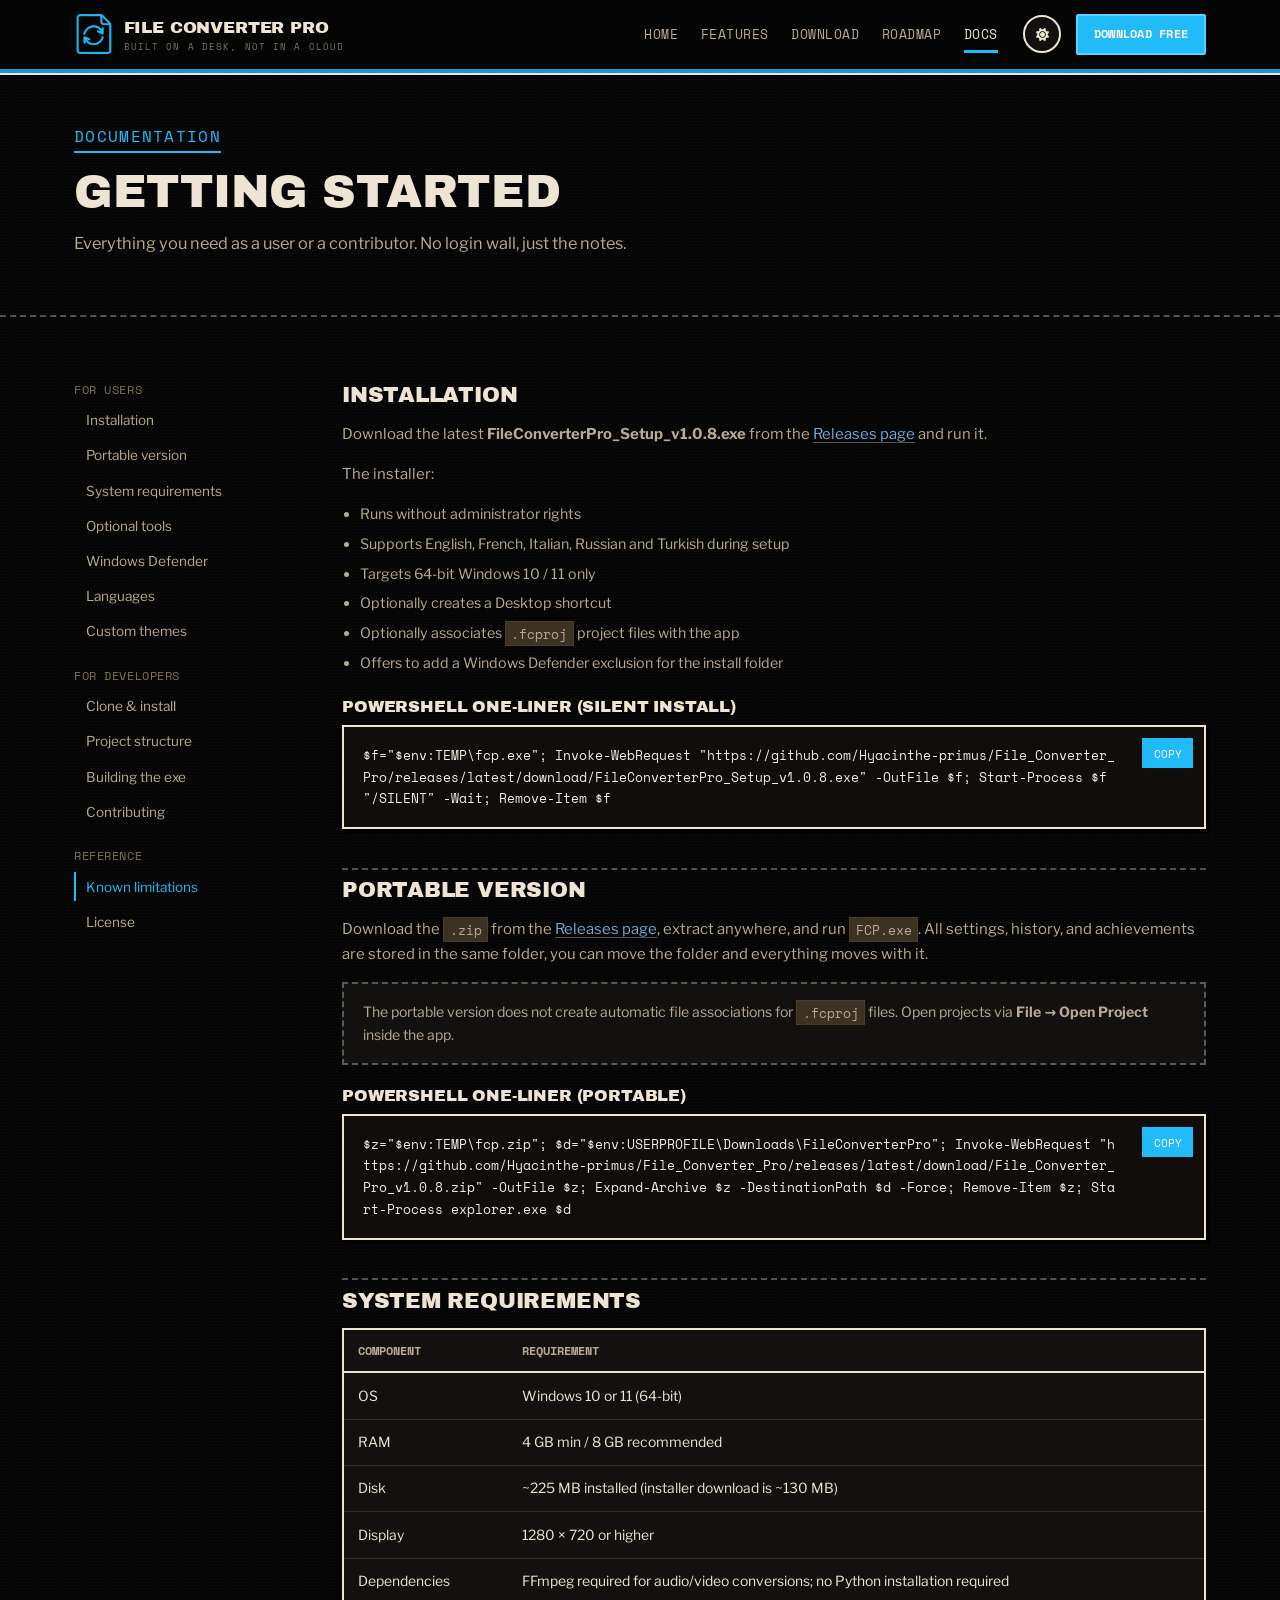
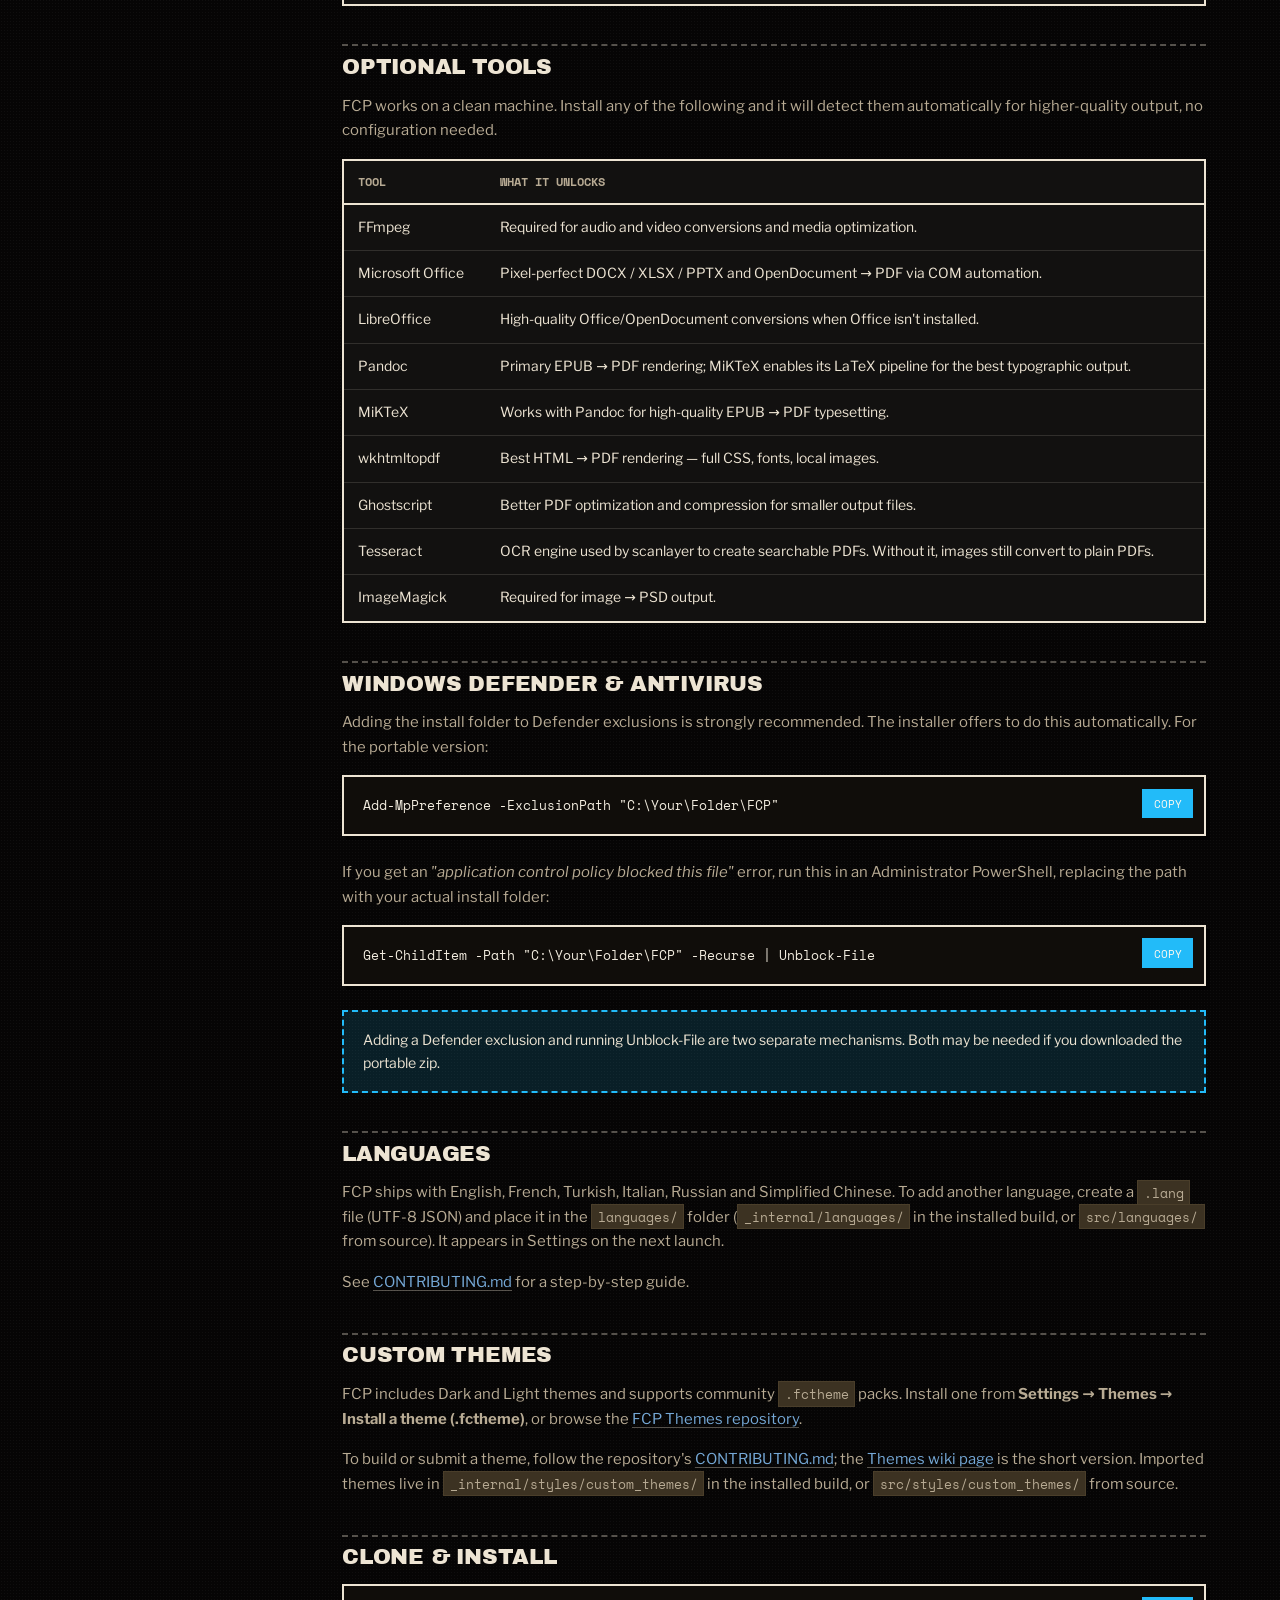
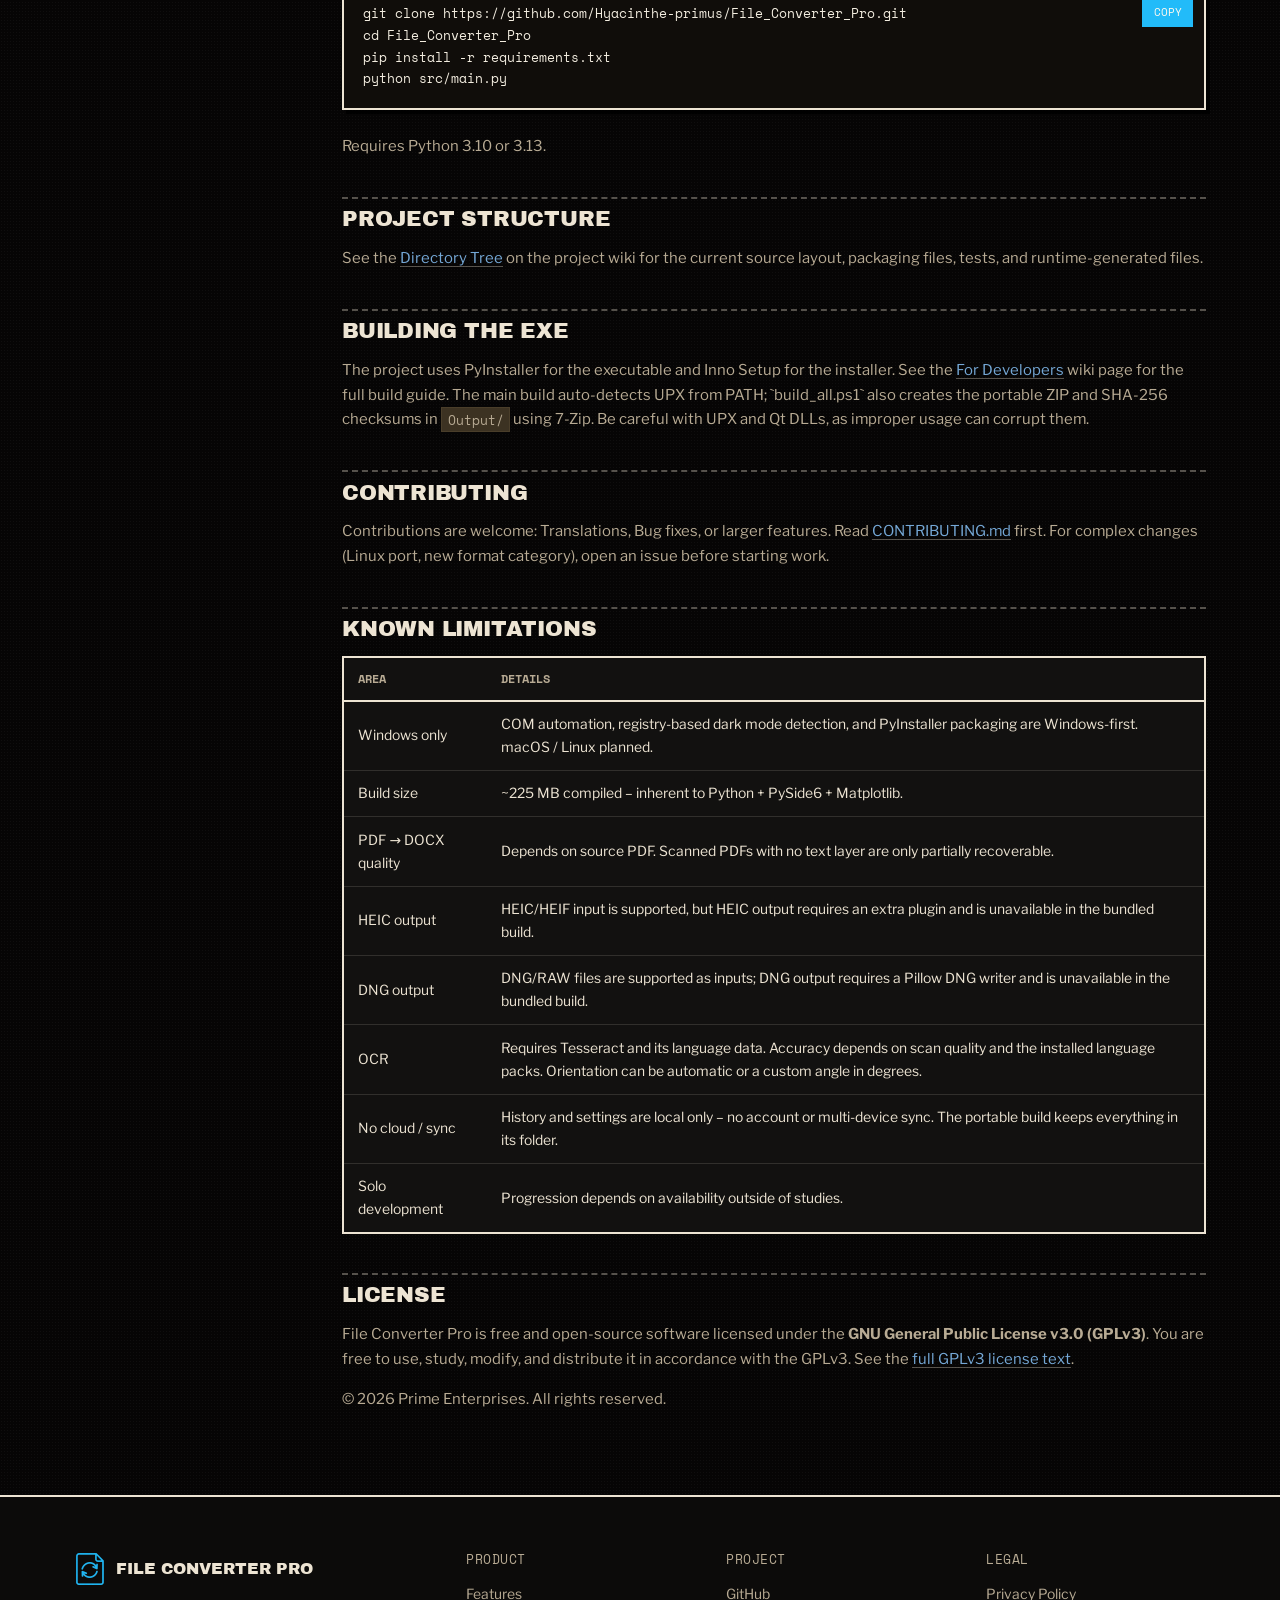
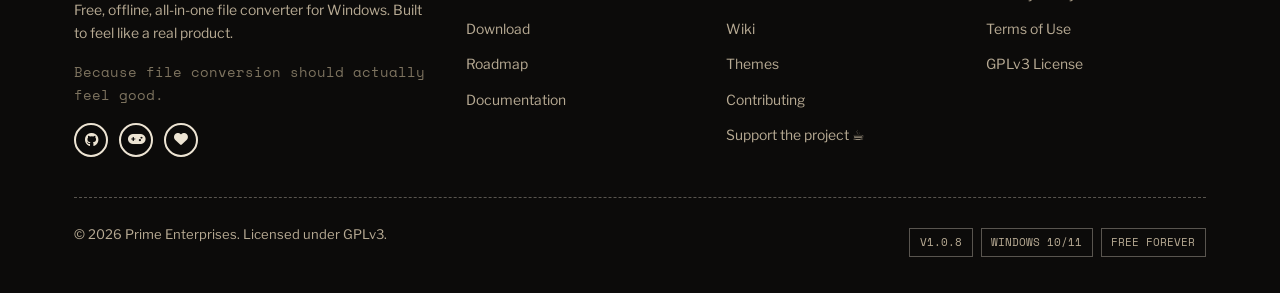
==== commit 31150563: "docs: update website for v1.0.8 release" ====
--- a/docs.html
+++ b/docs.html
@@ -70,6 +70,7 @@
                 <li><a href="#optional-tools">Optional tools</a></li>
                 <li><a href="#defender">Windows Defender</a></li>
                 <li><a href="#i18n">Languages</a></li>
+                <li><a href="#themes">Custom themes</a></li>
               </ul>
               <h4 style="margin-top:1.5rem">For Developers</h4>
               <ul>
@@ -89,11 +90,11 @@
           <div class="docs-content">
 
             <h2 id="install">Installation</h2>
-            <p>Download the latest <strong>FileConverterPro_Setup_v<span data-fcp="version">1.0.7</span>.exe</strong> from the <a href="https://github.com/Hyacinthe-primus/File_Converter_Pro/releases" target="_blank" rel="noopener">Releases page</a> and run it.</p>
+            <p>Download the latest <strong>FileConverterPro_Setup_v<span data-fcp="version">1.0.8</span>.exe</strong> from the <a href="https://github.com/Hyacinthe-primus/File_Converter_Pro/releases" target="_blank" rel="noopener">Releases page</a> and run it.</p>
             <p>The installer:</p>
             <ul>
               <li>Runs without administrator rights</li>
-              <li>Supports English, French, Italian, Simplified Chinese and Russian during setup</li>
+              <li>Supports English, French, Italian, Russian and Turkish during setup</li>
               <li>Targets 64-bit Windows 10 / 11 only</li>
               <li>Optionally creates a Desktop shortcut</li>
               <li>Optionally associates <code>.fcproj</code> project files with the app</li>
@@ -102,7 +103,7 @@
 
             <h3>PowerShell one-liner (silent install)</h3>
             <div class="code-block">
-              <code data-fcp-installer-cmd>$f="$env:TEMP\fcp.exe"; Invoke-WebRequest "https://github.com/Hyacinthe-primus/File_Converter_Pro/releases/latest/download/FileConverterPro_Setup_v1.0.7.exe" -OutFile $f; Start-Process $f "/SILENT" -Wait; Remove-Item $f</code>
+              <code data-fcp-installer-cmd>$f="$env:TEMP\fcp.exe"; Invoke-WebRequest "https://github.com/Hyacinthe-primus/File_Converter_Pro/releases/latest/download/FileConverterPro_Setup_v1.0.8.exe" -OutFile $f; Start-Process $f "/SILENT" -Wait; Remove-Item $f</code>
               <button class="copy-btn">Copy</button>
             </div>
 
@@ -112,7 +113,7 @@
 
             <h3>PowerShell one-liner (portable)</h3>
             <div class="code-block">
-              <code data-fcp-portable-cmd>$z="$env:TEMP\fcp.zip"; $d="$env:USERPROFILE\Downloads\FileConverterPro"; Invoke-WebRequest "https://github.com/Hyacinthe-primus/File_Converter_Pro/releases/latest/download/File_Converter_Pro_v1.0.7.zip" -OutFile $z; Expand-Archive $z -DestinationPath $d -Force; Remove-Item $z; Start-Process explorer.exe $d</code>
+              <code data-fcp-portable-cmd>$z="$env:TEMP\fcp.zip"; $d="$env:USERPROFILE\Downloads\FileConverterPro"; Invoke-WebRequest "https://github.com/Hyacinthe-primus/File_Converter_Pro/releases/latest/download/File_Converter_Pro_v1.0.8.zip" -OutFile $z; Expand-Archive $z -DestinationPath $d -Force; Remove-Item $z; Start-Process explorer.exe $d</code>
               <button class="copy-btn">Copy</button>
             </div>
 
@@ -122,9 +123,9 @@
               <tbody>
                 <tr><td>OS</td><td>Windows 10 or 11 (64-bit)</td></tr>
                 <tr><td>RAM</td><td>4 GB min / 8 GB recommended</td></tr>
-                <tr><td>Disk</td><td>~225 MB free</td></tr>
+                <tr><td>Disk</td><td>~225 MB installed (installer download is ~130 MB)</td></tr>
                 <tr><td>Display</td><td>1280 × 720 or higher</td></tr>
-                <tr><td>Dependencies</td><td>None – fully self-contained</td></tr>
+                <tr><td>Dependencies</td><td>FFmpeg required for audio/video conversions; no Python installation required</td></tr>
               </tbody>
             </table>
 
@@ -133,11 +134,15 @@
             <table class="req-table">
               <thead><tr><th>Tool</th><th>What it unlocks</th></tr></thead>
               <tbody>
-                <tr><td>Microsoft Office</td><td>Pixel-perfect DOCX / XLSX / PPTX → PDF via COM automation. Required for legacy .ppt.</td></tr>
-                <tr><td>LibreOffice</td><td>High-quality PPTX → PDF and XLSX → PDF without Office.</td></tr>
-                <tr><td>Pandoc</td><td>Better TXT / RTF / EPUB → PDF; RTF → DOCX with proper formatting.</td></tr>
-                <tr><td>MiKTeX</td><td>Pandoc's LaTeX PDF pipeline for best typographic output.</td></tr>
+                <tr><td>FFmpeg</td><td>Required for audio and video conversions and media optimization.</td></tr>
+                <tr><td>Microsoft Office</td><td>Pixel-perfect DOCX / XLSX / PPTX and OpenDocument → PDF via COM automation.</td></tr>
+                <tr><td>LibreOffice</td><td>High-quality Office/OpenDocument conversions when Office isn't installed.</td></tr>
+                <tr><td>Pandoc</td><td>Primary EPUB → PDF rendering; MiKTeX enables its LaTeX pipeline for the best typographic output.</td></tr>
+                <tr><td>MiKTeX</td><td>Works with Pandoc for high-quality EPUB → PDF typesetting.</td></tr>
                 <tr><td>wkhtmltopdf</td><td>Best HTML → PDF rendering — full CSS, fonts, local images.</td></tr>
+                <tr><td>Ghostscript</td><td>Better PDF optimization and compression for smaller output files.</td></tr>
+                <tr><td>Tesseract</td><td>OCR engine used by scanlayer to create searchable PDFs. Without it, images still convert to plain PDFs.</td></tr>
+                <tr><td>ImageMagick</td><td>Required for image → PSD output.</td></tr>
               </tbody>
             </table>
 
@@ -155,249 +160,28 @@
             <div class="alert warn">Adding a Defender exclusion and running Unblock-File are two separate mechanisms. Both may be needed if you downloaded the portable zip.</div>
 
             <h2 id="i18n">Languages</h2>
-            <p>FCP ships with built-in French and English. To add a new language: create a <code>.lang</code> file (UTF-8 JSON) and place it in the <code>languages/</code> folder in the internal directory next to the executable. It will appear in Settings automatically on next launch.</p>
+            <p>FCP ships with English, French, Turkish, Italian, Russian and Simplified Chinese. To add another language, create a <code>.lang</code> file (UTF-8 JSON) and place it in the <code>languages/</code> folder (<code>_internal/languages/</code> in the installed build, or <code>src/languages/</code> from source). It appears in Settings on the next launch.</p>
             <p>See <a href="https://github.com/Hyacinthe-primus/File_Converter_Pro/blob/main/CONTRIBUTING.md" target="_blank" rel="noopener">CONTRIBUTING.md</a> for a step-by-step guide.</p>
+
+            <h2 id="themes">Custom themes</h2>
+            <p>FCP includes Dark and Light themes and supports community <code>.fctheme</code> packs. Install one from <strong>Settings → Themes → Install a theme (.fctheme)</strong>, or browse the <a href="https://github.com/Hyacinthe-primus/FCP-themes" target="_blank" rel="noopener">FCP Themes repository</a>.</p>
+            <p>To build or submit a theme, follow the repository's <a href="https://github.com/Hyacinthe-primus/FCP-themes/blob/main/CONTRIBUTING.md" target="_blank" rel="noopener">CONTRIBUTING.md</a>; the <a href="https://github.com/Hyacinthe-primus/File_Converter_Pro/wiki/Themes" target="_blank" rel="noopener">Themes wiki page</a> is the short version. Imported themes live in <code>_internal/styles/custom_themes/</code> in the installed build, or <code>src/styles/custom_themes/</code> from source.</p>
 
             <h2 id="clone">Clone &amp; install</h2>
             <div class="code-block">
               <code>git clone https://github.com/Hyacinthe-primus/File_Converter_Pro.git
 cd File_Converter_Pro
 pip install -r requirements.txt
-python main.py</code>
-              <button class="copy-btn">Copy</button>
-            </div>
-            <p>Requires Python 3.11 or 3.13.</p>
+python src/main.py</code>
+              <button class="copy-btn">Copy</button>
+            </div>
+            <p>Requires Python 3.10 or 3.13.</p>
 
             <h2 id="structure">Project structure</h2>
-            <div class="code-block">
-              <code>File Converter Pro/
-│
-├── main.py                          # Entry point — splash, single instance, CLI, drag & drop
-├── config.py                        # Encrypted config manager, Windows dark mode detection
-├── translations.py                  # i18n engine (FR/EN built-in + .lang/.json file support)
-├── conversion_worker.py             # Background QThread conversion worker
-├── advanced_conversions.py          # Extra conversion routines
-├── dashboard.py                     # Statistics dashboard (Matplotlib animated charts)
-├── database.py                      # SQLite abstraction layer
-├── donate.py                        # Donation dialog — kofi, animated UI, donor flag
-├── history.py                       # Conversion history panel
-├── widgets.py                       # Shared custom Qt widgets (AnimatedCheckBox, etc.)
-├── special_events_manager.py        # Date-aware special events (birthday, new year…)
-├── system_notifier.py               # Native Windows desktop notifications
-├── quick_check.py                   # Companion build-verification tool (Tkinter)
-├── daemon.py                        # Silent background daemon — watcher/scheduler tasks
-├── qss_helpers.py                   # Shared QSS utilities
-├── external_binaries.py             # Centralized lookup of external tools (ffmpeg, Ghostscript…)
-├── theme_manager.py                 # Custom .fctheme theme handling (import, list, kind)
-│
-├── app/
-│   ├── __init__.py                  # FadingMainWindow, FileConverterApp
-│   ├── ui.py                        # AppUIMixin — all UI construction
-│   ├── logic.py                     # AppLogicMixin — all business logic
-│   └── mixins/
-│       ├── __init__.py
-│       ├── archive_engines.py
-│       ├── batch.py
-│       ├── compression.py
-│       ├── epub_optimizer.py
-│       ├── file_management.py
-│       ├── image_optimizer.py
-│       ├── image_to_pdf.py
-│       ├── media_optimizer.py
-│       ├── office_optimizer.py
-│       ├── optimization.py
-│       ├── panels.py
-│       ├── pdf_operations.py
-│       ├── pdf_optimizer.py
-│       ├── pdf_to_word.py
-│       ├── project_management.py
-│       ├── theme_language.py
-│       ├── web_optimizer.py
-│       └── word_to_pdf.py
-│
-├── context_menu/
-│   ├── __init__.py
-│   ├── formats.py                   # Context menu formats
-│   └── window.py                    # Quick Convert popup — Windows Shell Integration
-│
-├── converter/
-│   ├── __init__.py
-│   ├── converters.py                # AdvancedConverterEngine — all format pipelines
-│   ├── advanced_db.py               # SQLite DB for conversion stats
-│   ├── helpers.py                   # Shared conversion helpers (ConversionResult, dst builder)
-│   ├── html_inline.py               # HTML inline style processing
-│   ├── registry.py                  # Conversion type registry and dispatch table
-│   └── mixins/
-│       ├── __init__.py
-│       ├── document_converters.py
-│       ├── epub_renderers.py
-│       ├── html_renderers.py
-│       ├── image_converters.py
-│       ├── media_converters.py
-│       ├── office_com.py
-│       ├── pdf_renderers.py
-│       ├── pptx_native.py
-│       └── rtf_native.py
-│
-├── achievements/
-│   ├── __init__.py
-│   ├── achievements_system.py       # Achievement definitions and unlock logic
-│   ├── achievements_manager.py      # Persistence and state management
-│   ├── achievements_ui.py           # Full achievements panel UI
-│   ├── achievements_popup.py        # Animated real-time unlock pop-up
-│   └── rank_popup.py                # Rank-up celebration dialog
-│
-├── dialogs/
-│   ├── __init__.py
-│   ├── batch_convert_dialog.py
-│   ├── batch_rename_dialog.py
-│   ├── compression_dialog.py
-│   ├── conversion_options_dialog.py
-│   ├── merge_order_dialog.py
-│   ├── password_dialog.py
-│   ├── pdf_protection_dialog.py
-│   ├── pdf_to_word_dialog.py
-│   ├── preview_dialog.py
-│   ├── settings_dialog.py
-│   ├── split_dialog.py
-│   ├── splash_screen.py
-│   ├── terms_dialog.py
-│   └── word_to_pdf_dialog.py
-│
-├── tasks/
-│   ├── __init__.py                  # Automation engine: Watch Folders & Scheduled Tasks
-│   ├── watcher.py                   # Folder watcher — monitors paths for new files
-│   └── scheduler.py                 # Task scheduler — triggers conversions on interval/time
-│
-├── templates/
-│   ├── __init__.py
-│   ├── create_template_dialog.py
-│   ├── template_editor_dialog.py
-│   ├── template_manager.py
-│   └── templates.py
-│
-├── utils/
-│   ├── __init__.py
-│   └── translation_mixin.py
-│
-├── automation/
-│   └── example_automation.toml      # TOML rule configs for watcher & scheduler tasks
-│
-├── config/
-│   └── external_binaries.conf       # Optional path overrides for external tools
-│
-│
-├── tests/
-│   ├── conftest.py
-│   ├── test_achievements_db.py
-│   ├── test_achievements_isolation.py
-│   ├── test_architecture.py               # structural guards (mixins, i18n keys, QSS)
-│   ├── test_batch.py
-│   ├── test_compression.py
-│   ├── test_compression_fixes.py
-│   ├── test_converter_edge.py
-│   ├── test_converter_fallbacks.py
-│   ├── test_converters.py
-│   ├── test_dialogs.py
-│   ├── test_document_conversions.py
-│   ├── test_external_binaries.py
-│   ├── test_integration.py
-│   ├── test_mixins.py
-│   ├── test_project_tabs.py               # multi-project tab behavior + 5-tab limit
-│   ├── test_templates.py
-│   ├── test_translations.py
-│   └── test_utils.py
-│
-├── styles/
-│   └── themes/
-│       ├── buttons.qss              # Shared — BtnOK, BtnCancel, BtnCancelRed
-│       ├── advanced_conversions_buttons.qss
-│       ├── history_calendar.qss
-│       ├── history_date.qss
-│       ├── window_card.qss
-│       ├── dark/
-│       │   ├── style.qss
-│       │   ├── advanced_conversions.qss
-│       │   ├── advanced_group.qss
-│       │   ├── contact_links.css
-│       │   ├── dashboard.qss
-│       │   ├── lang_scroll.qss
-│       │   ├── scrollbar.qss
-│       │   ├── templates.qss
-│       │   ├── terms.qss
-│       │   └── terms_html.css
-│       ├── light/
-│           ├── style.qss
-│           ├── advanced_conversions.qss
-│           ├── advanced_group.qss
-│           ├── contact_links.css
-│           ├── dashboard.qss
-│           ├── lang_scroll.qss
-│           ├── scrollbar.qss
-│           ├── templates.qss
-│           ├── terms.qss
-│           └── terms_html.css
-│       └── custom_themes/           # Imported / bundled .fctheme themes (runtime-created)
-│
-├── languages/
-│   ├── blank.lang
-│   ├── en-revisited.lang
-│   ├── en.json
-│   ├── fr.json
-│   ├── it.lang
-│   ├── ru.lang
-│   └── zh.lang
-│
-├── legal/
-│   ├── privacy_policy_{en,fr,it,ru,zh}.html
-│   └── terms_conditions_{en,fr,it,ru,zh}.html
-│
-├── LICENSE/
-│
-├── fonts/
-│
-├── icons/                           # 25 format/app icons (.ico, .png)
-│
-├── Assets/                          # 68 achievement/rank/event images (.png, .svg)
-│
-├── SFX/                             # 25 sound effects (.wav, .mp3)
-│
-├── previews/                        # 15 screenshots/GIFs for README
-│
-├── Output/
-│   └── FileConverterPro_Setup_v1.0.7.exe
-│
-├── build/                           # PyInstaller build intermediates
-├── dist/
-│   └── FCP/
-│       └── FCP.exe                  # Bundled executable + _internal/
-│
-├── pyproject.toml                   # Project metadata & dependencies
-├── requirements.txt                 # Pinned dependencies
-├── requirements-dev.txt             # Dev/Build dependencies (pytest, PyInstaller)
-├── build.ps1 / build_all.ps1        # Build scripts
-├── build_installer.ps1              # Inno Setup build script
-├── build_quick_check.ps1
-├── build.spec / quick_check.spec    # PyInstaller specs
-├── setup.iss                        # Inno Setup installer script
-├── manifest.xml                     # Windows app manifest
-├── version_info.txt                 # Version resource info
-│
-├── icon.ico / icon.png              # App icons
-├── manager_icon.ico                 # Manager icon
-├── installer_banner.png             # Installer banner
-│
-├── .gitignore
-├── README.md
-├── ROADMAP.md
-├── CODE_OF_CONDUCT.md
-├── CONTRIBUTING.md
-└── LICENSE.md</code>
-              <button class="copy-btn">Copy</button>
-            </div>
+            <p>See the <a href="https://github.com/Hyacinthe-primus/File_Converter_Pro/wiki/Directory-Tree" target="_blank" rel="noopener">Directory Tree</a> on the project wiki for the current source layout, packaging files, tests, and runtime-generated files.</p>
 
             <h2 id="build">Building the exe</h2>
-            <p>The project uses PyInstaller for the executable and Inno Setup for the installer. See the <a href="https://github.com/Hyacinthe-primus/File_Converter_Pro/wiki/For-Developers#building-the-exe" target="_blank" rel="noopener">For Developers</a> wiki page for the full build guide. Note: UPX is used but be careful with Qt DLLs as improper usage can corrupt them.</p>
+            <p>The project uses PyInstaller for the executable and Inno Setup for the installer. See the <a href="https://github.com/Hyacinthe-primus/File_Converter_Pro/wiki/For-Developers#building-the-exe" target="_blank" rel="noopener">For Developers</a> wiki page for the full build guide. The main build auto-detects UPX from PATH; `build_all.ps1` also creates the portable ZIP and SHA-256 checksums in <code>Output/</code> using 7-Zip. Be careful with UPX and Qt DLLs, as improper usage can corrupt them.</p>
 
             <h2 id="contributing">Contributing</h2>
             <p>Contributions are welcome: Translations, Bug fixes, or larger features. Read <a href="https://github.com/Hyacinthe-primus/File_Converter_Pro/blob/main/CONTRIBUTING.md" target="_blank" rel="noopener">CONTRIBUTING.md</a> first. For complex changes (Linux port, new format category), open an issue before starting work.</p>
@@ -409,8 +193,10 @@
                 <tr><td>Windows only</td><td>COM automation, registry-based dark mode detection, and PyInstaller packaging are Windows-first. macOS / Linux planned.</td></tr>
                 <tr><td>Build size</td><td>~225 MB compiled – inherent to Python + PySide6 + Matplotlib.</td></tr>
                 <tr><td>PDF → DOCX quality</td><td>Depends on source PDF. Scanned PDFs with no text layer are only partially recoverable.</td></tr>
-                <tr><td>.ppt legacy format</td><td>Requires Microsoft Office or LibreOffice. python-pptx cannot open old binary .ppt files.</td></tr>
-                <tr><td>No cloud / sync</td><td>History and settings are local only – no backup, no multi-device profiles.</td></tr>
+                <tr><td>HEIC output</td><td>HEIC/HEIF input is supported, but HEIC output requires an extra plugin and is unavailable in the bundled build.</td></tr>
+                <tr><td>DNG output</td><td>DNG/RAW files are supported as inputs; DNG output requires a Pillow DNG writer and is unavailable in the bundled build.</td></tr>
+                <tr><td>OCR</td><td>Requires Tesseract and its language data. Accuracy depends on scan quality and the installed language packs. Orientation can be automatic or a custom angle in degrees.</td></tr>
+                <tr><td>No cloud / sync</td><td>History and settings are local only – no account or multi-device sync. The portable build keeps everything in its folder.</td></tr>
                 <tr><td>Solo development</td><td>Progression depends on availability outside of studies.</td></tr>
               </tbody>
             </table>
@@ -455,8 +241,9 @@
           <h4>Project</h4>
           <ul>
             <li><a href="https://github.com/Hyacinthe-primus/File_Converter_Pro" target="_blank" rel="noopener" data-fcp-href="githubUrl">GitHub</a></li>
-            <li><a href="https://github.com/Hyacinthe-primus/File_Converter_Pro/wiki" target="_blank" rel="noopener">Wiki</a></li>
-            <li><a href="https://github.com/Hyacinthe-primus/File_Converter_Pro/blob/main/CONTRIBUTING.md" target="_blank" rel="noopener">Contributing</a></li>
+            <li><a href="https://github.com/Hyacinthe-primus/File_Converter_Pro/wiki" target="_blank" rel="noopener" data-fcp-href="wikiUrl">Wiki</a></li>
+            <li><a href="https://github.com/Hyacinthe-primus/FCP-themes" target="_blank" rel="noopener" data-fcp-href="themesUrl">Themes</a></li>
+            <li><a href="https://github.com/Hyacinthe-primus/File_Converter_Pro/blob/main/CONTRIBUTING.md" target="_blank" rel="noopener" data-fcp-href="contributingUrl">Contributing</a></li>
             <li><a href="https://ko-fi.com/hyacinthe_primus/goal?g=0" target="_blank" rel="noopener" data-fcp-href="kofiUrl">Support the project ☕</a></li>
           </ul>
         </div>
@@ -465,14 +252,14 @@
           <ul>
             <li><a href="legal/privacy_policy_en.html">Privacy Policy</a></li>
             <li><a href="legal/terms_conditions_en.html">Terms of Use</a></li>
-            <li><a href="https://www.gnu.org/licenses/gpl-3.0.fr.html#license-text" target="_blank" rel="noopener">GPLv3 License</a></li>
+            <li><a href="https://www.gnu.org/licenses/gpl-3.0.html#license-text" target="_blank" rel="noopener">GPLv3 License</a></li>
           </ul>
         </div>
       </div>
       <div class="footer-bottom">
         <p>&copy; <span data-fcp-year></span> Prime Enterprises. Licensed under GPLv3.</p>
         <div class="footer-badges">
-          <span class="badge-pill">v<span data-fcp="version">1.0.7</span></span>
+          <span class="badge-pill">v<span data-fcp="version">1.0.8</span></span>
           <span class="badge-pill">Windows 10/11</span>
           <span class="badge-pill">Free forever</span>
         </div>
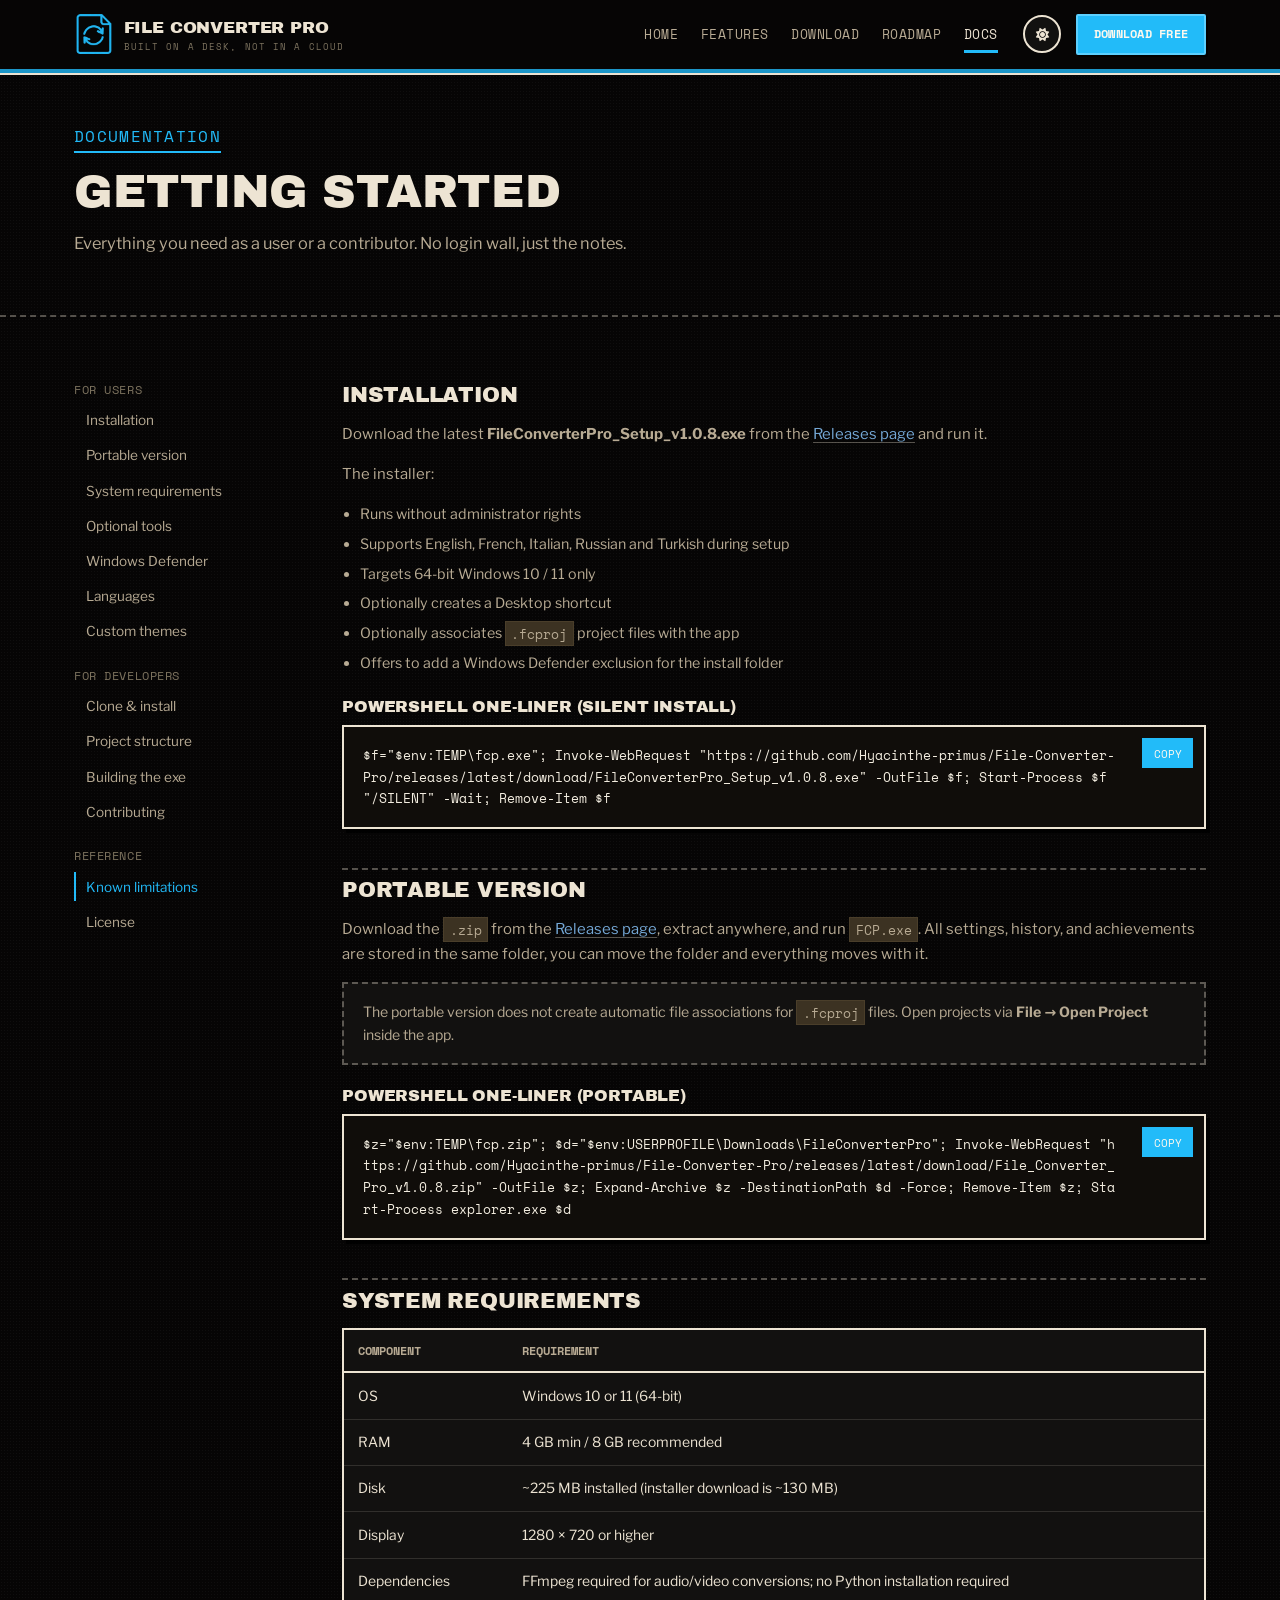
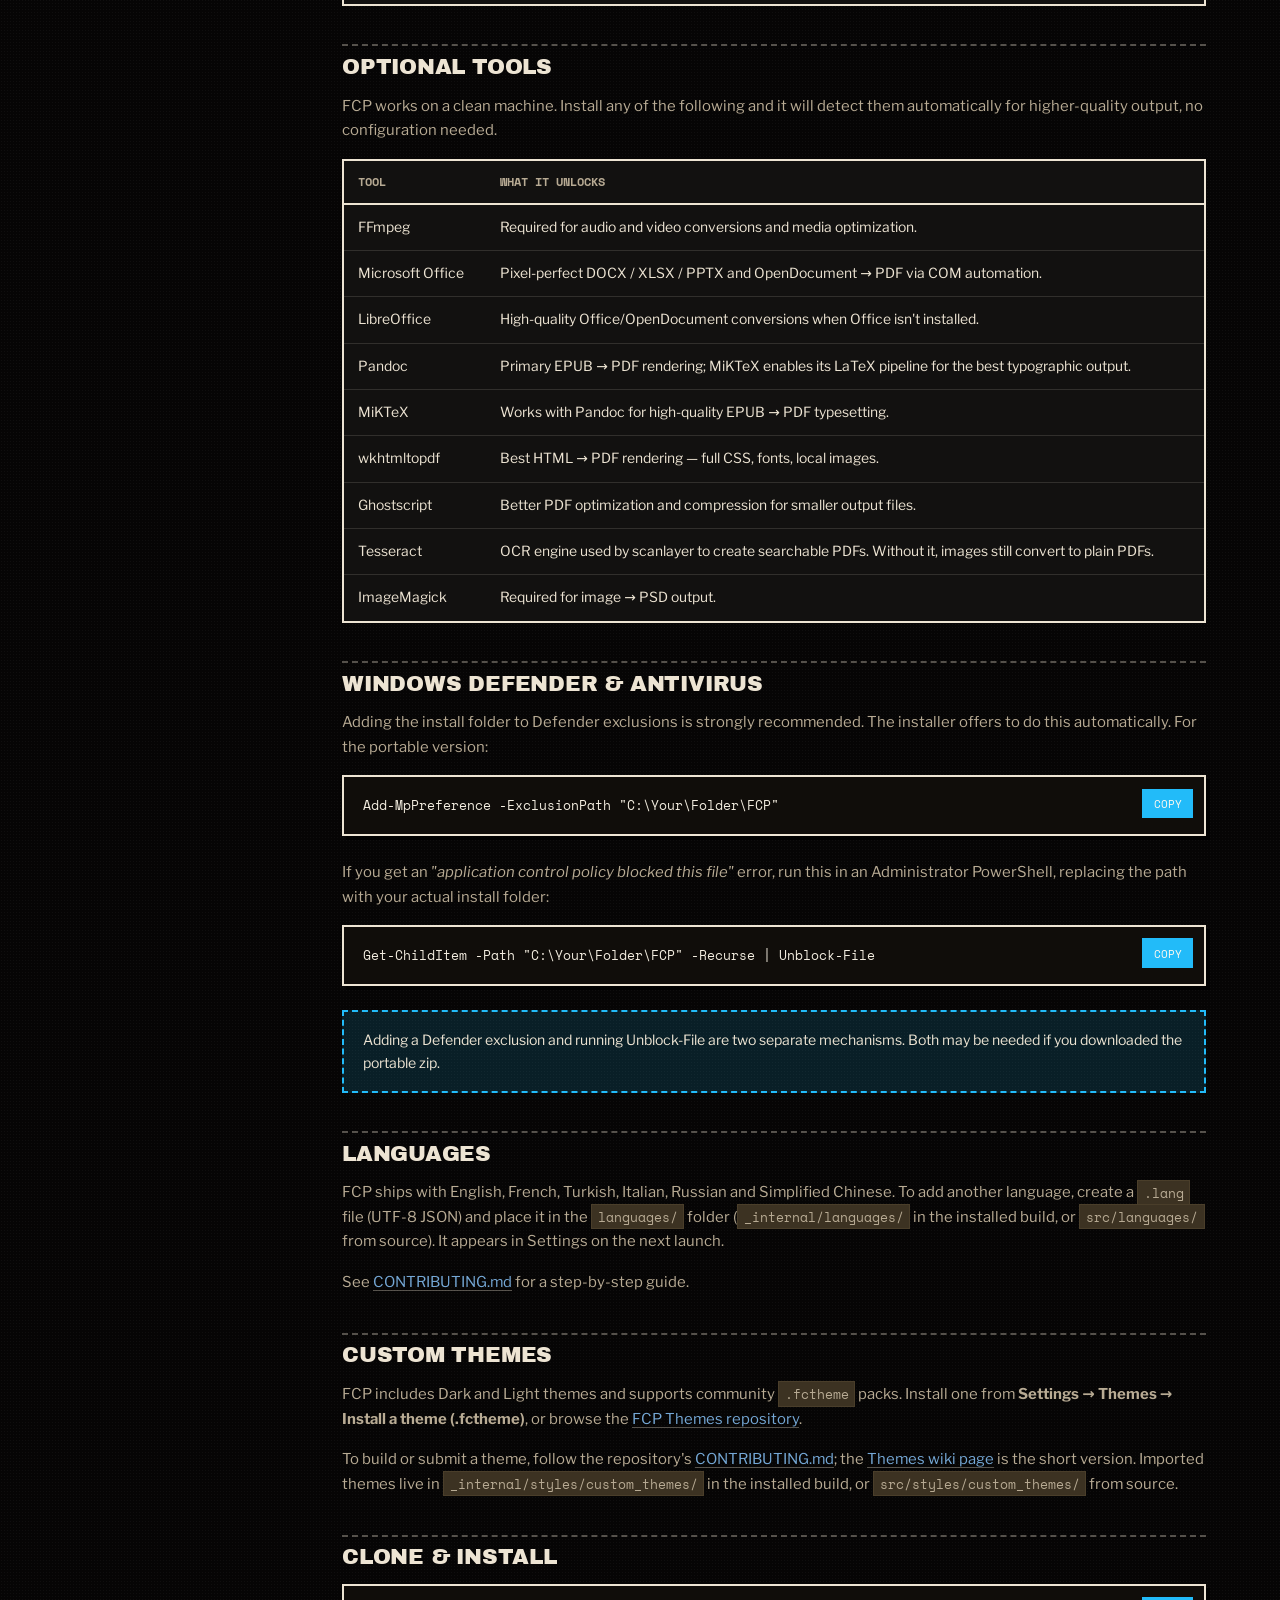
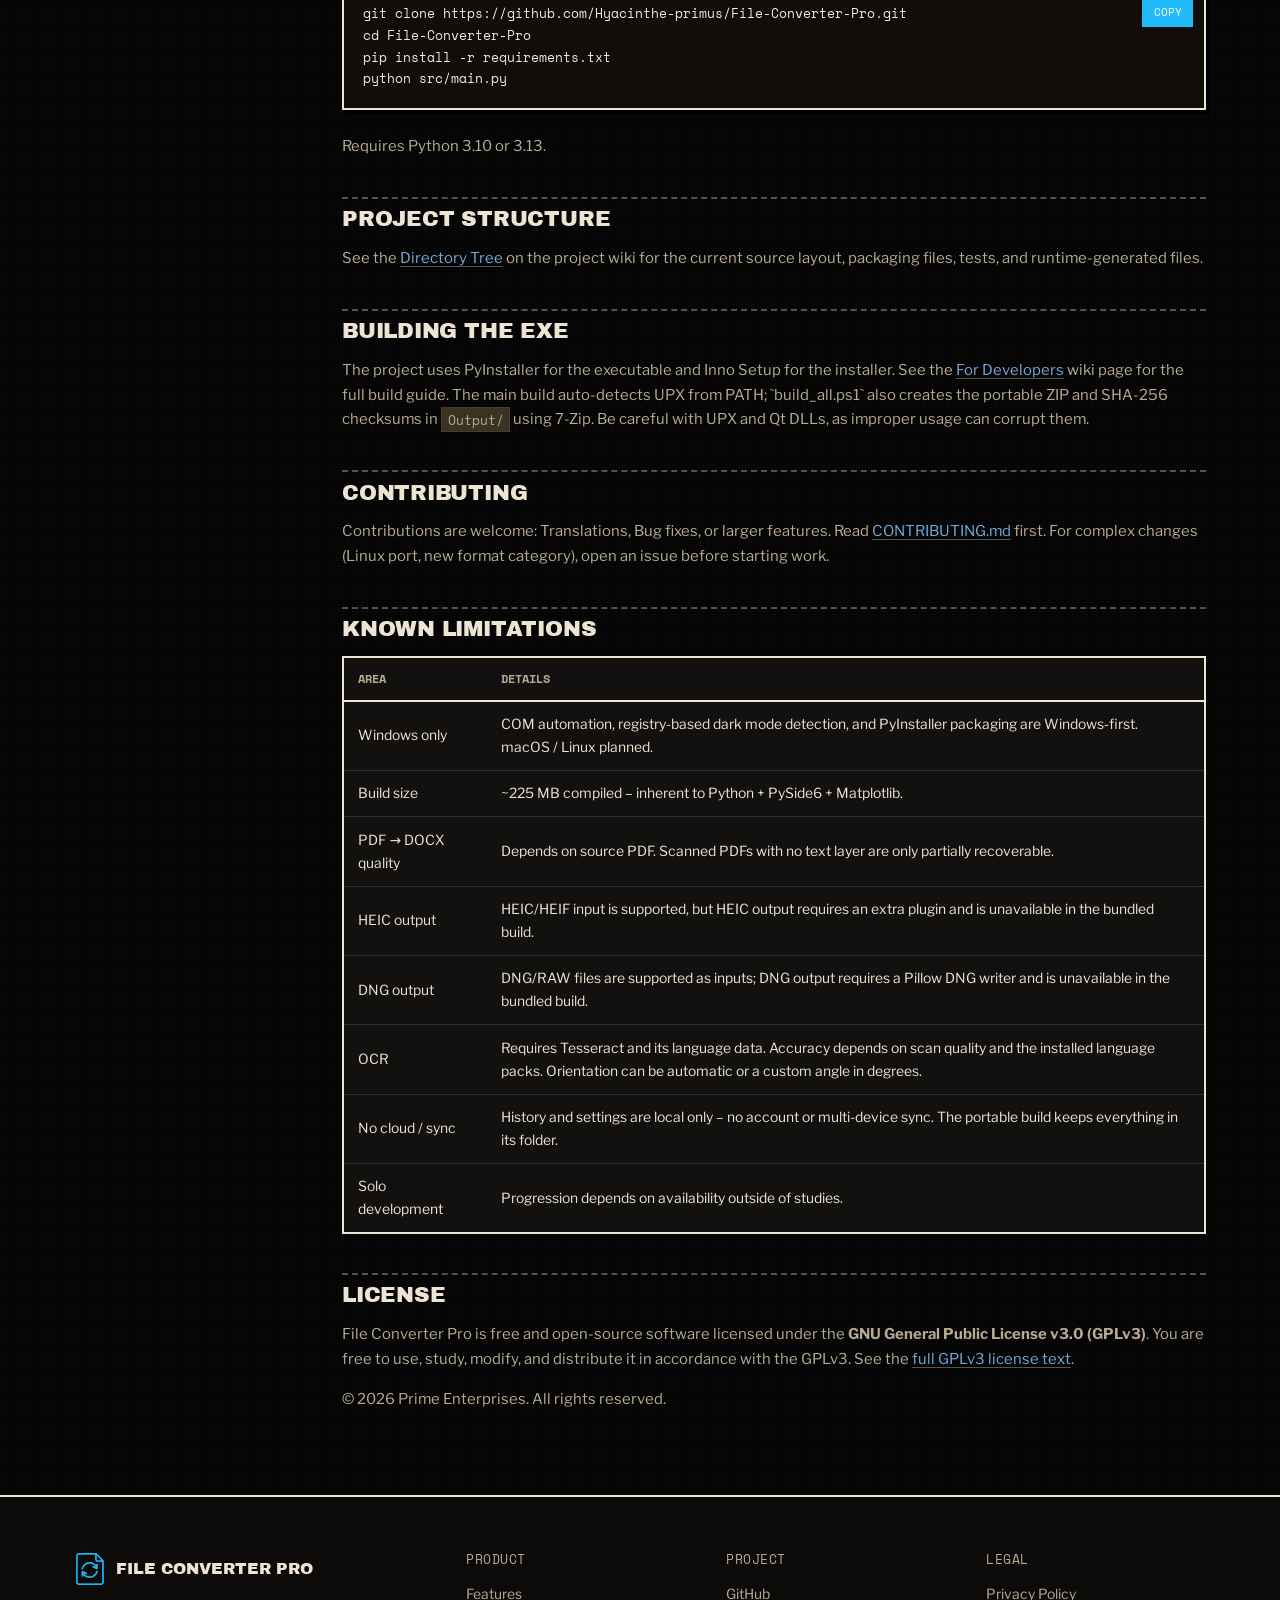
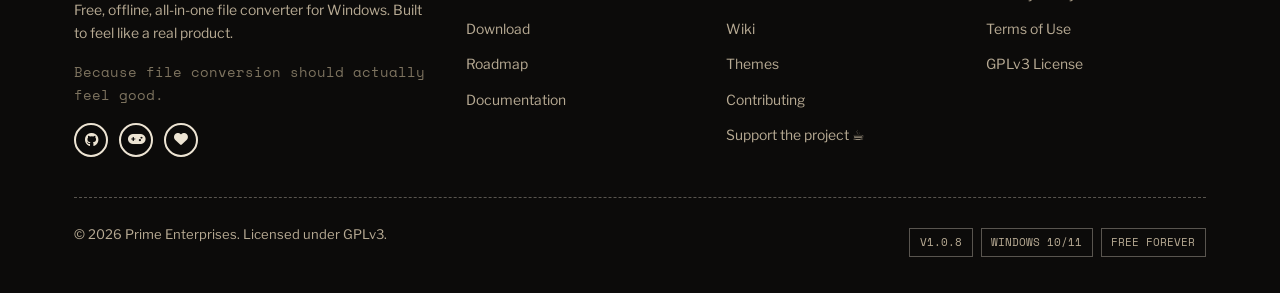
==== commit 64e22dfe: "docs: update repository URLs after rename" ====
--- a/docs.html
+++ b/docs.html
@@ -90,7 +90,7 @@
           <div class="docs-content">
 
             <h2 id="install">Installation</h2>
-            <p>Download the latest <strong>FileConverterPro_Setup_v<span data-fcp="version">1.0.8</span>.exe</strong> from the <a href="https://github.com/Hyacinthe-primus/File_Converter_Pro/releases" target="_blank" rel="noopener">Releases page</a> and run it.</p>
+            <p>Download the latest <strong>FileConverterPro_Setup_v<span data-fcp="version">1.0.8</span>.exe</strong> from the <a href="https://github.com/Hyacinthe-primus/File-Converter-Pro/releases" target="_blank" rel="noopener">Releases page</a> and run it.</p>
             <p>The installer:</p>
             <ul>
               <li>Runs without administrator rights</li>
@@ -103,17 +103,17 @@
 
             <h3>PowerShell one-liner (silent install)</h3>
             <div class="code-block">
-              <code data-fcp-installer-cmd>$f="$env:TEMP\fcp.exe"; Invoke-WebRequest "https://github.com/Hyacinthe-primus/File_Converter_Pro/releases/latest/download/FileConverterPro_Setup_v1.0.8.exe" -OutFile $f; Start-Process $f "/SILENT" -Wait; Remove-Item $f</code>
+              <code data-fcp-installer-cmd>$f="$env:TEMP\fcp.exe"; Invoke-WebRequest "https://github.com/Hyacinthe-primus/File-Converter-Pro/releases/latest/download/FileConverterPro_Setup_v1.0.8.exe" -OutFile $f; Start-Process $f "/SILENT" -Wait; Remove-Item $f</code>
               <button class="copy-btn">Copy</button>
             </div>
 
             <h2 id="portable">Portable version</h2>
-            <p>Download the <code>.zip</code> from the <a href="https://github.com/Hyacinthe-primus/File_Converter_Pro/releases" target="_blank" rel="noopener">Releases page</a>, extract anywhere, and run <code>FCP.exe</code>. All settings, history, and achievements are stored in the same folder, you can move the folder and everything moves with it.</p>
+            <p>Download the <code>.zip</code> from the <a href="https://github.com/Hyacinthe-primus/File-Converter-Pro/releases" target="_blank" rel="noopener">Releases page</a>, extract anywhere, and run <code>FCP.exe</code>. All settings, history, and achievements are stored in the same folder, you can move the folder and everything moves with it.</p>
             <div class="alert">The portable version does not create automatic file associations for <code>.fcproj</code> files. Open projects via <strong>File → Open Project</strong> inside the app.</div>
 
             <h3>PowerShell one-liner (portable)</h3>
             <div class="code-block">
-              <code data-fcp-portable-cmd>$z="$env:TEMP\fcp.zip"; $d="$env:USERPROFILE\Downloads\FileConverterPro"; Invoke-WebRequest "https://github.com/Hyacinthe-primus/File_Converter_Pro/releases/latest/download/File_Converter_Pro_v1.0.8.zip" -OutFile $z; Expand-Archive $z -DestinationPath $d -Force; Remove-Item $z; Start-Process explorer.exe $d</code>
+              <code data-fcp-portable-cmd>$z="$env:TEMP\fcp.zip"; $d="$env:USERPROFILE\Downloads\FileConverterPro"; Invoke-WebRequest "https://github.com/Hyacinthe-primus/File-Converter-Pro/releases/latest/download/File_Converter_Pro_v1.0.8.zip" -OutFile $z; Expand-Archive $z -DestinationPath $d -Force; Remove-Item $z; Start-Process explorer.exe $d</code>
               <button class="copy-btn">Copy</button>
             </div>
 
@@ -161,16 +161,16 @@
 
             <h2 id="i18n">Languages</h2>
             <p>FCP ships with English, French, Turkish, Italian, Russian and Simplified Chinese. To add another language, create a <code>.lang</code> file (UTF-8 JSON) and place it in the <code>languages/</code> folder (<code>_internal/languages/</code> in the installed build, or <code>src/languages/</code> from source). It appears in Settings on the next launch.</p>
-            <p>See <a href="https://github.com/Hyacinthe-primus/File_Converter_Pro/blob/main/CONTRIBUTING.md" target="_blank" rel="noopener">CONTRIBUTING.md</a> for a step-by-step guide.</p>
+            <p>See <a href="https://github.com/Hyacinthe-primus/File-Converter-Pro/blob/main/CONTRIBUTING.md" target="_blank" rel="noopener">CONTRIBUTING.md</a> for a step-by-step guide.</p>
 
             <h2 id="themes">Custom themes</h2>
             <p>FCP includes Dark and Light themes and supports community <code>.fctheme</code> packs. Install one from <strong>Settings → Themes → Install a theme (.fctheme)</strong>, or browse the <a href="https://github.com/Hyacinthe-primus/FCP-themes" target="_blank" rel="noopener">FCP Themes repository</a>.</p>
-            <p>To build or submit a theme, follow the repository's <a href="https://github.com/Hyacinthe-primus/FCP-themes/blob/main/CONTRIBUTING.md" target="_blank" rel="noopener">CONTRIBUTING.md</a>; the <a href="https://github.com/Hyacinthe-primus/File_Converter_Pro/wiki/Themes" target="_blank" rel="noopener">Themes wiki page</a> is the short version. Imported themes live in <code>_internal/styles/custom_themes/</code> in the installed build, or <code>src/styles/custom_themes/</code> from source.</p>
+            <p>To build or submit a theme, follow the repository's <a href="https://github.com/Hyacinthe-primus/FCP-themes/blob/main/CONTRIBUTING.md" target="_blank" rel="noopener">CONTRIBUTING.md</a>; the <a href="https://github.com/Hyacinthe-primus/File-Converter-Pro/wiki/Themes" target="_blank" rel="noopener">Themes wiki page</a> is the short version. Imported themes live in <code>_internal/styles/custom_themes/</code> in the installed build, or <code>src/styles/custom_themes/</code> from source.</p>
 
             <h2 id="clone">Clone &amp; install</h2>
             <div class="code-block">
-              <code>git clone https://github.com/Hyacinthe-primus/File_Converter_Pro.git
-cd File_Converter_Pro
+              <code>git clone https://github.com/Hyacinthe-primus/File-Converter-Pro.git
+cd File-Converter-Pro
 pip install -r requirements.txt
 python src/main.py</code>
               <button class="copy-btn">Copy</button>
@@ -178,13 +178,13 @@
             <p>Requires Python 3.10 or 3.13.</p>
 
             <h2 id="structure">Project structure</h2>
-            <p>See the <a href="https://github.com/Hyacinthe-primus/File_Converter_Pro/wiki/Directory-Tree" target="_blank" rel="noopener">Directory Tree</a> on the project wiki for the current source layout, packaging files, tests, and runtime-generated files.</p>
+            <p>See the <a href="https://github.com/Hyacinthe-primus/File-Converter-Pro/wiki/Directory-Tree" target="_blank" rel="noopener">Directory Tree</a> on the project wiki for the current source layout, packaging files, tests, and runtime-generated files.</p>
 
             <h2 id="build">Building the exe</h2>
-            <p>The project uses PyInstaller for the executable and Inno Setup for the installer. See the <a href="https://github.com/Hyacinthe-primus/File_Converter_Pro/wiki/For-Developers#building-the-exe" target="_blank" rel="noopener">For Developers</a> wiki page for the full build guide. The main build auto-detects UPX from PATH; `build_all.ps1` also creates the portable ZIP and SHA-256 checksums in <code>Output/</code> using 7-Zip. Be careful with UPX and Qt DLLs, as improper usage can corrupt them.</p>
+            <p>The project uses PyInstaller for the executable and Inno Setup for the installer. See the <a href="https://github.com/Hyacinthe-primus/File-Converter-Pro/wiki/For-Developers#building-the-exe" target="_blank" rel="noopener">For Developers</a> wiki page for the full build guide. The main build auto-detects UPX from PATH; `build_all.ps1` also creates the portable ZIP and SHA-256 checksums in <code>Output/</code> using 7-Zip. Be careful with UPX and Qt DLLs, as improper usage can corrupt them.</p>
 
             <h2 id="contributing">Contributing</h2>
-            <p>Contributions are welcome: Translations, Bug fixes, or larger features. Read <a href="https://github.com/Hyacinthe-primus/File_Converter_Pro/blob/main/CONTRIBUTING.md" target="_blank" rel="noopener">CONTRIBUTING.md</a> first. For complex changes (Linux port, new format category), open an issue before starting work.</p>
+            <p>Contributions are welcome: Translations, Bug fixes, or larger features. Read <a href="https://github.com/Hyacinthe-primus/File-Converter-Pro/blob/main/CONTRIBUTING.md" target="_blank" rel="noopener">CONTRIBUTING.md</a> first. For complex changes (Linux port, new format category), open an issue before starting work.</p>
 
             <h2 id="known-limits">Known limitations</h2>
             <table class="req-table">
@@ -223,7 +223,7 @@
           <p>Free, offline, all-in-one file converter for Windows. Built to feel like a real product.</p>
           <p class="footer-tagline">Because file conversion should actually feel good.</p>
           <div class="footer-social">
-            <a href="https://github.com/Hyacinthe-primus/File_Converter_Pro" aria-label="GitHub" target="_blank" rel="noopener" data-fcp-href="githubUrl"><i class="fab fa-github"></i></a>
+            <a href="https://github.com/Hyacinthe-primus/File-Converter-Pro" aria-label="GitHub" target="_blank" rel="noopener" data-fcp-href="githubUrl"><i class="fab fa-github"></i></a>
             <a href="https://hyacinthe-primus.itch.io/file-converter-pro" aria-label="itch.io" target="_blank" rel="noopener" data-fcp-href="itchioUrl"><i class="fas fa-gamepad"></i></a>
             <a href="https://ko-fi.com/hyacinthe_primus/goal?g=0" aria-label="Ko-fi" target="_blank" rel="noopener" data-fcp-href="kofiUrl"><i class="fas fa-heart"></i></a>
           </div>
@@ -240,10 +240,10 @@
         <div class="footer-col">
           <h4>Project</h4>
           <ul>
-            <li><a href="https://github.com/Hyacinthe-primus/File_Converter_Pro" target="_blank" rel="noopener" data-fcp-href="githubUrl">GitHub</a></li>
-            <li><a href="https://github.com/Hyacinthe-primus/File_Converter_Pro/wiki" target="_blank" rel="noopener" data-fcp-href="wikiUrl">Wiki</a></li>
+            <li><a href="https://github.com/Hyacinthe-primus/File-Converter-Pro" target="_blank" rel="noopener" data-fcp-href="githubUrl">GitHub</a></li>
+            <li><a href="https://github.com/Hyacinthe-primus/File-Converter-Pro/wiki" target="_blank" rel="noopener" data-fcp-href="wikiUrl">Wiki</a></li>
             <li><a href="https://github.com/Hyacinthe-primus/FCP-themes" target="_blank" rel="noopener" data-fcp-href="themesUrl">Themes</a></li>
-            <li><a href="https://github.com/Hyacinthe-primus/File_Converter_Pro/blob/main/CONTRIBUTING.md" target="_blank" rel="noopener" data-fcp-href="contributingUrl">Contributing</a></li>
+            <li><a href="https://github.com/Hyacinthe-primus/File-Converter-Pro/blob/main/CONTRIBUTING.md" target="_blank" rel="noopener" data-fcp-href="contributingUrl">Contributing</a></li>
             <li><a href="https://ko-fi.com/hyacinthe_primus/goal?g=0" target="_blank" rel="noopener" data-fcp-href="kofiUrl">Support the project ☕</a></li>
           </ul>
         </div>
